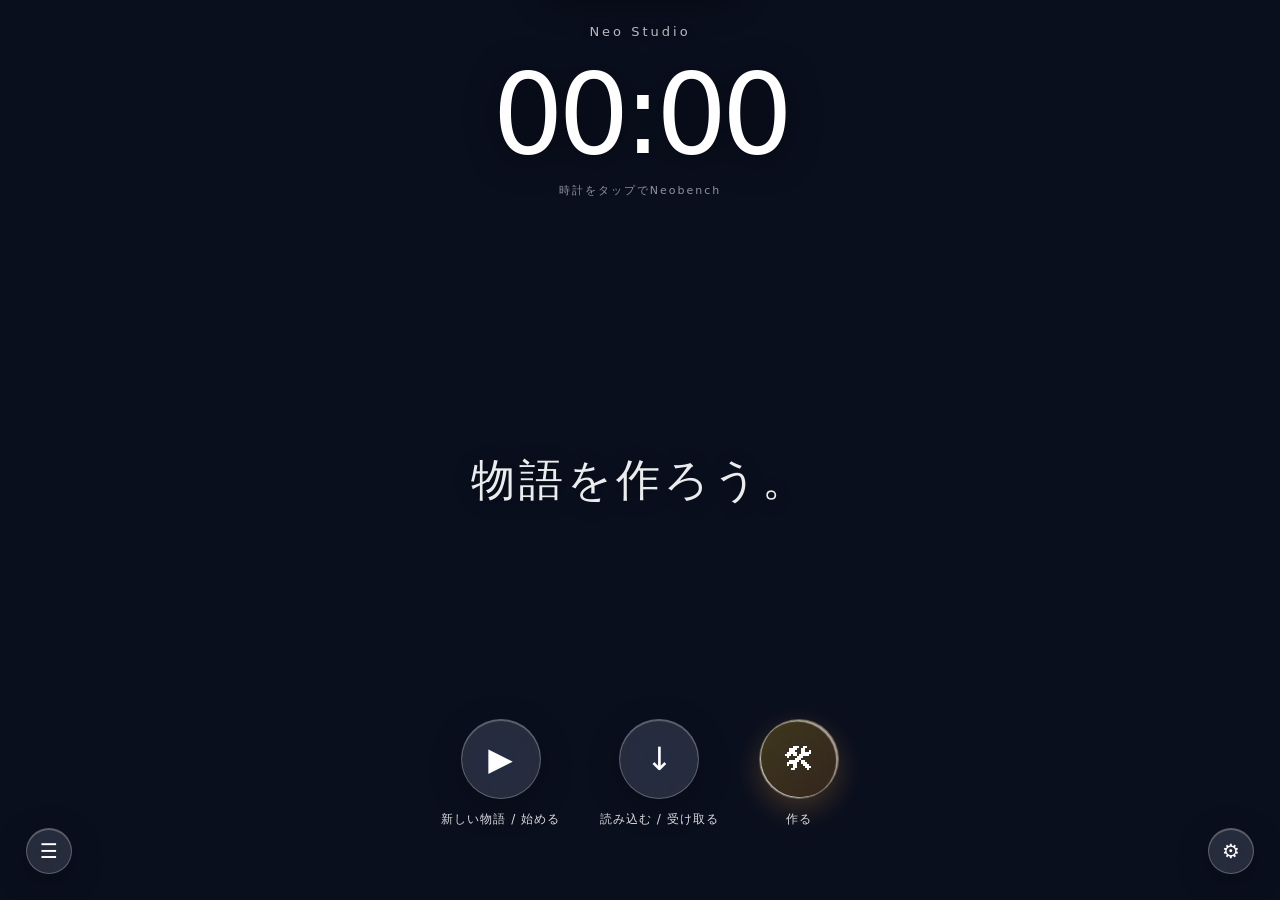
==== index.html @ e02da882 "Add files via upload" ====
<!DOCTYPE html>
<html lang="ja">
<head>
<meta charset="UTF-8">
<meta name="viewport" content="width=device-width,initial-scale=1,user-scalable=no,viewport-fit=cover">
<title>DASHUI — Neo Studio</title>
<script type="importmap">{"imports":{"three":"https://cdn.jsdelivr.net/npm/three@0.160.0/build/three.module.js","three/addons/":"https://cdn.jsdelivr.net/npm/three@0.160.0/examples/jsm/","ios-haptics":"https://esm.sh/ios-haptics@0.1.4"}}</script>
<style>
:root{--font:"SF Pro Display","SF Pro Text",-apple-system,system-ui,sans-serif}
*{margin:0;padding:0;box-sizing:border-box;-webkit-tap-highlight-color:transparent}
html,body{width:100%;height:100%;overflow:hidden;background:#0a0f1e;color:#fff;
  font-family:var(--font),'Hiragino Sans',sans-serif;
  user-select:none;-webkit-user-select:none;touch-action:none}
canvas{display:block}
#world{position:fixed;inset:0;z-index:1}
#bgWorld{position:fixed;inset:0;z-index:0;filter:blur(24px) brightness(.85);transform:scale(1.1);width:100%;height:100%}
.glass{background:rgba(255,255,255,.12);backdrop-filter:blur(28px) saturate(1.8);
  -webkit-backdrop-filter:blur(28px) saturate(1.8);border:1px solid rgba(255,255,255,.25);
  box-shadow:inset 0 1px 0 rgba(255,255,255,.25),0 8px 32px rgba(0,0,0,.25)}
.btn{cursor:pointer;transition:transform .25s cubic-bezier(.2,.8,.2,1),background .25s}
.btn:hover{transform:scale(1.08)}.btn:active{transform:scale(.95)}
.screen{position:fixed;inset:0;z-index:10;display:flex;flex-direction:column;align-items:center;
  justify-content:center;transition:opacity .6s}
.screen.hide{opacity:0;pointer-events:none}

/* Title */
#title .label{position:absolute;top:24px;left:50%;transform:translateX(-50%);
  font-family:var(--font);font-size:13px;font-weight:400;letter-spacing:3px;opacity:.72;
  text-shadow:0 2px 10px rgba(0,0,0,.6)}
/* iOS lockscreen-style clock — compact, tight */
#title .clock{position:absolute !important;top:7vh !important;left:50%;transform:translateX(-50%);
  font-family:var(--font);
  font-size:clamp(64px,13vw,112px);font-weight:300;letter-spacing:-.05em;line-height:.92;
  cursor:pointer;transition:transform .25s cubic-bezier(.2,.8,.2,1);
  text-shadow:0 4px 32px rgba(0,0,0,.55),0 1px 2px rgba(0,0,0,.3);
  font-variant-numeric:tabular-nums;font-feature-settings:"tnum","ss01";
  color:#fff;margin:0}
#title .clock:hover{transform:translateX(-50%) scale(1.03)}
#title .clock-sub{position:absolute !important;top:calc(7vh + clamp(70px,13.2vw,120px)) !important;left:50%;transform:translateX(-50%);
  font-family:var(--font);font-size:11px;color:rgba(255,255,255,.55);letter-spacing:2px;margin:0;
  font-weight:400}
#title .catch{font-size:clamp(28px,5vw,44px);font-weight:300;opacity:.92;margin-top:60px;letter-spacing:4px;
  text-shadow:0 2px 20px rgba(0,0,0,.5)}
#title .nav{position:absolute;bottom:72px;display:flex;gap:40px}
/* T13 + Neosaurs-style: 作るボタンは 3D liquid-button 風、脱出クリア前は locked */
#titleCreateBtn{position:relative;overflow:hidden;
  background:linear-gradient(135deg,rgba(255,204,0,.22),rgba(255,136,0,.18));
  box-shadow:inset 1px -.8px .5px rgba(255,255,255,.64),
    inset -1.8px 1.5px 1px rgba(255,255,255,.55),
    0 10px 28px rgba(255,170,60,.22);
  transition:transform .4s cubic-bezier(.77,0,.18,1), box-shadow .3s, opacity .3s, background .3s}
#titleCreateBtn::before{content:'';position:absolute;top:50%;left:50%;width:0;height:0;
  border-radius:50%;background:rgba(255,255,255,.22);transform:translate(-50%,-50%);
  transition:width .8s cubic-bezier(.77,0,.18,1), height .8s cubic-bezier(.77,0,.18,1);pointer-events:none}
#titleCreateBtn:hover::before{width:200px;height:200px}
#titleCreateBtn:active{transform:scale(.94);
  box-shadow:inset -1px .8px .5px rgba(255,255,255,.64),
    inset 1.8px -1.5px 1px rgba(255,255,255,.55)}
#titleCreateItem.locked #titleCreateBtn{opacity:.55;
  background:rgba(255,255,255,.05);
  box-shadow:inset 0 0 0 1px rgba(255,255,255,.12);
  cursor:not-allowed;
  color:transparent!important;text-shadow:none!important}
#titleCreateItem.locked #titleCreateBtn::before{display:none}
#titleCreateItem.locked #titleCreateBtn::after{content:'🔒';
  position:absolute;top:50%;left:50%;transform:translate(-50%,-50%);
  font-size:32px;opacity:1;pointer-events:none;
  filter:drop-shadow(0 2px 6px rgba(0,0,0,.4))}
#titleCreateItem.locked .cap{opacity:.6}
#titleCreateItem.locked .cap::after{content:' 🔒';font-size:10px;opacity:.7}
#title .nav .item.hasCleared #titleCreateBtn{
  box-shadow:inset 1px -.8px .5px rgba(255,255,255,.7),
    inset -1.8px 1.5px 1px rgba(255,255,255,.6),
    0 0 26px rgba(255,200,100,.55);
  animation:createPulse 2.4s ease-in-out infinite}
#title .nav .item.hasCleared #titleCreateBtn::after{
  content:'✨';position:absolute;top:-4px;right:-4px;font-size:14px;pointer-events:none}
#title .nav .item{display:flex;flex-direction:column;align-items:center;gap:12px}
#title .nav .circ{width:80px;height:80px;border-radius:50%;display:flex;align-items:center;
  justify-content:center;font-size:32px}
#title .nav .cap{font-size:12px;opacity:.85;letter-spacing:1px}
#title .nav .circ.dim{opacity:.35;pointer-events:none}
#title .corner{position:absolute;bottom:26px;width:46px;height:46px;border-radius:50%;
  display:flex;align-items:center;justify-content:center;font-size:20px}
#title .corner.l{left:26px}#title .corner.r{right:26px}

.modal-ov{position:fixed;inset:0;z-index:140;display:flex;align-items:center;justify-content:center;
  background:rgba(0,0,0,0);backdrop-filter:blur(0px);-webkit-backdrop-filter:blur(0px);
  opacity:0;pointer-events:none;
  transition:opacity .32s cubic-bezier(.2,.8,.2,1),background .32s,backdrop-filter .32s,-webkit-backdrop-filter .32s}
.modal-ov.on{opacity:1;pointer-events:auto;background:rgba(0,0,0,.45);
  backdrop-filter:blur(14px) saturate(1.4);-webkit-backdrop-filter:blur(14px) saturate(1.4)}
.modal{padding:26px 30px;border-radius:24px;min-width:300px;max-width:90vw;text-align:center;
  transform:scale(.3);opacity:0;
  transition:transform .5s cubic-bezier(.22,1.3,.36,1),opacity .35s cubic-bezier(.4,0,.2,1)}
.modal-ov.on .modal{transform:scale(1);opacity:1}
.modal h2{font-size:22px;font-weight:500;margin-bottom:14px;letter-spacing:1px}
.modal .row{display:flex;justify-content:space-between;font-size:13px;padding:6px 0;
  border-bottom:1px solid rgba(255,255,255,.1)}
.modal .row:last-of-type{border:none}
.modal .row span:first-child{opacity:.6}
.modal button{margin-top:16px;padding:10px 28px;border-radius:14px;border:none;color:#fff;
  font-size:14px;background:rgba(255,255,255,.14);cursor:pointer}

/* iPod picker */
.modal.ipodm{padding:0;min-width:300px;max-width:360px;overflow:hidden;
  background:linear-gradient(180deg,#2a2f3a 0%,#14171d 100%);
  border:1px solid rgba(255,255,255,.08);box-shadow:0 20px 60px rgba(0,0,0,.6),inset 0 1px 0 rgba(255,255,255,.1)}
.ipodm .ipod-head{padding:14px 16px 10px;background:linear-gradient(180deg,#3a4250,#2a3040);
  border-bottom:1px solid rgba(0,0,0,.35)}
.ipodm .ipod-screen{background:#bcd4e6;border-radius:10px;padding:10px 14px;color:#1a1f2b;
  box-shadow:inset 0 2px 6px rgba(0,0,0,.25),inset 0 -1px 0 rgba(255,255,255,.4)}
.ipodm .ipod-title{font-weight:600;font-size:13px;letter-spacing:.5px;opacity:.9}
.ipodm .ipod-sub{font-size:11px;opacity:.65;margin-top:2px}
.ipodm .ipod-list{max-height:40vh;overflow-y:auto}
.ipodm .ipod-row{display:flex;align-items:center;gap:12px;padding:12px 16px;
  border-bottom:1px solid rgba(255,255,255,.06);cursor:pointer;color:#eee;font-size:14px;
  transition:background .15s}
.ipodm .ipod-row:hover{background:rgba(255,255,255,.05)}
.ipodm .ipod-row.playing{background:linear-gradient(180deg,#3a6aa8,#2a4a84);color:#fff}
.ipodm .ipod-ic{width:18px;text-align:center;opacity:.85}
.ipodm .ipod-lbl{flex:1;font-weight:500}
.ipodm .ipod-id{font-size:10px;opacity:.45;letter-spacing:.5px}
.ipodm .ipod-ctrl{display:flex;gap:10px;padding:12px 14px;background:rgba(0,0,0,.35);
  border-top:1px solid rgba(255,255,255,.05)}
.ipodm .ipod-btn{flex:1;margin:0;padding:10px 0;border-radius:12px;border:1px solid rgba(255,255,255,.12);
  background:rgba(255,255,255,.08);color:#fff;font-size:13px;letter-spacing:1px;cursor:pointer}
.ipodm .ipod-btn:hover{background:rgba(255,255,255,.14)}

/* iPod 3D modal — split layout */
.modal.ipod3dfull{padding:18px;min-width:500px;max-width:560px;
  background:linear-gradient(180deg,#2a2f38,#14171d);
  border:1px solid rgba(255,255,255,.08);border-radius:20px;color:#fff;
  box-shadow:0 30px 60px rgba(0,0,0,.6)}
/* iPod: 3D のみモード(曲リスト/ボタン撤去) */
.ipod3dfull.ipod3donly .ipod-list,
.ipod3dfull.ipod3donly .ipod-btnrow,
.ipod3dfull.ipod3donly .ipod-filebtn,
.ipod3d .ipod-list, .ipod3d .ipod-btnrow, .ipod3d .ipod-filebtn{display:none!important}
.ipodm .ipod-3donly{display:flex;flex-direction:column;align-items:center;gap:16px;padding:24px 20px 18px}
.ipodm .ipod-3dwrap.big{width:min(78vw,300px);aspect-ratio:1;position:relative;
  background:radial-gradient(circle at 30% 22%, rgba(255,255,255,.15), transparent 70%);
  border-radius:22px}
.ipodm .ipod-3dwrap.big canvas{display:block;width:100%;height:100%}
.ipodm .ipod-np.only{text-align:center;max-width:92%;padding:10px 16px;border-radius:14px;
  background:rgba(255,255,255,.06);width:100%}
.ipodm .ipod-np.only .ipod-np-title{font:600 15px var(--font);color:#fff;letter-spacing:.5px;
  overflow:hidden;text-overflow:ellipsis;white-space:nowrap}
.ipodm .ipod-np.only .ipod-np-sub{font:400 11px var(--font);color:rgba(255,255,255,.55);margin-top:3px}
.ipodm .ipod-3donly .ipod-close{padding:10px 32px;border-radius:88px;
  background:rgba(255,255,255,.08);color:#fff;border:none;font-size:14px;cursor:pointer;
  box-shadow:inset 1px -.8px .5px rgba(255,255,255,.55),inset -1.6px 1.5px 1px rgba(255,255,255,.45);
  transition:transform .25s}
.ipodm .ipod-3donly .ipod-close:active{transform:scale(.94)}
.ipod3dfull .ipod-split{display:flex;gap:16px}
.ipod3dfull .ipod-3dwrap{width:220px;flex-shrink:0;position:relative;
  background:radial-gradient(ellipse at 50% 40%,#3c4452 0%,#1a1d24 75%);
  border-radius:14px;padding:10px;display:flex;align-items:center;justify-content:center}
.ipod3dfull .ipod-3dwrap canvas{display:block}
.ipod3dfull .ipod-3dhint{position:absolute;bottom:8px;left:50%;transform:translateX(-50%);
  font:500 10px var(--font);color:rgba(255,255,255,.55);letter-spacing:.5px}
.ipod3dfull .ipod-rightcol{flex:1;display:flex;flex-direction:column;gap:10px;min-width:0}
.ipod3dfull .ipod-np{background:rgba(255,255,255,.06);border-radius:10px;padding:10px 12px;
  border:1px solid rgba(255,255,255,.08)}
.ipod3dfull .ipod-np-title{font:600 14px var(--font);overflow:hidden;text-overflow:ellipsis;
  white-space:nowrap;color:#fff}
.ipod3dfull .ipod-np-sub{font:400 10px var(--font);color:rgba(255,255,255,.55);margin-top:2px}
.ipod3dfull .ipod-progress{height:4px;background:rgba(255,255,255,.1);border-radius:2px;margin-top:8px}
.ipod3dfull .ipod-progress i{display:block;height:100%;background:linear-gradient(90deg,#4f9dff,#85c0ff);
  border-radius:2px;width:0%;transition:width .2s}
.ipod3dfull .ipod-np-times{display:flex;justify-content:space-between;font:400 9px var(--font);
  color:rgba(255,255,255,.5);margin-top:3px}
.ipod3dfull .ipod-list{max-height:180px;overflow-y:auto;background:rgba(0,0,0,.2);
  border-radius:10px;border:1px solid rgba(255,255,255,.06)}
.ipod3dfull .ipod-row{display:flex;align-items:center;gap:8px;padding:8px 12px;cursor:pointer;
  border-bottom:1px solid rgba(255,255,255,.04);color:#eee;font:500 12px var(--font)}
.ipod3dfull .ipod-row:hover{background:rgba(255,255,255,.06)}
.ipod3dfull .ipod-row.playing{background:linear-gradient(180deg,#1a86ff,#0060cc);color:#fff}
.ipod3dfull .ipod-ic{width:12px;text-align:center}
.ipod3dfull .ipod-lbl{flex:1;overflow:hidden;text-overflow:ellipsis;white-space:nowrap}
.ipod3dfull .ipod-id{font-size:9px;opacity:.5}
.ipod3dfull .ipod-btnrow{display:flex;gap:6px}
.ipod3dfull .ipod-bbtn{flex:1;background:rgba(255,255,255,.08);color:#fff;border:1px solid rgba(255,255,255,.1);
  border-radius:10px;padding:9px;font:500 13px var(--font);cursor:pointer;letter-spacing:1px}
.ipod3dfull .ipod-bbtn:hover{background:rgba(255,255,255,.14)}
.ipod3dfull .ipod-filebtn{display:block;width:100%;padding:10px;border-radius:10px;
  background:linear-gradient(180deg,#1a86ff,#006fe0);color:#fff;text-align:center;
  font:500 12px var(--font);cursor:pointer;letter-spacing:.3px}
.ipod3dfull .ipod-filebtn:hover{background:linear-gradient(180deg,#2a91ff,#0078f0)}
.ipod3dfull .ipod-close{background:none;border:1px solid rgba(255,255,255,.2);color:#fff;
  border-radius:10px;padding:8px;font:500 12px var(--font);cursor:pointer}
.ipod3dfull .ipod-close:hover{background:rgba(255,255,255,.08)}

/* Legacy iPod Classic narrow style kept for older calls */
.modal.ipod3d:not(.ipod3dfull){padding:20px 18px 22px;min-width:300px;max-width:320px;
  background:linear-gradient(180deg,#f8f8f8 0%,#dcdcdc 55%,#b8bdc2 100%);
  border:1px solid rgba(0,0,0,.18);border-radius:22px;color:#111;
  box-shadow:0 30px 60px rgba(0,0,0,.55),
    inset 0 2px 0 rgba(255,255,255,.85),inset 0 -2px 6px rgba(0,0,0,.15)}
.modal.ipod3d{padding:20px 18px 22px;min-width:300px;max-width:320px;
  background:linear-gradient(180deg,#f8f8f8 0%,#dcdcdc 55%,#b8bdc2 100%);
  border:1px solid rgba(0,0,0,.18);border-radius:22px;color:#111;
  box-shadow:0 30px 60px rgba(0,0,0,.55),
    inset 0 2px 0 rgba(255,255,255,.85),inset 0 -2px 6px rgba(0,0,0,.15)}
.ipod3d .ipod-device{display:flex;flex-direction:column;gap:14px;align-items:center}
/* LCD screen area */
.ipod3d .ipod-screen-3d{width:100%;background:linear-gradient(180deg,#d8e0e2,#b5c1c4);
  border-radius:8px;padding:0;overflow:hidden;
  box-shadow:inset 0 3px 8px rgba(0,0,0,.45),inset 0 -1px 2px rgba(255,255,255,.45),
    0 0 0 2px rgba(0,0,0,.35),0 1px 0 rgba(255,255,255,.6);
  font-family:"Chicago","Myriad","Helvetica Neue",-apple-system,sans-serif}
.ipod3d .ipod-menubar{background:linear-gradient(180deg,#4f6a94,#33547d);color:#fff;
  font:600 11px -apple-system,"SF Pro Text",sans-serif;padding:5px 10px;
  display:flex;justify-content:space-between;align-items:center;
  border-bottom:1px solid rgba(0,0,0,.4);text-shadow:0 1px 0 rgba(0,0,0,.3)}
.ipod3d .ipod-menubar .mb-ic{opacity:.9}
.ipod3d .ipod-nowplay{background:linear-gradient(180deg,#ffffff,#e4ebf0);padding:8px 10px;
  border-bottom:1px solid rgba(0,0,0,.1);display:flex;gap:10px;align-items:center}
.ipod3d .ipod-art{width:44px;height:44px;border-radius:4px;
  background:linear-gradient(135deg,#6b7eff,#c06bff);color:#fff;display:flex;align-items:center;
  justify-content:center;font-size:22px;box-shadow:0 2px 4px rgba(0,0,0,.3)}
.ipod3d .ipod-np-info{flex:1;min-width:0}
.ipod3d .ipod-np-title{font-size:12px;font-weight:600;overflow:hidden;text-overflow:ellipsis;
  white-space:nowrap;color:#111}
.ipod3d .ipod-np-sub{font-size:10px;color:#555;margin-top:1px}
.ipod3d .ipod-progress{height:4px;background:rgba(0,0,0,.15);border-radius:2px;margin-top:4px;
  box-shadow:inset 0 1px 1px rgba(0,0,0,.15)}
.ipod3d .ipod-progress i{display:block;height:100%;background:linear-gradient(90deg,#4f7dc7,#85aeda);
  border-radius:2px;width:33%}
.ipod3d .ipod-np-times{display:flex;justify-content:space-between;font-size:9px;color:#666;margin-top:2px}
/* List */
.ipod3d .ipod-list{max-height:160px;overflow-y:auto;background:#eef2f3}
.ipod3d .ipod-row{display:flex;align-items:center;gap:8px;padding:5px 10px;
  border-bottom:1px solid rgba(0,0,0,.07);cursor:pointer;color:#111;font-size:11.5px}
.ipod3d .ipod-row:hover{background:rgba(0,0,0,.04)}
.ipod3d .ipod-row.playing{background:linear-gradient(180deg,#5b9be8,#2f67b4);color:#fff;font-weight:500}
.ipod3d .ipod-row.playing .ipod-id{color:rgba(255,255,255,.85)}
.ipod3d .ipod-ic{width:12px;text-align:center}
.ipod3d .ipod-lbl{flex:1;font-weight:500;overflow:hidden;text-overflow:ellipsis;white-space:nowrap}
.ipod3d .ipod-id{font-size:9px;opacity:.5;letter-spacing:.3px;flex-shrink:0}
/* Click wheel */
.ipod3d .ipod-wheel{position:relative;width:218px;height:218px;border-radius:50%;
  background:radial-gradient(circle at 50% 25%,#ffffff 0%,#e4e8ec 40%,#b7bec5 80%,#8e969e);
  box-shadow:inset 0 -6px 16px rgba(0,0,0,.22),
    inset 0 3px 6px rgba(255,255,255,.7),
    0 4px 14px rgba(0,0,0,.28)}
.ipod3d .ipod-wheel::before{content:"";position:absolute;inset:6px;border-radius:50%;
  border:1px solid rgba(255,255,255,.4);pointer-events:none}
.ipod3d .ipod-wheel button{position:absolute;background:none;border:none;color:rgba(0,0,0,.65);
  font:700 11px -apple-system,"SF Pro Text",sans-serif;cursor:pointer;padding:8px 10px;border-radius:10px;
  transition:background .15s,color .15s;letter-spacing:1px}
.ipod3d .ipod-wheel button:hover{background:rgba(255,255,255,.55);color:#000}
.ipod3d .iw-menu{top:12px;left:50%;transform:translateX(-50%)}
.ipod3d .iw-prev{left:6px;top:50%;transform:translateY(-50%)}
.ipod3d .iw-next{right:6px;top:50%;transform:translateY(-50%)}
.ipod3d .iw-play{bottom:12px;left:50%;transform:translateX(-50%)}
/* PEBBLE center button — convex dome */
.ipod3d .iw-center{left:50%;top:50%;transform:translate(-50%,-50%);width:84px;height:84px;border-radius:50%;
  background:
    radial-gradient(circle at 35% 25%,rgba(255,255,255,1) 0%,rgba(255,255,255,.3) 35%,transparent 55%),
    radial-gradient(circle at 50% 50%,#ffffff 0%,#e6e8ec 45%,#b0b6bd 80%,#8e949c 100%);
  box-shadow:
    inset 0 -6px 12px rgba(0,0,0,.22),
    inset 0 4px 8px rgba(255,255,255,.9),
    inset 0 0 1px rgba(0,0,0,.15),
    0 4px 10px rgba(0,0,0,.3)}
.ipod3d .iw-center:hover{background:
  radial-gradient(circle at 35% 25%,rgba(255,255,255,1) 0%,rgba(255,255,255,.4) 35%,transparent 55%),
  radial-gradient(circle at 50% 50%,#ffffff 0%,#edeff3 45%,#bcc2c9 80%,#9ba1a9 100%)}
.ipod3d .iw-center:active{transform:translate(-50%,-50%) scale(.97);
  box-shadow:inset 0 -2px 6px rgba(0,0,0,.15),inset 0 4px 8px rgba(0,0,0,.2)}
/* File loader */
.ipod3d .ipod-file{width:100%;margin-top:2px}
.ipod3d .ipod-filebtn{display:block;width:100%;padding:9px;border-radius:11px;text-align:center;
  background:linear-gradient(180deg,#1a86ff,#006fe0);color:#fff;
  font:500 12px "SF Pro Text",-apple-system,sans-serif;cursor:pointer;letter-spacing:.3px;
  box-shadow:0 2px 6px rgba(0,122,255,.35),inset 0 1px 0 rgba(255,255,255,.3)}
.ipod3d .ipod-filebtn:hover{background:linear-gradient(180deg,#2a91ff,#0078f0)}

/* iMac G4 modal with embedded emulator */
.modal.imacm{padding:10px;min-width:720px;max-width:900px;width:92vw;
  background:linear-gradient(180deg,#e5e5ea,#c9c9d0);border:1px solid rgba(0,0,0,.2);
  border-radius:14px;color:#111;font-family:var(--font);
  box-shadow:0 30px 60px rgba(0,0,0,.55)}
.imacm .imac-top{display:flex;justify-content:space-between;align-items:center;padding:4px 8px 8px}
.imacm .imac-tabs{display:flex;gap:8px;align-items:center;flex:1}
.imacm .imac-tab{background:linear-gradient(180deg,#fff,#ddd);border:1px solid rgba(0,0,0,.25);
  padding:6px 14px;border-radius:8px;font-size:12px;font-weight:500}
.imacm .imac-tab.active{background:#007aff;color:#fff;border-color:#005bb7}
.imacm .imac-ipod{background:#fff;border:1px solid rgba(0,0,0,.25);border-radius:8px;
  padding:6px 12px;font-size:12px;cursor:pointer;font-family:var(--font);font-weight:500}
.imacm .imac-ipod:hover{background:#f0f0f0}
.imacm .imac-dsk{background:#fff;border:1px solid rgba(0,0,0,.25);border-radius:8px;
  padding:6px 10px;font-size:12px;cursor:pointer;font-family:var(--font);font-weight:500;
  flex:1;max-width:260px}
.imacm .imac-reload{background:#fff;border:1px solid rgba(0,0,0,.25);border-radius:8px;
  padding:6px 12px;font-size:14px;cursor:pointer;font-family:var(--font);font-weight:600}
.imacm .imac-reload:hover{background:#f0f0f0;transform:rotate(90deg);transition:transform .3s}
.imacm .imac-frame{background:#000;border-radius:10px;overflow:hidden;
  height:min(65vh,520px);box-shadow:inset 0 0 12px rgba(0,0,0,.5)}
.imacm .imac-shell{background:#000;border-radius:10px;padding:4px;overflow:hidden}
.imacm .imac-menu{background:rgba(248,248,248,.95);padding:5px 12px;font-size:11px;color:#111;
  font-weight:600;display:flex;justify-content:space-between;
  border-radius:6px 6px 0 0;border-bottom:1px solid rgba(0,0,0,.1);letter-spacing:.3px}
.imacm .imac-clock{font-weight:500;opacity:.75}
.imacm .imac-desk{background:linear-gradient(180deg,#72a4d8,#345a8a);min-height:440px;
  border-radius:0 0 6px 6px;position:relative;overflow:hidden}
.imacm .imac-icon{position:absolute;width:60px;text-align:center;color:#fff;font-size:30px;
  filter:drop-shadow(0 2px 3px rgba(0,0,0,.5));cursor:default}
.imacm .imac-icon small{display:block;font-size:10px;font-weight:500;margin-top:2px;
  text-shadow:0 1px 3px rgba(0,0,0,.9)}
.imacm .imac-win{position:absolute;background:rgba(246,246,248,.97);border-radius:8px;
  box-shadow:0 8px 20px rgba(0,0,0,.4),0 0 0 1px rgba(0,0,0,.15);min-width:200px;overflow:hidden}
.imacm .imac-tb{background:linear-gradient(180deg,#ececec,#c8c8c8);padding:6px 10px;
  border-bottom:1px solid rgba(0,0,0,.15);font-size:11px;cursor:move;user-select:none;
  display:flex;align-items:center;gap:10px;font-weight:500;color:#1a1a1a}
.imacm .imac-lg{display:inline-flex;gap:5px}
.imacm .imac-lg i{width:11px;height:11px;border-radius:50%;display:block;border:1px solid rgba(0,0,0,.25)}
.imacm .imac-lg i.r{background:#ff5f57}.imacm .imac-lg i.y{background:#ffbd2e}
.imacm .imac-lg i.g{background:#28c941}
.imacm .imac-body{padding:10px 14px;font-size:12px;color:#111;line-height:1.5}
.imacm .imac-body p{margin:0 0 4px}
.imacm .imac-music .mm-list{max-height:180px;overflow-y:auto;background:#fff;border-radius:6px;
  border:1px solid rgba(0,0,0,.08);margin-bottom:8px}
.imacm .mm-row{display:flex;gap:8px;padding:5px 10px;font-size:11px;cursor:pointer;
  border-bottom:1px solid rgba(0,0,0,.05)}
.imacm .mm-row:hover{background:rgba(0,0,0,.04)}
.imacm .mm-row.playing{background:linear-gradient(180deg,#5b9be8,#2f67b4);color:#fff}
.imacm .mm-ic{width:12px;text-align:center}
.imacm .mm-file{display:block;background:#007aff;color:#fff;text-align:center;padding:7px;
  border-radius:6px;font-size:11px;cursor:pointer;margin-bottom:6px}
.imacm .mm-file:hover{background:#0070e5}
.imacm .mm-ctrl{display:flex;gap:6px}
.imacm .mm-ctrl button{flex:1;padding:6px;border-radius:6px;font-size:11px;cursor:pointer;
  border:1px solid rgba(0,0,0,.15);background:#f5f5f7;color:#111}
.imacm .mm-ctrl button:hover{background:#e8e8ec}
.imacm .imac-dock{position:absolute;left:50%;bottom:8px;transform:translateX(-50%);
  background:rgba(255,255,255,.5);backdrop-filter:blur(10px);border-radius:14px;padding:4px 12px;
  display:flex;gap:8px;font-size:22px;box-shadow:0 3px 10px rgba(0,0,0,.35)}
.imacm .imac-close{margin-top:10px;width:100%;background:#007aff;color:#fff;border-radius:10px;
  padding:10px;font:500 13px var(--font);cursor:pointer;border:none}
.imacm .imac-close:hover{background:#0070e5}

/* Mobile: iMac emulator → 画面フィットのシンプルな音楽ピッカーに変身 */
@media (max-width: 700px){
  .modal.imacm{
    min-width:0 !important; max-width:96vw !important; width:96vw !important;
    padding:8px !important; border-radius:14px !important;
    max-height:92vh; overflow:auto;
  }
  .imacm .imac-top{flex-wrap:wrap;gap:6px;padding:2px 4px 6px}
  .imacm .imac-tabs{flex-wrap:wrap;gap:4px}
  .imacm .imac-tab{padding:5px 10px;font-size:11px}
  .imacm .imac-ipod,.imacm .imac-dsk{padding:5px 8px;font-size:11px;max-width:none;flex:0 0 auto}
  .imacm .imac-reload{padding:4px 10px;font-size:13px}
  /* フレーム(ブラウザ枠)を画面高さにフィット */
  .imacm .imac-frame{height:min(72vh,560px);border-radius:8px}
  .imacm .imac-shell{border-radius:8px;padding:2px}
  .imacm .imac-menu{padding:4px 8px;font-size:10px}
  /* デスクトップ(壁紙+散らかったアイコン+ドック)は非表示 → シンプルに */
  .imacm .imac-desk{min-height:0;background:#f7f7fa;border-radius:0 0 6px 6px;padding:10px}
  .imacm .imac-desk .imac-icon{display:none}
  .imacm .imac-desk .imac-dock{display:none}
  /* ウィンドウを絶対位置解除して全幅使う */
  .imacm .imac-win{position:static !important;width:100% !important;min-width:0 !important;
    top:auto !important;left:auto !important;right:auto !important;bottom:auto !important;
    transform:none !important;box-shadow:0 2px 8px rgba(0,0,0,.2)}
  .imacm .imac-tb{padding:5px 8px;font-size:10px;cursor:default}
  .imacm .imac-body{padding:8px 10px;font-size:12px}
  /* 音楽リストをたっぷり見せる */
  .imacm .imac-music .mm-list{max-height:50vh}
  .imacm .mm-row{padding:8px 10px;font-size:12px}
  .imacm .mm-file{padding:10px;font-size:12px}
  .imacm .mm-ctrl button{padding:10px 6px;font-size:12px}
  .imacm .imac-close{padding:12px;font-size:14px;margin-top:8px}
}

/* eMac modal — Mac OS X Aqua */
.modal.emacm{padding:18px;min-width:440px;max-width:500px;
  background:linear-gradient(180deg,#fafaf6,#dcd8cf);
  border:1px solid rgba(0,0,0,.2);border-radius:14px;color:#111;
  box-shadow:0 30px 60px rgba(0,0,0,.55),inset 0 1px 0 rgba(255,255,255,.6)}
.emacm .emac-shell{background:#000;border-radius:10px;padding:8px;
  box-shadow:inset 0 0 14px rgba(0,0,0,.7)}
.emacm .emac-scr{background:linear-gradient(180deg,#72a4d8,#345a8a);border-radius:6px;overflow:hidden;
  position:relative;min-height:300px;font-family:"SF Pro Text",-apple-system,sans-serif}
.emacm .emac-menu{background:rgba(245,245,245,.92);padding:4px 10px;font-size:11px;color:#111;
  border-bottom:1px solid rgba(0,0,0,.15);font-weight:600;display:flex;justify-content:space-between}
.emacm .emac-clock{opacity:.75;font-weight:500}
.emacm .emac-desk{position:relative;padding:16px;min-height:260px;color:#fff}
.emacm .emac-hd,.emacm .emac-tr{position:absolute;right:18px;text-align:center;font-size:28px;
  filter:drop-shadow(0 2px 3px rgba(0,0,0,.4));color:#fff}
.emacm .emac-hd{top:16px}.emacm .emac-tr{bottom:60px}
.emacm .emac-hd small,.emacm .emac-tr small{display:block;font-size:10px;font-weight:500;margin-top:2px;
  text-shadow:0 1px 2px rgba(0,0,0,.8)}
.emacm .emac-win{background:rgba(255,255,255,.96);border-radius:8px;color:#111;
  box-shadow:0 6px 16px rgba(0,0,0,.35);max-width:300px;margin:8px auto 0;overflow:hidden}
.emacm .emac-tb{background:linear-gradient(180deg,#e8e8e8,#c9c9c9);padding:6px 10px;
  border-bottom:1px solid rgba(0,0,0,.15);font-size:12px;display:flex;align-items:center;gap:8px;font-weight:500}
.emacm .emac-lights{display:inline-flex;gap:5px}
.emacm .emac-lights i{width:11px;height:11px;border-radius:50%;display:block;border:1px solid rgba(0,0,0,.3)}
.emacm .emac-lights i.r{background:#ff5f57}.emacm .emac-lights i.y{background:#ffbd2e}
.emacm .emac-lights i.g{background:#28c941}
.emacm .emac-body{padding:14px 16px;font-size:12px;line-height:1.6}
.emacm .emac-body p{margin:0 0 6px}
.emacm .emac-dock{position:absolute;left:50%;bottom:10px;transform:translateX(-50%);
  background:rgba(255,255,255,.5);backdrop-filter:blur(10px);border-radius:14px;padding:4px 10px;
  display:flex;gap:6px;font-size:22px;box-shadow:0 3px 10px rgba(0,0,0,.35)}
.emacm .emac-close{margin-top:12px;width:100%;background:#007aff;color:#fff;border-radius:10px;padding:10px;
  font:500 13px "SF Pro Text",-apple-system,sans-serif;cursor:pointer;border:none}
.emacm .emac-close:hover{background:#0070e5}

/* iPhone modal */
.modal.iphonem{padding:16px;min-width:260px;max-width:280px;
  background:linear-gradient(180deg,#e5e5ea,#bcbcc2);
  border:1px solid rgba(0,0,0,.2);border-radius:32px;
  box-shadow:0 30px 60px rgba(0,0,0,.55),inset 0 2px 0 rgba(255,255,255,.7)}
.iphonem .iphone-shell{background:#000;border-radius:24px;padding:2px;position:relative;overflow:hidden}
.iphonem .iphone-notch{position:absolute;left:50%;top:6px;transform:translateX(-50%);
  width:72px;height:18px;background:#000;border-radius:9px;z-index:5}
.iphonem .iphone-scr{background:linear-gradient(180deg,#4aa0ff,#9b6bff 60%,#ff6bbc);
  border-radius:22px;padding:24px 10px 10px;color:#fff;font-family:var(--font);min-height:440px;position:relative}
.iphonem .iphone-top{display:flex;justify-content:space-between;font-size:12px;font-weight:600;
  padding:0 10px;margin-bottom:10px}
.iphonem .iphone-top span{font-weight:500;opacity:.9}
.iphonem .iphone-lock{text-align:center;font-family:var(--font);font-size:52px;font-weight:200;
  letter-spacing:-.04em;line-height:.95;padding:6px 0 14px;
  text-shadow:0 2px 12px rgba(0,0,0,.3)}
.iphonem .iphone-lock div{font-size:12px;font-weight:400;opacity:.9;margin-top:2px;letter-spacing:0}
.iphonem .iphone-grid{display:grid;grid-template-columns:repeat(4,1fr);gap:10px 6px;padding:6px 4px}
.iphonem .iphone-grid .app{background:rgba(255,255,255,.22);backdrop-filter:blur(6px);
  border-radius:12px;padding:10px 0 6px;text-align:center;font-size:22px;
  box-shadow:inset 0 1px 0 rgba(255,255,255,.2)}
.iphonem .iphone-grid .app span{display:block;font-size:9px;font-weight:500;margin-top:3px;
  color:rgba(255,255,255,.9);letter-spacing:.3px}
.iphonem .iphone-dock{position:absolute;left:10px;right:10px;bottom:22px;
  background:rgba(255,255,255,.25);backdrop-filter:blur(12px);border-radius:18px;
  padding:10px;text-align:center;font-size:26px;letter-spacing:12px}
.iphonem .iphone-home{position:absolute;left:50%;bottom:8px;transform:translateX(-50%);
  width:100px;height:4px;background:rgba(255,255,255,.85);border-radius:2px}
.iphonem .iphone-close{margin-top:12px;width:100%;background:#007aff;color:#fff;border-radius:14px;
  padding:11px;font:500 13px var(--font);cursor:pointer;border:none}
.iphonem .iphone-close:hover{background:#0070e5}

/* Apple Maps-style viewer */
.modal.mapm{padding:0;min-width:440px;max-width:460px;overflow:hidden;
  background:#fafafa;color:#1a1a1a;border:1px solid rgba(0,0,0,.08);
  box-shadow:0 20px 60px rgba(0,0,0,.45);border-radius:22px}
.mapm .map-head{padding:14px 18px 8px;background:linear-gradient(180deg,#ffffff,#f4f4f6);
  border-bottom:1px solid rgba(0,0,0,.06)}
.mapm .map-title{font-family:"SF Pro Display","SF Pro",-apple-system,system-ui,sans-serif;
  font-size:22px;font-weight:600;letter-spacing:-.02em;color:#1a1a1a}
.mapm .map-sub{font-family:"SF Pro Text","SF Pro",-apple-system,system-ui,sans-serif;
  font-size:12px;color:rgba(0,0,0,.5);margin-top:2px;letter-spacing:.02em}
.mapm .map-wrap{position:relative;padding:10px 10px 0}
.mapm .map-wrap canvas{display:block;width:100%;height:auto;border-radius:14px;
  box-shadow:inset 0 0 0 1px rgba(0,0,0,.08)}
.mapm .map-compass{position:absolute;top:20px;right:22px;width:30px;height:30px;border-radius:50%;
  background:rgba(255,255,255,.9);color:#c00;font:700 14px "SF Pro Text",-apple-system,sans-serif;
  display:flex;align-items:center;justify-content:center;
  box-shadow:0 2px 8px rgba(0,0,0,.15),inset 0 0 0 1px rgba(0,0,0,.05)}
.mapm .map-scale{position:absolute;left:22px;bottom:14px;font:500 10px "SF Pro Text",-apple-system,sans-serif;
  color:rgba(0,0,0,.7);display:flex;flex-direction:column;align-items:flex-start;gap:2px;
  background:rgba(255,255,255,.85);padding:4px 8px;border-radius:8px;
  box-shadow:0 1px 4px rgba(0,0,0,.1)}
.mapm .map-scale span{display:inline-block;width:36px;height:3px;background:#1a1a1a;border-radius:1px}
.mapm .map-legend{display:flex;flex-wrap:wrap;gap:10px 14px;padding:10px 16px 4px;
  font:500 11px "SF Pro Text",-apple-system,sans-serif;color:rgba(0,0,0,.7)}
.mapm .map-legend span{display:inline-flex;align-items:center;gap:5px}
.mapm .map-legend i{width:9px;height:9px;border-radius:50%;display:inline-block;
  box-shadow:0 1px 2px rgba(0,0,0,.25)}
.mapm .map-close{margin:6px 16px 14px;width:calc(100% - 32px);padding:11px 0;
  background:#007aff;color:#fff;border-radius:12px;border:none;font:500 14px "SF Pro Text",-apple-system,sans-serif;
  letter-spacing:.03em;cursor:pointer}
.mapm .map-close:hover{background:#0070e5}

/* Character */
#char .preview{width:180px;height:180px;border-radius:50%;margin-bottom:28px;display:flex;
  align-items:center;justify-content:center;box-shadow:0 0 60px rgba(120,200,255,.4);
  transition:background .4s,box-shadow .4s;position:relative}
#char .preview .pico{position:absolute;top:-38px;font-size:48px;filter:drop-shadow(0 4px 8px rgba(0,0,0,.4))}
#char .ptitle{font-size:22px;font-weight:300;letter-spacing:3px;margin-bottom:30px;opacity:.9}
#char .row{display:flex;gap:10px;padding:12px 18px;overflow-x:auto;max-width:94vw;border-radius:22px;
  -webkit-overflow-scrolling:touch;scrollbar-width:none;margin-bottom:14px}
#char .row::-webkit-scrollbar{display:none}
#char .opt{flex-shrink:0;width:52px;height:52px;border-radius:50%;display:flex;align-items:center;
  justify-content:center;font-size:28px;background:rgba(255,255,255,.06);
  border:2px solid transparent;cursor:pointer;transition:transform .2s,border-color .2s}
#char .opt:hover{transform:scale(1.15)}
#char .opt.sel{border-color:rgba(255,255,255,.85);background:rgba(255,255,255,.18);transform:scale(1.12)}
#char .opt img{width:32px;height:32px;object-fit:contain}
#char .col{flex-shrink:0;width:46px;height:46px;border-radius:50%;cursor:pointer;
  border:2px solid rgba(255,255,255,.2);transition:transform .2s,border-color .2s}
#char .col.sel{border-color:#fff;transform:scale(1.15)}
#char .col:hover{transform:scale(1.12)}
#char .go{margin-top:24px;padding:16px 58px;border-radius:32px;font-size:17px;
  background:linear-gradient(135deg,rgba(120,210,255,.35),rgba(200,130,255,.3));
  border:1px solid rgba(255,255,255,.3);color:#fff;cursor:pointer;letter-spacing:2px}

/* HUD */
#hud{position:fixed;inset:0;z-index:5;pointer-events:none;display:none}
#hud>*{pointer-events:auto}
#hud.on{display:block}
#compass{position:fixed;top:18px;left:18px;padding:10px;border-radius:18px;display:flex;gap:10px;
  align-items:center}
#compass .cn{width:32px;height:32px;border-radius:50%;display:flex;align-items:center;justify-content:center;
  background:rgba(255,255,255,.08);font-size:13px;font-weight:700}
#minimap{width:96px;height:96px;border-radius:50%;background:rgba(0,0,0,.3)}
#roomPill{position:fixed;top:20px;left:50%;transform:translateX(-50%);padding:9px 22px;border-radius:24px;
  font-size:14px;font-weight:500;letter-spacing:2px}
#progPill{position:fixed;top:66px;left:50%;transform:translateX(-50%);padding:6px 16px;border-radius:20px;
  font-size:12px;font-weight:500;letter-spacing:1px;display:none}
#progPill.on{display:block}
#hintBtn{position:fixed;top:20px;right:20px;width:46px;height:46px;border-radius:50%;display:flex;
  align-items:center;justify-content:center;font-size:20px;cursor:pointer}
#stamina{position:fixed;top:78px;right:20px;width:90px;height:6px;border-radius:3px;
  background:rgba(0,0,0,.35);overflow:hidden;display:none}
#stamina.on{display:block}
#stamina b{display:block;height:100%;background:linear-gradient(90deg,#7ce,#b8f);width:100%;transition:width .15s}
#invBar{position:fixed;bottom:18px;left:50%;transform:translateX(-50%);display:flex;gap:6px;
  padding:8px 12px;border-radius:22px}
.slot{width:48px;height:48px;border-radius:12px;background:rgba(255,255,255,.05);
  border:1.5px solid rgba(255,255,255,.12);display:flex;align-items:center;justify-content:center;
  font-size:22px;cursor:pointer;transition:transform .2s,border-color .2s;position:relative}
.slot.sel{border-color:rgba(120,210,255,.75);transform:scale(1.1);box-shadow:0 0 14px rgba(120,200,255,.45)}
.slot .bd{position:absolute;bottom:-2px;right:-2px;background:#e85;border-radius:10px;font-size:10px;
  padding:1px 5px;font-weight:700;border:1px solid rgba(0,0,0,.3)}
#prompt{position:fixed;bottom:82px;left:50%;transform:translateX(-50%);padding:8px 20px;border-radius:16px;
  font-size:14px;opacity:0;transition:opacity .25s;font-weight:500;pointer-events:none}
#prompt.on{opacity:1}
#toast{position:fixed;top:80px;left:50%;transform:translateX(-50%);padding:12px 24px;border-radius:18px;
  font-size:15px;font-weight:600;opacity:0;transition:opacity .3s;pointer-events:none;z-index:60}
#toast.on{opacity:1}
#getAnim{position:fixed;inset:0;z-index:70;display:none;flex-direction:column;align-items:center;
  justify-content:center;pointer-events:none}
#getAnim.on{display:flex}
#getAnim .g1{font-size:96px;animation:gZ .8s ease-out}
#getAnim .g2{font-size:46px;font-weight:800;
  background:linear-gradient(90deg,#f66,#fc6,#6f9,#6cf,#c8f);-webkit-background-clip:text;
  -webkit-text-fill-color:transparent;background-size:300% 100%;animation:rbn .6s linear infinite,gZ .8s ease-out}
@keyframes gZ{0%{transform:scale(.2);opacity:0}60%{transform:scale(1.3)}100%{transform:scale(1)}}
@keyframes rbn{0%{background-position:0%}100%{background-position:300%}}
@keyframes createPulse{0%,100%{transform:scale(1)}50%{transform:scale(1.05)}}

/* ─── 設定モーダル(Neosaurs .vm-overlay 移植) ─── */
.vm-overlay{position:fixed;inset:0;width:100%;height:100vh;height:100dvh;
  background:rgba(0,0,0,.55);backdrop-filter:blur(28px) saturate(180%);
  -webkit-backdrop-filter:blur(28px) saturate(180%);
  display:none;justify-content:center;align-items:center;flex-direction:column;
  z-index:10020;opacity:0;transition:opacity .5s cubic-bezier(.77,0,.18,1)}
.vm-overlay.vm-show{display:flex;opacity:1}
.vm-overlay .vm-card{transform:scale(.5);opacity:0;
  transition:transform .5s cubic-bezier(.77,0,.18,1), opacity .5s cubic-bezier(.77,0,.18,1);
  max-width:96vw;padding:1.6rem 1rem 2rem}
.vm-overlay.vm-show .vm-card{transform:scale(1);opacity:1}
/* 設定ユーザプロファイル */
.vm-user{display:flex;flex-direction:column;align-items:center;gap:8px;margin-bottom:8px;padding:14px 0}
.vm-user-avatar{width:76px;height:76px;border-radius:50%;display:flex;align-items:center;justify-content:center;
  font-size:42px;box-shadow:0 8px 24px rgba(0,0,0,.4), inset 0 1px 0 rgba(255,255,255,.15);
  border:2px solid rgba(255,255,255,.15)}
.vm-user-name{font-size:14px;color:rgba(255,255,255,.85);letter-spacing:.5px}
.vm-user-sub{font-size:11px;color:rgba(255,255,255,.45);letter-spacing:.5px}
.vm-settings-sheet{background:rgba(30,30,35,.88);
  backdrop-filter:blur(36px) saturate(180%);-webkit-backdrop-filter:blur(36px) saturate(180%);
  border:1px solid rgba(255,255,255,.12);border-radius:28px;padding:1.4rem 1.3rem 1.2rem;
  width:min(92vw,420px);
  box-shadow:0 20px 60px rgba(0,0,0,.5), inset 0 1px 0 rgba(255,255,255,.08);
  color:#fff;text-align:left;
  font-family:-apple-system,BlinkMacSystemFont,"SF Pro Display","SF Pro",sans-serif}
.vm-sheet-title{font-weight:500;font-size:1.25rem;margin:0 0 1rem;text-align:center}
.vm-row{display:flex;align-items:center;justify-content:space-between;gap:.8rem;
  padding:.6rem .3rem;border-top:1px solid rgba(255,255,255,.08)}
.vm-row:first-of-type{border-top:none}
.vm-row-label{font-size:.95rem;color:#fff}
.vm-row-sub{font-size:.7rem;color:rgba(255,255,255,.5);margin-top:2px}
.vm-seg{display:inline-flex;background:rgba(120,120,128,.24);border-radius:10px;padding:2px;gap:2px}
.vm-seg button{background:transparent;border:none;color:rgba(255,255,255,.8);
  font-size:.82rem;padding:.4rem .9rem;border-radius:8px;cursor:pointer;
  transition:background .3s, color .3s, transform .3s;
  font-family:inherit}
.vm-seg button.vm-seg-active{background:rgba(255,255,255,.95);color:#111;
  box-shadow:0 1px 2px rgba(0,0,0,.2)}
.vm-close{display:block;margin:1.3rem auto 0;padding:.55rem 2rem;
  background:rgba(255,255,255,.08);border:none;border-radius:88px;color:#fff;
  font-size:.9rem;cursor:pointer;font-family:inherit;
  transition:transform .4s cubic-bezier(.77,0,.18,1), background .3s;
  box-shadow:inset 1px -.8px .5px rgba(255,255,255,.55),
    inset -1.6px 1.5px 1px rgba(255,255,255,.45)}
.vm-close:active{transform:scale(.94)}

/* Neosaurs iframe オーバーレイ(sun タップで起動) */
#neoFrameOv{position:fixed;inset:0;z-index:10050;display:none;background:#000}
#neoFrameOv.on{display:block}
#neoFrameOv iframe{width:100vw;height:100vh;border:0;display:block;background:#000}
#neoFrameClose{position:fixed;top:env(safe-area-inset-top,18px);right:18px;z-index:10051;
  width:40px;height:40px;border-radius:50%;background:rgba(30,30,35,.85);
  backdrop-filter:blur(14px) saturate(1.4);-webkit-backdrop-filter:blur(14px) saturate(1.4);
  border:1px solid rgba(255,255,255,.2);color:#fff;font-size:20px;cursor:pointer;
  display:flex;align-items:center;justify-content:center;
  box-shadow:0 4px 16px rgba(0,0,0,.4)}
#neoFrameClose:active{transform:scale(.9)}
#neoFrameLabel{position:fixed;top:env(safe-area-inset-top,18px);left:18px;z-index:10051;
  padding:6px 14px;border-radius:88px;background:rgba(0,0,0,.55);color:#fff;
  font-family:-apple-system,BlinkMacSystemFont,sans-serif;font-size:12px;letter-spacing:1px;
  opacity:.85;pointer-events:none}

/* T3: WORLDMAP は Neosaurs 側の実装に完全委譲(DASHUI 自作グリッドは撤去) */

/* クイズ: 黒字 + 半透明 bg(iOS 調) */
.qopt{display:block;width:100%;padding:14px;margin:8px 0;border-radius:16px;
  background:rgba(255,255,255,.55);
  backdrop-filter:blur(16px) saturate(1.4);-webkit-backdrop-filter:blur(16px) saturate(1.4);
  border:1px solid rgba(0,0,0,.08);color:#111;font-size:17px;font-weight:500;cursor:pointer;
  transition:transform .5s cubic-bezier(.77,0,.18,1), background .4s;
  font-family:-apple-system,BlinkMacSystemFont,"SF Pro Display",sans-serif;
  letter-spacing:1px}
.qopt:hover{background:rgba(255,255,255,.75);transform:scale(1.02)}
.qopt:active{transform:scale(.96)}
.qopt.ok{background:rgba(80,200,120,.7);color:#111;border-color:rgba(50,160,80,.5)}
.qopt.ng{background:rgba(230,80,80,.6);color:#fff;border-color:rgba(200,50,50,.5)}
.nbtn{padding:6px 16px;border-radius:14px;border:none;color:#fff;background:rgba(255,255,255,.15);
  cursor:pointer;font-size:13px;margin:4px}

/* Creator */
/* Creator: Neosaurs 風 liquid-button + vm-sheet 統一 */
#creatorOv{position:fixed;inset:0;z-index:90;display:none;flex-direction:column;
  align-items:center;justify-content:flex-start;padding:30px 16px;overflow:auto;
  background:rgba(18,20,26,.85);
  backdrop-filter:blur(32px) saturate(1.6);-webkit-backdrop-filter:blur(32px) saturate(1.6);
  color:#fff;
  font-family:-apple-system,BlinkMacSystemFont,"SF Pro Display","SF Pro",sans-serif}
#creatorOv.on{display:flex}
#creatorOv h2{font-size:clamp(20px,3.6vw,26px);margin:30px 0 20px;letter-spacing:3px;font-weight:300;
  color:#fff;text-align:center}
#creatorOv .pal{display:flex;gap:10px;margin-bottom:18px;flex-wrap:wrap;justify-content:center;max-width:560px}
#creatorOv .p-opt{padding:.6rem 1.2rem;border-radius:88px;cursor:pointer;font-size:14px;
  background:rgba(255,255,255,.08);
  backdrop-filter:blur(20px) saturate(180%);-webkit-backdrop-filter:blur(20px) saturate(180%);
  border:none;color:#fff;font-weight:500;
  transition:all .4s cubic-bezier(.77,0,.18,1);
  box-shadow:inset 1px -.8px .5px rgba(255,255,255,.55),
    inset -1.6px 1.5px 1px rgba(255,255,255,.45);
  font-family:inherit}
#creatorOv .p-opt:active{transform:scale(.94);
  box-shadow:inset -1px .8px .5px rgba(255,255,255,.55),
    inset 1.6px -1.5px 1px rgba(255,255,255,.45)}
#creatorOv .p-opt.sel{background:linear-gradient(135deg,rgba(120,200,255,.35),rgba(80,140,240,.25));
  border-color:#7cf}
#creatorOv .grid{display:grid;grid-template-columns:repeat(10,44px);gap:3px;margin:12px 0;
  padding:16px;border-radius:24px;
  background:rgba(30,30,35,.72);border:1px solid rgba(255,255,255,.1);
  box-shadow:0 12px 40px rgba(0,0,0,.4), inset 0 1px 0 rgba(255,255,255,.05)}
#creatorOv .cell{width:44px;height:44px;border-radius:10px;background:rgba(255,255,255,.06);cursor:pointer;
  display:flex;align-items:center;justify-content:center;font-size:22px;
  border:1px solid rgba(255,255,255,.08);transition:transform .18s, background .18s}
#creatorOv .cell:hover{background:rgba(255,255,255,.16);transform:scale(1.06)}
#creatorOv .acts{display:flex;gap:12px;margin-top:18px;flex-wrap:wrap;justify-content:center}
#creatorOv .acts .nbtn{padding:.7rem 1.8rem;border-radius:88px;background:rgba(255,255,255,.1);
  color:#fff;border:none;font-size:14px;font-weight:500;cursor:pointer;font-family:inherit;
  letter-spacing:1px;
  box-shadow:inset 1px -.8px .5px rgba(255,255,255,.55),
    inset -1.6px 1.5px 1px rgba(255,255,255,.45);
  transition:transform .3s cubic-bezier(.77,0,.18,1), background .25s}
#creatorOv .acts .nbtn:active{transform:scale(.94)}
#creatorOv .acts .nbtn#cSave{background:linear-gradient(135deg,rgba(120,220,130,.25),rgba(60,180,90,.18))}
#creatorOv .acts .nbtn#cTest{background:linear-gradient(135deg,rgba(255,204,0,.22),rgba(255,136,0,.18))}

/* Touch controls */
#touchCtrl{position:fixed;inset:0;z-index:6;pointer-events:none;display:none}
#touchCtrl.on{display:block}
#joy{position:fixed;bottom:96px;left:22px;width:136px;height:136px;border-radius:50%;
  background:rgba(255,255,255,.08);border:2px solid rgba(255,255,255,.28);
  backdrop-filter:blur(12px);-webkit-backdrop-filter:blur(12px);
  pointer-events:auto;touch-action:none;box-shadow:0 6px 24px rgba(0,0,0,.3)}
#joy .knob{position:absolute;top:50%;left:50%;width:62px;height:62px;margin:-31px 0 0 -31px;
  border-radius:50%;background:rgba(255,255,255,.4);border:2px solid rgba(255,255,255,.7);
  box-shadow:0 4px 18px rgba(0,0,0,.4);transition:background .15s}
#tcBtns{position:fixed;bottom:96px;right:22px;display:flex;flex-direction:column-reverse;
  gap:12px;pointer-events:auto;align-items:center}
.tcb{width:78px;height:78px;border-radius:50%;background:rgba(255,255,255,.2);
  border:2px solid rgba(255,255,255,.4);display:flex;align-items:center;justify-content:center;
  font-size:32px;font-weight:700;color:#fff;box-shadow:0 6px 22px rgba(0,0,0,.4);
  backdrop-filter:blur(14px);-webkit-backdrop-filter:blur(14px);
  touch-action:manipulation;user-select:none;-webkit-user-select:none;cursor:pointer}
.tcb:active{transform:scale(.9);background:rgba(255,255,255,.38)}
.tcb.jump{background:linear-gradient(135deg,rgba(120,210,255,.45),rgba(90,170,240,.35))}
.tcb.dash{width:64px;height:64px;font-size:24px;
  background:linear-gradient(135deg,rgba(255,200,120,.45),rgba(240,140,90,.35))}
.tcb.int{background:linear-gradient(135deg,rgba(170,230,140,.45),rgba(120,200,90,.35))}
/* Mobile: hide up-jump / dash / E buttons — tap screen = jump, walking into items = auto-pickup */
#touchCtrl.on #tJump,#touchCtrl.on #tDash,#touchCtrl.on #tInt{display:none !important}

/* Save slot list */
.slotList{display:flex;flex-direction:column;gap:8px;max-height:46vh;overflow:auto;margin:14px 0;
  text-align:left}
.slotList .s{padding:12px 16px;border-radius:12px;background:rgba(255,255,255,.08);
  border:1px solid rgba(255,255,255,.15);display:flex;justify-content:space-between;
  align-items:center;cursor:pointer;transition:background .2s;gap:8px}
.slotList .s:hover{background:rgba(255,255,255,.18)}
.slotList .s .nm{flex:1;overflow:hidden;text-overflow:ellipsis;white-space:nowrap}
.slotList .s .del{background:rgba(230,80,80,.35);border-radius:10px;padding:4px 10px;font-size:12px;
  border:none;color:#fff;cursor:pointer}
.slotList .s .del:hover{background:rgba(240,100,100,.55)}
.slotList .none{opacity:.55;padding:14px;text-align:center;font-size:13px}
.subLabel{font-size:12px;opacity:.55;margin:10px 0 4px;letter-spacing:1px;text-align:left}

/* --- Pause overlay --- */
#pauseOv{position:fixed;inset:0;z-index:120;display:flex;flex-direction:column;
  align-items:center;justify-content:center;background:rgba(8,12,22,.0);
  backdrop-filter:blur(0px) saturate(1);-webkit-backdrop-filter:blur(0px) saturate(1);
  opacity:0;pointer-events:none;transform:scale(1.04);
  transition:opacity .35s cubic-bezier(.2,.8,.2,1),transform .5s cubic-bezier(.22,1.3,.36,1),
    backdrop-filter .35s,-webkit-backdrop-filter .35s,background .35s}
#pauseOv.on{opacity:1;pointer-events:auto;transform:scale(1);
  background:rgba(8,12,22,.18);
  backdrop-filter:blur(28px) saturate(1.4);-webkit-backdrop-filter:blur(28px) saturate(1.4)}
/* T11 v2: iOS ロック画面完全再現(白背景 + 細 SF Pro + 下に person/gear + 再開 + 最初にもどる) */
#pauseOv{background:rgba(248,248,250,0)!important}
#pauseOv.on{background:rgba(252,252,254,.92)!important;
  backdrop-filter:blur(38px) saturate(1.6);-webkit-backdrop-filter:blur(38px) saturate(1.6)}
#pauseOv .ptit{position:absolute;top:clamp(60px,10vh,110px);left:50%;transform:translateX(-50%);
  font-family:"SF Pro Display","SF Pro",-apple-system,BlinkMacSystemFont,"Helvetica Neue",sans-serif;
  font-size:clamp(18px,3.2vw,24px);font-weight:200;color:#111;letter-spacing:4px;opacity:.82}
#pauseOv .pdate{display:none}
#pauseOv .pclk{position:absolute;top:calc(clamp(60px,10vh,110px) + clamp(24px,3.8vw,30px));left:50%;transform:translateX(-50%);
  font-family:"SF Pro Display","SF Pro",-apple-system,BlinkMacSystemFont,"Helvetica Neue",sans-serif;
  font-weight:100;font-size:clamp(86px,17vw,158px);letter-spacing:-.055em;line-height:.95;
  color:#111;text-shadow:none;
  font-variant-numeric:tabular-nums;font-feature-settings:"tnum";
  cursor:pointer;transition:transform .3s;user-select:none}
#pauseOv .pclk:hover{transform:translateX(-50%) scale(1.02)}
#pauseOv .psub{display:none}
/* アイコン行(person + gear、時計と再開ボタンの中間) */
#pauseIcons{position:absolute;top:60%;left:50%;transform:translate(-50%,-50%);
  display:flex;align-items:center;gap:28px;z-index:121}
#pauseIcons .pic{width:72px;height:72px;border-radius:50%;display:flex;align-items:center;justify-content:center;
  cursor:pointer;transition:transform .25s cubic-bezier(.77,0,.18,1), background .25s;
  background:rgba(120,120,128,.14);backdrop-filter:blur(10px) saturate(1.4);-webkit-backdrop-filter:blur(10px) saturate(1.4)}
#pauseIcons .pic:active{transform:scale(.92)}
#pauseIcons .pic img{width:42px;height:42px;object-fit:contain;filter:none}
#pauseIcons .pic.avatar{background:rgba(22,22,26,.92)}
#pauseIcons .pic.avatar .av-emoji{font-size:40px;line-height:1}
#pauseIcons .pic.gear{background:rgba(200,200,205,.5)}
/* 再開/最初にもどる(画面下部) */
#pauseOv .presume{position:absolute;bottom:clamp(110px,18vh,180px);left:50%;transform:translateX(-50%);
  padding:14px 58px;border-radius:88px;margin:0;
  background:rgba(160,160,165,.55);backdrop-filter:blur(16px) saturate(1.4);-webkit-backdrop-filter:blur(16px) saturate(1.4);
  color:#111;font-family:"SF Pro Display","SF Pro",-apple-system,sans-serif;font-size:18px;font-weight:400;
  letter-spacing:2px;border:1px solid rgba(255,255,255,.35);
  box-shadow:inset 1px -.8px .5px rgba(255,255,255,.55),inset -1.6px 1.5px 1px rgba(255,255,255,.45);
  cursor:pointer;transition:transform .2s, background .2s}
#pauseOv .presume:hover{background:rgba(160,160,165,.7);transform:translateX(-50%) scale(1.02)}
#pauseOv .presume:active{transform:translateX(-50%) scale(.95)}
#pauseOv .pexit{position:absolute;bottom:calc(clamp(110px,18vh,180px) - 48px);left:50%;transform:translateX(-50%);
  font-family:"SF Pro Display","SF Pro",-apple-system,sans-serif;
  color:#111;opacity:.7;font-size:15px;margin:0;padding:8px 16px;border-radius:10px;letter-spacing:1px;cursor:pointer;
  transition:opacity .2s,background .2s}
#pauseOv .pexit:hover{opacity:1;background:rgba(0,0,0,.05)}
#pauseOv .pcorner{color:#111;opacity:.0;pointer-events:none}  /* 旧 sliders/gear コーナー非表示 */
/* ─── ダークテーマ自動 ─── */
@media (prefers-color-scheme: dark){
  #pauseOv.on{background:rgba(16,16,20,.92)!important}
  #pauseOv .ptit, #pauseOv .pclk, #pauseOv .presume, #pauseOv .pexit{color:#fff}
  #pauseIcons .pic{background:rgba(120,120,128,.24)}
  #pauseIcons .pic.gear{background:rgba(100,100,110,.4)}
  #pauseOv .presume{background:rgba(160,160,165,.25)}
}
#pauseOv .presume{margin-top:36px;padding:18px 64px;border-radius:36px;
  background:rgba(255,255,255,.3);color:#fff;font-size:19px;font-weight:400;
  border:1px solid rgba(255,255,255,.35);cursor:pointer;letter-spacing:4px;
  backdrop-filter:blur(14px);-webkit-backdrop-filter:blur(14px);
  box-shadow:0 8px 26px rgba(0,0,0,.25),inset 0 1px 0 rgba(255,255,255,.35)}
#pauseOv .presume:hover{transform:scale(1.04);background:rgba(255,255,255,.4)}
#pauseOv .presume:active{transform:scale(.96)}
#pauseOv .pexit{margin-top:22px;font-size:15px;opacity:.78;cursor:pointer;letter-spacing:1px;
  padding:8px 16px;border-radius:12px;transition:opacity .2s,background .2s}
#pauseOv .pexit:hover{opacity:1;background:rgba(255,255,255,.08)}
#pauseOv .pcorner{position:absolute;bottom:34px;width:48px;height:48px;cursor:pointer;
  display:flex;align-items:center;justify-content:center;font-size:26px;opacity:.7;
  transition:opacity .2s,transform .2s}
#pauseOv .pcorner.l{left:34px}
#pauseOv .pcorner.r{right:34px}
#pauseOv .pcorner:hover{opacity:1;transform:scale(1.1)}

/* --- Dynamic Island pickup --- */
#island{position:fixed;top:14px;left:50%;transform:translateX(-50%) translateY(-140%);
  min-width:200px;max-width:80vw;height:52px;border-radius:28px;
  background:rgba(10,15,22,.92);backdrop-filter:blur(14px);-webkit-backdrop-filter:blur(14px);
  display:flex;align-items:center;padding:0 22px;gap:14px;z-index:85;
  box-shadow:0 10px 32px rgba(0,0,0,.4),inset 0 1px 0 rgba(255,255,255,.08);
  transition:transform .45s cubic-bezier(.22,1.2,.32,1),width .45s cubic-bezier(.22,1.2,.32,1);
  overflow:hidden;pointer-events:none}
#island.on{transform:translateX(-50%) translateY(0)}
#island .ip-ic{width:36px;height:36px;border-radius:50%;background:linear-gradient(135deg,#f9d976,#f39f86);
  display:flex;align-items:center;justify-content:center;font-size:22px;flex-shrink:0;
  box-shadow:0 0 12px rgba(255,220,120,.5)}
#island .ip-ic img{width:26px;height:26px;object-fit:contain}
#island .ip-txt{font-size:14px;font-weight:500;color:#fff;white-space:nowrap;overflow:hidden;text-overflow:ellipsis}
#island .ip-txt .sub{display:block;font-size:11px;opacity:.7;font-weight:400;letter-spacing:.5px}

/* --- NeoBench animation --- */
/* iOS-widget style for NeoBench */
.modal.nb{background:rgba(28,32,42,.88);border-radius:32px;padding:32px 36px;min-width:280px;
  border:1px solid rgba(255,255,255,.1);box-shadow:0 30px 80px rgba(0,0,0,.5)}
.modal.nb h2{font-weight:600;font-size:20px;letter-spacing:.5px}
.nb-dots{display:flex;gap:6px;justify-content:center;margin:18px 0}
.nb-dots span{width:8px;height:8px;border-radius:50%;background:rgba(255,255,255,.9);
  animation:nbDot 1.2s ease-in-out infinite}
.nb-dots span:nth-child(1){animation-delay:-.24s}
.nb-dots span:nth-child(2){animation-delay:-.12s}
.nb-dots span:nth-child(3){animation-delay:0s}
@keyframes nbDot{
  0%,80%,100%{transform:scale(.4);opacity:.3}
  40%{transform:scale(1);opacity:1}
}
/* T10: Neobench 中は時計を scaledown、ドットを時計位置に出す */
#title.nbActive .clock{transform:translateX(-50%) scale(.4);opacity:.3;
  transition:transform .5s cubic-bezier(.4,0,.2,1), opacity .4s}
#title.nbActive .clock-sub{opacity:0;transition:opacity .4s}
#nbClockDots{position:fixed;top:7vh;left:50%;transform:translateX(-50%);
  display:flex;gap:14px;opacity:0;pointer-events:none;
  transition:opacity .5s;z-index:50}
#nbClockDots.on{opacity:1}
#nbClockDots span{width:20px;height:20px;border-radius:50%;
  background:rgba(255,255,255,.95);animation:nbDot 1.2s ease-in-out infinite}
#nbClockDots span:nth-child(1){animation-delay:-.24s}
#nbClockDots span:nth-child(2){animation-delay:-.12s}
#nbClockDots span:nth-child(3){animation-delay:0s}

/* --- Collection view button --- */
#colBtn{position:fixed;top:20px;right:78px;width:46px;height:46px;border-radius:50%;
  display:flex;align-items:center;justify-content:center;font-size:20px;cursor:pointer}
.colGrid{display:grid;grid-template-columns:repeat(4,1fr);gap:10px;margin:14px 0;max-height:46vh;overflow:auto}
.colGrid .c{padding:14px 6px;border-radius:14px;background:rgba(255,255,255,.08);
  border:1px solid rgba(255,255,255,.15);display:flex;flex-direction:column;
  align-items:center;gap:6px;font-size:28px}
.colGrid .c.empty{opacity:.25;font-size:18px}
.colGrid .c .nm{font-size:10px;opacity:.7}

/* --- Composer-style character picker --- */
#char.compose{display:flex;flex-direction:column;align-items:center;justify-content:flex-start;
  padding-top:10vh;background:#fafafa;color:#1a1a1a}
#char.compose .ptitle{color:#1a1a1a;font-weight:300;font-size:15px;letter-spacing:5px;opacity:.55;
  margin-bottom:20px}
.composeArea{position:relative;width:min(84vw,380px);aspect-ratio:1;margin-bottom:28px}
.composeRing{position:absolute;inset:0;pointer-events:none}
.composeRing .sw{position:absolute;left:var(--x);top:var(--y);width:12%;aspect-ratio:1;
  border-radius:50%;transform:translate(-50%,-50%);cursor:pointer;pointer-events:auto;
  transition:transform .45s cubic-bezier(.22,1,.36,1),box-shadow .35s cubic-bezier(.4,0,.2,1);
  box-shadow:0 4px 14px -4px rgba(0,0,0,.3),inset 0 -3px 8px rgba(0,0,0,.15),inset 0 3px 8px rgba(255,255,255,.4)}
.composeRing .sw.sel{transform:translate(-50%,-50%) scale(1.32);
  box-shadow:inset 0 0 0 3px rgba(255,255,255,.85),0 0 0 2px rgba(255,255,255,.9),
    0 0 20px 4px rgba(255,255,255,.55),0 6px 14px rgba(0,0,0,.2);z-index:2}
.composePrev{position:absolute;left:50%;top:50%;
  transform:translate(-50%,-50%) scale(.3);opacity:0;
  width:58%;aspect-ratio:1;border-radius:50%;
  background:var(--g,linear-gradient(135deg,#7ce,#b8f));
  box-shadow:0 30px 60px -20px rgba(0,0,0,.25),inset 0 -8px 30px rgba(0,0,0,.15),
    inset 0 8px 30px rgba(255,255,255,.35);
  transition:background .6s cubic-bezier(.4,0,.2,1),
    transform .5s cubic-bezier(.22,1.3,.36,1),opacity .4s;
  display:flex;align-items:center;justify-content:center;overflow:hidden}
#char.compose:not(.hide) .composePrev{transform:translate(-50%,-50%) scale(1);opacity:1}
.composeRing .sw{opacity:0;transform:translate(-50%,-50%) scale(.3)}
#char.compose:not(.hide) .composeRing .sw{opacity:1;
  transition:transform .5s cubic-bezier(.22,1.3,.36,1) var(--d,0s),opacity .4s var(--d,0s),box-shadow .35s cubic-bezier(.4,0,.2,1)}
#char.compose:not(.hide) .composeRing .sw{transform:translate(-50%,-50%) scale(1)}
#char.compose:not(.hide) .composeRing .sw.sel{transform:translate(-50%,-50%) scale(1.32)}
.composePrev::after{content:"";position:absolute;inset:0;border-radius:50%;
  background:radial-gradient(circle at 30% 22%,rgba(255,255,255,.55),transparent 45%);
  pointer-events:none}
.composePrev .ic{font-size:clamp(70px,18vw,110px);line-height:1;
  filter:drop-shadow(0 6px 12px rgba(0,0,0,.25));z-index:1;display:inline-block;transform-origin:center}
.composePrev .ic img{width:1em;height:1em;object-fit:contain}
@keyframes emojiSwapPop{
  0%{transform:scale(.4);opacity:0;filter:drop-shadow(0 6px 12px rgba(0,0,0,.25)) blur(2px)}
  50%{transform:scale(1.18);opacity:1;filter:drop-shadow(0 10px 18px rgba(0,0,0,.3)) blur(0)}
  100%{transform:scale(1);opacity:1;filter:drop-shadow(0 6px 12px rgba(0,0,0,.25))}
}
.composePrev .ic.swap{animation:emojiSwapPop .5s cubic-bezier(.22,1.3,.36,1)}
.composeBar{display:flex;gap:6px;padding:8px;margin-top:8px;border-radius:32px;
  background:rgba(255,255,255,.7);backdrop-filter:blur(20px) saturate(180%);
  -webkit-backdrop-filter:blur(20px) saturate(180%);
  box-shadow:0 6px 24px rgba(0,0,0,.12),inset 1px -1px 1px rgba(255,255,255,.7);
  overflow-x:auto;scrollbar-width:none;max-width:94vw}
.composeBar::-webkit-scrollbar{display:none}
.composeBar .itm{flex-shrink:0;width:48px;height:48px;border-radius:50%;
  display:flex;align-items:center;justify-content:center;font-size:24px;cursor:pointer;
  background:rgba(0,0,0,.04);border:2px solid transparent;transition:transform .2s,background .2s,border-color .2s}
.composeBar .itm:hover{background:rgba(0,0,0,.08);transform:scale(1.08)}
.composeBar .itm.sel{border-color:rgba(10,132,255,.7);background:rgba(10,132,255,.12);transform:scale(1.1)}
.composeBar .itm img{width:30px;height:30px;object-fit:contain}
.composeTabs{display:flex;gap:10px;margin-bottom:10px}
.composeTabs .t{padding:7px 18px;border-radius:20px;background:rgba(0,0,0,.06);
  cursor:pointer;font-size:13px;font-weight:500;color:#1a1a1a;transition:background .2s}
.composeTabs .t.sel{background:#1a1a1a;color:#fff}
#char.compose .go{margin-top:26px;padding:16px 58px;border-radius:32px;font-size:17px;
  background:#1a1a1a;color:#fff;border:none;cursor:pointer;letter-spacing:2px}
#char.compose .go:hover{background:#333}

/* --- Beach (visual hint for water boundary) --- */
/* Rendered as 3D mesh, no CSS needed */

/* --- Smooth fade for pickup --- */
.fadeOut{animation:fadeOut .45s ease-out forwards}
@keyframes fadeOut{to{opacity:0;transform:scale(.5)}}

/* --- 8bit pipe mode --- */
#world.bit8{image-rendering:pixelated;image-rendering:crisp-edges;
  filter:saturate(2.2) contrast(1.3) hue-rotate(-5deg)}
#bgWorld.bit8{filter:saturate(2) contrast(1.25) blur(12px)}
body.bit8 #hud{filter:saturate(1.4) contrast(1.1)}
body.bit8 #roomPill::before{content:"◆ ";color:#ffdd55}

/* Transition fade overlay — used when exiting the mansion after clear */
#fadeOv{position:fixed;inset:0;z-index:200;background:#000;pointer-events:none;
  opacity:0;transition:opacity .6s cubic-bezier(.4,0,.2,1)}
#fadeOv.on{opacity:1;pointer-events:auto}
</style>
</head>
<body>

<canvas id="bgWorld"></canvas>
<canvas id="world"></canvas>

<!-- Debug HUD (`?debug=1` で表示) -->
<div id="dashuiDbg" style="position:fixed;top:env(safe-area-inset-top,4px);left:50%;transform:translateX(-50%);z-index:9999;padding:6px 12px;border-radius:14px;background:rgba(0,0,0,.7);color:#0f8;font:11px/1.2 -apple-system,monospace;display:none;pointer-events:none;max-width:94vw;text-align:center;letter-spacing:.3px;white-space:nowrap;overflow:hidden;text-overflow:ellipsis"></div>

<div id="title" class="screen">
  <div class="label">Neo Studio</div>
  <div class="clock" id="clock">00:00</div>
  <div id="nbClockDots"><span></span><span></span><span></span></div>
  <div class="clock-sub" data-i18n="clock.sub">時計をタップでNeobench</div>
  <div class="catch" data-i18n="title.catch">物語を作ろう。</div>
  <div class="nav">
    <div class="item"><div class="circ glass btn" id="newBtn">▶</div><div class="cap" data-i18n="title.new">新しい物語 / 始める</div></div>
    <div class="item"><div class="circ glass btn" id="loadBtn">↓</div><div class="cap" data-i18n="title.load">読み込む / 受け取る</div></div>
    <div class="item" id="titleCreateItem"><div class="circ glass btn" id="titleCreateBtn">🛠</div><div class="cap" data-i18n="title.create">作る</div></div>
  </div>
  <div class="corner l glass btn" id="setBtn">☰</div>
  <div class="corner r glass btn" id="optBtn">⚙</div>
</div>

<div id="char" class="screen hide compose">
  <div class="ptitle" data-i18n="char.title">キャラクター</div>
  <div class="composeArea">
    <div class="composeRing" id="cRing"></div>
    <div class="composePrev" id="cPrev"><span class="ic" id="cPico">🦊</span></div>
  </div>
  <div class="composeTabs">
    <div class="t sel" data-tab="emoji" data-i18n="char.tab.emoji">絵文字</div>
    <div class="t" data-tab="icon" data-i18n="char.tab.icon">アイコン</div>
  </div>
  <div class="composeBar" id="cBar"></div>
  <button class="go btn" id="goBtn" data-i18n="prompt.go">冒険に出る →</button>
</div>

<div id="hud">
  <div id="compass" class="glass">
    <div class="cn" id="compN">N</div>
    <canvas id="minimap" width="96" height="96"></canvas>
  </div>
  <div id="roomPill" class="glass" data-i18n="room.grass">草原</div>
  <div id="progPill" class="glass">📝 0/3 🔦 ❌</div>
  <div id="hintBtn" class="glass btn">💡</div>
  <div id="colBtn" class="glass btn">🎒</div>
  <div id="stamina"><b id="stBar"></b></div>
  <div id="invBar" class="glass"></div>
  <div id="prompt" class="glass"></div>
</div>

<div id="pauseOv">
  <div class="ptit" data-i18n="pause.title">一時停止中</div>
  <div class="pdate" id="pauseDate"><span id="pauseWd">月曜日</span><b id="pauseMd">1月1日</b></div>
  <div class="pclk" id="pauseClk">00:00</div>
  <div id="pauseIcons">
    <div class="pic avatar" id="pauseAvatar" title="バックアップ / 削除"><span class="av-emoji" id="pauseAvatarEm"><img src="assets/person.png" alt="avatar" id="pauseAvatarImg" style="width:46px;height:46px;object-fit:contain;filter:invert(1)"></span></div>
    <div class="pic gear" id="pauseGearBtn" title="設定"><img src="assets/gear.png" alt="gear"></div>
  </div>
  <button class="presume" id="pauseResume" data-i18n="pause.resume">再開</button>
  <div class="pexit" id="pauseExit" data-i18n="pause.restart">最初にもどる</div>
  <div class="pcorner l" id="pauseSliders">≣</div>
  <div class="pcorner r" id="pauseGear">⚙</div>
</div>

<div id="island">
  <div class="ip-ic" id="islandIc">⭐</div>
  <div class="ip-txt" id="islandTxt">アイテム<span class="sub">を受け取りました</span></div>
</div>

<!-- 設定モーダル(Neosaurs 系) — 言語/画質UI は撤去、視点モードのみ -->
<div id="vmSettings" class="vm-overlay" role="dialog" aria-modal="true" aria-label="設定">
  <div class="vm-card">
    <div class="vm-settings-sheet">
      <h2 class="vm-sheet-title" data-i18n="settings.title">設定</h2>
      <div class="vm-user">
        <div class="vm-user-avatar" id="vmUserAvatar">🦊</div>
        <div class="vm-user-name" id="vmUserName">Player</div>
        <div class="vm-user-sub" id="vmUserSub"></div>
      </div>
      <div class="vm-row">
        <div>
          <div class="vm-row-label" data-i18n="settings.viewMode">視点モード</div>
          <div class="vm-row-sub" data-i18n="settings.viewMode.sub">全体=滑らかな俯瞰 / FPS=一人称</div>
        </div>
        <div class="vm-seg" role="tablist" aria-label="view-mode">
          <button type="button" data-vm-seg="overview" data-i18n="settings.viewMode.overview">全体</button>
          <button type="button" data-vm-seg="fps" data-i18n="settings.viewMode.fps">FPS</button>
        </div>
      </div>
      <div class="vm-row">
        <div>
          <div class="vm-row-label" data-i18n="settings.info">情報</div>
          <div class="vm-row-sub" id="vmInfoSub">画質 中 / 言語 ja</div>
        </div>
      </div>
      <button class="vm-close" id="vmSettingsCloseBtn" type="button" data-i18n="common.close">閉じる</button>
    </div>
  </div>
</div>

<!-- 汎用カスタムダイヤログ(alert/confirm/prompt 置換) -->
<div id="vmDialog" class="vm-overlay" role="dialog" aria-modal="true" aria-label="dialog">
  <div class="vm-card">
    <div class="vm-settings-sheet" style="min-width:300px">
      <h2 class="vm-sheet-title" id="vmDialogTitle">確認</h2>
      <div id="vmDialogBody" style="text-align:center;font-size:14px;color:rgba(255,255,255,.85);padding:.4rem .6rem 1rem;line-height:1.5"></div>
      <div id="vmDialogBtns" style="display:flex;flex-direction:column;gap:10px;align-items:center"></div>
    </div>
  </div>
</div>

<div id="touchCtrl">
  <div id="joy"><div class="knob" id="joyKnob"></div></div>
  <div id="tcBtns">
    <div class="tcb int" id="tInt">E</div>
    <div class="tcb dash" id="tDash">⚡</div>
    <div class="tcb jump" id="tJump">↑</div>
  </div>
</div>

<div id="toast" class="glass"></div>
<div id="fadeOv"></div>
<div id="getAnim"><div class="g1" id="gEmo"></div><div class="g2" id="gTxt">GET!</div></div>
<div class="modal-ov" id="mOv"><div class="modal glass" id="mBody"></div></div>
<div class="modal-ov" id="nOv"><div class="modal glass" id="nBody"></div></div>

<div id="creatorOv">
  <h2 data-i18n="creator.title">🛠 つくるモード</h2>
  <div class="pal" id="cPal"></div>
  <div id="cGrid" class="grid"></div>
  <div class="acts">
    <button class="nbtn" id="cSave" data-i18n="creator.save">保存</button>
    <button class="nbtn" id="cTest" data-i18n="creator.test">テストプレイ</button>
    <button class="nbtn" id="cClose" data-i18n="common.close">閉じる</button>
  </div>
</div>

<script>
addEventListener('error',e=>{
  const t=document.getElementById('toast');
  if(t){t.textContent='⚠ '+(e.message||e.error?.message||'script error');t.classList.add('on')}
});
addEventListener('unhandledrejection',e=>{
  const t=document.getElementById('toast');
  if(t){t.textContent='⚠ '+(e.reason?.message||e.reason||'promise error');t.classList.add('on')}
});
</script>
<script type="module">
import * as THREE from 'three';
import { RoundedBoxGeometry } from 'three/addons/geometries/RoundedBoxGeometry.js';
import { EffectComposer } from 'three/addons/postprocessing/EffectComposer.js';
import { RenderPass } from 'three/addons/postprocessing/RenderPass.js';
import { UnrealBloomPass } from 'three/addons/postprocessing/UnrealBloomPass.js';
import { OutputPass } from 'three/addons/postprocessing/OutputPass.js';
import { ShaderPass } from 'three/addons/postprocessing/ShaderPass.js';
import { haptic } from 'ios-haptics';
window.haptic = haptic;

const $=id=>document.getElementById(id);
/* Debug 切替: URL に ?debug=1 または localStorage.dashui.debug='1' */
try{
  const urlDbg=new URLSearchParams(location.search).get('debug');
  const lsDbg=localStorage.getItem('dashui.debug');
  if(urlDbg==='1' || lsDbg==='1'){
    window._dashuiDebug=true;
    document.addEventListener('DOMContentLoaded',()=>{const d=document.getElementById('dashuiDbg');if(d)d.style.display='block'});
    setTimeout(()=>{const d=document.getElementById('dashuiDbg');if(d)d.style.display='block'},100);
    console.log('[DASHUI] DEBUG MODE ENABLED');
  }
}catch(e){}
const clamp=(v,a,b)=>Math.max(a,Math.min(b,v));
const lerp=(a,b,t)=>a+(b-a)*t;

/* ─── T4: i18n (ja/en/zh/ko) ─── */
const LANGS=['ja','en','zh','ko'];
const I18N={
  'clock.sub':{ja:'時計をタップでNeobench',en:'Tap clock for Neobench',zh:'点击时钟进入 Neobench',ko:'시계를 탭해 Neobench'},
  'title.catch':{ja:'物語を作ろう。',en:'Create a story.',zh:'创造故事。',ko:'이야기를 만들자.'},
  'title.new':{ja:'新しい物語 / 始める',en:'New Story / Start',zh:'新故事 / 开始',ko:'새 이야기 / 시작'},
  'title.load':{ja:'読み込む / 受け取る',en:'Load / Receive',zh:'加载 / 接收',ko:'불러오기 / 받기'},
  'title.create':{ja:'作る',en:'Create',zh:'创建',ko:'만들기'},
  'creator.title':{ja:'🛠 つくるモード',en:'🛠 Create Mode',zh:'🛠 创作模式',ko:'🛠 만들기 모드'},
  'creator.save':{ja:'保存',en:'Save',zh:'保存',ko:'저장'},
  'creator.test':{ja:'テストプレイ',en:'Test Play',zh:'试玩',ko:'테스트 플레이'},
  'char.title':{ja:'キャラクター',en:'Character',zh:'角色',ko:'캐릭터'},
  'char.tab.emoji':{ja:'絵文字',en:'Emoji',zh:'表情',ko:'이모지'},
  'char.tab.icon':{ja:'アイコン',en:'Icon',zh:'图标',ko:'아이콘'},
  'prompt.go':{ja:'冒険に出る →',en:'Go Adventure →',zh:'出发冒险 →',ko:'모험 떠나기 →'},
  'room.grass':{ja:'草原',en:'Prairie',zh:'草原',ko:'초원'},
  'room.mansion':{ja:'屋敷',en:'Mansion',zh:'宅邸',ko:'저택'},
  'room.my':{ja:'じぶんの部屋',en:'My Room',zh:'我的房间',ko:'내 방'},
  'room.sunCourse':{ja:'Sun 77 Remix',en:'Sun 77 Remix',zh:'太阳 77 混音',ko:'선 77 리믹스'},
  'pause.title':{ja:'一時停止中',en:'Paused',zh:'暂停中',ko:'일시정지'},
  'pause.resume':{ja:'再開',en:'Resume',zh:'继续',ko:'재개'},
  'pause.exit':{ja:'保存して終了',en:'Save & Exit',zh:'保存并退出',ko:'저장하고 종료'},
  'pause.restart':{ja:'最初にもどる',en:'Back to Start',zh:'返回开始',ko:'처음으로'},
  'pause.backup':{ja:'バックアップ',en:'Backup',zh:'备份',ko:'백업'},
  'pause.backup.sub':{ja:'セーブを .neo ファイルで保存',en:'Save as .neo file',zh:'保存为 .neo 文件',ko:'.neo 파일로 저장'},
  'pause.delete':{ja:'セーブを削除',en:'Delete Save',zh:'删除存档',ko:'저장 삭제'},
  'pause.delete.confirm':{ja:'本当に削除?',en:'Really delete?',zh:'确认删除?',ko:'정말 삭제?'},
  'pause.backup.done':{ja:'バックアップ完了',en:'Backup done',zh:'备份完成',ko:'백업 완료'},
  'pause.cancel':{ja:'キャンセル',en:'Cancel',zh:'取消',ko:'취소'},
  'settings.title':{ja:'設定',en:'Settings',zh:'设置',ko:'설정'},
  'settings.lang':{ja:'言語',en:'Language',zh:'语言',ko:'언어'},
  'settings.lang.sub':{ja:'日本語 / English / 中文 / 한국어',en:'日本語 / English / 中文 / 한국어',zh:'日本語 / English / 中文 / 한국어',ko:'日本語 / English / 中文 / 한국어'},
  'settings.viewMode':{ja:'視点モード',en:'View Mode',zh:'视角模式',ko:'시점 모드'},
  'settings.viewMode.sub':{ja:'全体=滑らかな俯瞰 / FPS=一人称',en:'Overview=smooth / FPS=first-person',zh:'全景=俯瞰 / FPS=第一人称',ko:'전체=부드러운 부감 / FPS=1인칭'},
  'settings.viewMode.overview':{ja:'全体',en:'Overview',zh:'全景',ko:'전체'},
  'settings.viewMode.fps':{ja:'FPS',en:'FPS',zh:'FPS',ko:'FPS'},
  'settings.quality':{ja:'画質',en:'Quality',zh:'画质',ko:'화질'},
  'settings.quality.sub':{ja:'低=軽量 / 中=標準 / 高=シネマ',en:'Low=Lite / Mid=Standard / High=Cinema',zh:'低=轻量 / 中=标准 / 高=电影',ko:'저=경량 / 중=표준 / 고=시네마'},
  'settings.quality.low':{ja:'低',en:'Low',zh:'低',ko:'저'},
  'settings.quality.mid':{ja:'中',en:'Mid',zh:'中',ko:'중'},
  'settings.quality.high':{ja:'高',en:'High',zh:'高',ko:'고'},
  'common.close':{ja:'閉じる',en:'Close',zh:'关闭',ko:'닫기'},
  'common.locked':{ja:'🔒 脱出クリアで解放',en:'🔒 Clear escape to unlock',zh:'🔒 通关后解锁',ko:'🔒 탈출 클리어로 해제'},
  'comingSoon':{ja:'🚧 近日対応',en:'🚧 Coming Soon',zh:'🚧 即将推出',ko:'🚧 곧 공개'},
  'needKey':{ja:'🗝️ 鍵が必要',en:'🗝️ Key required',zh:'🗝️ 需要钥匙',ko:'🗝️ 열쇠가 필요'},
  'pickup':{ja:'を手に入れた',en:'picked up',zh:'获得了',ko:'를 얻었다'},
  'pickup.sub':{ja:'を受け取りました',en:'received',zh:'已收到',ko:'받았습니다'},
  'item.note1':{ja:'メモ①',en:'Note 1',zh:'笔记①',ko:'메모①'},
  'item.note2':{ja:'メモ②',en:'Note 2',zh:'笔记②',ko:'메모②'},
  'item.note3':{ja:'メモ③',en:'Note 3',zh:'笔记③',ko:'메모③'},
  'item.flashlight':{ja:'懐中電灯',en:'Flashlight',zh:'手电筒',ko:'손전등'},
  'item.key':{ja:'鍵',en:'Key',zh:'钥匙',ko:'열쇠'},
  'item.candle':{ja:'ろうそく',en:'Candle',zh:'蜡烛',ko:'촛불'},
  'item.bell':{ja:'鈴',en:'Bell',zh:'铃',ko:'종'},
  'item.tome':{ja:'古い本',en:'Old Tome',zh:'古书',ko:'낡은 책'},
  'item.gem':{ja:'宝石',en:'Gem',zh:'宝石',ko:'보석'},
  'pickup.key.title':{ja:'鍵を手に入れた',en:'Got the Key',zh:'获得钥匙',ko:'열쇠를 얻었다'},
  'pickup.key.sub':{ja:'最終の扉が開いた',en:'Final door unlocked',zh:'最终门已解锁',ko:'최종 문이 열렸다'},
  'quiz.wrong':{ja:'不正解…',en:'Wrong...',zh:'错误…',ko:'틀렸어…'},
  'quiz.notEnough':{ja:'まだアイテムが足りない: ',en:'More items needed: ',zh:'道具不足：',ko:'아이템 부족: '},
  'clear.success':{ja:'🎉 脱出成功！',en:'🎉 Escape Success!',zh:'🎉 逃脱成功！',ko:'🎉 탈출 성공!'},
  'pipe.enter':{ja:'▼ 土管に入る',en:'▼ Enter Pipe',zh:'▼ 进入土管',ko:'▼ 토관 진입'},
  'worldmap.title':{ja:'ワールドマップ',en:'World Map',zh:'世界地图',ko:'월드 맵'},
  'worldmap.phase.moon':{ja:'月',en:'Moon',zh:'月',ko:'달'},
  'worldmap.phase.earth':{ja:'地球',en:'Earth',zh:'地球',ko:'지구'},
  'worldmap.phase.sun':{ja:'太陽',en:'Sun',zh:'太阳',ko:'태양'},
  'worldmap.phase.sun77':{ja:'Sun 77',en:'Sun 77',zh:'太阳 77',ko:'선 77'},
  'sun.touch':{ja:'☀ Sun 77 Remix へ',en:'☀ Go to Sun 77 Remix',zh:'☀ 进入太阳 77 混音',ko:'☀ 선 77 리믹스로'},
  'sun77.title':{ja:'Sun 77 Remix',en:'Sun 77 Remix',zh:'太阳 77 混音',ko:'선 77 리믹스'},
  'sun77.goal':{ja:'ゴールの星に触れろ',en:'Touch the goal star',zh:'触碰目标之星',ko:'골 별에 닿아라'},
  'sun77.progress':{ja:'クリア',en:'Clears',zh:'通关',ko:'클리어'},
  'sun77.complete':{ja:'10回クリア達成！',en:'10 clears achieved!',zh:'达成10次通关！',ko:'10회 클리어 달성!'}
};
// 言語: navigator 優先、保存値 fallback(手動 UI 撤去)
let G_LANG=(()=>{
  const n=(navigator.language||'ja').toLowerCase();
  if(n.startsWith('en'))return 'en';
  if(n.startsWith('zh'))return 'zh';
  if(n.startsWith('ko'))return 'ko';
  if(n.startsWith('ja'))return 'ja';
  try{const s=localStorage.getItem('dashui.lang');if(s&&LANGS.includes(s))return s}catch(e){}
  return 'ja';
})();
function t(key,fb){const e=I18N[key];if(!e)return fb||key;return e[G_LANG]||e.ja||fb||key}
function applyLang(){
  document.querySelectorAll('[data-i18n]').forEach(el=>{
    const k=el.dataset.i18n;const v=t(k);if(v)el.textContent=v;
  });
  document.documentElement.lang=G_LANG;
}
function setLang(l){if(!LANGS.includes(l))return;G_LANG=l;
  try{localStorage.setItem('dashui.lang',l)}catch(e){}
  applyLang();
  // update segment active
  document.querySelectorAll('#vmSettings .vm-seg button[data-vm-lang]').forEach(b=>{
    b.classList.toggle('vm-seg-active', b.dataset.vmLang===l);
  });
}

const SOUND_DIR='sounds/';
let SND_UNLOCKED=false;const SND_PLAYING={};const SND_CACHE={};
function snd(name,vol=1,loop=false){
  if(!SND_UNLOCKED)return null;
  if(SND_PLAYING[name])return null;
  let a=SND_CACHE[name];
  if(!a){a=new Audio(SOUND_DIR+name+'.mp3');a.preload='auto';SND_CACHE[name]=a}
  try{a.currentTime=0;a.volume=vol;a.loop=loop;
    SND_PLAYING[name]=true;
    a.onended=()=>{SND_PLAYING[name]=false};
    a.play().catch(()=>{SND_PLAYING[name]=false});
  }catch(e){SND_PLAYING[name]=false}
  return a;
}
/* ─── iOS-Haptics (本物の npm パッケージ `ios-haptics` を import して使用)
   import { haptic } from 'ios-haptics' は上部で済ませて window.haptic に公開済み。
   haptic()        ... 1発
   haptic.confirm() ... 2発
   haptic.error()   ... 3発
   内部で navigator.vibrate / <input type="checkbox" switch> を自動で使い分けるので
   iOS Safari 17.4+ と Android の両方で鳴る。 */

/* 既存 API（hTap/hOk/hNg）はそのまま使えるよう中身だけ差し替え */
function hTap(){haptic()}
function hOk (){haptic.confirm()}
function hNg (){haptic.error()}

/* ─── グローバル配線: touchstart と pointerdown の両方を捕捉。
   iOS Safari では touchstart の方が「より user-gesture」として扱われる傾向がある。
   S のリクエスト:「至る所でhaptic、どうでもいい所もタップでhaptic」→ ほぼ何でも鳴らす。 */
const HAPTIC_SEL = [
  // 明示的なボタン類
  '.btn', '.tcb', '.nbtn', '.qopt', '.pexit', '.presume', '.pcorner',
  '.composeTabs .t', '.composeBar .itm', '.composeRing .sw',
  '.ipodm button', '.ipodm .ipod-wheel', '.ipodm .btn', '.ipodm *',
  '.slotList .s', '.slotList .del',
  '.cell', '.p-opt',
  // T12: 閉じる系 / aria-label close / data-action close を網羅
  '[class*="close"]', '[data-action="close"]', '[aria-label*="close"]', '[aria-label*="閉じる"]',
  '.imac-close', '.imacm .imac-lg i', '.ipod-close', '#qCl', '.mm-ctrl button',
  // Neosaurs 設定モーダル / WORLDMAP
  '.vm-overlay', '.vm-seg button', '.vm-close',
  '#wmOv', '.wm-tab', '.wm-cell', '.wm-close',
  // 入力系
  'button', 'input', 'select', 'textarea', '[role="button"]',
  // スクロール/スワイプ系コンテナ(スワイプ開始時に鳴らす)
  '.composeBar', '.colGrid', '.slotList', '#cGrid',
  // ジョイスティック本体とノブ
  '#joy','#joyKnob',
  // ID ベースの既存ボタン
  '#newBtn','#loadBtn','#titleCreateBtn','#setBtn','#optBtn','#goBtn',
  '#hintBtn','#colBtn',
  '#pauseResume','#pauseExit','#pauseSliders','#pauseGear',
  '#cSave','#cTest','#cClose',
  '#clock','#pauseClk','#roomPill',
  '#tJump','#tDash','#tInt',
  '#hapticError','#hapticRapidBurst','#hapticUltraBurst',
  '#char .go','#char .t','#char .itm','#char .sw',
  '#creatorOv .nbtn','#creatorOv .p-opt','#creatorOv .cell',
  // モーダル本体もタップで鳴らす(閉じる動作込み)
  '.modal-ov', '.modal', '.nav .item', '.nav .circ', '.corner',
  // HUD全般
  '#hud > *', '#pauseOv > *', '#title > *',
  // canvas の世界(視点スワイプ開始で鳴らす)
  '#world'
].join(',');
let _lastHapT=0;
function _hapticIfButton(e){
  const now=performance.now();
  if(now-_lastHapT < 50) return;  // 連打ガード(スワイプで連発しないように)
  const t=e.target && e.target.closest && e.target.closest(HAPTIC_SEL);
  if(t){_lastHapT=now; haptic();}
}
document.addEventListener('touchstart',  _hapticIfButton, {capture:true, passive:true});
document.addEventListener('pointerdown', _hapticIfButton, {capture:true, passive:true});

/* ─── スワイプ/スクロール開始でも haptic を一発鳴らす
   スクロール可能コンテナ or canvas のポインター移動が閾値超えた瞬間だけ鳴らす。
   連続して鳴らないよう swipeFired フラグでガードし、touchend でリセット。 */
const SWIPE_SEL = '.composeBar, .colGrid, .slotList, #cGrid, #world, .modal, .modal-ov';
let _swipeX=0, _swipeY=0, _swipeFired=false, _swipeId=null, _swipeTarget=null;
document.addEventListener('pointerdown', (e)=>{
  const t=e.target && e.target.closest && e.target.closest(SWIPE_SEL);
  if(!t) return;
  _swipeX=e.clientX; _swipeY=e.clientY; _swipeFired=false; _swipeId=e.pointerId; _swipeTarget=t;
}, {capture:true, passive:true});
document.addEventListener('pointermove', (e)=>{
  if(_swipeFired || e.pointerId!==_swipeId) return;
  const dx=e.clientX-_swipeX, dy=e.clientY-_swipeY;
  if(Math.hypot(dx,dy) > 14){            // 14px 動いたら1発
    _swipeFired=true;
    const now=performance.now();
    if(now-_lastHapT > 50){_lastHapT=now; haptic();}
  }
}, {capture:true, passive:true});
const _swipeEnd = ()=>{ _swipeFired=false; _swipeId=null; _swipeTarget=null; };
document.addEventListener('pointerup',     _swipeEnd, {capture:true, passive:true});
document.addEventListener('pointercancel', _swipeEnd, {capture:true, passive:true});

/* もし UI 内にデモ用の3ボタン（hapticError / hapticRapidBurst / hapticUltraBurst）が
   存在すれば配線する。無ければ何もしないので安全。 */
(function wireHapticDemoButtons(){
  const e1=document.getElementById('hapticError');
  if(e1) e1.addEventListener('click', ()=>{
    const delay=220, seq=[0,1,2,4,5,6];
    seq.forEach(i=>setTimeout(()=>haptic.error(), i*delay));
  });
  const e2=document.getElementById('hapticRapidBurst');
  if(e2) e2.addEventListener('click', ()=>{
    const delay=45, seq=[];
    for(let i=0;i<3;i++){const b=i*3.5; seq.push(b,b+1,b+2);}
    seq.forEach(i=>setTimeout(()=>haptic.error(), i*delay));
  });
  const e3=document.getElementById('hapticUltraBurst');
  if(e3) e3.addEventListener('click', ()=>{
    const delay=30;
    for(let i=0;i<5;i++) setTimeout(()=>haptic.error(), i*delay);
  });
})();
let toastT;function toast(msg,dur=2000){const e=$('toast');e.textContent=msg;e.classList.add('on');
  clearTimeout(toastT);toastT=setTimeout(()=>e.classList.remove('on'),dur)}

/* Dynamic Island pickup notification */
let islandT;
function island(emoji,text,sub,iconSrc){
  const el=$('island'),ic=$('islandIc'),tx=$('islandTxt');
  if(iconSrc){ic.innerHTML='<img src="'+iconSrc+'">'}
  else{ic.textContent=emoji||'⭐'}
  tx.innerHTML=text+(sub?'<span class="sub">'+sub+'</span>':'');
  el.classList.add('on');
  clearTimeout(islandT);
  islandT=setTimeout(()=>el.classList.remove('on'),2400);
}

/* ─── PWA detection & OS-level notification
   PWA (standalone) かつ Notification 許可済みなら OS 通知を出す。
   それ以外(Web 閲覧中 / 拒否)は Dynamic Island にフォールバック。
   ※ 通知権限は初回起動時に 1 回だけ非同期リクエストする。 */
const IS_PWA = (()=>{
  try{
    return window.matchMedia('(display-mode: standalone)').matches
        || window.navigator.standalone === true;   // iOS Safari の独自フラグ
  }catch(_){return false;}
})();
let _notifReady=false;
(function requestNotifPerm(){
  if(!IS_PWA) return;
  if(!('Notification' in window)) return;
  if(Notification.permission==='granted'){_notifReady=true;return;}
  if(Notification.permission==='denied') return;
  // default → 初回のユーザー操作時にリクエスト
  const ask=()=>{
    document.removeEventListener('pointerdown', ask, true);
    try{Notification.requestPermission().then(p=>{_notifReady=(p==='granted')})}catch(_){}
  };
  document.addEventListener('pointerdown', ask, {once:true, capture:true});
})();
function osNotify(title, body, icon){
  if(!IS_PWA || !_notifReady) return false;
  try{
    const n=new Notification(title, {body:body||'', icon:icon||undefined, silent:false, tag:'dashui'});
    setTimeout(()=>{try{n.close()}catch(_){}}, 3500);
    return true;
  }catch(_){return false;}
}
/* 通知 API のラッパー: PWA 時は OS 通知 + Island、それ以外は Island のみ */
function notify(emoji, text, sub, iconSrc){
  island(emoji, text, sub, iconSrc);
  osNotify(text, sub||'', iconSrc);
}

/* 8bit mode (via pipe entry) */
let bit8=false,pipeCd=0,towerCd=0;
function toggleBit8(enter){
  if(enter===bit8)return;
  bit8=enter;
  document.body.classList.toggle('bit8',bit8);
  $('world').classList.toggle('bit8',bit8);
  $('bgWorld').classList.toggle('bit8',bit8);
  if(bit8){
    // lower resolution for pixelated look
    renderer.setPixelRatio(.4);
    renderer.setSize(innerWidth,innerHeight,false);
    snd('lanch-benti',.7);
    toast('▲ 8-bit モード',2000);
  }else{
    renderer.setPixelRatio(Math.min(devicePixelRatio,2));
    renderer.setSize(innerWidth,innerHeight);
    snd('64bit-d',.7);
    toast('◆ Neoモードに復帰',2000);
  }
}

/* Flight boost from tower */
let flyBoostUntil=0;

/* Pause / resume */
function fmtPauseDate(){
  const d=new Date();
  $('pauseClk').textContent=String(d.getHours()).padStart(2,'0')+':'+String(d.getMinutes()).padStart(2,'0');
  const wdEl=$('pauseWd'),mdEl=$('pauseMd');
  if(G_LANG==='ja'){
    const wd=['日曜日','月曜日','火曜日','水曜日','木曜日','金曜日','土曜日'][d.getDay()];
    if(wdEl)wdEl.textContent=wd;
    if(mdEl)mdEl.textContent=(d.getMonth()+1)+'月'+d.getDate()+'日';
  }else if(G_LANG==='en'){
    const wd=['Sunday','Monday','Tuesday','Wednesday','Thursday','Friday','Saturday'][d.getDay()];
    if(wdEl)wdEl.textContent=wd;
    if(mdEl)mdEl.textContent=d.toLocaleDateString('en-US',{month:'long',day:'numeric'});
  }else if(G_LANG==='zh'){
    const wd=['星期日','星期一','星期二','星期三','星期四','星期五','星期六'][d.getDay()];
    if(wdEl)wdEl.textContent=wd;
    if(mdEl)mdEl.textContent=(d.getMonth()+1)+'月'+d.getDate()+'日';
  }else if(G_LANG==='ko'){
    const wd=['일요일','월요일','화요일','수요일','목요일','금요일','토요일'][d.getDay()];
    if(wdEl)wdEl.textContent=wd;
    if(mdEl)mdEl.textContent=(d.getMonth()+1)+'월 '+d.getDate()+'일';
  }
}
function pauseGame(){
  if(G.paused||!$('hud').classList.contains('on'))return;
  G.paused=true;
  fmtPauseDate();
  $('pauseOv').classList.add('on');
  snd('stop',.6);hTap();
  // reset input state so keys don't stick on resume
  for(const k in keys)keys[k]=false;
  joyV.x=joyV.y=0;tcState.dash=false;tcState.jumpHeld=false;
  drag=false;dragId=null;dragDist=0;
  spacePressed=0;flying=false;
  const kn=document.getElementById('joyKnob');if(kn)kn.style.transform='';
}
function resumeGame(){
  if(!G.paused)return;
  G.paused=false;
  $('pauseOv').classList.remove('on');
  snd('back',.6);hTap();
  // reset frame clock so dt doesn't spike and cause ジャンプ/ぶれ
  clock.getDelta();
}
function saveAndExit(){
  if(!G.paused)return;
  try{localStorage.setItem('dashui.player',JSON.stringify({emoji:pState.emoji,icon:pState.icon,colorKey:pState.colorKey}))}catch(e){}
  snd('return',.7);hOk();
  G.paused=false;
  $('pauseOv').classList.remove('on');
  $('hud').classList.remove('on');
  $('title').style.display='';
  $('title').classList.remove('hide');
  // make char reachable on next newBtn
  $('char').style.display='';
  $('char').classList.add('hide');
  // reset world
  if(G.area==='building')exitBuilding();
  else if(G.area==='custom'){customRoom.visible=false;exitBuilding()}
  playerPos.set(0,0,10);
  G.camYaw=0;G.camPitch=.38;G.camDist=8;
  G.camPos.set(0,6,14);camera.position.copy(G.camPos);
  clock.getDelta();
}

/* ---------------- Renderer ---------------- */
const canvas=$('world');
const renderer=new THREE.WebGLRenderer({canvas,antialias:true,powerPreference:'high-performance'});
renderer.setPixelRatio(Math.min(devicePixelRatio,2));
renderer.setSize(innerWidth,innerHeight);
renderer.outputColorSpace=THREE.SRGBColorSpace;
// T7: シネマティック質感 — ACES Filmic + 控えめ露出
renderer.toneMapping=THREE.ACESFilmicToneMapping;
renderer.toneMappingExposure=1.1;

const bgRenderer=new THREE.WebGLRenderer({canvas:$('bgWorld'),antialias:false});
bgRenderer.setPixelRatio(1);
bgRenderer.setSize(Math.floor(innerWidth/3),Math.floor(innerHeight/3),false);

const scene=new THREE.Scene();
const SKY={r:0.55,g:0.72,b:0.92};
scene.background=new THREE.Color(SKY.r,SKY.g,SKY.b);
scene.fog=new THREE.Fog(scene.background,60,220);

/* ---------------- Weather system (prairie) ---------------- */
const WEATHER={
  clear:{sky:[0.55,0.72,0.92],fog:220,amb:0,windFc:380,windVol:.04,label:'☀️ 晴'},
  rain: {sky:[0.42,0.48,0.55],fog:140,amb:.3, windFc:900,windVol:.08,label:'🌧 雨'},
  wind: {sky:[0.55,0.70,0.88],fog:180,amb:.12,windFc:1400,windVol:.12,label:'💨 風'},
  snow: {sky:[0.75,0.80,0.88],fog:110,amb:.1, windFc:260,windVol:.05,label:'❄️ 雪'},
};
let weatherMode='clear',weatherT=0;
const WEATHER_PARTS=900;
// Point-based (snow, wind)
const weatherGeo=new THREE.BufferGeometry();
const weatherPos=new Float32Array(WEATHER_PARTS*3);
const weatherVel=new Float32Array(WEATHER_PARTS*3);
for(let i=0;i<WEATHER_PARTS;i++){
  weatherPos[i*3]=(Math.random()-.5)*60;
  weatherPos[i*3+1]=Math.random()*30;
  weatherPos[i*3+2]=(Math.random()-.5)*60;
}
weatherGeo.setAttribute('position',new THREE.BufferAttribute(weatherPos,3));
const weatherSnowMat=new THREE.PointsMaterial({color:0xffffff,size:.22,transparent:true,opacity:.9,depthWrite:false});
const weatherWindMat=new THREE.PointsMaterial({color:0xe0e6d4,size:.1,transparent:true,opacity:.35,depthWrite:false});
const weatherPoints=new THREE.Points(weatherGeo,weatherSnowMat);
weatherPoints.visible=false;
scene.add(weatherPoints);
// Line-based rain streaks — looks like actual rain
const RAIN_N=500;
const rainGeo=new THREE.BufferGeometry();
const rainPos=new Float32Array(RAIN_N*6); // 2 verts per streak
rainGeo.setAttribute('position',new THREE.BufferAttribute(rainPos,3));
const rainMat=new THREE.LineBasicMaterial({color:0xbfd6ec,transparent:true,opacity:.5});
const rainLines=new THREE.LineSegments(rainGeo,rainMat);
rainLines.visible=false;scene.add(rainLines);
function seedRain(){
  for(let i=0;i<RAIN_N;i++){
    const x=playerPos.x+(Math.random()-.5)*60;
    const y=playerPos.y+5+Math.random()*25;
    const z=playerPos.z+(Math.random()-.5)*60;
    const len=.9+Math.random()*.6;
    rainPos[i*6]=x;rainPos[i*6+1]=y+len;rainPos[i*6+2]=z;
    rainPos[i*6+3]=x;rainPos[i*6+4]=y;rainPos[i*6+5]=z;
  }
  rainGeo.attributes.position.needsUpdate=true;
}

/* Ambient wind audio — filtered brown noise */
let windAudio=null;
function startWindAudio(){
  if(windAudio||!SND_UNLOCKED)return;
  try{
    const ac=new (window.AudioContext||window.webkitAudioContext)();
    // Brown noise buffer
    const buf=ac.createBuffer(1,ac.sampleRate*2,ac.sampleRate);
    const d=buf.getChannelData(0);let lo=0;
    for(let i=0;i<d.length;i++){const w=(Math.random()*2-1)*.1;lo=(lo+w)/1.02;d[i]=lo*3.5}
    const src=ac.createBufferSource();src.buffer=buf;src.loop=true;
    const flt=ac.createBiquadFilter();flt.type='lowpass';flt.frequency.value=400;flt.Q.value=.7;
    const gain=ac.createGain();gain.gain.value=.04;
    src.connect(flt).connect(gain).connect(ac.destination);src.start();
    // gentle LFO on filter for breathing
    const lfo=ac.createOscillator();lfo.frequency.value=.15;
    const lfoGain=ac.createGain();lfoGain.gain.value=120;
    lfo.connect(lfoGain).connect(flt.frequency);lfo.start();
    windAudio={ac,gain,flt};
  }catch(e){}
}
function setWeather(name){
  if(!WEATHER[name])return;
  weatherMode=name;weatherT=0;
  const w=WEATHER[name];
  const col=new THREE.Color(w.sky[0],w.sky[1],w.sky[2]);
  scene.background=col;scene.fog.color.copy(col);scene.fog.far=w.fog;
  rainLines.visible=(name==='rain');
  if(name==='rain'){seedRain();weatherPoints.visible=false}
  else if(name==='snow'){weatherPoints.material=weatherSnowMat;weatherPoints.visible=true}
  else if(name==='wind'){weatherPoints.material=weatherWindMat;weatherPoints.visible=true}
  else{weatherPoints.visible=false}
  for(let i=0;i<WEATHER_PARTS;i++){
    weatherPos[i*3]=playerPos.x+(Math.random()-.5)*50;
    weatherPos[i*3+1]=playerPos.y+Math.random()*24;
    weatherPos[i*3+2]=playerPos.z+(Math.random()-.5)*50;
    if(name==='snow'){weatherVel[i*3]=(Math.random()-.5)*.7;weatherVel[i*3+1]=-1-Math.random()*.6;weatherVel[i*3+2]=(Math.random()-.5)*.7}
    else{weatherVel[i*3]=4+Math.random()*7;weatherVel[i*3+1]=(Math.random()-.5)*.4;weatherVel[i*3+2]=(Math.random()-.5)*2}
  }
  weatherGeo.attributes.position.needsUpdate=true;
  // update wind audio
  if(windAudio){
    const t=windAudio.ac.currentTime;
    windAudio.gain.gain.cancelScheduledValues(t);
    windAudio.gain.gain.linearRampToValueAtTime(w.windVol,t+1.5);
    windAudio.flt.frequency.cancelScheduledValues(t);
    windAudio.flt.frequency.linearRampToValueAtTime(w.windFc,t+1.5);
  }
  toast(w.label,1800);
}
function updateWeather(dt){
  if(G.area!=='grass')return;
  if(weatherPoints.visible){
    for(let i=0;i<WEATHER_PARTS;i++){
      weatherPos[i*3]+=weatherVel[i*3]*dt;
      weatherPos[i*3+1]+=weatherVel[i*3+1]*dt;
      weatherPos[i*3+2]+=weatherVel[i*3+2]*dt;
      const dx=weatherPos[i*3]-playerPos.x, dz=weatherPos[i*3+2]-playerPos.z;
      if(weatherPos[i*3+1]<-1||Math.abs(dx)>30||Math.abs(dz)>30){
        weatherPos[i*3]=playerPos.x+(Math.random()-.5)*50;
        weatherPos[i*3+1]=playerPos.y+10+Math.random()*18;
        weatherPos[i*3+2]=playerPos.z+(Math.random()-.5)*50;
      }
    }
    weatherGeo.attributes.position.needsUpdate=true;
  }
  if(rainLines.visible){
    const V=26; // fall speed
    for(let i=0;i<RAIN_N;i++){
      const b=i*6;
      rainPos[b+1]-=V*dt;rainPos[b+4]-=V*dt;
      const y=rainPos[b+4];
      const dx=rainPos[b]-playerPos.x, dz=rainPos[b+2]-playerPos.z;
      if(y<heightAt(rainPos[b],rainPos[b+2])-.1||Math.abs(dx)>30||Math.abs(dz)>30){
        const nx=playerPos.x+(Math.random()-.5)*55;
        const nz=playerPos.z+(Math.random()-.5)*55;
        const ny=playerPos.y+12+Math.random()*15;
        const len=.9+Math.random()*.7;
        rainPos[b]=nx;rainPos[b+1]=ny+len;rainPos[b+2]=nz;
        rainPos[b+3]=nx;rainPos[b+4]=ny;rainPos[b+5]=nz;
      }
    }
    rainGeo.attributes.position.needsUpdate=true;
  }
}
// Auto-cycle weather every ~60s with subtle random jitter
function tickWeatherCycle(dt){
  if(G.area!=='grass')return;
  weatherT+=dt;
  if(weatherT>55+Math.random()*15){
    const modes=['clear','clear','rain','wind','snow'];
    const next=modes[Math.floor(Math.random()*modes.length)];
    if(next!==weatherMode)setWeather(next);
    else weatherT=0;
  }
}
// Public toggle (e.g., cycle via key later)
function cycleWeather(){
  const order=['clear','rain','wind','snow'];
  const i=order.indexOf(weatherMode);
  setWeather(order[(i+1)%order.length]);
}

const camera=new THREE.PerspectiveCamera(60,innerWidth/innerHeight,.1,400);
camera.position.set(0,6,14);

scene.add(new THREE.HemisphereLight(0xffffff,0x446688,0.6));
const sun=new THREE.DirectionalLight(0xfff0dd,1.0);sun.position.set(40,60,20);scene.add(sun);
scene.add(new THREE.AmbientLight(0xaabbcc,0.45));

/* ─── T7: Post-processing (EffectComposer + Bloom + カラーグレード) ─── */
const composer=new EffectComposer(renderer);
composer.addPass(new RenderPass(scene,camera));
const bloomPass=new UnrealBloomPass(new THREE.Vector2(innerWidth,innerHeight), 0.55, 0.8, 0.82);
composer.addPass(bloomPass);
// カラーグレード(暖色tint + コントラスト + シャドウ青味)
const colorGradeShader={
  uniforms:{tDiffuse:{value:null},uEnabled:{value:1.0}},
  vertexShader:'varying vec2 vUv; void main(){vUv=uv; gl_Position=projectionMatrix*modelViewMatrix*vec4(position,1.);}',
  fragmentShader:`
    uniform sampler2D tDiffuse;
    uniform float uEnabled;
    varying vec2 vUv;
    void main(){
      vec4 c=texture2D(tDiffuse,vUv);
      vec3 g=c.rgb*vec3(1.05,1.02,0.98);
      g=(g-0.5)*1.08+0.5;
      float lum=dot(g,vec3(0.299,0.587,0.114));
      if(lum<0.3) g+=vec3(0.0,0.0,0.02)*(0.3-lum);
      gl_FragColor=vec4(mix(c.rgb,g,uEnabled),c.a);
    }
  `
};
const colorGradePass=new ShaderPass(colorGradeShader);
composer.addPass(colorGradePass);
composer.addPass(new OutputPass());

// 品質設定(low/mid/high + 内部 max 昇格)
// max は UI に出さない。Neobench が高性能判定時のみ localStorage('dashui.quality.internal')='max' で有効化。
window.applyQuality=function(q){
  // 内部 max 昇格を確認
  const internalMax=(()=>{try{return localStorage.getItem('dashui.quality.internal')==='max'}catch(e){return false}})();
  if(q==='low'){
    renderer.setPixelRatio(1);
    bloomPass.enabled=true;bloomPass.strength=0.35;
    colorGradePass.uniforms.uEnabled.value=0;
  }else if(q==='high'){
    if(internalMax){
      // max: フル pixelRatio + 強い bloom + 強いグレード
      renderer.setPixelRatio(Math.min(devicePixelRatio,3));
      bloomPass.enabled=true;bloomPass.strength=0.95;bloomPass.radius=0.9;
      colorGradePass.uniforms.uEnabled.value=1;
    }else{
      renderer.setPixelRatio(Math.min(devicePixelRatio,2));
      bloomPass.enabled=true;bloomPass.strength=0.7;bloomPass.radius=0.8;
      colorGradePass.uniforms.uEnabled.value=1;
    }
  }else{ // mid
    renderer.setPixelRatio(Math.min(devicePixelRatio,1.5));
    bloomPass.enabled=true;bloomPass.strength=0.55;bloomPass.radius=0.8;
    colorGradePass.uniforms.uEnabled.value=1;
  }
  composer.setSize(innerWidth,innerHeight);
};
// 画質: デフォルト mid 固定。設定 UI で変更不可。Neobench が quality.internal='max' 認定した時のみ内部昇格
try{
  const internalMax=localStorage.getItem('dashui.quality.internal')==='max';
  const q=internalMax?'high':'mid';
  localStorage.setItem('dashui.quality',q);
  applyQuality(q);
}catch(e){applyQuality('mid')}

addEventListener('resize',()=>{
  camera.aspect=innerWidth/innerHeight;camera.updateProjectionMatrix();
  renderer.setSize(innerWidth,innerHeight);
  bgRenderer.setSize(Math.floor(innerWidth/3),Math.floor(innerHeight/3),false);
  composer.setSize(innerWidth,innerHeight);
});

/* ---------------- Materials ---------------- */
const MAT={
  grass:new THREE.MeshLambertMaterial({color:0x6ab04c}),
  trunk:new THREE.MeshLambertMaterial({color:0x6b4a2b}),
  rock:new THREE.MeshLambertMaterial({color:0x888a90}),
  wood:new THREE.MeshLambertMaterial({color:0x7a553a}),
  water:new THREE.MeshLambertMaterial({color:0x3e8ecf,transparent:true,opacity:.72}),
};
const mkMat=c=>new THREE.MeshLambertMaterial({color:c});

/* Procedural textures — marble floor, soft plaster wall */
const TEX_CACHE={};
function marbleTexture(base=0xf6f2ec,vein=0xb8a892,size=512){
  if(TEX_CACHE['m_'+base+'_'+vein])return TEX_CACHE['m_'+base+'_'+vein];
  const c=document.createElement('canvas');c.width=c.height=size;
  const cx=c.getContext('2d');
  const bc=new THREE.Color(base),vc=new THREE.Color(vein);
  cx.fillStyle='#'+bc.getHexString();cx.fillRect(0,0,size,size);
  // soft cloud shading
  for(let i=0;i<60;i++){
    const x=Math.random()*size,y=Math.random()*size,r=50+Math.random()*120;
    const g=cx.createRadialGradient(x,y,0,x,y,r);
    g.addColorStop(0,'rgba(255,255,255,.05)');
    g.addColorStop(1,'rgba(255,255,255,0)');
    cx.fillStyle=g;cx.beginPath();cx.arc(x,y,r,0,Math.PI*2);cx.fill();
  }
  // veins
  cx.strokeStyle='#'+vc.getHexString();cx.globalAlpha=.35;
  for(let i=0;i<8;i++){
    cx.lineWidth=.5+Math.random()*2;
    cx.beginPath();
    let x=Math.random()*size,y=Math.random()*size;cx.moveTo(x,y);
    for(let j=0;j<20;j++){
      x+=(Math.random()-.5)*size*.3;y+=(Math.random()-.5)*size*.3;
      cx.lineTo(x,y);
    }
    cx.stroke();
  }
  cx.globalAlpha=1;
  const tx=new THREE.CanvasTexture(c);
  tx.colorSpace=THREE.SRGBColorSpace;
  tx.wrapS=tx.wrapT=THREE.RepeatWrapping;
  TEX_CACHE['m_'+base+'_'+vein]=tx;
  return tx;
}
function plasterTexture(base=0xe8e0d0){
  if(TEX_CACHE['p_'+base])return TEX_CACHE['p_'+base];
  const c=document.createElement('canvas');c.width=c.height=256;
  const cx=c.getContext('2d');
  const bc=new THREE.Color(base);
  cx.fillStyle='#'+bc.getHexString();cx.fillRect(0,0,256,256);
  const img=cx.getImageData(0,0,256,256);
  for(let i=0;i<img.data.length;i+=4){
    const n=(Math.random()-.5)*18;
    img.data[i]+=n;img.data[i+1]+=n;img.data[i+2]+=n;
  }
  cx.putImageData(img,0,0);
  const tx=new THREE.CanvasTexture(c);
  tx.colorSpace=THREE.SRGBColorSpace;
  tx.wrapS=tx.wrapT=THREE.RepeatWrapping;
  TEX_CACHE['p_'+base]=tx;
  return tx;
}

function emojiSprite(emoji,size=1,px=128){
  const cv=document.createElement('canvas');cv.width=cv.height=px;
  const ctx=cv.getContext('2d');ctx.font=(px*.78)+'px "Apple Color Emoji","Segoe UI Emoji",serif';
  ctx.textAlign='center';ctx.textBaseline='middle';ctx.fillText(emoji,px/2,px/2+px*.05);
  const tx=new THREE.CanvasTexture(cv);tx.colorSpace=THREE.SRGBColorSpace;
  const sp=new THREE.Sprite(new THREE.SpriteMaterial({map:tx,transparent:true,depthWrite:false}));
  sp.scale.set(size,size,1);return sp;
}
function iconSprite(src,size=1){
  const sp=new THREE.Sprite(new THREE.SpriteMaterial({
    map:new THREE.TextureLoader().load(src),transparent:true,depthWrite:false}));
  sp.scale.set(size,size,1);return sp;
}
function textSprite(text,size=1,fs=44){
  const cv=document.createElement('canvas');cv.width=512;cv.height=96;
  const ctx=cv.getContext('2d');
  ctx.font='500 '+fs+'px "SF Pro Display","SF Pro Text",-apple-system,system-ui,sans-serif';
  ctx.textAlign='center';ctx.textBaseline='middle';
  // Layered soft shadow (like CSS text-shadow)
  ctx.shadowColor='rgba(0,0,0,.85)';
  ctx.shadowBlur=14;ctx.shadowOffsetX=0;ctx.shadowOffsetY=2;
  ctx.fillStyle='#fff';ctx.fillText(text,256,52);
  // second pass — tighter darker shadow for readability
  ctx.shadowColor='rgba(0,0,0,.6)';ctx.shadowBlur=5;
  ctx.fillText(text,256,52);
  // final clean pass (no shadow) on top for crisp edge
  ctx.shadowBlur=0;ctx.shadowOffsetY=0;
  ctx.fillStyle='rgba(255,255,255,.95)';ctx.fillText(text,256,52);
  const tx=new THREE.CanvasTexture(cv);tx.colorSpace=THREE.SRGBColorSpace;
  const sp=new THREE.Sprite(new THREE.SpriteMaterial({map:tx,transparent:true,depthWrite:false}));
  sp.scale.set(size*4,size*.75,1);return sp;
}
function bx(w,h,d,mat){return new THREE.Mesh(new THREE.BoxGeometry(w,h,d),mat)}
function framedIcon(emoji,size=1.1,px=192,ringColor='rgba(255,255,255,.9)',glowColor='rgba(255,220,120,.55)'){
  const cv=document.createElement('canvas');cv.width=cv.height=px;
  const ctx=cv.getContext('2d');
  const cx=px/2,cy=px/2;
  // glow halo
  const g=ctx.createRadialGradient(cx,cy,px*.28,cx,cy,px*.5);
  g.addColorStop(0,'rgba(255,255,255,0)');
  g.addColorStop(.55,glowColor.replace(/[\d.]+\)$/,'.2)'));
  g.addColorStop(.8,glowColor);
  g.addColorStop(1,'rgba(255,255,255,0)');
  ctx.fillStyle=g;ctx.fillRect(0,0,px,px);
  // inner disc
  ctx.beginPath();ctx.arc(cx,cy,px*.38,0,Math.PI*2);
  ctx.fillStyle='rgba(10,20,35,.38)';ctx.fill();
  // ring
  ctx.beginPath();ctx.arc(cx,cy,px*.4,0,Math.PI*2);
  ctx.strokeStyle=ringColor;ctx.lineWidth=5;ctx.stroke();
  // centered emoji
  ctx.font=(px*.5)+'px "Apple Color Emoji","Segoe UI Emoji",serif';
  ctx.textAlign='center';ctx.textBaseline='middle';
  ctx.fillText(emoji,cx,cy+px*.03);
  const tx=new THREE.CanvasTexture(cv);tx.colorSpace=THREE.SRGBColorSpace;
  const sp=new THREE.Sprite(new THREE.SpriteMaterial({map:tx,transparent:true,depthWrite:false,depthTest:false}));
  sp.renderOrder=5;sp.scale.set(size,size,1);return sp;
}

/* ---------------- Grassland ---------------- */
const world=new THREE.Group();scene.add(world);
const GRASS_SIZE=200,GRASS_SEG=50;
const gGeo=new THREE.PlaneGeometry(GRASS_SIZE,GRASS_SIZE,GRASS_SEG,GRASS_SEG);
gGeo.rotateX(-Math.PI/2);
const gPos=gGeo.attributes.position;
function nz(x,y){return Math.sin(x*.12)*Math.cos(y*.1)*1.6+Math.sin(x*.03+y*.04)*2.2}
for(let i=0;i<gPos.count;i++){
  gPos.setY(i,nz(gPos.getX(i),gPos.getZ(i)));
}
gGeo.computeVertexNormals();
world.add(new THREE.Mesh(gGeo,MAT.grass));
function heightAt(x,z){
  if(Math.abs(x)>GRASS_SIZE/2-2||Math.abs(z)>GRASS_SIZE/2-2)return 0;
  return nz(x,z);
}
/* 指定 (x,z) 近傍で平坦な場所へシフトする。近傍 R 範囲で heightAt の min を探索 */
function findFlat(xTarget,zTarget,radius=6,step=1){
  let bestX=xTarget,bestZ=zTarget,bestFlat=Infinity;
  for(let dx=-radius;dx<=radius;dx+=step){
    for(let dz=-radius;dz<=radius;dz+=step){
      const tx=xTarget+dx,tz=zTarget+dz;
      // 周辺 4 点の勾配(小さいほど平ら)
      const h=heightAt(tx,tz);
      const g=Math.abs(heightAt(tx+1,tz)-h)+Math.abs(heightAt(tx-1,tz)-h)
            +Math.abs(heightAt(tx,tz+1)-h)+Math.abs(heightAt(tx,tz-1)-h);
      // 低地+平坦を優先
      const score=g*1.5+Math.max(0,h)*0.4;
      if(score<bestFlat){bestFlat=score;bestX=tx;bestZ=tz}
    }
  }
  return {x:bestX,z:bestZ,y:heightAt(bestX,bestZ)};
}

/* Ocean */
const oceanGeo=new THREE.PlaneGeometry(400,160,60,30);
oceanGeo.rotateX(-Math.PI/2);
const ocean=new THREE.Mesh(oceanGeo,MAT.water);
ocean.position.set(0,-.4,-180);world.add(ocean);
const oPos=oceanGeo.attributes.position;
const oBase=Float32Array.from(oPos.array);

/* Beach — sandy strip marking the shore clearly */
(function makeBeach(){
  const sandMat=new THREE.MeshLambertMaterial({color:0xe8d9a3});
  const beach=new THREE.Mesh(new THREE.PlaneGeometry(400,14,40,4),sandMat);
  beach.rotation.x=-Math.PI/2;
  beach.position.set(0,0.05,-94);
  world.add(beach);
  // wet sand darker strip between sand and ocean
  const wet=new THREE.Mesh(new THREE.PlaneGeometry(400,4,40,2),
    new THREE.MeshLambertMaterial({color:0xbaa17a}));
  wet.rotation.x=-Math.PI/2;wet.position.set(0,.06,-101);world.add(wet);
  // scattered pebbles/shells
  for(let i=0;i<22;i++){
    const x=(Math.random()-.5)*380;
    const z=-92+Math.random()*8;
    const pb=new THREE.Mesh(new THREE.SphereGeometry(.18+Math.random()*.15,8,6),
      new THREE.MeshLambertMaterial({color:0xd4c591}));
    pb.position.set(x,.12,z);pb.scale.y=.5;world.add(pb);
  }
})();

/* Water splash particles (sprayed while swimming) */
const SPLASH_N=40;
const splashPos=new Float32Array(SPLASH_N*3);
for(let i=0;i<SPLASH_N;i++)splashPos[i*3+1]=-99;
const splashGeo=new THREE.BufferGeometry();
splashGeo.setAttribute('position',new THREE.BufferAttribute(splashPos,3));
const splashPts=new THREE.Points(splashGeo,new THREE.PointsMaterial({
  color:0xccefff,size:.3,transparent:true,opacity:.85,depthWrite:false}));
scene.add(splashPts);
const splashLife=new Float32Array(SPLASH_N);

/* Mountains */
function addMountain(x,z,r,h){
  const g=new THREE.ConeGeometry(r,h,16,4);
  const pos=g.attributes.position;const cols=[];
  for(let i=0;i<pos.count;i++){
    const y=pos.getY(i);
    if(y>h*.25)cols.push(.95,.95,.98);else cols.push(.5,.46,.4);
  }
  g.setAttribute('color',new THREE.Float32BufferAttribute(cols,3));
  const m=new THREE.Mesh(g,new THREE.MeshLambertMaterial({flatShading:true,vertexColors:true}));
  m.position.set(x,h/2-1,z);world.add(m);
}
addMountain(-90,-30,18,28);addMountain(-80,30,14,22);
addMountain(90,-20,20,32);addMountain(85,50,16,26);addMountain(70,-90,22,30);

/* Waterfall */
const wfMat=new THREE.MeshBasicMaterial({color:0xaaddff,transparent:true,opacity:.7,side:THREE.DoubleSide});
const waterfall=new THREE.Mesh(new THREE.PlaneGeometry(4,18),wfMat);
waterfall.position.set(78,8,-10);waterfall.rotation.y=-Math.PI/2.2;world.add(waterfall);
const wfLight=new THREE.PointLight(0x88ccff,1.2,14);wfLight.position.set(78,0,-10);world.add(wfLight);
const wfBase=new THREE.Mesh(new THREE.CylinderGeometry(3,3,.4,16),MAT.water);
wfBase.position.set(78,.1,-10);world.add(wfBase);

/* Obstacles — player collision cylinders + walls */
const obstacles=[];  // {x,z,r}
const interactables=[];
const walls=[];      // {x1,x2,z1,z2}  axis-aligned box walls
function addWall(cx,cz,w,d){walls.push({x1:cx-w/2,x2:cx+w/2,z1:cz-d/2,z2:cz+d/2})}
/* Trees (with wind sway) */
const TREES=[];
function makeTree(x,z){
  const g=new THREE.Group();
  const tr=new THREE.Mesh(new THREE.CylinderGeometry(.3,.4,2.2,6),MAT.trunk);tr.position.y=1.1;g.add(tr);
  const lf=new THREE.Mesh(new THREE.SphereGeometry(1.4+Math.random()*.6,8,6),
    new THREE.MeshLambertMaterial({color:new THREE.Color().setHSL(.28+Math.random()*.1,.5,.35+Math.random()*.12)}));
  lf.position.y=2.8;g.add(lf);
  g.position.set(x,heightAt(x,z),z);
  g.userData.leaf=lf;g.userData.ph=Math.random()*Math.PI*2;
  obstacles.push({x,z,r:.55});
  TREES.push(g);
  return g;
}
for(let i=0;i<40;i++){
  const a=Math.random()*Math.PI*2,r=14+Math.random()*70;
  const x=Math.cos(a)*r,z=Math.sin(a)*r;
  if(Math.abs(x)<14&&Math.abs(z)<20)continue;
  world.add(makeTree(x,z));
}

/* Grass tufts (wind sway) */
const GRASS=[];
(function makeGrassTufts(){
  const gMat=new THREE.MeshBasicMaterial({color:0x5a8a3a,transparent:true,opacity:.9,side:THREE.DoubleSide,depthWrite:false});
  const blade=new THREE.PlaneGeometry(.35,.8);
  for(let i=0;i<220;i++){
    const x=(Math.random()-.5)*150,z=(Math.random()-.5)*150;
    if(Math.abs(x)<13&&Math.abs(z)<20)continue;
    const n=2+Math.floor(Math.random()*3);
    for(let k=0;k<n;k++){
      const m=new THREE.Mesh(blade,gMat.clone());
      m.material.color.setHSL(.28+Math.random()*.1,.55+Math.random()*.1,.33+Math.random()*.14);
      m.position.set(x+(Math.random()-.5)*.6,heightAt(x,z)+.4,z+(Math.random()-.5)*.6);
      m.rotation.y=Math.random()*Math.PI;
      m.userData.ph=Math.random()*Math.PI*2;
      world.add(m);GRASS.push(m);
    }
  }
})();

/* Iron towers and pipes (tracked for game mechanics) */
const TOWERS=[];  // {x,z,top}
const PIPES=[];   // {x,z,r}

/* Iron tower (鉄塔) */
(function ironTower(){
  const g=new THREE.Group();
  const steelMat=mkMat(0x66707a);
  const baseR=2.2,topR=.6,H=22;
  // 4 legs
  for(let k=0;k<4;k++){
    const a=k*Math.PI/2+Math.PI/4;
    const leg=new THREE.Mesh(new THREE.CylinderGeometry(.12,.16,H,6),steelMat);
    leg.position.set(Math.cos(a)*((baseR+topR)/2),H/2,Math.sin(a)*((baseR+topR)/2));
    const tilt=Math.atan2(baseR-topR,H);
    leg.rotation.z=Math.cos(a)*tilt;leg.rotation.x=-Math.sin(a)*tilt;
    g.add(leg);
  }
  // horizontal rings
  for(let y of [3,8,14,19]){
    const r=baseR+(topR-baseR)*(y/H);
    const ring=new THREE.Mesh(new THREE.TorusGeometry(r,.07,6,20),steelMat);
    ring.rotation.x=Math.PI/2;ring.position.y=y;g.add(ring);
  }
  // X-braces
  for(let y=1;y<H-1;y+=3){
    for(let k=0;k<4;k++){
      const a=k*Math.PI/2+Math.PI/4;
      const br=new THREE.Mesh(new THREE.CylinderGeometry(.05,.05,3,5),steelMat);
      br.position.set(Math.cos(a)*(baseR+topR)/2,y+.8,Math.sin(a)*(baseR+topR)/2);
      br.rotation.z=Math.PI/3;br.rotation.y=a;g.add(br);
    }
  }
  // red warning light at top
  const redL=new THREE.Mesh(new THREE.SphereGeometry(.35,10,10),
    new THREE.MeshBasicMaterial({color:0xff3040}));
  redL.position.y=H+.3;g.add(redL);
  g.userData.blinker=redL;
  const rpl=new THREE.PointLight(0xff4040,1.2,10);rpl.position.y=H+.3;g.add(rpl);
  g.userData.blinkerLight=rpl;
  // antenna
  const ant=new THREE.Mesh(new THREE.CylinderGeometry(.04,.04,4,6),steelMat);
  ant.position.y=H+2;g.add(ant);
  const tx=55,tz=-60;
  g.position.set(tx,heightAt(tx,tz),tz);
  world.add(g);
  obstacles.push({x:tx,z:tz,r:2.4});
  world.userData.ironTower=g;
  TOWERS.push({x:tx,z:tz,top:g.position.y+H+1});
})();

/* Clouds */
const CLOUDS=[];
(function makeClouds(){
  const cMat=new THREE.MeshBasicMaterial({color:0xffffff,transparent:true,opacity:.85,depthWrite:false});
  for(let i=0;i<14;i++){
    const g=new THREE.Group();
    const n=3+Math.floor(Math.random()*3);
    for(let k=0;k<n;k++){
      const s=2+Math.random()*2.5;
      const p=new THREE.Mesh(new THREE.SphereGeometry(s,8,6),cMat);
      p.position.set((k-n/2)*2+Math.random(),Math.random()*.6,Math.random()*1.5);
      g.add(p);
    }
    g.position.set((Math.random()-.5)*180,28+Math.random()*12,(Math.random()-.5)*180);
    g.userData.vx=.4+Math.random()*.5;
    world.add(g);CLOUDS.push(g);
  }
})();

/* Springs (ばね) — bounce pads */
const SPRINGS=[];
(function makeSprings(){
  const baseMat=mkMat(0xbbbbbb),coilMat=new THREE.MeshLambertMaterial({color:0xff5566});
  const spots=[[18,-22],[-24,18],[36,6],[-30,-30],[8,-40]];
  for(const[x,z] of spots){
    const g=new THREE.Group();
    const base=new THREE.Mesh(new THREE.CylinderGeometry(.8,.9,.2,16),baseMat);
    base.position.y=.1;g.add(base);
    const coil=new THREE.Mesh(new THREE.TorusGeometry(.5,.14,8,16),coilMat);
    coil.rotation.x=Math.PI/2;coil.position.y=.5;g.add(coil);
    const coil2=coil.clone();coil2.position.y=.9;g.add(coil2);
    const coil3=coil.clone();coil3.position.y=1.3;g.add(coil3);
    const top=new THREE.Mesh(new THREE.CylinderGeometry(.6,.6,.15,16),baseMat);
    top.position.y=1.55;g.add(top);
    g.position.set(x,heightAt(x,z),z);
    g.userData={x,z,r:.9,base:g.position.y};
    world.add(g);SPRINGS.push(g);
  }
})();

/* Apple Singapore-style glass orb (landmark) with iMac G4 + iPod tube */
const APPLE_ORB={x:46,z:44,r:7};
let iPodMesh=null;
(function appleOrb(){
  const r=7;
  const sphere=new THREE.Mesh(new THREE.IcosahedronGeometry(r,1),
    new THREE.MeshPhongMaterial({color:0xf2f4f7,transparent:true,opacity:.18,
      shininess:220,specular:0xffffff,side:THREE.FrontSide,depthWrite:false}));
  sphere.renderOrder=2;
  const wire=new THREE.LineSegments(
    new THREE.WireframeGeometry(new THREE.IcosahedronGeometry(r*1.002,1)),
    new THREE.LineBasicMaterial({color:0xaaaaaa,transparent:true,opacity:.35}));
  wire.renderOrder=3;
  const g=new THREE.Group();g.add(sphere);g.add(wire);
  const floor=new THREE.Mesh(new THREE.CylinderGeometry(r*.9,r*.9,.4,24),
    new THREE.MeshLambertMaterial({color:0xf3ede0,
      polygonOffset:true,polygonOffsetFactor:-1,polygonOffsetUnits:-1}));
  floor.position.y=-r+.3;g.add(floor);

  // Two iMac G4s (both powered on) flanking the Apple orb interior
  const iMac=buildIMacG4(1);
  iMac.position.set(-1.8,-r+.2,-2.2);
  g.add(iMac);
  g.userData.iMac=iMac;
  const iMac2=buildIMacG4(1);
  iMac2.position.set(1.8,-r+.2,-2.2);iMac2.rotation.y=.1;
  g.add(iMac2);

  // iPod display tube (transparent cylinder with an iPod inside)
  const tubeG=new THREE.Group();
  const tube=new THREE.Mesh(new THREE.CylinderGeometry(.55,.55,2.2,22,1,true),
    new THREE.MeshPhongMaterial({color:0xffffff,transparent:true,opacity:.22,
      side:THREE.DoubleSide,shininess:200,specular:0xffffff,depthWrite:false}));
  tube.position.y=1.1;tubeG.add(tube);
  const tBase=new THREE.Mesh(new THREE.CylinderGeometry(.6,.62,.12,22),
    new THREE.MeshLambertMaterial({color:0xcfcfcf}));
  tBase.position.y=.06;tubeG.add(tBase);
  const tCap=new THREE.Mesh(new THREE.CylinderGeometry(.6,.6,.08,22),
    new THREE.MeshLambertMaterial({color:0xdddddd}));
  tCap.position.y=2.18;tubeG.add(tCap);
  // iPod inside the tube
  const ipGrp=buildIPod3D(.22);
  ipGrp.position.y=1.15;tubeG.add(ipGrp);
  iPodMesh=ipGrp;
  // halo
  const halo=new THREE.PointLight(0xbfe0ff,.8,4);halo.position.y=1.2;tubeG.add(halo);
  // label
  const lbl=textSprite('iPod',.55,48);lbl.position.y=2.55;tubeG.add(lbl);
  tubeG.position.set(2.6,-r+.2,-.5);
  g.add(tubeG);

  // central glowing pillar (moved to side)
  const pillar=new THREE.Mesh(new THREE.CylinderGeometry(.4,.4,3,12),
    new THREE.MeshPhongMaterial({color:0xffffff,emissive:0xaaccee,emissiveIntensity:.6}));
  pillar.position.set(-2.6,-r+1.6,-.5);g.add(pillar);
  const pLight=new THREE.PointLight(0xbfe0ff,1.5,12);pLight.position.y=-r+2;g.add(pLight);

  const ox=APPLE_ORB.x,oz=APPLE_ORB.z;
  g.position.set(ox,heightAt(ox,oz)+r,oz);
  world.add(g);
  world.userData.appleOrb=g;
  // Orb is walkable inside — no obstacle ring. Just a small central pillar.
  obstacles.push({x:ox-2.6,z:oz-.5,r:.5});
  const rim=new THREE.Mesh(new THREE.TorusGeometry(r*.9,.2,12,36),
    new THREE.MeshLambertMaterial({color:0x888c93}));
  rim.rotation.x=Math.PI/2;rim.position.set(ox,heightAt(ox,oz)+.2,oz);world.add(rim);

  // Register interactables placed in WORLD space
  // iPod collectible: at (ox+2.6, groundY+1.35, oz-.5)
  const ipodInt={grp:new THREE.Group(),room:-1,data:{kind:'ipod',name:'iPod',emoji:'🎵',id:'ipod'}};
  ipodInt.grp.position.set(ox+2.6,heightAt(ox,oz)+1.35,oz-.5);
  world.add(ipodInt.grp);
  interactables.push(ipodInt);
  // iMac interactable: at (ox, groundY+1.5, oz-2.2)
  const imacInt={grp:new THREE.Group(),room:-1,data:{kind:'imac',name:'iMac G4 でBGM選択',emoji:'💻',id:'imac'}};
  imacInt.grp.position.set(ox,heightAt(ox,oz)+1.6,oz-2.2);
  world.add(imacInt.grp);
  interactables.push(imacInt);
  // MAP item inside the Apple cube (Apple Store map)
  const mapAppleGrp=new THREE.Group();
  const mapFrame=framedIcon('🗺️',1.3);mapAppleGrp.add(mapFrame);
  const mapLbl=textSprite('MAP (Apple Store)',.7,48);mapLbl.position.y=.95;mapAppleGrp.add(mapLbl);
  const mapLi=new THREE.PointLight(0x9fd8ff,.8,3);mapAppleGrp.add(mapLi);
  mapAppleGrp.position.set(ox-1.8,heightAt(ox,oz)+1.35,oz+2.2);
  world.add(mapAppleGrp);
  interactables.push({grp:mapAppleGrp,room:-1,
    data:{kind:'map',id:'map-apple',emoji:'🗺️',name:'Apple Store MAP',map:'apple'}});
})();

/* Prairie MAP item — placed on an open spot on the grass */
(function prairieMap(){
  const mx=-14,mz=8;
  const g=new THREE.Group();
  const fr=framedIcon('🗺️',1.3);g.add(fr);
  const lbl=textSprite('MAP (草原)',.7,48);lbl.position.y=.95;g.add(lbl);
  const li=new THREE.PointLight(0xaaffaa,.7,3);g.add(li);
  g.position.set(mx,heightAt(mx,mz)+1.3,mz);
  world.add(g);
  interactables.push({grp:g,room:-1,
    data:{kind:'map',id:'map-prairie',emoji:'🗺️',name:'草原 MAP',map:'prairie'}});
})();

/* ====== Classic Macintosh pixel art (reusable) ====== */
/* ==== Reusable iMac G4 (always powered-on) ==== */
function buildIMacG4(scale=1){
  const g=new THREE.Group();
  const s=scale;
  // Dome base
  const base=new THREE.Mesh(
    new THREE.SphereGeometry(.75*s,24,16,0,Math.PI*2,0,Math.PI/2),
    new THREE.MeshPhongMaterial({color:0xfafafa,shininess:80,specular:0xdddddd}));
  base.position.y=.38*s;g.add(base);
  // Vent torus
  const vent=new THREE.Mesh(new THREE.TorusGeometry(.72*s,.02*s,8,40),
    new THREE.MeshLambertMaterial({color:0xe0e0e0}));
  vent.rotation.x=Math.PI/2;vent.position.y=.14*s;g.add(vent);
  // Chrome neck
  const arm=new THREE.Mesh(new THREE.CylinderGeometry(.07*s,.07*s,.85*s,12),
    new THREE.MeshPhongMaterial({color:0xcdcdcd,shininess:140,specular:0xffffff}));
  arm.position.set(0,1.1*s,0);g.add(arm);
  const pivot=new THREE.Mesh(new THREE.SphereGeometry(.12*s,14,12),
    new THREE.MeshPhongMaterial({color:0xbbbbbb,shininess:160}));
  pivot.position.set(0,1.5*s,0);g.add(pivot);
  // Screen body (white bezel)
  const screenFrame=new THREE.Mesh(new THREE.BoxGeometry(1.4*s,1.1*s,.09*s),
    new THREE.MeshPhongMaterial({color:0xf6f6f6,shininess:50}));
  screenFrame.position.set(0,1.95*s,.35*s);screenFrame.rotation.x=-.32;
  g.add(screenFrame);
  // Apple dent on back of screen
  const apple=new THREE.Mesh(new THREE.CircleGeometry(.11*s,18),
    new THREE.MeshBasicMaterial({color:0xcfcfcf}));
  apple.position.set(0,0,-.048*s);apple.rotation.y=Math.PI;screenFrame.add(apple);
  // Lit desktop canvas — Mac OS X "Aqua" look
  const scrCv=document.createElement('canvas');scrCv.width=320;scrCv.height=240;
  {const cx=scrCv.getContext('2d');
    // Aqua sky gradient
    const gr=cx.createLinearGradient(0,0,0,240);
    gr.addColorStop(0,'#72a4d8');gr.addColorStop(.45,'#a9c8e8');
    gr.addColorStop(.7,'#6491c2');gr.addColorStop(1,'#345a8a');
    cx.fillStyle=gr;cx.fillRect(0,0,320,240);
    // soft cloud streaks
    for(let i=0;i<6;i++){
      cx.globalAlpha=.28;
      cx.fillStyle='#fff';cx.beginPath();
      cx.ellipse(40+i*50,70+Math.sin(i*1.3)*40,70,22,0,0,7);cx.fill();
    }
    cx.globalAlpha=1;
    // Menu bar
    cx.fillStyle='rgba(242,242,242,.92)';cx.fillRect(0,0,320,18);
    cx.fillStyle='#111';
    cx.font='600 10px -apple-system,"SF Pro Text",sans-serif';
    cx.fillText('🍎  Finder   File   Edit   View   Go   Window   Help',6,12);
    cx.textAlign='right';cx.fillText('10:09 AM',314,12);cx.textAlign='left';
    // Hard-drive icon top-right
    cx.fillStyle='#eee';cx.fillRect(286,28,22,14);
    cx.strokeStyle='#888';cx.strokeRect(286,28,22,14);
    cx.fillStyle='#333';cx.font='8px -apple-system';cx.fillText('Macintosh HD',266,54);
    // Dock
    const dy=212;
    const dg=cx.createLinearGradient(0,dy,0,dy+22);
    dg.addColorStop(0,'rgba(255,255,255,.65)');
    dg.addColorStop(1,'rgba(230,230,230,.55)');
    cx.fillStyle=dg;
    cx.beginPath();cx.moveTo(36,dy);cx.lineTo(284,dy);
    cx.arcTo(290,dy,290,dy+8,6);cx.lineTo(290,dy+22);cx.lineTo(30,dy+22);
    cx.lineTo(30,dy+8);cx.arcTo(30,dy,36,dy,6);cx.fill();
    cx.strokeStyle='rgba(0,0,0,.15)';cx.stroke();
    cx.font='16px "Apple Color Emoji","Segoe UI Emoji"';cx.textBaseline='middle';
    const ic=['🍎','🧭','✉️','🎵','📷','📁','🌐','🎬'];
    ic.forEach((e,i)=>cx.fillText(e,42+i*32,dy+12));
    cx.textBaseline='alphabetic';
    // Welcome text
    cx.fillStyle='rgba(255,255,255,.92)';
    cx.font='300 26px "SF Pro Display",-apple-system,sans-serif';
    cx.fillText('Welcome to Mac OS X',48,130);
    cx.font='300 11px "SF Pro Text",-apple-system,sans-serif';
    cx.fillStyle='rgba(255,255,255,.8)';
    cx.fillText('iMac G4 · ダッシュい',48,148);
  }
  const scrTex=new THREE.CanvasTexture(scrCv);scrTex.colorSpace=THREE.SRGBColorSpace;
  const screenFace=new THREE.Mesh(new THREE.PlaneGeometry(1.22*s,.92*s),
    new THREE.MeshBasicMaterial({map:scrTex}));
  screenFace.position.z=.05*s;screenFrame.add(screenFace);
  // Glow light in front of screen so it looks "on"
  const screenGlow=new THREE.PointLight(0x9cc6ff,.9,3);
  screenGlow.position.set(0,1.95*s,.7*s);g.add(screenGlow);
  g.userData.scrTex=scrTex;g.userData.scrCv=scrCv;
  return g;
}

/* ==== eMac (2002, CRT all-in-one) ==== */
function buildEMac(scale=1){
  const g=new THREE.Group();const s=scale;
  // Main body — rounded white plastic chunk
  const bodyMat=new THREE.MeshPhongMaterial({color:0xf2efe8,shininess:30,specular:0x666666});
  const body=new THREE.Mesh(new THREE.BoxGeometry(1.7*s,1.55*s,1.55*s),bodyMat);
  body.position.y=.775*s;g.add(body);
  // Softer rounded top
  const top=new THREE.Mesh(new THREE.CylinderGeometry(.85*s,.85*s,.25*s,20),bodyMat);
  top.position.y=1.55*s;g.add(top);
  // Bulging convex CRT front
  const crtFrame=new THREE.Mesh(
    new THREE.SphereGeometry(.85*s,28,18,0,Math.PI*2,0,Math.PI/2.1),
    bodyMat);
  crtFrame.rotation.x=Math.PI/2;crtFrame.position.set(0,.85*s,.77*s);
  g.add(crtFrame);
  // Black screen ring
  const ring=new THREE.Mesh(
    new THREE.TorusGeometry(.58*s,.08*s,10,40),
    new THREE.MeshPhongMaterial({color:0x1a1a1a,shininess:40}));
  ring.position.set(0,.85*s,1.04*s);g.add(ring);
  // Screen canvas — classic Mac OS 9 / early OS X boot splash
  const scrCv=document.createElement('canvas');scrCv.width=256;scrCv.height=192;
  {const cx=scrCv.getContext('2d');
    const gr=cx.createLinearGradient(0,0,0,192);
    gr.addColorStop(0,'#5e88c0');gr.addColorStop(1,'#2a4a7c');
    cx.fillStyle=gr;cx.fillRect(0,0,256,192);
    // Menu bar with Apple
    cx.fillStyle='rgba(240,240,240,.95)';cx.fillRect(0,0,256,16);
    cx.fillStyle='#000';cx.font='600 10px -apple-system,"Chicago",sans-serif';
    cx.fillText('🍎  File  Edit  Special',4,11);
    cx.textAlign='right';cx.fillText('10:09',252,11);cx.textAlign='left';
    // Big Happy Mac / Welcome
    cx.fillStyle='#fff';cx.font='300 24px "SF Pro Display",-apple-system,sans-serif';
    cx.fillText('eMac',94,95);
    cx.font='300 10px "SF Pro Text",-apple-system,sans-serif';
    cx.fillStyle='rgba(255,255,255,.8)';
    cx.fillText('For Education · 2002',76,115);
    // HD icon right
    cx.fillStyle='#eee';cx.fillRect(218,28,28,18);
    cx.strokeStyle='#888';cx.strokeRect(218,28,28,18);
    cx.fillStyle='#333';cx.font='8px -apple-system';cx.fillText('HD',228,40);
    // Dock placeholder
    cx.fillStyle='rgba(255,255,255,.4)';cx.fillRect(48,168,160,16);
    cx.font='14px "Apple Color Emoji","Segoe UI Emoji"';
    ['🍎','🧭','✉️','🎵','📁'].forEach((e,i)=>cx.fillText(e,58+i*28,182));
  }
  const scrTex=new THREE.CanvasTexture(scrCv);scrTex.colorSpace=THREE.SRGBColorSpace;
  const screenFace=new THREE.Mesh(new THREE.PlaneGeometry(1.02*s,.78*s),
    new THREE.MeshBasicMaterial({map:scrTex}));
  screenFace.position.set(0,.85*s,1.06*s);
  g.add(screenFace);
  // Glow making it look lit
  const glow=new THREE.PointLight(0x88b4e8,1.1,3);
  glow.position.set(0,.85*s,1.3*s);g.add(glow);
  // Speaker grille row below screen
  for(let i=0;i<12;i++){
    const sl=new THREE.Mesh(new THREE.BoxGeometry(.08*s,.04*s,.02*s),
      new THREE.MeshPhongMaterial({color:0xd5d0c4}));
    sl.position.set(-.55*s+i*.1*s,.2*s,.78*s);g.add(sl);
  }
  // Apple logo on front-top
  const apple=new THREE.Mesh(new THREE.CircleGeometry(.08*s,16),
    new THREE.MeshBasicMaterial({color:0xbcbcbc}));
  apple.position.set(0,1.35*s,.79*s);g.add(apple);
  // CD slot
  const cd=new THREE.Mesh(new THREE.BoxGeometry(.6*s,.04*s,.04*s),
    new THREE.MeshPhongMaterial({color:0x222222}));
  cd.position.set(0,.3*s,.78*s);g.add(cd);
  g.userData.scrTex=scrTex;
  return g;
}

/* ==== iPod Classic (true 3D, mirrored from ipod.html) ==== */
function buildIPod3D(scale=1){
  const g=new THREE.Group();const s=scale;
  const W=3.2*s,H=5.25*s,D=.42*s,R=.30*s;
  // Chrome shell (back + sides)
  const shell=new THREE.Mesh(
    new RoundedBoxGeometry(W,H,D,10,R),
    new THREE.MeshPhysicalMaterial({color:0xced3db,metalness:1,roughness:.18,envMapIntensity:1.2}));
  g.add(shell);
  // Satin front plate
  const front=new THREE.Mesh(
    new RoundedBoxGeometry(W,H,.024*s,10,R),
    new THREE.MeshPhysicalMaterial({color:0xe8ebef,metalness:.55,roughness:.3,
      clearcoat:.5,clearcoatRoughness:.28,envMapIntensity:.8}));
  front.position.z=D/2-.008*s;g.add(front);
  // LCD + bezel
  const scrW=W*.82, scrH=scrW*.75;
  const bezel=new THREE.Mesh(
    new RoundedBoxGeometry(scrW+.14*s,scrH+.14*s,D*.06,4,.04*s),
    new THREE.MeshBasicMaterial({color:0x000000}));
  bezel.position.set(0,H*.245,D/2+.003*s);g.add(bezel);
  // Screen canvas — Now Playing look
  const cv=document.createElement('canvas');cv.width=480;cv.height=360;
  {const cx=cv.getContext('2d');
    const gr=cx.createLinearGradient(0,0,0,360);
    gr.addColorStop(0,'#b8cbd8');gr.addColorStop(1,'#7a96a8');
    cx.fillStyle=gr;cx.fillRect(0,0,480,360);
    // title bar
    const tb=cx.createLinearGradient(0,0,0,44);
    tb.addColorStop(0,'#4f6a94');tb.addColorStop(1,'#33547d');
    cx.fillStyle=tb;cx.fillRect(0,0,480,44);
    cx.fillStyle='#fff';
    cx.font='600 22px -apple-system,"SF Pro Text",sans-serif';
    cx.textAlign='center';cx.fillText('Now Playing',240,30);
    cx.font='600 14px -apple-system,"SF Pro Text",sans-serif';
    cx.textAlign='left';cx.fillText('🔋',12,30);
    cx.textAlign='right';cx.fillText('🔊',470,30);
    // album art
    cx.fillStyle='#fff';cx.fillRect(30,70,90,90);
    const ag=cx.createLinearGradient(30,70,120,160);
    ag.addColorStop(0,'#6b7eff');ag.addColorStop(1,'#c06bff');
    cx.fillStyle=ag;cx.fillRect(34,74,82,82);
    cx.fillStyle='#fff';cx.textAlign='center';cx.font='44px serif';cx.fillText('♪',75,130);
    // track
    cx.fillStyle='#111';cx.textAlign='left';
    cx.font='700 22px -apple-system,"SF Pro Display",sans-serif';
    cx.fillText('ダッシュい',140,100);
    cx.font='500 14px -apple-system,"SF Pro Text",sans-serif';
    cx.fillStyle='#333';
    cx.fillText('Neo Studio · OST',140,122);
    cx.fillText('Track 01 of 7',140,144);
    // progress
    cx.fillStyle='rgba(0,0,0,.2)';cx.fillRect(30,220,420,8);
    const pg=cx.createLinearGradient(30,220,300,228);
    pg.addColorStop(0,'#4f7dc7');pg.addColorStop(1,'#85aeda');
    cx.fillStyle=pg;cx.fillRect(30,220,140,8);
    cx.fillStyle='#222';cx.font='500 13px -apple-system,sans-serif';
    cx.textAlign='left';cx.fillText('1:02',30,250);
    cx.textAlign='right';cx.fillText('-2:04',450,250);
    // controls row
    cx.textAlign='center';cx.font='24px -apple-system,sans-serif';
    cx.fillStyle='#111';
    cx.fillText('◀◀    ▶    ▶▶',240,310);
  }
  const tex=new THREE.CanvasTexture(cv);tex.colorSpace=THREE.SRGBColorSpace;
  tex.anisotropy=8;
  const screen=new THREE.Mesh(new THREE.PlaneGeometry(scrW,scrH),
    new THREE.MeshBasicMaterial({map:tex}));
  screen.position.set(0,H*.245,D/2+.08*s);
  screen.renderOrder=10;g.add(screen);
  // Click wheel
  const wheel=new THREE.Group();g.add(wheel);
  wheel.position.set(0,-H*.215,D/2+.002*s);
  const wheelR=1.00*s,wt=.06*s;
  const wheelRing=new THREE.Mesh(
    new THREE.CylinderGeometry(wheelR,wheelR,wt,96,1,false),
    new THREE.MeshPhysicalMaterial({color:0xf1f3f6,metalness:.05,roughness:.38,
      clearcoat:.9,clearcoatRoughness:.18,envMapIntensity:.7}));
  wheelRing.rotation.x=Math.PI/2;wheel.add(wheelRing);
  // chrome bezel around wheel
  const grooveOuter=new THREE.Mesh(
    new THREE.RingGeometry(wheelR+.004*s,wheelR+.022*s,96),
    new THREE.MeshStandardMaterial({color:0xbfc4cb,metalness:.9,roughness:.25}));
  grooveOuter.position.z=wt/2+.001*s;wheel.add(grooveOuter);
  // inner seam
  const centerR=.42*s;
  const innerSeam=new THREE.Mesh(
    new THREE.RingGeometry(centerR+.008*s,centerR+.022*s,64),
    new THREE.MeshBasicMaterial({color:0xb6bbc3}));
  innerSeam.position.z=wt/2+.005*s;wheel.add(innerSeam);
  // PEBBLE center — convex dome (not flat disc)
  const pebble=new THREE.Mesh(
    new THREE.SphereGeometry(centerR,28,18,0,Math.PI*2,0,Math.PI/2.2),
    new THREE.MeshPhysicalMaterial({color:0xffffff,metalness:.05,roughness:.22,
      clearcoat:1,clearcoatRoughness:.08,envMapIntensity:.95}));
  pebble.position.z=wt/2+.005*s;wheel.add(pebble);
  // subtle highlight on pebble
  const hi=new THREE.Mesh(new THREE.CircleGeometry(centerR*.35,24),
    new THREE.MeshBasicMaterial({color:0xffffff,transparent:true,opacity:.28}));
  hi.position.set(-.08*s,.08*s,wt/2+.06*s);wheel.add(hi);
  // wheel labels (gray text at N/E/S/W)
  function wheelLabel(text,ang,dist){
    const c=document.createElement('canvas');c.width=c.height=128;
    const cx=c.getContext('2d');
    cx.fillStyle='#9298a0';
    cx.font='600 52px -apple-system,"SF Pro Text",sans-serif';
    cx.textAlign='center';cx.textBaseline='middle';
    cx.fillText(text,64,70);
    const tx=new THREE.CanvasTexture(c);tx.colorSpace=THREE.SRGBColorSpace;
    const sp=new THREE.Sprite(new THREE.SpriteMaterial({map:tx,transparent:true,depthWrite:false}));
    sp.scale.set(.3*s,.15*s,1);
    sp.position.set(Math.cos(ang)*dist,Math.sin(ang)*dist,wt/2+.04*s);
    wheel.add(sp);
  }
  wheelLabel('MENU',Math.PI/2,.72*s);
  wheelLabel('▶▶',0,.72*s);
  wheelLabel('◀◀',Math.PI,.72*s);
  wheelLabel('▶‖',-Math.PI/2,.72*s);
  return g;
}

/* ==== iPhone (modern, on) ==== */
function buildIPhone(scale=1){
  const g=new THREE.Group();const s=scale;
  const W=1.0*s,H=2.0*s,D=.08*s,R=.14*s;
  // chrome frame
  const frame=new THREE.Mesh(new RoundedBoxGeometry(W,H,D,6,R),
    new THREE.MeshPhysicalMaterial({color:0xe4e6ea,metalness:1,roughness:.25,envMapIntensity:1}));
  g.add(frame);
  // Glass front
  const glass=new THREE.Mesh(new RoundedBoxGeometry(W*.98,H*.98,D*.12,6,R*.9),
    new THREE.MeshPhongMaterial({color:0x000000,shininess:200,specular:0xffffff}));
  glass.position.z=D/2+.003*s;g.add(glass);
  // Home screen canvas
  const cv=document.createElement('canvas');cv.width=256;cv.height=512;
  {const cx=cv.getContext('2d');
    const gr=cx.createLinearGradient(0,0,0,512);
    gr.addColorStop(0,'#4aa0ff');gr.addColorStop(.6,'#9b6bff');gr.addColorStop(1,'#ff6bbc');
    cx.fillStyle=gr;cx.fillRect(0,0,256,512);
    // status bar
    cx.fillStyle='#fff';
    cx.font='700 20px -apple-system,"SF Pro Text",sans-serif';
    cx.textAlign='left';cx.fillText('10:09',20,34);
    cx.textAlign='right';cx.fillText('5G  􀛨  88%',246,34);
    cx.textAlign='left';
    // Lockscreen huge clock
    cx.font='200 72px -apple-system,"SF Pro Display",sans-serif';
    cx.textAlign='center';cx.fillText('10:09',128,120);
    cx.font='300 14px -apple-system,"SF Pro Text",sans-serif';
    cx.fillStyle='rgba(255,255,255,.9)';cx.fillText('Sunday, April 19',128,142);
    // App grid
    const apps=['📞','💬','📷','🎵','🧭','✉️','📁','⚙️','🌤','📅','🗺','💳'];
    for(let i=0;i<apps.length;i++){
      const x=24+(i%4)*56, y=200+Math.floor(i/4)*70;
      cx.fillStyle='rgba(255,255,255,.22)';
      cx.beginPath();
      cx.roundRect?cx.roundRect(x,y,44,44,10):cx.fillRect(x,y,44,44);
      cx.fill();
      cx.font='28px "Apple Color Emoji","Segoe UI Emoji"';
      cx.textAlign='center';cx.fillText(apps[i],x+22,y+32);
    }
    // Dock background
    cx.fillStyle='rgba(255,255,255,.25)';
    if(cx.roundRect){cx.beginPath();cx.roundRect(20,434,216,60,22);cx.fill()}
    else cx.fillRect(20,434,216,60);
    ['📞','🧭','✉️','🎵'].forEach((e,i)=>{
      cx.font='26px "Apple Color Emoji","Segoe UI Emoji"';
      cx.textAlign='center';cx.fillText(e,44+i*54,474);
    });
    // home indicator
    cx.fillStyle='rgba(255,255,255,.8)';
    cx.fillRect(90,500,76,4);
  }
  const tex=new THREE.CanvasTexture(cv);tex.colorSpace=THREE.SRGBColorSpace;
  const screen=new THREE.Mesh(new THREE.PlaneGeometry(W*.92,H*.92),
    new THREE.MeshBasicMaterial({map:tex}));
  screen.position.z=D/2+.01*s;g.add(screen);
  // Camera island
  const notch=new THREE.Mesh(
    new RoundedBoxGeometry(W*.3,H*.04,.01*s,4,.015*s),
    new THREE.MeshBasicMaterial({color:0x000000}));
  notch.position.set(0,H*.42,D/2+.015*s);g.add(notch);
  // glow
  const glow=new THREE.PointLight(0xaac4ff,.6,2);
  glow.position.z=D/2+.8*s;g.add(glow);
  return g;
}
function openIPhone(){
  snd('mac-act',.5);hTap();
  const body=$('mBody');
  body.className='modal glass iphonem';
  const apps=['📞 Phone','💬 Messages','📷 Camera','🎵 Music','🧭 Compass','✉️ Mail','📁 Files','⚙️ Settings','🌤 Weather','📅 Calendar','🗺 Maps','💳 Wallet'];
  body.innerHTML=`
    <div class="iphone-shell">
      <div class="iphone-notch"></div>
      <div class="iphone-scr">
        <div class="iphone-top">10:09 <span>5G · 88%</span></div>
        <div class="iphone-lock">10:09<div>Sunday, April 19</div></div>
        <div class="iphone-grid">${apps.map(a=>'<div class="app">'+a.split(' ')[0]+'<span>'+a.split(' ').slice(1).join(' ')+'</span></div>').join('')}</div>
        <div class="iphone-dock">📞🧭✉️🎵</div>
        <div class="iphone-home"></div>
      </div>
    </div>
    <button class="nbtn iphone-close" id="cmCl">閉じる</button>`;
  $('mOv').classList.add('on');
  body.querySelector('#cmCl').onclick=()=>{snd('back',.4);$('mOv').classList.remove('on')};
}

function makeClassicMac(scale=1){
  // 16x16-ish pixel art palette matching the reference image
  const P=[
    '....LLLLLLLLLLLL....',
    '..LLkkkkkkkkkkkkLL..',
    '..Lkgggggggggggggg..',
    '..Lkgddddddddddggg..',
    '..Lkgdsssssssssdgg..',
    '..Lkgdsssssssssdgg..',
    '..Lkgdsssssssssdgg..',
    '..Lkgdssssssssswwg..',
    '..Lkggdwwwwwwwwwwg..',
    '..Lkgggggggggggggg..',
    '..Lkggreggggbbbbbg..',
    '..Lkggrogggbbbbbbg..',
    '..Lkgggggggggggggg..',
    '..Lkkkkkkkkkkkkkkk..',
    '..LLLLkkkkkkkkkLLL..',
    '....LLLLLLLLLLLL....',
  ];
  const map={'.':'rgba(0,0,0,0)','L':'#dcd6e0','k':'#000000','g':'#cfcfcf','d':'#555555','s':'#cedaff','w':'#ffffff','r':'#c93622','o':'#c93622','e':'#8cd14b','b':'#000000'};
  const sz=192;
  const cv=document.createElement('canvas');cv.width=cv.height=sz;
  const ctx=cv.getContext('2d');
  const px=sz/P[0].length,py=sz/P.length;
  for(let y=0;y<P.length;y++)for(let x=0;x<P[y].length;x++){
    ctx.fillStyle=map[P[y][x]]||'#000';
    ctx.fillRect(x*px,y*py,Math.ceil(px),Math.ceil(py));
  }
  const tex=new THREE.CanvasTexture(cv);
  tex.magFilter=THREE.NearestFilter;tex.minFilter=THREE.NearestFilter;
  tex.colorSpace=THREE.SRGBColorSpace;
  const grp=new THREE.Group();
  // Plate
  const plate=new THREE.Mesh(new THREE.PlaneGeometry(1.4*scale,1.4*scale),
    new THREE.MeshBasicMaterial({map:tex,transparent:true}));
  grp.add(plate);
  // Slight 3D body behind the plate
  const body=new THREE.Mesh(new THREE.BoxGeometry(1.4*scale,1.4*scale,.25*scale),
    new THREE.MeshPhongMaterial({color:0xd6d0c4,shininess:20}));
  body.position.z=-.15*scale;grp.add(body);
  // base
  const base=new THREE.Mesh(new THREE.BoxGeometry(1.6*scale,.15*scale,.35*scale),
    new THREE.MeshPhongMaterial({color:0xbbb5a8}));
  base.position.y=-.8*scale;grp.add(base);
  return grp;
}

/* ====== Apple Airport-style Store (glass cathedral) ====== */
const APPLE_AIRPORT={x:-40,z:-34};
(function airportStore(){
  const g=new THREE.Group();
  const bw=14,bh=9,bd=14;
  // polished interior floor — slightly above terrain to prevent z-fight flicker
  const fl=new THREE.Mesh(new THREE.PlaneGeometry(bw,bd),
    new THREE.MeshPhongMaterial({color:0xe6e4dc,shininess:80,
      polygonOffset:true,polygonOffsetFactor:-1,polygonOffsetUnits:-1}));
  fl.rotation.x=-Math.PI/2;fl.position.y=.08;g.add(fl);
  // Stone base plate so it doesn't look like it's floating on a hillside
  const baseSlab=new THREE.Mesh(new THREE.BoxGeometry(bw+2,.6,bd+2),
    new THREE.MeshLambertMaterial({color:0x9a958c}));
  baseSlab.position.y=-.3;g.add(baseSlab);
  // glass walls — neutral clear, not blue
  const glassMat=new THREE.MeshPhongMaterial({color:0xf0f3f5,transparent:true,opacity:.1,
    shininess:220,specular:0xffffff,side:THREE.FrontSide,depthWrite:false});
  const frameMat=new THREE.MeshPhongMaterial({color:0x2a3340,shininess:60});
  function addPane(w,h,x,y,z,ry=0){
    const pane=new THREE.Mesh(new THREE.PlaneGeometry(w,h),glassMat);
    pane.position.set(x,y,z);pane.rotation.y=ry;g.add(pane);
  }
  function addFrames(w,h,x,y,z,ry=0,rows=4,cols=5){
    const fr=new THREE.Group();
    for(let i=0;i<=cols;i++){
      const v=new THREE.Mesh(new THREE.BoxGeometry(.08,h,.08),frameMat);
      v.position.set(-w/2+i*(w/cols),0,0);fr.add(v);
    }
    for(let j=0;j<=rows;j++){
      const h2=new THREE.Mesh(new THREE.BoxGeometry(w,.08,.08),frameMat);
      h2.position.set(0,-h/2+j*(h/rows),0);fr.add(h2);
    }
    fr.position.set(x,y,z);fr.rotation.y=ry;g.add(fr);
  }
  addPane(bw,bh,0,bh/2,-bd/2);addFrames(bw,bh,0,bh/2,-bd/2);
  addPane(bw,bh,0,bh/2,bd/2);addFrames(bw,bh,0,bh/2,bd/2);
  addPane(bd,bh,-bw/2,bh/2,0,Math.PI/2);addFrames(bd,bh,-bw/2,bh/2,0,Math.PI/2);
  addPane(bd,bh,bw/2,bh/2,0,Math.PI/2);addFrames(bd,bh,bw/2,bh/2,0,Math.PI/2);
  // gridded ceiling (triangulated)
  const ceil=new THREE.Mesh(new THREE.PlaneGeometry(bw,bd),
    new THREE.MeshPhongMaterial({color:0xd4d7da,shininess:40,transparent:true,opacity:.85}));
  ceil.rotation.x=Math.PI/2;ceil.position.y=bh;g.add(ceil);
  const ceilGrid=new THREE.Group();
  for(let i=0;i<=6;i++){
    const b=new THREE.Mesh(new THREE.BoxGeometry(bw,.05,.05),frameMat);
    b.position.set(0,bh,-bd/2+i*(bd/6));ceilGrid.add(b);
    const c=new THREE.Mesh(new THREE.BoxGeometry(.05,.05,bd),frameMat);
    c.position.set(-bw/2+i*(bw/6),bh,0);ceilGrid.add(c);
  }
  g.add(ceilGrid);
  // Central Apple logo portal (dark archway)
  const portalBox=new THREE.Mesh(new THREE.BoxGeometry(3.2,4.5,.4),
    new THREE.MeshPhongMaterial({color:0x1a1f24,shininess:50}));
  portalBox.position.set(0,2.25,-bd/2+.4);g.add(portalBox);
  // pink Apple logo inside
  const appleLogo=new THREE.Mesh(new THREE.CircleGeometry(.85,24),
    new THREE.MeshBasicMaterial({color:0xf2c4c4}));
  appleLogo.position.set(0,2.6,-bd/2+.62);g.add(appleLogo);
  const lg=new THREE.PointLight(0xffdde0,1.8,8);lg.position.set(0,2.6,-bd/2+1);g.add(lg);
  // Two iMac G4s inside airport store
  const iMac=buildIMacG4(1);
  iMac.position.set(3,0,1);g.add(iMac);
  const iMac2=buildIMacG4(1);
  iMac2.position.set(-3,0,1);iMac2.rotation.y=-.15;g.add(iMac2);
  // ambient inside
  g.add(new THREE.PointLight(0xffffff,.8,14));
  const ppl=new THREE.PointLight(0xfff4dc,1.1,10);ppl.position.set(0,bh-.6,0);g.add(ppl);
  // Place at grass height
  const P=APPLE_AIRPORT;
  g.position.set(P.x,heightAt(P.x,P.z),P.z);
  world.add(g);
  // not a solid obstacle — walls are thin; block only a small box
  obstacles.push({x:P.x-bw/2-.2,z:P.z,r:.6});
  obstacles.push({x:P.x+bw/2+.2,z:P.z,r:.6});
  // label
  const lbl=textSprite('Apple ✈ Airport',.8,52);lbl.position.set(P.x,heightAt(P.x,P.z)+bh+1.4,P.z);world.add(lbl);
  // iMac interactable
  const imacInt={grp:new THREE.Group(),room:-1,data:{kind:'imac',name:'iMac G4 でBGM選択',emoji:'💻',id:'imac-airport'}};
  imacInt.grp.position.set(P.x+3,heightAt(P.x,P.z)+1.6,P.z+1);
  world.add(imacInt.grp);
  interactables.push(imacInt);
})();

/* ====== Apple Dome Store (wood canopy + cylindrical glass) + Classic Macintosh ====== */
const APPLE_DOME={x:30,z:-38,r:6.5};
(function domeStore(){
  const g=new THREE.Group();
  const r=APPLE_DOME.r,H=5;
  // glass cylinder walls — clear, single side, stable render
  const cylMat=new THREE.MeshPhongMaterial({color:0xf0f3f5,transparent:true,opacity:.12,
    shininess:200,specular:0xffffff,side:THREE.FrontSide,depthWrite:false});
  const cyl=new THREE.Mesh(new THREE.CylinderGeometry(r,r,H,36,1,true),cylMat);
  cyl.position.y=H/2;g.add(cyl);
  // floor (polished) — polygon offset prevents z-fight with terrain
  const fl=new THREE.Mesh(new THREE.CircleGeometry(r*.98,36),
    new THREE.MeshPhongMaterial({color:0xece6d6,shininess:100,specular:0x666666,
      polygonOffset:true,polygonOffsetFactor:-1,polygonOffsetUnits:-1}));
  fl.rotation.x=-Math.PI/2;fl.position.y=.08;g.add(fl);
  // wood canopy — honeycomb-ish top disc with raised rim
  const canopy=new THREE.Mesh(new THREE.CylinderGeometry(r*1.15,r*.9,.7,36),
    new THREE.MeshPhongMaterial({color:0xbe8e55,shininess:20}));
  canopy.position.y=H+.3;g.add(canopy);
  // under-canopy lattice pattern (dot lights)
  for(let i=0;i<36;i++){
    const a=(i/36)*Math.PI*2;
    const spot=new THREE.Mesh(new THREE.SphereGeometry(.05,6,6),
      new THREE.MeshBasicMaterial({color:0xffeecc}));
    spot.position.set(Math.cos(a)*(r*.85),H-.05,Math.sin(a)*(r*.85));g.add(spot);
  }
  // Apple logo hanging from canopy
  const logo=new THREE.Mesh(new THREE.CircleGeometry(.9,24),
    new THREE.MeshBasicMaterial({color:0xffffff}));
  logo.position.set(0,H-.3,0);logo.rotation.x=-Math.PI/2;g.add(logo);
  const logoPL=new THREE.PointLight(0xffffff,2,6);logoPL.position.set(0,H-.3,0);g.add(logoPL);
  // potted trees around
  for(let i=0;i<6;i++){
    const a=(i/6)*Math.PI*2;
    const pot=new THREE.Mesh(new THREE.CylinderGeometry(.25,.3,.5,10),
      new THREE.MeshLambertMaterial({color:0xc4a988}));
    pot.position.set(Math.cos(a)*(r*.78),.25,Math.sin(a)*(r*.78));g.add(pot);
    const trunk=new THREE.Mesh(new THREE.CylinderGeometry(.06,.08,1.2,6),
      new THREE.MeshLambertMaterial({color:0x6b4a2a}));
    trunk.position.set(Math.cos(a)*(r*.78),1.0,Math.sin(a)*(r*.78));g.add(trunk);
    const foli=new THREE.Mesh(new THREE.SphereGeometry(.55,10,8),
      new THREE.MeshLambertMaterial({color:0x5c8e3a}));
    foli.position.set(Math.cos(a)*(r*.78),1.8,Math.sin(a)*(r*.78));g.add(foli);
  }
  // iPhone on a display pedestal at center
  const pedestal=new THREE.Mesh(new THREE.BoxGeometry(1.2,.7,1.0),
    new THREE.MeshPhongMaterial({color:0x1a1a1a,shininess:80,specular:0x444444}));
  pedestal.position.set(0,.35,0);g.add(pedestal);
  const phone=buildIPhone(1.2);phone.position.set(0,.95,0);phone.rotation.x=-.25;
  g.add(phone);
  // Two iMac G4s flanking the pedestal
  const iMacA=buildIMacG4(.9);iMacA.position.set(-2.6,0,1.5);iMacA.rotation.y=.5;g.add(iMacA);
  const iMacB=buildIMacG4(.9);iMacB.position.set(2.6,0,1.5);iMacB.rotation.y=-.5;g.add(iMacB);
  // soft spotlight
  const macL=new THREE.SpotLight(0xffffff,2,8,.5,.5);
  macL.position.set(0,H-1,0);macL.target=phone;g.add(macL);
  // Place in world
  const P=APPLE_DOME;
  g.position.set(P.x,heightAt(P.x,P.z),P.z);
  world.add(g);
  obstacles.push({x:P.x,z:P.z,r:r*.9,hollow:true}); // block only the rim approximately
  // actually we need to let player walk in. Don't add a solid obstacle here.
  obstacles.pop();
  // label
  const lbl=textSprite('Apple BKC Dome',.8,52);lbl.position.set(P.x,heightAt(P.x,P.z)+H+2.2,P.z);world.add(lbl);
  // Interactable: Classic Mac (shows retro modal)
  const macInt={grp:new THREE.Group(),room:-1,data:{kind:'iphone',name:'iPhone',emoji:'📱',id:'iphone'}};
  macInt.grp.position.set(P.x,heightAt(P.x,P.z)+1.3,P.z);
  world.add(macInt.grp);
  interactables.push(macInt);
})();

/* Warp Pipes (ドカン) — Mario-style */
(function makePipes(){
  const pipeMat=new THREE.MeshLambertMaterial({color:0x1ea93a});
  const lipMat=new THREE.MeshLambertMaterial({color:0x159030});
  const spots=[[28,12,1.6,2.2],[-18,-10,1.3,1.8],[42,-36,1.8,3.0],[-42,28,1.4,2.4]];
  for(const[x,z,r,h] of spots){
    const g=new THREE.Group();
    const body=new THREE.Mesh(new THREE.CylinderGeometry(r,r,h,18,1,true),pipeMat);
    body.position.y=h/2;g.add(body);
    const lip=new THREE.Mesh(new THREE.CylinderGeometry(r*1.14,r*1.14,.4,18),lipMat);
    lip.position.y=h;g.add(lip);
    // inner dark
    const inner=new THREE.Mesh(new THREE.CylinderGeometry(r*.88,r*.88,.2,18),
      new THREE.MeshBasicMaterial({color:0x061308}));
    inner.position.y=h+.19;g.add(inner);
    g.position.set(x,heightAt(x,z),z);
    world.add(g);
    obstacles.push({x,z,r:r+.2});
    PIPES.push({x,z,r:r+.4,top:h});
  }
})();

/* Bridge over a small stream */
(function makeBridge(){
  const bridgeMat=new THREE.MeshLambertMaterial({color:0x8b5a33});
  const g=new THREE.Group();
  const deck=new THREE.Mesh(new THREE.BoxGeometry(12,.3,3.2),bridgeMat);
  deck.position.y=.8;g.add(deck);
  // planks
  for(let i=0;i<8;i++){
    const pl=new THREE.Mesh(new THREE.BoxGeometry(1.4,.1,3),
      new THREE.MeshLambertMaterial({color:0xa06a3e}));
    pl.position.set(-5+i*1.5,.97,0);g.add(pl);
  }
  // railings
  for(const sz of [-1.6,1.6]){
    const rail=new THREE.Mesh(new THREE.CylinderGeometry(.08,.08,12,6),bridgeMat);
    rail.rotation.z=Math.PI/2;rail.position.set(0,1.7,sz);g.add(rail);
    for(let i=0;i<7;i++){
      const post=new THREE.Mesh(new THREE.CylinderGeometry(.1,.1,1.1,6),bridgeMat);
      post.position.set(-5+i*1.7,1.35,sz);g.add(post);
    }
  }
  // support arch underneath
  const arch=new THREE.Mesh(new THREE.TorusGeometry(5,.25,8,28,Math.PI),bridgeMat);
  arch.rotation.x=Math.PI/2;arch.rotation.z=Math.PI;arch.position.set(0,.3,0);g.add(arch);
  // stream below
  const stream=new THREE.Mesh(new THREE.PlaneGeometry(14,2.4,1,1),MAT.water);
  stream.rotation.x=-Math.PI/2;stream.position.set(0,.1,0);g.add(stream);
  g.position.set(-18,heightAt(-18,-50),-50);
  world.add(g);
  // bridge railings = axis-aligned walls so you can walk between them
  addWall(-18,-48.4,12,.35);
  addWall(-18,-51.6,12,.35);
})();

/* Modern buildings (ビル) — colored skyscrapers cluster */
(function makeBuildings(){
  const cols=[0x4a7fcc,0x5a9070,0xaaa5b0,0x8b6a88,0x6fa8bd,0xcc8066];
  const spots=[[-55,-40],[-65,-30],[-58,-50],[-70,-45],[-52,-62]];
  for(let i=0;i<spots.length;i++){
    const[x,z]=spots[i];
    const w=3+Math.random()*2,d=3+Math.random()*2,h=10+Math.random()*12;
    const g=new THREE.Group();
    const body=new THREE.Mesh(new THREE.BoxGeometry(w,h,d),
      new THREE.MeshLambertMaterial({color:cols[i%cols.length]}));
    body.position.y=h/2;g.add(body);
    // windows grid texture effect via small dark boxes
    for(let fy=1.2;fy<h;fy+=1.5){
      for(let fx=-w/2+.4;fx<w/2;fx+=.9){
        const win=new THREE.Mesh(new THREE.BoxGeometry(.5,.7,.05),
          new THREE.MeshBasicMaterial({color:Math.random()<.35?0xffee88:0x1a2030}));
        win.position.set(fx,fy,d/2+.001);g.add(win);
        const win2=win.clone();win2.position.z=-d/2-.001;g.add(win2);
      }
    }
    // rooftop
    const roof=new THREE.Mesh(new THREE.BoxGeometry(w*.4,.3,d*.4),
      new THREE.MeshLambertMaterial({color:0x3a3a3a}));
    roof.position.y=h+.15;g.add(roof);
    // antenna
    const ant=new THREE.Mesh(new THREE.CylinderGeometry(.04,.04,2,6),
      new THREE.MeshLambertMaterial({color:0x555}));
    ant.position.y=h+1.1;g.add(ant);
    g.position.set(x,heightAt(x,z),z);
    world.add(g);
    obstacles.push({x,z,r:Math.max(w,d)*.7});
  }
})();

/* Second iron tower */
(function secondTower(){
  const g=new THREE.Group();
  const steelMat=mkMat(0x55606a);
  const H=18,baseR=1.8,topR=.5;
  for(let k=0;k<4;k++){
    const a=k*Math.PI/2+Math.PI/4;
    const leg=new THREE.Mesh(new THREE.CylinderGeometry(.1,.14,H,6),steelMat);
    leg.position.set(Math.cos(a)*((baseR+topR)/2),H/2,Math.sin(a)*((baseR+topR)/2));
    const tilt=Math.atan2(baseR-topR,H);
    leg.rotation.z=Math.cos(a)*tilt;leg.rotation.x=-Math.sin(a)*tilt;
    g.add(leg);
  }
  for(let y of [3,8,13]){
    const r=baseR+(topR-baseR)*(y/H);
    const ring=new THREE.Mesh(new THREE.TorusGeometry(r,.06,6,20),steelMat);
    ring.rotation.x=Math.PI/2;ring.position.y=y;g.add(ring);
  }
  const top=new THREE.Mesh(new THREE.SphereGeometry(.3,10,10),
    new THREE.MeshBasicMaterial({color:0xff8040}));
  top.position.y=H+.3;g.add(top);
  const tx=-45,tz=-15;
  g.position.set(tx,heightAt(tx,tz),tz);
  world.add(g);
  obstacles.push({x:tx,z:tz,r:2.0});
  TOWERS.push({x:tx,z:tz,top:g.position.y+H+.5});
})();

/* Additional scattered towers & large objects in the field */
(function extraTowers(){
  const steelMat=mkMat(0x6b7582);
  const spots=[[30,30,14],[-25,40,16],[42,-8,20],[20,-50,12],[-60,5,18]];
  for(const[tx,tz,H] of spots){
    const g=new THREE.Group();
    const baseR=1.4,topR=.4;
    for(let k=0;k<4;k++){
      const a=k*Math.PI/2+Math.PI/4;
      const leg=new THREE.Mesh(new THREE.CylinderGeometry(.08,.12,H,6),steelMat);
      leg.position.set(Math.cos(a)*((baseR+topR)/2),H/2,Math.sin(a)*((baseR+topR)/2));
      const tilt=Math.atan2(baseR-topR,H);
      leg.rotation.z=Math.cos(a)*tilt;leg.rotation.x=-Math.sin(a)*tilt;
      g.add(leg);
    }
    for(let y=2;y<H;y+=3){
      const r=baseR+(topR-baseR)*(y/H);
      const ring=new THREE.Mesh(new THREE.TorusGeometry(r,.05,6,18),steelMat);
      ring.rotation.x=Math.PI/2;ring.position.y=y;g.add(ring);
    }
    const top=new THREE.Mesh(new THREE.SphereGeometry(.28,10,10),
      new THREE.MeshBasicMaterial({color:0xffaa30}));top.position.y=H+.3;g.add(top);
    g.position.set(tx,heightAt(tx,tz),tz);
    world.add(g);
    obstacles.push({x:tx,z:tz,r:1.7});
    TOWERS.push({x:tx,z:tz,top:g.position.y+H+.5});
  }
  // Big monolith obelisks
  for(const[x,z] of [[-8,-60],[38,40],[-40,60]]){
    const ob=bx(1.8,10,1.8,mkMat(0xa0b0b8));
    ob.position.set(x,heightAt(x,z)+5,z);world.add(ob);
    obstacles.push({x,z,r:1.3});
  }
})();

/* Rainbow (にじ) */
(function makeRainbow(){
  const g=new THREE.Group();
  const colors=[0xff4444,0xff9944,0xffee44,0x55cc55,0x4488ee,0x6644cc,0xaa44cc];
  colors.forEach((c,i)=>{
    const r=16+i*.5;
    const arc=new THREE.Mesh(new THREE.TorusGeometry(r,.35,8,28,Math.PI),
      new THREE.MeshBasicMaterial({color:c,transparent:true,opacity:.55,side:THREE.DoubleSide}));
    arc.rotation.z=0;arc.rotation.y=Math.PI/2;
    arc.position.set(0,0,0);g.add(arc);
  });
  g.position.set(-40,4,-55);
  world.add(g);
})();

/* Mushrooms */
for(let i=0;i<15;i++){
  const a=Math.random()*Math.PI*2,r=12+Math.random()*60;
  const x=Math.cos(a)*r,z=Math.sin(a)*r;
  const g=new THREE.Group();
  const stem=new THREE.Mesh(new THREE.CylinderGeometry(.12,.14,.55,6),
    new THREE.MeshLambertMaterial({color:0xeeeadd}));
  stem.position.set(0,.28,0);g.add(stem);
  const cap=new THREE.Mesh(new THREE.SphereGeometry(.4,10,6,0,Math.PI*2,0,Math.PI/2),
    new THREE.MeshLambertMaterial({color:[0xd94040,0x9b5ac8,0x4082d9][Math.floor(Math.random()*3)]}));
  cap.position.y=.55;g.add(cap);
  g.position.set(x,heightAt(x,z),z);world.add(g);
}

/* Flowers */
for(let i=0;i<60;i++){
  const a=Math.random()*Math.PI*2,r=10+Math.random()*70;
  const x=Math.cos(a)*r,z=Math.sin(a)*r;
  const f=new THREE.Mesh(new THREE.SphereGeometry(.18,6,6),
    new THREE.MeshLambertMaterial({color:new THREE.Color().setHSL(Math.random(),.8,.65)}));
  f.position.set(x,heightAt(x,z)+.2,z);world.add(f);
}

/* Rocks */
for(let i=0;i<20;i++){
  const a=Math.random()*Math.PI*2,r=12+Math.random()*70;
  const x=Math.cos(a)*r,z=Math.sin(a)*r;
  const rk=new THREE.Mesh(new THREE.DodecahedronGeometry(.5+Math.random()*.8,0),MAT.rock);
  rk.position.set(x,heightAt(x,z)+.3,z);rk.rotation.set(Math.random(),Math.random(),Math.random());
  world.add(rk);
}

/* ---------------- Collectibles ---------------- */
const COLLECT_EMOJIS=['⭐','🥚','💎','🍄','🦕','🐚','👑','🌟','🔮'];
const collectibles=[];
function makeCollectibleMesh(emoji,special){
  const g=new THREE.Group();
  const spin=new THREE.Group();g.add(spin);g.userData.spin=spin;
  switch(emoji){
    case '🥚':{
      const egg=new THREE.Mesh(new THREE.SphereGeometry(.38,16,12),
        new THREE.MeshLambertMaterial({color:special==='rainbow'?0xffeeff:0xf6ecd4,
          emissive:special==='rainbow'?0xffaacc:0x000000,emissiveIntensity:.25}));
      egg.scale.y=1.35;spin.add(egg);
      // speckles
      for(let i=0;i<6;i++){
        const sp=new THREE.Mesh(new THREE.SphereGeometry(.04,6,6),
          new THREE.MeshBasicMaterial({color:0xa08050}));
        const a=Math.random()*Math.PI*2,p=Math.acos(2*Math.random()-1);
        sp.position.set(Math.sin(p)*Math.cos(a)*.36,Math.cos(p)*.45,Math.sin(p)*Math.sin(a)*.36);
        spin.add(sp);
      }
      break;
    }
    case '⭐':case '🌟':{
      const mat=new THREE.MeshLambertMaterial({color:0xffdd33,emissive:0xffaa22,emissiveIntensity:.6});
      // 5-point star extruded
      const shape=new THREE.Shape();
      for(let i=0;i<10;i++){const a=(i/10)*Math.PI*2-Math.PI/2;
        const r=i%2?.18:.42;shape[i?'lineTo':'moveTo'](Math.cos(a)*r,Math.sin(a)*r)}
      shape.closePath();
      const geo=new THREE.ExtrudeGeometry(shape,{depth:.12,bevelEnabled:true,bevelSize:.03,bevelThickness:.03,bevelSegments:2});
      geo.center();
      const star=new THREE.Mesh(geo,mat);spin.add(star);
      break;
    }
    case '💎':{
      const gem=new THREE.Mesh(new THREE.OctahedronGeometry(.42,0),
        new THREE.MeshPhongMaterial({color:0x88e0ff,emissive:0x226699,shininess:80,transparent:true,opacity:.9}));
      spin.add(gem);
      break;
    }
    case '🔮':{
      const orb=new THREE.Mesh(new THREE.SphereGeometry(.4,20,16),
        new THREE.MeshPhongMaterial({color:0xcc88ff,emissive:0x553388,transparent:true,opacity:.7,shininess:100}));
      spin.add(orb);
      break;
    }
    case '🍄':{
      const stem=new THREE.Mesh(new THREE.CylinderGeometry(.14,.18,.45,10),mkMat(0xf0ead6));
      stem.position.y=-.1;spin.add(stem);
      const cap=new THREE.Mesh(new THREE.SphereGeometry(.38,12,8,0,Math.PI*2,0,Math.PI/2),
        new THREE.MeshLambertMaterial({color:0xcc3a3a}));
      cap.position.y=.15;spin.add(cap);
      for(let i=0;i<4;i++){
        const d=new THREE.Mesh(new THREE.SphereGeometry(.06,6,6),mkMat(0xffffff));
        const a=i*Math.PI/2;d.position.set(Math.cos(a)*.2,.28,Math.sin(a)*.2);spin.add(d);
      }
      break;
    }
    case '🐚':{
      const shell=new THREE.Mesh(new THREE.ConeGeometry(.3,.55,12,1),mkMat(0xf4c9a0));
      shell.position.y=.05;spin.add(shell);
      // ridges
      for(let i=0;i<4;i++){
        const rg=new THREE.Mesh(new THREE.TorusGeometry(.3-i*.05,.02,6,14),mkMat(0xd9a878));
        rg.rotation.x=Math.PI/2;rg.position.y=-.2+i*.12;spin.add(rg);
      }
      break;
    }
    case '🦕':{
      const body=new THREE.Mesh(new THREE.CapsuleGeometry(.18,.55,4,8),mkMat(0x6aa858));
      body.rotation.z=Math.PI/2;body.position.y=.1;spin.add(body);
      const neck=new THREE.Mesh(new THREE.CapsuleGeometry(.08,.4,4,6),mkMat(0x6aa858));
      neck.position.set(.35,.3,0);neck.rotation.z=-.6;spin.add(neck);
      const head=new THREE.Mesh(new THREE.SphereGeometry(.1,8,8),mkMat(0x6aa858));
      head.position.set(.55,.45,0);spin.add(head);
      for(const[lx,lz] of [[-.15,.12],[.1,.12],[-.15,-.12],[.1,-.12]]){
        const leg=new THREE.Mesh(new THREE.CylinderGeometry(.05,.05,.18,6),mkMat(0x558848));
        leg.position.set(lx,-.05,lz);spin.add(leg);
      }
      break;
    }
    case '👑':{
      const base=new THREE.Mesh(new THREE.CylinderGeometry(.3,.3,.14,12,1,true),
        new THREE.MeshLambertMaterial({color:0xf0c244,emissive:0x884400,emissiveIntensity:.3,side:THREE.DoubleSide}));
      base.position.y=.02;spin.add(base);
      const band=new THREE.Mesh(new THREE.TorusGeometry(.3,.05,6,16),
        new THREE.MeshLambertMaterial({color:0xf0c244}));
      band.rotation.x=Math.PI/2;band.position.y=-.04;spin.add(band);
      for(let i=0;i<7;i++){
        const a=i*Math.PI*2/7;
        const spike=new THREE.Mesh(new THREE.ConeGeometry(.05,.18,6),
          new THREE.MeshLambertMaterial({color:0xf0c244,emissive:0x663300,emissiveIntensity:.25}));
        spike.position.set(Math.cos(a)*.28,.18,Math.sin(a)*.28);
        const gem=new THREE.Mesh(new THREE.SphereGeometry(.035,8,8),
          new THREE.MeshPhongMaterial({color:0xff4477}));
        gem.position.set(Math.cos(a)*.28,.24,Math.sin(a)*.28);
        spin.add(spike);spin.add(gem);
      }
      break;
    }
    default:{
      // fallback: colored sphere with emoji sprite
      const sp=new THREE.Mesh(new THREE.SphereGeometry(.3,12,10),mkMat(0xffe566));
      spin.add(sp);
      const em=emojiSprite(emoji,.7);em.position.y=.05;spin.add(em);
    }
  }
  return g;
}
function makeCollectible(emoji,x,z,name,special){
  const g=makeCollectibleMesh(emoji,special);
  const color=special==='rainbow'?0xffffff:0xffe566;
  // soft glow halo
  const halo=new THREE.Mesh(new THREE.SphereGeometry(.55,10,10),
    new THREE.MeshBasicMaterial({color,transparent:true,opacity:.22,depthWrite:false}));
  g.add(halo);
  g.add(new THREE.PointLight(color,.8,4));
  // 山の中に埋もれないよう findFlat で平坦地へシフト
  const f=findFlat(x,z,5,1);
  g.position.set(f.x,f.y+1.2,f.z);
  g.userData={kind:'collect',emoji,name:name||emoji+'を手に入れた',special,base:g.position.y,
    spin:g.userData.spin};
  world.add(g);collectibles.push(g);return g;
}
for(let i=0;i<17;i++){
  let a,r,x,z,tries=0;
  do{
    a=Math.random()*Math.PI*2;r=14+Math.random()*60;
    x=Math.cos(a)*r;z=Math.sin(a)*r;
    tries++;
  }while((Math.abs(x)<9&&Math.abs(z)<9 || heightAt(x,z)>2.5) && tries<20);
  if(Math.abs(x)<9&&Math.abs(z)<9)continue;
  makeCollectible(COLLECT_EMOJIS[i%COLLECT_EMOJIS.length],x,z);
}
makeCollectible('🥚',74,-14,'虹色の卵','rainbow');

/* 山の頂上(高所)に明示的な obstacle リングを追加 — 登れない高い斜面の根元で止める */
(function registerMountainObstacles(){
  const step=8;
  const max=GRASS_SIZE/2-6;
  for(let x=-max;x<=max;x+=step){
    for(let z=-max;z<=max;z+=step){
      const h=heightAt(x,z);
      if(h>2.6){
        // 中心付近は通過させない障害物として登録
        obstacles.push({x,z,r:3.5});
      }
    }
  }
})();

/* ---------------- Building ---------------- */
const building=new THREE.Group();scene.add(building);
const ROOMS=[
  {name:'書斎',w:14,h:14,fC:0x6a4f3d,wC:0x8a7060,dark:false},
  {name:'廊下',w:22,h:8,fC:0x5a4a3a,wC:0x7a6a55,dark:false},
  {name:'倉庫',w:14,h:14,fC:0x3a322a,wC:0x4a4035,dark:true},
  {name:'出口の間',w:16,h:16,fC:0x4a3a5a,wC:0x604a7a,dark:false},
];
const roomGroups=[];
let storageSpot=null,storageAmb=null;
// T9: プレイヤー追随ライト(懐中電灯 + ろうそく)
const playerFlashlight=new THREE.SpotLight(0xfff0c0, 0, 12, Math.PI/6, 0.3, 1);
playerFlashlight.castShadow=false;
const playerFlashlightTgt=new THREE.Object3D();
building.add(playerFlashlight);building.add(playerFlashlightTgt);
playerFlashlight.target=playerFlashlightTgt;
const playerCandle=new THREE.PointLight(0xffaa55, 0, 5, 1.5);
building.add(playerCandle);

function addItem(parent,room,spec){
  const g=new THREE.Group();g.position.set(spec.x,spec.y,spec.z);
  const frame=framedIcon(spec.emoji,1.15);g.add(frame);
  const lbl=textSprite(spec.name,.55);lbl.position.y=.85;g.add(lbl);
  const pl=new THREE.PointLight(0xffdd88,.55,3);g.add(pl);
  parent.add(g);
  interactables.push({grp:g,room,data:spec});
}

function buildRoom(i){
  const R=ROOMS[i];const g=new THREE.Group();g.visible=false;
  const hw=R.w/2,hh=R.h/2,H=4;
  // Apple-Store-style marble floor + soft plaster walls
  const fTex=marbleTexture(R.dark?0x2a2620:0xf3ede0,R.dark?0x14110e:0xb8a892);
  fTex.repeat.set(Math.max(2,R.w/6),Math.max(2,R.h/6));
  const wTex=plasterTexture(R.dark?0x3a3228:R.wC);
  wTex.repeat.set(4,1.5);
  const floorMat=new THREE.MeshPhongMaterial({map:fTex,color:0xffffff,shininess:80,specular:0x555555});
  const wallMat=new THREE.MeshLambertMaterial({map:wTex,color:0xffffff});
  const fl=new THREE.Mesh(new THREE.PlaneGeometry(R.w,R.h),floorMat);
  fl.rotation.x=-Math.PI/2;g.add(fl);
  const ceil=new THREE.Mesh(new THREE.PlaneGeometry(R.w,R.h),mkMat(R.dark?0x181410:0x2a2030));
  ceil.rotation.x=Math.PI/2;ceil.position.y=H;g.add(ceil);
  const mkWall=(w,h,d,x,y,z)=>{const m=bx(w,h,d,wallMat);m.position.set(x,y,z);g.add(m)};
  mkWall(R.w,H,.2,0,H/2,-hh);mkWall(R.w,H,.2,0,H/2,hh);
  mkWall(.2,H,R.h,hw,H/2,0);mkWall(.2,H,R.h,-hw,H/2,0);
  // thin trim strip along floor edge for a polished look
  if(!R.dark){
    const trim=new THREE.Mesh(new THREE.BoxGeometry(R.w-.1,.08,.08),
      new THREE.MeshPhongMaterial({color:0xd4c8b4,shininess:120}));
    trim.position.set(0,.04,-hh+.15);g.add(trim);
    const trim2=trim.clone();trim2.position.z=hh-.15;g.add(trim2);
  }
  const amb=new THREE.AmbientLight(0xffffff,R.dark?0.13:0.45);g.add(amb);
  if(R.dark)storageAmb=amb;
  if(!R.dark){
    const pl=new THREE.PointLight(0xffddaa,1,14);pl.position.set(0,H-.3,0);g.add(pl);
  }

  if(i===0){
    const dtop=bx(3,.15,1.4,mkMat(0x7a5232));dtop.position.set(2,1.1,-3);g.add(dtop);
    for(const[x,z]of[[.7,-2.5],[3.3,-2.5],[.7,-3.5],[3.3,-3.5]]){
      const leg=bx(.12,1,.12,MAT.wood);leg.position.set(x,.5,z);g.add(leg);
    }
    const lamp=new THREE.Mesh(new THREE.ConeGeometry(.3,.4,10),mkMat(0xeecc77));
    lamp.position.set(1,1.55,-3);g.add(lamp);
    const lampPL=new THREE.PointLight(0xffcc77,1.2,8);lampPL.position.set(1,1.7,-3);g.add(lampPL);
    const shelf=bx(3,3.2,.3,mkMat(0x5e3d22));shelf.position.set(-5,1.6,-hh+.3);g.add(shelf);
    for(let r=0;r<3;r++)for(let c=0;c<6;c++){
      const book=bx(.22,.5,.22,mkMat(new THREE.Color().setHSL(Math.random(),.6,.45).getHex()));
      book.position.set(-6.4+c*.45,.6+r*.85,-hh+.48);g.add(book);
    }
    const chair=bx(.9,.08,.9,MAT.wood);chair.position.set(2,.55,-1);g.add(chair);
    const cbk=bx(.9,1,.08,MAT.wood);cbk.position.set(2,1.05,-.55);g.add(cbk);
    const rug=new THREE.Mesh(new THREE.PlaneGeometry(5,4),mkMat(0x913856));
    rug.rotation.x=-Math.PI/2;rug.position.y=.02;g.add(rug);
    addItem(g,i,{id:'key',emoji:'🗝️',name:'鍵',x:3,y:1.25,z:-3,kind:'item'});
    addItem(g,i,{id:'note1',emoji:'📝',name:'メモ① ★=3',content:'★ = 3',x:-4.5,y:1.4,z:5,kind:'note'});
    addItem(g,i,{id:'candle',emoji:'🕯️',name:'ろうそく',x:-2.5,y:1.25,z:-2.5,kind:'tool'});
  }
  if(i===1){
    for(let k=0;k<2;k++){
      const p=bx(1.8,1.2,.08,mkMat(new THREE.Color().setHSL(Math.random(),.5,.45).getHex()));
      p.position.set(-6+k*12,2.2,-hh+.2);g.add(p);
    }
    for(const x of[-7,0,7]){
      const pl=new THREE.Mesh(new THREE.CylinderGeometry(.22,.28,H,8),MAT.wood);
      pl.position.set(x,H/2,hh-.8);g.add(pl);
    }
    const kd=bx(2.4,3.2,.25,mkMat(0xb08866));kd.position.set(hw-.3,1.6,0);g.add(kd);
    addItem(g,i,{id:'note2',emoji:'📝',name:'メモ② 真ん中=7',content:'暗号の真ん中の数 = 7 (3 7 1)',x:0,y:1.6,z:3,kind:'note'});
    addItem(g,i,{id:'bell',emoji:'🔔',name:'鈴',x:-5,y:1.4,z:-3,kind:'tool'});
    addItem(g,i,{id:'tome',emoji:'📕',name:'古い本',x:5,y:1.4,z:-3,kind:'tool'});
  }
  if(i===2){
    for(let k=0;k<6;k++){
      const c=bx(1,1,1,mkMat(0x6b4a2e));
      c.position.set(-4+(k%3)*1.1,.5+Math.floor(k/3)*1.02,-4+(k%2)*1.1);g.add(c);
    }
    for(let k=0;k<3;k++){
      const c=bx(.9,.9,.9,mkMat(0x5a3f27));
      c.position.set(3+k*1.2,.45,3);g.add(c);
    }
    addItem(g,i,{id:'flashlight',emoji:'🔦',name:'懐中電灯',x:3,y:1.1,z:-3,kind:'tool'});
    addItem(g,i,{id:'note3',emoji:'📝',name:'メモ③ 最後の数=1',content:'最後の数 = 1',x:-3,y:1.2,z:3,kind:'note'});
    addItem(g,i,{id:'gem',emoji:'💎',name:'宝石',x:-2.5,y:.9,z:-4.3,kind:'tool'});
    const sp=new THREE.SpotLight(0xffffff,0.001,30,0.5,0.4);
    sp.position.set(0,3.5,0);
    const tgt=new THREE.Object3D();tgt.position.set(0,0,0);g.add(tgt);sp.target=tgt;g.add(sp);
    g.userData.spot=sp;g.userData.spotTgt=tgt;storageSpot=sp;
  }
  if(i===3){
    const p=new THREE.PointLight(0xaa88ff,1.2,16);p.position.set(0,H-.3,0);g.add(p);
    const door=bx(3,3.6,.25,mkMat(0xbba066));door.position.set(0,1.8,-hh+.25);g.add(door);
    g.userData.door=door;
    const post=new THREE.Mesh(new THREE.CylinderGeometry(.3,.35,1.2,10),mkMat(0x6a5480));
    post.position.set(0,.6,2);g.add(post);
    addItem(g,i,{id:'quiz',emoji:'❓',name:'クイズ',x:0,y:1.4,z:2,kind:'quiz'});
  }

  const mkRealDoor=(sx,toRoom,label,accent)=>{
    const dg=new THREE.Group();dg.position.set(sx*(hw-.02),0,0);g.add(dg);
    // frame (outer)
    const frm=new THREE.Group();
    const fT=bx(.35,.3,2.2,mkMat(0x5a3a20));fT.position.set(0,3.1,0);frm.add(fT);
    const fS1=bx(.35,3.2,.25,mkMat(0x5a3a20));fS1.position.set(0,1.6,1.0);frm.add(fS1);
    const fS2=bx(.35,3.2,.25,mkMat(0x5a3a20));fS2.position.set(0,1.6,-1.0);frm.add(fS2);
    dg.add(frm);
    // door panel (slightly inset toward room center)
    const panel=bx(.2,2.8,1.7,mkMat(0x6b4a28));
    panel.position.set(-sx*.1,1.4,0);dg.add(panel);
    // plank grooves
    for(const pz of [-.55,0,.55]){
      const pl=bx(.22,2.5,.04,mkMat(0x3a2010));
      pl.position.set(-sx*.12,1.4,pz);dg.add(pl);
    }
    // handle
    const hnd=new THREE.Mesh(new THREE.SphereGeometry(.09,10,10),mkMat(0xf0c244));
    hnd.position.set(-sx*.22,1.2,sx*.55);dg.add(hnd);
    // glowing header lamp + colored accent
    const lamp=new THREE.Mesh(new THREE.SphereGeometry(.16,10,10),
      new THREE.MeshBasicMaterial({color:accent}));
    lamp.position.set(-sx*.22,2.85,0);dg.add(lamp);
    const lp=new THREE.PointLight(accent,.9,5);lp.position.set(-sx*.3,2.7,0);dg.add(lp);
    // icon + label floating on room-side
    const ic=framedIcon('🚪',.85);ic.position.set(-sx*.35,2.3,0);dg.add(ic);
    const lbl=textSprite(label,.55,40);lbl.position.set(-sx*.35,3.4,0);dg.add(lbl);
    interactables.push({grp:dg,room:i,data:{kind:'door',to:toRoom,name:ROOMS[toRoom].name+'へ',emoji:'🚪'}});
  };
  if(i<3)mkRealDoor(1,i+1,'→ '+ROOMS[i+1].name,0xff99ee);
  if(i>0)mkRealDoor(-1,i-1,'← '+ROOMS[i-1].name,0xffbb66);

  building.add(g);roomGroups.push(g);
}
for(let i=0;i<4;i++)buildRoom(i);

/* Entry building — large mansion with courtyard, visible door */
const portalIn=new THREE.Group();
(function buildEntryHouse(){
  const bMat=new THREE.MeshPhongMaterial({color:0xcae5ef,transparent:true,opacity:.28,
    shininess:180,specular:0xffffff,side:THREE.DoubleSide,depthWrite:false});
  const wdMat=new THREE.MeshPhongMaterial({color:0x2a3a4a,shininess:60});
  const roofMat=new THREE.MeshPhongMaterial({color:0xe4edf2,transparent:true,opacity:.35,
    shininess:200,specular:0xffffff,depthWrite:false});
  const bw=24, bh=12, bd=18, doorW=5.6, doorH=7.2;
  // back wall
  const back=bx(bw,bh,.3,bMat);back.position.set(0,bh/2,-bd/2);portalIn.add(back);
  // side walls
  const sL=bx(.3,bh,bd,bMat);sL.position.set(-bw/2,bh/2,0);portalIn.add(sL);
  const sR=bx(.3,bh,bd,bMat);sR.position.set(bw/2,bh/2,0);portalIn.add(sR);
  // front walls split around door opening
  const frontLW=(bw-doorW)/2;
  const fL=bx(frontLW,bh,.3,bMat);fL.position.set(-(bw-frontLW)/2,bh/2,bd/2);portalIn.add(fL);
  const fR=bx(frontLW,bh,.3,bMat);fR.position.set((bw-frontLW)/2,bh/2,bd/2);portalIn.add(fR);
  const fT=bx(doorW,bh-doorH,.3,bMat);fT.position.set(0,(bh+doorH)/2,bd/2);portalIn.add(fT);
  // floor & ceiling
  const fl=new THREE.Mesh(new THREE.PlaneGeometry(bw,bd),mkMat(0x4a3a2a));
  fl.rotation.x=-Math.PI/2;fl.position.y=.01;portalIn.add(fl);
  // pitched roof (hipped, 4-sided cone)
  const roof=new THREE.Mesh(new THREE.ConeGeometry(bw*.78,3.6,4),roofMat);
  roof.rotation.y=Math.PI/4;roof.position.set(0,bh+1.8,0);portalIn.add(roof);
  // chimney
  const chim=bx(1.0,2.2,1.0,mkMat(0x8b6658));chim.position.set(-bw*.3,bh+1.5,-bd*.22);portalIn.add(chim);
  // multiple window frames on front and sides
  for(const sx of [-1.5,-.6,.6,1.5]){
    const wx=sx*bw*.2;
    const wf=bx(1.5,1.6,.1,mkMat(0x4a90ca));wf.position.set(wx,bh*.55,bd/2+.15);portalIn.add(wf);
    const wb=bx(1.65,1.75,.08,wdMat);wb.position.set(wx,bh*.55,bd/2+.1);portalIn.add(wb);
    // window cross
    const cv=bx(.08,1.55,.12,wdMat);cv.position.set(wx,bh*.55,bd/2+.2);portalIn.add(cv);
    const ch=bx(1.45,.08,.12,wdMat);ch.position.set(wx,bh*.55,bd/2+.2);portalIn.add(ch);
  }
  // side windows
  for(const sz of [-bd*.3,bd*.3]){
    for(const side of [-1,1]){
      const sw=bx(.1,1.4,1.2,mkMat(0x4a90ca));sw.position.set(side*bw/2+.01*side,bh*.55,sz);portalIn.add(sw);
    }
  }
  // second-floor windows (attic-style dormers look)
  for(const sx of [-1,1]){
    const dw=bx(.9,.9,.1,mkMat(0x3a80bb));
    dw.position.set(sx*bw*.25,bh*1.1,bd/2+.15);portalIn.add(dw);
  }
  // courtyard — garden path + hedge around entrance
  const hedgeMat=mkMat(0x3d7a3a);
  for(const[hx,hz,hs] of [
    [-bw*.55,bd/2+4,1],[bw*.55,bd/2+4,1],
    [-bw*.55,bd/2+7,1],[bw*.55,bd/2+7,1],
    [-bw*.8,bd/2+5.5,1.2],[bw*.8,bd/2+5.5,1.2],
  ]){
    const h=new THREE.Mesh(new THREE.BoxGeometry(hs,hs*.9,hs),hedgeMat);
    h.position.set(hx,hs*.45,hz);portalIn.add(h);
  }
  // courtyard fountain
  const fBase=new THREE.Mesh(new THREE.CylinderGeometry(1.3,1.5,.3,20),mkMat(0xbfb3a0));
  fBase.position.set(0,.15,bd/2+10);portalIn.add(fBase);
  const fPool=new THREE.Mesh(new THREE.CylinderGeometry(1.0,1.1,.4,20),MAT.water);
  fPool.position.set(0,.35,bd/2+10);portalIn.add(fPool);
  const fStem=new THREE.Mesh(new THREE.CylinderGeometry(.15,.25,1.1,10),mkMat(0xbfb3a0));
  fStem.position.set(0,1.0,bd/2+10);portalIn.add(fStem);
  const fTop=new THREE.Mesh(new THREE.SphereGeometry(.3,12,10),mkMat(0xcfc5b3));
  fTop.position.set(0,1.6,bd/2+10);portalIn.add(fTop);
  const fLight=new THREE.PointLight(0xbfe5ff,.7,6);fLight.position.set(0,1.8,bd/2+10);portalIn.add(fLight);
  // low garden wall on either side (courtyard perimeter)
  for(const sx of [-1,1]){
    const wall=bx(.3,.8,8,mkMat(0xcfc3aa));
    wall.position.set(sx*bw*.6,.4,bd/2+7);portalIn.add(wall);
  }
  // visible wooden door panel (double doors)
  const halfW=doorW*.48;
  for(const sx of [-1,1]){
    const doorPanel=bx(halfW,doorH,.22,wdMat);
    doorPanel.position.set(sx*halfW/2,doorH/2,bd/2+.08);portalIn.add(doorPanel);
    for(const dy of [.3,.7]){
      const pnl=bx(halfW*.7,doorH*.2,.04,mkMat(0x3a2010));
      pnl.position.set(sx*halfW/2,doorH*dy,bd/2+.2);portalIn.add(pnl);
    }
    // handle
    const handle=new THREE.Mesh(new THREE.SphereGeometry(.13,12,12),mkMat(0xf0c244));
    handle.position.set(sx*halfW*.85,doorH*.48,bd/2+.22);portalIn.add(handle);
  }
  // big lit arch frame around door
  const lightRing=new THREE.Mesh(new THREE.TorusGeometry(doorW*.7,.14,10,32),
    new THREE.MeshBasicMaterial({color:0xffd88a}));
  lightRing.position.set(0,doorH+.3,bd/2+.25);portalIn.add(lightRing);
  const pIcon=framedIcon('🚪',1.6);pIcon.position.set(0,doorH+.3,bd/2+.5);portalIn.add(pIcon);
  const pLbl=textSprite('タップで入る',.9,48);pLbl.position.set(0,bh+.6,bd/2+.35);portalIn.add(pLbl);
  // wall lanterns (bigger, taller)
  for(const sx of [-1,1]){
    const post=bx(.2,doorH+.4,.2,wdMat);post.position.set(sx*(doorW*.95),(doorH+.4)/2,bd/2+.35);portalIn.add(post);
    const lamp=new THREE.Mesh(new THREE.SphereGeometry(.28,10,10),
      new THREE.MeshBasicMaterial({color:0xffdd88}));
    lamp.position.set(sx*(doorW*.95),doorH+.3,bd/2+.35);portalIn.add(lamp);
    const lp=new THREE.PointLight(0xffdd88,1.4,7);lp.position.copy(lamp.position);portalIn.add(lp);
  }
  // welcome mat
  const matE=new THREE.Mesh(new THREE.PlaneGeometry(doorW*1.5,1.8),mkMat(0x8a3a3a));
  matE.rotation.x=-Math.PI/2;matE.position.set(0,.02,bd/2+1.2);portalIn.add(matE);
  // grand staircase / steps at the entrance
  for(let s=0;s<3;s++){
    const step=new THREE.Mesh(new THREE.BoxGeometry(doorW*1.8+s*.5,.2,.8),mkMat(0xbbb0a0));
    step.position.set(0,.1+s*.2,bd/2+.5+s*.8);portalIn.add(step);
  }
  // path stones leading to fountain through courtyard
  for(let i=0;i<6;i++){
    const s=new THREE.Mesh(new THREE.CylinderGeometry(.6,.6,.1,14),mkMat(0xaaaaaa));
    s.position.set(0,.1,bd/2+3.4+i*1.3);portalIn.add(s);
  }
  // record mansion meta for walls
  portalIn.userData.mansion={bw,bh,bd,doorW};
})();
portalIn.position.set(0,heightAt(0,-8),-8);
// Mansion collision walls (back, left, right, front-left, front-right split around door)
{
  const M=portalIn.userData.mansion,cx=0,cz=-8;
  const hbw=M.bw/2,hbd=M.bd/2,hdw=M.doorW*.75;  // wider clearance for the door gap
  addWall(cx,cz-hbd,M.bw,.6);                   // back wall
  addWall(cx-hbw,cz,.6,M.bd);                   // left
  addWall(cx+hbw,cz,.6,M.bd);                   // right
  addWall(cx-(hbw+hdw)/2,cz+hbd,hbw-hdw,.6);    // front-left (with door gap)
  addWall(cx+(hbw+hdw)/2,cz+hbd,hbw-hdw,.6);    // front-right
  // 地図未所持の時に door gap を塞ぐ壁(map を拾ったら解除)
  const doorGap={x1:cx-hdw/2-.05,x2:cx+hdw/2+.05,z1:cz+hbd-.3,z2:cz+hbd+.3,_mapGate:true};
  walls.push(doorGap);
  world.userData.mansionDoorGate=doorGap;
}
world.add(portalIn);

/* T3: 土管(緑パイプ)— 草原の複数箇所に配置、どれも Neosaurs への入口 */
function makePipe(){
  const g=new THREE.Group();
  const body=new THREE.Mesh(new THREE.CylinderGeometry(1.2,1.2,1.4,24),
    new THREE.MeshStandardMaterial({color:0x00a040,roughness:.55,metalness:.08}));
  body.position.y=.7;g.add(body);
  const ring=new THREE.Mesh(new THREE.TorusGeometry(1.3,.15,16,32),
    new THREE.MeshStandardMaterial({color:0x005020,roughness:.4,metalness:.15}));
  ring.rotation.x=Math.PI/2;ring.position.y=1.35;g.add(ring);
  const hole=new THREE.Mesh(new THREE.CylinderGeometry(.95,.95,.1,16),
    new THREE.MeshBasicMaterial({color:0x000000}));
  hole.position.y=1.38;g.add(hole);
  const rim=new THREE.Mesh(new THREE.CylinderGeometry(1.35,1.35,.2,24),
    new THREE.MeshStandardMaterial({color:0x008030,roughness:.5}));
  rim.position.y=1.3;g.add(rim);
  // 光ライト(近接時の誘導)
  const pl=new THREE.PointLight(0x66ff88,.5,5);pl.position.y=1.6;g.add(pl);
  return g;
}
const PIPE_POSITIONS=[
  {x:15,z:6,label:'1st'},   // スタート近く
  {x:-25,z:-20,label:'2nd'}, // 北西
  {x:45,z:25,label:'3rd'},   // 南東
  {x:-55,z:40,label:'4th'}   // 南西遠方
];
const pipes=[];
PIPE_POSITIONS.forEach(p=>{
  const g=makePipe();
  const _f=findFlat(p.x,p.z,5,1);
  g.position.set(_f.x,_f.y,_f.z);
  world.add(g);
  pipes.push(g);
  interactables.push({grp:g,room:-1,data:{kind:'pipeWorldmap',name:t('pipe.enter')+' ('+p.label+')',emoji:'🟢'}});
});
const pipeGrp=pipes[0];  // legacy 互換(既存参照)

/* 大きいシャボン玉 + Apple Store タワー(シャボン玉風) */
function makeBubbleMat(extra){
  return new THREE.MeshPhysicalMaterial(Object.assign({
    color:0xffffff,
    roughness:0.02,metalness:0.0,
    transmission:0.92,thickness:.5,ior:1.33,
    transparent:true,opacity:0.22,
    clearcoat:1.0,clearcoatRoughness:0.05,
    iridescence:1.0,iridescenceIOR:1.3,
    side:THREE.DoubleSide,depthWrite:false
  }, extra||{}));
}
const giantBubbleGrp=new THREE.Group();
{
  const bubble=new THREE.Mesh(new THREE.SphereGeometry(6,40,40), makeBubbleMat({iridescenceThicknessRange:[100,800]}));
  giantBubbleGrp.add(bubble);
  // 光沢ハイライト
  const hl=new THREE.Mesh(new THREE.SphereGeometry(5.8,32,32),
    new THREE.MeshBasicMaterial({color:0xffffff,transparent:true,opacity:.06,depthWrite:false,blending:THREE.AdditiveBlending}));
  giantBubbleGrp.add(hl);
}
{const _f=findFlat(-40,-30,6,1);giantBubbleGrp.position.set(_f.x, _f.y+6, _f.z)}
world.add(giantBubbleGrp);
world.userData.giantBubble=giantBubbleGrp;

/* Apple Store Tower(シャボン玉の列で構成) */
const appleStoreTowerGrp=new THREE.Group();
{
  const heights=[0,4,8,11.5,14.5];
  const radii=[3.0,2.5,2.0,1.4,.9];
  for(let i=0;i<heights.length;i++){
    const b=new THREE.Mesh(new THREE.SphereGeometry(radii[i],32,32), makeBubbleMat({opacity:0.18-i*0.02}));
    b.position.y=heights[i]+radii[i];
    appleStoreTowerGrp.add(b);
  }
  // 頂点の白い輝き
  const top=new THREE.Mesh(new THREE.SphereGeometry(.45,16,16),
    new THREE.MeshBasicMaterial({color:0xffffff,transparent:true,opacity:.9,blending:THREE.AdditiveBlending}));
  top.position.y=heights[heights.length-1]+radii[radii.length-1]+.6;
  appleStoreTowerGrp.add(top);
  // 👇 ラベル(Apple Store)
  const lbl=textSprite('Apple Store',1.2,60);
  lbl.position.y=heights[heights.length-1]+radii[radii.length-1]+2.2;
  appleStoreTowerGrp.add(lbl);
}
{const _f=findFlat(60,-70,7,1);appleStoreTowerGrp.position.set(_f.x, _f.y, _f.z);
world.userData.appleTower={x:_f.x,z:_f.z};
obstacles.push({x:_f.x,z:_f.z,r:3.2})}
world.add(appleStoreTowerGrp);

/* T2: 草原の巨大太陽 — Sun 77 Remix への入口 */
function makeSunTex(){
  const c=document.createElement('canvas');c.width=c.height=512;
  const ctx=c.getContext('2d');
  const g=ctx.createRadialGradient(256,256,0,256,256,256);
  g.addColorStop(0,'#fff2a0');g.addColorStop(.3,'#ffb444');
  g.addColorStop(.7,'#ff5500');g.addColorStop(1,'#cc2200');
  ctx.fillStyle=g;ctx.fillRect(0,0,512,512);
  // 表面ノイズ(細かいうねり)
  const img=ctx.getImageData(0,0,512,512);
  for(let i=0;i<img.data.length;i+=4){
    const n=(Math.random()-.5)*18;
    img.data[i]=Math.max(0,Math.min(255,img.data[i]+n));
    img.data[i+1]=Math.max(0,Math.min(255,img.data[i+1]+n*.6));
    img.data[i+2]=Math.max(0,Math.min(255,img.data[i+2]+n*.3));
  }
  ctx.putImageData(img,0,0);
  return new THREE.CanvasTexture(c);
}
const sunGrp=new THREE.Group();
const sunTex=makeSunTex();
const sunBody=new THREE.Mesh(
  new THREE.SphereGeometry(8,48,48),
  new THREE.MeshBasicMaterial({map:sunTex})
);
sunGrp.add(sunBody);
// コロナ(光冠)— 半透明レイヤー 2 枚
const sunCorona1=new THREE.Mesh(
  new THREE.SphereGeometry(9.5,32,32),
  new THREE.MeshBasicMaterial({color:0xffcc66,transparent:true,opacity:.28,
    blending:THREE.AdditiveBlending,depthWrite:false,side:THREE.BackSide})
);
sunGrp.add(sunCorona1);
const sunCorona2=new THREE.Mesh(
  new THREE.SphereGeometry(11.5,28,28),
  new THREE.MeshBasicMaterial({color:0xff6644,transparent:true,opacity:.15,
    blending:THREE.AdditiveBlending,depthWrite:false,side:THREE.BackSide})
);
sunGrp.add(sunCorona2);
{const _f=findFlat(25,-10,6,1);sunGrp.position.set(_f.x,_f.y+7,_f.z);sunGrp.userData.flatX=_f.x;sunGrp.userData.flatZ=_f.z}
world.add(sunGrp);
interactables.push({grp:sunGrp,room:-1,data:{kind:'sunRemix',name:t('sun.touch'),emoji:'☀️'}});

// 踏み台(太陽へジャンプで届くよう — 太陽の真下寄り)
{
  const pad=new THREE.Mesh(new THREE.BoxGeometry(4,2.4,4),
    new THREE.MeshStandardMaterial({color:0xb08866,roughness:.7,metalness:.05}));
  const sx=sunGrp.userData.flatX||25, sz=sunGrp.userData.flatZ||-10;
  const _pf=findFlat(sx-6,sz+4,4,1);
  pad.position.set(_pf.x,_pf.y+1.2,_pf.z);
  world.add(pad);
  // 踏み台の上に衝突なしの登れる床を登録(obstacles に登録すると登れなくなるので、shape 登録だけ)
  obstacles.push({x:_pf.x,z:_pf.z,r:.5});  // 中心コア部のみ
}

// 太陽クリア済みなら ✨ エフェクト(周囲パーティクル追加)
if(localStorage.getItem('dashui.remix.sun77.cleared')==='1'){
  const sparkGeo=new THREE.BufferGeometry();
  const positions=[];
  for(let i=0;i<24;i++){
    const a=Math.random()*Math.PI*2,r=9+Math.random()*4;
    positions.push(Math.cos(a)*r,Math.sin(a)*r*.6,Math.sin(a*2)*1.5);
  }
  sparkGeo.setAttribute('position',new THREE.Float32BufferAttribute(positions,3));
  const sparks=new THREE.Points(sparkGeo,new THREE.PointsMaterial({color:0xfff2a0,size:.6,transparent:true,opacity:.9,blending:THREE.AdditiveBlending,depthWrite:false}));
  sunGrp.add(sparks);
  sunGrp.userData.sparks=sparks;
}
// Dedicated portal trigger AT THE DOOR (not mansion center) so auto-enter fires when touching the door
{
  const M=portalIn.userData.mansion;
  const doorTrigger=new THREE.Group();
  doorTrigger.position.set(0,heightAt(0,-8+M.bd/2)+1,-8+M.bd/2+.4);
  world.add(doorTrigger);
  interactables.push({grp:doorTrigger,room:-1,data:{kind:'portalIn',name:'屋敷に入る',emoji:'🚪'}});
}

/* Exit portal inside room 3 */
const exitPortal=new THREE.Group();exitPortal.position.set(0,0,-ROOMS[3].h/2+.8);
const exitArch=new THREE.Mesh(new THREE.TorusGeometry(1.2,.12,8,18,Math.PI),
  new THREE.MeshBasicMaterial({color:0xffffff}));
exitArch.rotation.z=Math.PI;exitArch.position.y=1.4;exitPortal.add(exitArch);
exitPortal.visible=false;
roomGroups[3].add(exitPortal);
interactables.push({grp:exitPortal,room:3,data:{kind:'exitPortal',name:'外へ出る',emoji:'🌿'}});

/* ---------------- Player ---------------- */
const player=new THREE.Group();
const PCOLORS={indigo:0x6b5cff,cyan:0x22d3ee,pink:0xff6ba7,lime:0xa3ea3e,gold:0xf5c54a,
  coral:0xff8b68,violet:0xa78bfa,mint:0x52e3c2};
const pState={emoji:'🦊',icon:null,colorKey:'cyan',color:PCOLORS.cyan};
const pMat=new THREE.MeshLambertMaterial({color:PCOLORS.cyan,emissive:PCOLORS.cyan,emissiveIntensity:.45});
const pOrb=new THREE.Mesh(new THREE.SphereGeometry(.32,14,14),pMat);pOrb.position.y=.95;player.add(pOrb);
const pBody=new THREE.Mesh(new THREE.CapsuleGeometry(.28,.55,4,8),
  new THREE.MeshLambertMaterial({color:0xffffff,emissive:PCOLORS.cyan,emissiveIntensity:.18}));
pBody.position.y=.5;player.add(pBody);
const pLight=new THREE.PointLight(PCOLORS.cyan,1.2,8);pLight.position.y=.8;player.add(pLight);
let pSprite=null;
function applyPlayerSkin(){
  if(pSprite){player.remove(pSprite);pSprite=null}
  pSprite=pState.icon?iconSprite(pState.icon,.85):emojiSprite(pState.emoji,.85);
  pSprite.position.y=1.75;player.add(pSprite);
  pMat.color.set(pState.color);pMat.emissive.set(pState.color);
  pBody.material.emissive.set(pState.color);pLight.color.set(pState.color);
}
applyPlayerSkin();

/* Bird wings — layered feathered, cinematic */
let wingL=null,wingR=null,wingOpacity=0;
(function createWings(){
  // Pearlescent gradient texture (white → pink → gold → violet shimmer)
  const fc=document.createElement('canvas');fc.width=256;fc.height=96;
  {const cx=fc.getContext('2d');
    const g=cx.createLinearGradient(0,0,256,0);
    g.addColorStop(0,'rgba(255,255,255,1)');
    g.addColorStop(.3,'rgba(255,220,230,.95)');
    g.addColorStop(.55,'rgba(255,215,150,.92)');
    g.addColorStop(.8,'rgba(220,180,255,.85)');
    g.addColorStop(1,'rgba(140,200,255,.55)');
    cx.fillStyle=g;cx.fillRect(0,0,256,96);
    // subtle vertical shimmer bands
    for(let i=0;i<5;i++){
      const gy=cx.createLinearGradient(0,i*20,0,i*20+20);
      gy.addColorStop(0,'rgba(255,255,255,'+(.0+i*.04)+')');
      gy.addColorStop(.5,'rgba(255,255,255,'+(.12-i*.02)+')');
      gy.addColorStop(1,'rgba(255,255,255,0)');
      cx.fillStyle=gy;cx.fillRect(0,i*20,256,20);
    }
    // feather quill lines
    cx.strokeStyle='rgba(255,255,255,.5)';cx.lineWidth=1;
    for(let i=0;i<14;i++){
      cx.beginPath();cx.moveTo(12,48);
      cx.quadraticCurveTo(120,48+(i-6.5)*2.5,240,48+(i-6.5)*8);cx.stroke();
    }
    // sparkle dots
    cx.fillStyle='rgba(255,255,255,.85)';
    for(let i=0;i<18;i++){
      cx.beginPath();cx.arc(30+Math.random()*210,10+Math.random()*76,.8+Math.random()*1.4,0,Math.PI*2);cx.fill();
    }
  }
  const fTex=new THREE.CanvasTexture(fc);fTex.colorSpace=THREE.SRGBColorSpace;

  function buildWing(side){
    const grp=new THREE.Group();
    // Primary wing shape — elegant curve
    const main=new THREE.Shape();
    main.moveTo(0,0);
    main.quadraticCurveTo(.4,.55,1.25,.55);
    main.quadraticCurveTo(1.75,.3,1.7,-.02);
    main.quadraticCurveTo(1.25,-.22,.7,-.18);
    main.quadraticCurveTo(.3,-.12,0,0);
    const mainGeo=new THREE.ShapeGeometry(main);
    const mainMat=new THREE.MeshLambertMaterial({
      map:fTex,color:0xffffff,emissive:0xffd9a0,emissiveIntensity:.35,
      transparent:true,opacity:0,side:THREE.DoubleSide,depthWrite:false});
    const mainMesh=new THREE.Mesh(mainGeo,mainMat);
    grp.add(mainMesh);
    // Under-layer (warmer glow)
    const under=new THREE.Mesh(mainGeo,new THREE.MeshBasicMaterial({
      color:0xffc168,transparent:true,opacity:0,side:THREE.DoubleSide,depthWrite:false,
      blending:THREE.AdditiveBlending}));
    under.scale.set(1.12,1.08,1);under.position.z=-.015;
    grp.add(under);
    // Individual feather quills along trailing edge
    const quillMat=new THREE.MeshLambertMaterial({
      color:0xfff2d6,emissive:0xffb862,emissiveIntensity:.5,
      transparent:true,opacity:0,side:THREE.DoubleSide,depthWrite:false});
    for(let i=0;i<6;i++){
      const t=i/5;
      const fShape=new THREE.Shape();
      const len=.55-t*.12,w=.11;
      fShape.moveTo(0,0);
      fShape.quadraticCurveTo(len*.4,w,len,w*.3);
      fShape.quadraticCurveTo(len*.7,-w*.4,0,0);
      const fMesh=new THREE.Mesh(new THREE.ShapeGeometry(fShape),quillMat.clone());
      const baseX=.55+t*.9,baseY=.15-t*.25;
      fMesh.position.set(baseX,baseY,.01);
      fMesh.rotation.z=-.15-t*.55;
      grp.add(fMesh);
    }
    // Soft halo — large blurry additive disc
    const halo=new THREE.Mesh(
      new THREE.CircleGeometry(1.35,22),
      new THREE.MeshBasicMaterial({color:0xffe0a8,transparent:true,opacity:0,
        blending:THREE.AdditiveBlending,depthWrite:false}));
    halo.position.set(.9,.15,-.05);
    grp.add(halo);
    // Pearlescent sheen strip near leading edge
    const sheen=new THREE.Mesh(mainGeo,new THREE.MeshBasicMaterial({
      color:0xffffff,transparent:true,opacity:0,side:THREE.DoubleSide,depthWrite:false,
      blending:THREE.AdditiveBlending}));
    sheen.scale.set(.85,.4,1);sheen.position.set(.12,.22,.003);
    grp.add(sheen);grp.userData.sheen=sheen;
    // Sparkle points (6 small discs around wing tip)
    const sparks=[];
    for(let k=0;k<6;k++){
      const s=new THREE.Mesh(new THREE.CircleGeometry(.07,10),
        new THREE.MeshBasicMaterial({color:0xffffff,transparent:true,opacity:0,
          blending:THREE.AdditiveBlending,depthWrite:false}));
      s.userData.phase=k*1.05;
      grp.add(s);sparks.push(s);
    }
    grp.userData.sparks=sparks;
    grp.userData.main=mainMesh;grp.userData.under=under;grp.userData.halo=halo;
    grp.userData.quills=grp.children.filter(c=>c.geometry&&c.geometry.type==='ShapeGeometry'&&c!==mainMesh);
    grp.position.set(side*.2,1.2,-.05);
    grp.scale.set(side*1.3,1.3,1);
    grp.rotation.y=-side*Math.PI*.08;
    grp.visible=false;
    player.add(grp);
    return grp;
  }
  wingL=buildWing(-1);
  wingR=buildWing(+1);
})();

scene.add(player);

const playerPos=new THREE.Vector3(0,0,10);
player.position.copy(playerPos);
let velY=0,onGround=true,inWater=false;
const GRAVITY=25,JUMP_V=9,SPEED=16,DASH_MULT=1.8,WATER_SPEED=6,WATER_Y=-.2;
let stamina=1,flying=false,spacePressed=0;

/* Dust particles */
const DUST_N=30;const dustGeo=new THREE.BufferGeometry();
const dustPos=new Float32Array(DUST_N*3);for(let i=0;i<DUST_N;i++)dustPos[i*3+1]=-99;
dustGeo.setAttribute('position',new THREE.BufferAttribute(dustPos,3));
scene.add(new THREE.Points(dustGeo,new THREE.PointsMaterial({
  color:0xddddee,size:.16,transparent:true,opacity:.65,depthWrite:false})));
const dustLife=new Float32Array(DUST_N);

/* ---------------- State ---------------- */
const G={
  area:'grass',room:0,inv:[],sel:null,found:new Set(),collected:0,
  collection:[],
  cleared:false,puzzleSolved:false,paused:false,
  camYaw:0,camPitch:.38,camDist:8,camPos:new THREE.Vector3(0,6,14),
  camAnchorY:0,camLookY:0,
  nearest:null,cineEnd:0,cineTarget:null,
};

/* ---------------- Input ---------------- */
const IS_TOUCH=('ontouchstart' in window)||matchMedia('(hover:none) and (pointer:coarse)').matches;
const joyV={x:0,y:0};
const tcState={dash:false,jumpHeld:false};
let drag=false,dragX=0,dragY=0,dragDist=0,dragId=null;
renderer.domElement.addEventListener('pointerdown',e=>{
  drag=true;dragX=e.clientX;dragY=e.clientY;dragDist=0;dragId=e.pointerId;
  if(!SND_UNLOCKED){SND_UNLOCKED=true}
});
addEventListener('pointermove',e=>{
  if(!drag||e.pointerId!==dragId)return;
  const dx=e.clientX-dragX,dy=e.clientY-dragY;
  G.camYaw-=dx*.006;
  G.camPitch=clamp(G.camPitch+dy*.005,Math.PI/36,Math.PI/3);
  dragDist+=Math.abs(dx)+Math.abs(dy);
  dragX=e.clientX;dragY=e.clientY;
});
addEventListener('pointerup',e=>{if(e.pointerId===dragId){drag=false;dragId=null}});
renderer.domElement.addEventListener('wheel',e=>{
  e.preventDefault();G.camDist=clamp(G.camDist+e.deltaY*.01,4,14);
},{passive:false});
// Canvas click = tiny hop (auto-pickup handles item interaction)
renderer.domElement.addEventListener('click',()=>{
  if(dragDist>=14||G.paused)return;
  if(onGround&&!flying&&!inWater){velY=5.2;onGround=false;snd('jump',.3);haptic()}
  tryInteract();
});
// Long-press on canvas = dash
let longPressT=null;
renderer.domElement.addEventListener('pointerdown',()=>{
  clearTimeout(longPressT);
  longPressT=setTimeout(()=>{if(!G.paused)tcState.dash=true},340);
});
const cancelLongPress=()=>{clearTimeout(longPressT);longPressT=null;tcState.dash=false};
renderer.domElement.addEventListener('pointerup',cancelLongPress);
renderer.domElement.addEventListener('pointercancel',cancelLongPress);
renderer.domElement.addEventListener('pointerleave',cancelLongPress);

/* Touch UI — virtual joystick + action buttons */
if(IS_TOUCH)$('touchCtrl').classList.add('on');
(function setupTouch(){
  const joyEl=$('joy'),knob=$('joyKnob');
  let joyId=null,jCx=0,jCy=0;const R=55;
  joyEl.addEventListener('pointerdown',e=>{
    joyId=e.pointerId;const r=joyEl.getBoundingClientRect();
    jCx=r.left+r.width/2;jCy=r.top+r.height/2;
    e.preventDefault();e.stopPropagation();
    if(!SND_UNLOCKED)SND_UNLOCKED=true;
    try{haptic&&haptic()}catch(_){}
  });
  // T5: 方向切替 haptic(8方向、連続時は鳴らさない)
  let _joyLastDir=-1,_joyLastHapT=0;
  addEventListener('pointermove',e=>{
    if(e.pointerId!==joyId)return;
    let dx=e.clientX-jCx,dy=e.clientY-jCy;
    const L=Math.hypot(dx,dy);
    if(L>R){dx=dx/L*R;dy=dy/L*R}
    knob.style.transform=`translate(${dx}px,${dy}px)`;
    joyV.x=dx/R;joyV.y=dy/R;
    // 方向が 8方向のどれかを超える + デッドゾーン外 なら haptic
    if(Math.hypot(dx,dy) > R*.4){
      const ang=Math.atan2(dy,dx);
      const dir=((Math.round((ang+Math.PI)/(Math.PI/4)))%8 + 8)%8;
      const now=performance.now();
      if(dir!==_joyLastDir && (now-_joyLastHapT)>70){
        _joyLastDir=dir;_joyLastHapT=now;
        try{haptic&&haptic()}catch(_){}
      }
    }
  });
  const endJoy=e=>{if(e.pointerId===joyId){joyId=null;joyV.x=joyV.y=0;knob.style.transform='';_joyLastDir=-1}};
  addEventListener('pointerup',endJoy);
  addEventListener('pointercancel',endJoy);
  const jump=$('tJump');
  jump.addEventListener('pointerdown',e=>{
    e.preventDefault();e.stopPropagation();
    tcState.jumpHeld=true;spacePressed=performance.now();
    if(onGround&&!flying&&!inWater){velY=JUMP_V;onGround=false;snd('jump',.5)}
    else if(inWater){velY=Math.min(velY+4,5)}
  });
  const endJump=()=>{tcState.jumpHeld=false;flying=false};
  jump.addEventListener('pointerup',endJump);
  jump.addEventListener('pointercancel',endJump);
  $('tInt').addEventListener('pointerdown',e=>{e.preventDefault();e.stopPropagation();tryInteract()});
  const dash=$('tDash');
  dash.addEventListener('pointerdown',e=>{e.preventDefault();e.stopPropagation();tcState.dash=true});
  const endDash=()=>{tcState.dash=false};
  dash.addEventListener('pointerup',endDash);
  dash.addEventListener('pointercancel',endDash);
})();

const keys={};
addEventListener('keydown',e=>{
  const k=e.key.toLowerCase();keys[k]=true;
  if(k===' '){e.preventDefault();spacePressed=performance.now();
    if(onGround&&!flying&&!G.paused&&!inWater){velY=JUMP_V;onGround=false;snd('jump',.5)}}
  if(k==='e'&&!G.paused){e.preventDefault();tryInteract()}
  if(k==='escape'){
    if($('mOv').classList.contains('on')||$('nOv').classList.contains('on')){
      $('mOv').classList.remove('on');$('nOv').classList.remove('on');
    }else if(G.paused){resumeGame()}
    else if($('hud').classList.contains('on')){pauseGame()}
  }
  if(k>='1'&&k<='6'&&!G.paused){const i=+k-1;G.sel=G.sel===i?null:i;renderInv();
    const it=G.inv[i];if(it?.content)showNote(it.name,it.content)}
  if(k==='0'&&customRoom.visible){customRoom.visible=false;exitBuilding()}
});
addEventListener('keyup',e=>{
  const k=e.key.toLowerCase();keys[k]=false;
  if(k===' ')flying=false;
});

/* ---------------- Interaction ---------------- */
function tryInteract(){
  if(!G.nearest)return;
  const n=G.nearest;
  if(n.data.kind==='door'){enterRoom(n.data.to);return}
  if(n.data.kind==='collect'){collectPickup(n);return}
  if(n.data.kind==='portalIn'){enterBuilding();return}
  // 土管も太陽も Neosaurs に完全委譲(worldmap 含む)
  if(n.data.kind==='pipeWorldmap'){enterSunRemix();return}
  if(n.data.kind==='sunRemix'){enterSunRemix();return}
  if(n.data.kind==='quiz'){openQuiz();return}
  if(n.data.kind==='exitPortal'){tryExit();return}
  if(n.data.kind==='ipod'){pickupIpod(n);return}
  if(n.data.kind==='imac'){openIMacDesktop();return}
  if(n.data.kind==='map'){pickupMap(n);return}
  if(n.data.kind==='iphone'){openIPhone();return}
  const d=n.data;
  if(G.found.has(d.id)){if(d.content)showNote(d.name,d.content);return}
  if(n.grp.userData.taken)return;
  n.grp.userData.taken=true;
  G.found.add(d.id);fadeOutAndHide(n.grp);
  G.inv.push({id:d.id,emoji:d.emoji,name:d.name,content:d.content,count:1});
  renderInv();snd('get',.7);hOk();notify(d.emoji,d.name,d.content?'メモを取得':t('pickup'));
  updateProgPill();
  if(d.content)setTimeout(()=>showNote(d.name,d.content),700);
  // T9: 各アイテムの視覚恩恵
  if(d.id==='flashlight'){
    if(storageSpot)storageSpot.intensity=4;
    if(storageAmb)storageAmb.intensity=.38;
    toast('倉庫が明るくなった');
    if(playerFlashlight){playerFlashlight.intensity=3}
  }
  if(d.id==='key'){
    island('🗝️',t('pickup.key.title'),t('pickup.key.sub'));
    // 部屋3 扉を光らせる
    const it=interactables.find(x=>x.data&&x.data.kind==='door'&&x.data.to===3);
    if(it && it.grp){
      it.grp.traverse(o=>{if(o.material&&o.material.emissive)o.material.emissive=new THREE.Color(0xffcc55)});
      setTimeout(()=>it.grp.traverse(o=>{if(o.material&&o.material.emissive)o.material.emissive=new THREE.Color(0x000000)}),2400);
    }
  }
  if(d.id==='candle'){
    if(playerCandle){playerCandle.intensity=2.5}
    island('🕯️',t('item.candle'),t('pickup.sub'));
  }
  if(d.id==='bell'){island('🔔',t('item.bell'),t('pickup.sub'));snd('bell',.7)}
  if(d.id==='tome'){island('📕',t('item.tome'),t('pickup.sub'))}
  if(d.id==='gem'){island('💎',t('item.gem'),t('pickup.sub'));startRainbowAurora&&startRainbowAurora()}
  if(d.id==='note1'){
    // 部屋0 ランプ強化
    const r0=roomGroups&&roomGroups[0];
    if(r0&&r0.userData&&r0.userData.lamp)r0.userData.lamp.intensity*=1.5;
  }
}
function collectPickup(n){
  if(n.grp.userData.taken)return;
  n.grp.userData.taken=true;
  const d=n.data;G.collected++;
  G.collection.push({emoji:d.emoji,name:d.name,special:d.special||null,t:Date.now()});
  // 集めたコレクションをインベントリ枠に追加(最大6枠のうち空きに入れる)
  const emptySlot=G.inv.length<6;
  if(emptySlot){
    const existing=G.inv.find(x=>x.emoji===d.emoji && !x.map && x.id!=='ipod');
    if(existing){existing.count=(existing.count||1)+1}
    else{G.inv.push({id:'collect-'+Date.now(),emoji:d.emoji,name:d.name||d.emoji,count:1})}
    renderInv();
  }
  // 永続化(次セッションでも残す)
  try{localStorage.setItem('dashui.collection',JSON.stringify(G.collection))}catch(e){}
  fadeOutAndHide(n.grp);
  snd(d.special==='rainbow'?'inging':'star',.7);hOk();
  island(d.emoji,d.name||'アイテム','を手に入れた');
  osNotify(d.name||'アイテム','を手に入れた');
  if(d.special==='rainbow')startRainbowAurora();
}
// 起動時:保存済コレクションを復元
try{
  const saved=JSON.parse(localStorage.getItem('dashui.collection')||'[]');
  if(Array.isArray(saved)&&saved.length){
    G.collection=saved;G.collected=saved.length;
    // インベントリにも反映(上書き)
    const seen=new Map();
    saved.forEach(c=>{const k=c.emoji;seen.set(k,(seen.get(k)||0)+1)});
    [...seen.entries()].slice(0,6).forEach(([emoji,count])=>{
      if(!G.inv.find(x=>x.emoji===emoji && !x.map && x.id!=='ipod')){
        G.inv.push({id:'collect-'+emoji,emoji,name:emoji,count});
      }
    });
  }
}catch(e){}

/* Fade a THREE.Group out over ~400ms then hide */
function fadeOutAndHide(grp){
  const mats=[];
  grp.traverse(o=>{
    if(o.material){const m=o.material;
      if(!m._origOpacity){m._origOpacity=m.opacity!=null?m.opacity:1;m.transparent=true}
      mats.push(m);
    }
  });
  const t0=performance.now(),DUR=420;
  const tick=()=>{
    const p=Math.min(1,(performance.now()-t0)/DUR);
    const a=1-p;
    for(const m of mats){m.opacity=(m._origOpacity||1)*a}
    grp.position.y+=.012;
    grp.scale.setScalar(Math.max(.1,1-p*.6));
    if(p<1)requestAnimationFrame(tick);
    else{grp.visible=false;
      // restore (in case of reuse)
      for(const m of mats){m.opacity=m._origOpacity;}
      grp.scale.set(1,1,1);
    }
  };
  tick();
}

function showRoom(i){
  roomGroups.forEach((g,k)=>g.visible=(k===i));
  $('roomPill').textContent=ROOMS[i].name;
}
function enterRoom(i){
  if(i<0||i>=4)return;
  // T9: 部屋3 は鍵が必要
  if(i===3 && !G.found.has('key')){
    toast(t('needKey'));hNg();return;
  }
  G.room=i;showRoom(i);snd('click-001',.5);hTap();
  playerPos.set(0,0,ROOMS[i].h/2-2);player.position.copy(playerPos);
  velY=0;onGround=true;
  // Snap camera to fixed close-up wide shot
  const R=ROOMS[i];const D=Math.max(R.w,R.h);
  G.camAnchorY=playerPos.y;G.camLookY=0.4;
  G.camPos.set(0,D*1.3+6,D*0.55+1.5);
  camera.position.copy(G.camPos);
  camera.fov=55;camera.updateProjectionMatrix();
  G.cineEnd=0;G.cineTarget=null;
  if(i===2){
    if(storageSpot)storageSpot.intensity=G.found.has('flashlight')?4:0;
    if(storageAmb)storageAmb.intensity=G.found.has('flashlight')?.38:.13;
  }
}
function updateProgPill(){
  const el=$('progPill'); if(!el) return;
  if(G.area!=='building'){el.classList.remove('on'); return;}
  const notes=['note1','note2','note3'].filter(id=>G.found.has(id)).length;
  const hasF =G.found.has('flashlight');
  const hasK =G.found.has('key');
  el.textContent=`📝 ${notes}/3  🔦 ${hasF?'✓':'✗'}  🗝️ ${hasK?'✓':'✗'}`;
  el.classList.add('on');
}
function enterBuilding(){
  // 地図ゲート:map を拾ってないと屋敷に入れない
  if(!G.found.has('map')){
    toast(G_LANG==='ja'?'🗺️ まず地図を拾おう':G_LANG==='en'?'🗺️ Pick up the map first':G_LANG==='zh'?'🗺️ 先捡起地图':'🗺️ 먼저 지도를 주워');
    hNg();snd('c1',.4);return;
  }
  G.area='building';building.visible=true;world.visible=false;
  enterRoom(0);setBgColor(0x0a0812); // darker mansion backdrop
  updateProgPill();
}
function exitBuilding(){
  G.area='grass';building.visible=false;world.visible=true;
  roomGroups.forEach(g=>g.visible=false);
  playerPos.set(0,0,14);player.position.copy(playerPos);
  $('roomPill').textContent='草原';
  setBgColor(new THREE.Color(SKY.r,SKY.g,SKY.b).getHex());
  updateProgPill();
}
function setBgColor(hex){
  scene.background=new THREE.Color(hex);
  scene.fog.color.copy(scene.background);
}

/* ─── T1: Sun 77 Remix エリア ─── */
const sunCourseGrp=new THREE.Group();sunCourseGrp.visible=false;scene.add(sunCourseGrp);
const SUN77_PLATFORMS=[
  {x:0,y:0,z:0,w:6,d:6},
  {x:7,y:.4,z:1,w:2.4,d:2.4},
  {x:12,y:.8,z:-2,w:2,d:2},
  {x:16,y:1.4,z:1,w:2,d:2},
  {x:20,y:2,z:-1,w:1.8,d:1.8},
  {x:24,y:2.8,z:2,w:2.2,d:2.2},
  {x:28,y:3.6,z:-1,w:1.6,d:1.6},
  {x:32,y:4.4,z:1,w:4,d:4}  // ゴール足場
];
{
  const rockMat=new THREE.MeshStandardMaterial({color:0x1a1a1a,roughness:.95,metalness:.05});
  const rockTop=new THREE.MeshStandardMaterial({color:0x303030,roughness:.8});
  for(const p of SUN77_PLATFORMS){
    const g=new THREE.Mesh(new THREE.BoxGeometry(p.w,.6,p.d),rockMat);
    g.position.set(p.x,p.y,p.z);
    sunCourseGrp.add(g);
    const top=new THREE.Mesh(new THREE.BoxGeometry(p.w*.95,.05,p.d*.95),rockTop);
    top.position.set(p.x,p.y+.31,p.z);
    sunCourseGrp.add(top);
  }
  // 溶岩(赤 emissive plane、低い場所)
  const lava=new THREE.Mesh(
    new THREE.PlaneGeometry(80,60),
    new THREE.MeshStandardMaterial({color:0xff3300,emissive:0xff2200,emissiveIntensity:1.2,roughness:.4})
  );
  lava.rotation.x=-Math.PI/2;lava.position.y=-3;
  sunCourseGrp.add(lava);
  sunCourseGrp.userData.lava=lava;
  // ゴールの星
  const goal=new THREE.Mesh(
    new THREE.OctahedronGeometry(.8,0),
    new THREE.MeshStandardMaterial({color:0xffee44,emissive:0xffcc11,emissiveIntensity:1.8,roughness:.3})
  );
  goal.position.set(32,5.4,1);
  sunCourseGrp.add(goal);
  sunCourseGrp.userData.goal=goal;
  // 遠景の太陽(装飾)
  const bgSun=new THREE.Mesh(
    new THREE.SphereGeometry(6,24,24),
    new THREE.MeshBasicMaterial({map:makeSunTex()})
  );
  bgSun.position.set(50,20,-30);
  sunCourseGrp.add(bgSun);
}
function enterSunRemix(create){
  // Neosaurs 起動(ページ遷移)— フリーズ防止:fetch は並行、即遷移
  console.log('[DASHUI] enterSunRemix → Neosaurs',{create:!!create});
  const fade=$('fadeOv');fade.classList.add('on');
  snd('activate',.6);hOk();
  try{
    sessionStorage.setItem('dashui.returnFromNeosaurs','1');
    sessionStorage.setItem('dashui.player.pos',JSON.stringify({x:25,y:heightAt(25,-5)+2,z:-5}));
  }catch(e){console.warn('[DASHUI] sessionStorage failed:',e)}
  const qs=['from=dashui','back=1','ts='+Date.now()];
  if(create)qs.push('create=1');
  const neoUrl='neosaurs/index.html?'+qs.join('&');
  // フリーズ防止:pre-check はしない、直接遷移(同一オリジンなのでほぼ失敗しない)
  setTimeout(()=>{
    try{
      console.log('[DASHUI] navigating to',neoUrl);
      location.href=neoUrl;
    }catch(e){
      console.error('[DASHUI] navigation failed',e);
      fade.classList.remove('on');
      toast(G_LANG==='ja'?'Neosaurs 起動失敗':'Neosaurs launch failed');
      hNg();
    }
  },500);
  // 保険タイムアウト:2 秒で遷移しなかったら fade 解除
  setTimeout(()=>{
    if(fade.classList.contains('on') && document.visibilityState==='visible'){
      console.warn('[DASHUI] navigation seems stuck, releasing fade');
      fade.classList.remove('on');
    }
  },2500);
}
function exitNeosaurs(){
  // ページ遷移版なので通常は使わないが、戻ってきた時の処理はページロード時に判定
  location.href='index.html';
}
// ページロード時に「Neosaurs から戻った」状態なら太陽位置へ
try{
  if(sessionStorage.getItem('dashui.returnFromNeosaurs')==='1'){
    sessionStorage.removeItem('dashui.returnFromNeosaurs');
    const p=JSON.parse(sessionStorage.getItem('dashui.player.pos')||'null');
    if(p){
      setTimeout(()=>{
        try{
          playerPos.set(p.x,p.y,p.z);player.position.copy(playerPos);
          velY=0;
          // タイトルをスキップしてゲームに入る(草原)
          if($('title'))$('title').style.display='none';
          if($('char'))$('char').style.display='none';
          if($('hud'))$('hud').classList.add('on');
          if($('touchCtrl'))$('touchCtrl').classList.add('on');
          G.area='grass';
          toast(G_LANG==='ja'?'Neosaurs から帰還':G_LANG==='en'?'Back from Neosaurs':G_LANG==='zh'?'从 Neosaurs 归来':'Neosaurs 에서 복귀');
        }catch(e){}
      },400);
    }
  }
}catch(e){}
// Sun 77 Remix(WORLDMAP から選択時)— 旧実装を残して別名で
function enterSun77RemixLocal(){
  const fade=$('fadeOv');fade.classList.add('on');
  snd('activate',.6);
  setTimeout(()=>{
    G.area='sunCourse';
    world.visible=false;building.visible=false;sunCourseGrp.visible=true;
    playerPos.set(0,1,0);player.position.copy(playerPos);
    velY=0;onGround=true;G.velX=0;G.velZ=0;
    G.sun77Hearts=3;G.sun77Goaled=false;
    setBgColor(0xff6600);
    if(scene.fog){scene.fog.color.set(0xff8844)}
    $('roomPill').textContent=t('sun77.title');
    toast(t('sun77.goal'));
    updateProgPill();
    requestAnimationFrame(()=>fade.classList.remove('on'));
  },620);
}
function exitSunRemix(cleared){
  const fade=$('fadeOv');fade.classList.add('on');
  if(cleared){
    snd('winsong',.7);hOk();
    const n=parseInt(localStorage.getItem('dashui.remix.sun77.count')||'0',10)+1;
    try{localStorage.setItem('dashui.remix.sun77.count',String(n))}catch(e){}
    island('🌟',t('sun77.title'),t('sun77.progress')+' '+n+'/10');
    if(n>=10){
      try{localStorage.setItem('dashui.remix.sun77.cleared','1')}catch(e){}
      setTimeout(()=>island('🌟',t('sun77.complete'),''),1200);
    }
    // WORLDMAP の sun-77 もクリア済みにする
    const clist=(()=>{try{return JSON.parse(localStorage.getItem('dashui.wm.cleared')||'[]')}catch(e){return[]}})();
    if(!clist.includes('sun-77')){clist.push('sun-77');try{localStorage.setItem('dashui.wm.cleared',JSON.stringify(clist))}catch(e){}}
  }
  setTimeout(()=>{
    sunCourseGrp.visible=false;world.visible=true;
    G.area='grass';
    playerPos.set(25,heightAt(25,-10)+2,-10);player.position.copy(playerPos);
    velY=0;onGround=false;
    setBgColor(new THREE.Color(SKY.r,SKY.g,SKY.b).getHex());
    if(scene.fog){scene.fog.color.copy(scene.background)}
    $('roomPill').textContent=t('room.grass');
    requestAnimationFrame(()=>fade.classList.remove('on'));
  },620);
}

/* ---------------- iPod / BGM ---------------- */
const BGM_TRACKS=[
  {id:'tune-1',label:'Neo Drift'},
  {id:'tune-2',label:'Prairie Wind'},
  {id:'winsong',label:'Victory'},
  {id:'inging',label:'Rainbow'},
  {id:'welcome',label:'Welcome Home'},
  {id:'mac-act',label:'Mac Activate'},
  {id:'lanch-benti',label:'Launch Bench'},
];
let bgmAudio=null,bgmName='';
function playBgm(id){
  stopBgm();
  try{
    const a=new Audio(SOUND_DIR+id+'.mp3');a.loop=true;a.volume=.5;
    a.play().catch(()=>{});
    bgmAudio=a;bgmName=id;
  }catch(e){}
}
function stopBgm(){if(bgmAudio){try{bgmAudio.pause();bgmAudio.currentTime=0}catch(e){}bgmAudio=null;bgmName=''}}
function pickupMap(n){
  if(n.grp.userData.taken)return;
  n.grp.userData.taken=true;
  fadeOutAndHide(n.grp);
  const d=n.data;
  if(!G.inv.find(x=>x.id===d.id)){
    G.inv.push({id:d.id,emoji:d.emoji,name:d.name,map:d.map,count:1});
    renderInv();
  }
  G.found.add('map');  // T18: 地図ゲート解除
  // 屋敷ドアの物理ゲートを削除(これで入れるようになる)
  try{
    const gate=world.userData.mansionDoorGate;
    if(gate){
      const idx=walls.indexOf(gate);
      if(idx>=0)walls.splice(idx,1);
      world.userData.mansionDoorGate=null;
    }
  }catch(e){}
  snd('get',.7);hOk();island(d.emoji,d.name,'を手に入れた');
  setTimeout(()=>openMap(d.map),500);
}
function openMap(kind){
  const body=$('mBody');
  body.className='modal glass mapm';
  const title=kind==='apple'?'Apple Store':'草原';
  body.innerHTML=`
    <div class="map-head">
      <div class="map-title">${title}</div>
      <div class="map-sub">Maps · ダッシュい</div>
    </div>
    <div class="map-wrap">
      <canvas id="mapCv" width="420" height="420"></canvas>
      <div class="map-compass">N</div>
      <div class="map-scale"><span></span><b>10m</b></div>
    </div>
    <div class="map-legend">
      <span><i style="background:#34c759"></i>自分</span>
      <span><i style="background:#ffcc00"></i>コレクト</span>
      <span><i style="background:#ff9500"></i>屋敷</span>
      <span><i style="background:#007aff"></i>Apple Store</span>
      <span><i style="background:#af52de"></i>タワー</span>
    </div>
    <button class="nbtn map-close" id="mCl">閉じる</button>`;
  $('mOv').classList.add('on');
  const c=$('mapCv'),cx=c.getContext('2d');
  const W=420,H=420;
  // Static terrain backdrop cached per open
  const land=document.createElement('canvas');land.width=W;land.height=H;
  {const lc=land.getContext('2d');
    // Apple Maps-like base tint — light tan + soft green patches
    const bg=lc.createLinearGradient(0,0,W,H);
    bg.addColorStop(0,'#f0ede5');bg.addColorStop(1,'#e3ded0');
    lc.fillStyle=bg;lc.fillRect(0,0,W,H);
    // green grass patches (low-freq noise circles)
    for(let i=0;i<40;i++){
      const x=Math.random()*W,y=Math.random()*H,r=30+Math.random()*90;
      const g=lc.createRadialGradient(x,y,0,x,y,r);
      g.addColorStop(0,'rgba(185,215,160,.55)');
      g.addColorStop(1,'rgba(185,215,160,0)');
      lc.fillStyle=g;lc.beginPath();lc.arc(x,y,r,0,7);lc.fill();
    }
    // water hint (if water exists in world)
    lc.fillStyle='rgba(150,200,230,.5)';
    lc.beginPath();lc.arc(W*.72,H*.28,45,0,7);lc.fill();
    // road grid (light)
    lc.strokeStyle='rgba(255,255,255,.8)';lc.lineWidth=6;
    lc.beginPath();lc.moveTo(0,H*.5);lc.lineTo(W,H*.5);lc.stroke();
    lc.beginPath();lc.moveTo(W*.5,0);lc.lineTo(W*.5,H);lc.stroke();
    lc.strokeStyle='rgba(0,0,0,.05)';lc.lineWidth=1;
    for(let x=0;x<=W;x+=30){lc.beginPath();lc.moveTo(x,0);lc.lineTo(x,H);lc.stroke()}
    for(let y=0;y<=H;y+=30){lc.beginPath();lc.moveTo(0,y);lc.lineTo(W,y);lc.stroke()}
  }
  function pin(x,y,color,label,size=8){
    // drop-shadow pin
    cx.save();
    cx.shadowColor='rgba(0,0,0,.25)';cx.shadowBlur=6;cx.shadowOffsetY=2;
    cx.fillStyle=color;
    cx.beginPath();cx.arc(x,y-size,size,Math.PI*1.1,Math.PI*1.9);
    cx.lineTo(x,y);cx.closePath();cx.fill();
    cx.restore();
    cx.fillStyle='#fff';cx.beginPath();cx.arc(x,y-size,size*.42,0,7);cx.fill();
    if(label){
      cx.font='600 11px "SF Pro Text",-apple-system,sans-serif';
      cx.fillStyle='rgba(0,0,0,.8)';
      cx.fillText(label,x+size+2,y-size+4);
    }
  }
  function draw(){
    cx.drawImage(land,0,0);
    const S=3.6,ox=W/2,oz=H/2;
    // Mansion pin
    pin(ox+portalIn.position.x*S,oz+portalIn.position.z*S,'#ff9500','屋敷');
    // Apple Store pin
    pin(ox+APPLE_ORB.x*S,oz+APPLE_ORB.z*S,'#007aff','Apple');
    // Iron tower (if exists)
    if(world.userData.ironTower){
      const tp=world.userData.ironTower.position;
      pin(ox+tp.x*S,oz+tp.z*S,'#af52de','🗼タワー',7);
    }
    // Other Apple Stores
    if(typeof APPLE_AIRPORT!=='undefined'){
      pin(ox+APPLE_AIRPORT.x*S,oz+APPLE_AIRPORT.z*S,'#007aff','Airport');
    }
    if(typeof APPLE_DOME!=='undefined'){
      pin(ox+APPLE_DOME.x*S,oz+APPLE_DOME.z*S,'#007aff','Dome');
    }
    // Collectibles
    collectibles.forEach(col=>{
      if(!col.visible)return;
      const px=ox+col.position.x*S,py=oz+col.position.z*S;
      cx.fillStyle='#ffcc00';
      cx.beginPath();cx.arc(px,py,3.5,0,7);cx.fill();
    });
    // Player — blue dot with halo (Apple Maps style)
    const px=ox+playerPos.x*S,py=oz+playerPos.z*S;
    cx.fillStyle='rgba(52,199,89,.25)';
    cx.beginPath();cx.arc(px,py,16,0,7);cx.fill();
    cx.fillStyle='#34c759';
    cx.beginPath();cx.arc(px,py,6,0,7);cx.fill();
    cx.strokeStyle='#fff';cx.lineWidth=2.5;cx.stroke();
    // Facing arrow
    const ang=G.camYaw;
    cx.save();cx.translate(px,py);cx.rotate(-ang);
    cx.fillStyle='rgba(52,199,89,.9)';
    cx.beginPath();cx.moveTo(0,-18);cx.lineTo(-5,-10);cx.lineTo(5,-10);cx.closePath();cx.fill();
    cx.restore();
  }
  draw();
  const mapId=setInterval(draw,200);
  body.querySelector('#mCl').onclick=()=>{clearInterval(mapId);snd('back',.5);$('mOv').classList.remove('on')};
}
function pickupIpod(n){
  if(n.grp.userData.taken)return;
  n.grp.userData.taken=true;
  fadeOutAndHide(n.grp);
  if(!G.inv.find(x=>x.id==='ipod')){
    G.inv.push({id:'ipod',emoji:'🎵',name:'iPod',count:1});
    renderInv();
  }
  snd('get',.7);hOk();island('🎵','iPod','3D ビューで鑑賞');
  setTimeout(openIpodPicker,500);
}
const userTracks=[]; // {id,label,url,file}
let _ipodMini=null;
function stopIpodMini(){
  if(!_ipodMini)return;
  cancelAnimationFrame(_ipodMini.raf);
  try{_ipodMini.renderer.dispose()}catch(e){}
  _ipodMini.renderer.domElement.remove();
  _ipodMini=null;
}
function openIpodPicker(){
  if(!G.inv.find(x=>x.id==='ipod')){toast('iPodがまだ無い');snd('c1',.5);return}
  snd('mac-act',.4);hTap();
  stopIpodMini();
  const body=$('mBody');
  body.className='modal glass ipodm ipod3d ipod3dfull ipod3donly';
  const allTracks=[...BGM_TRACKS,...userTracks];
  const rows=allTracks.map(t=>{
    const on=bgmName===t.id?' playing':'';
    const src=t.url?'<span class="ipod-id">PC</span>':'<span class="ipod-id">'+t.id+'</span>';
    return `<div class="ipod-row${on}" data-id="${t.id}">
      <span class="ipod-ic">${on?'▶':'♪'}</span>
      <span class="ipod-lbl">${t.label}</span>${src}</div>`;
  }).join('');
  const cur=allTracks.find(t=>t.id===bgmName);
  body.innerHTML=`
    <div class="ipod-3donly">
      <div class="ipod-3dwrap big">
        <canvas id="ipodCanvas"></canvas>
      </div>
      <div class="ipod-np only">
        <div class="ipod-np-title" id="npTitle">${cur?cur.label:'—'}</div>
        <div class="ipod-np-sub" id="npSub">${cur?(cur.url?'From your PC':'DASHUI OST'):'Nothing playing'}</div>
      </div>
      <button class="ipod-close" id="ipodCl">${t('common.close')}</button>
    </div>`;
  $('mOv').classList.add('on');
  const pickTrack=(id)=>{
    const t=allTracks.find(x=>x.id===id);if(!t)return;
    if(t.url){playBgmUrl(t.url,t.id)}else{playBgm(t.id)}
    body.querySelectorAll('.ipod-row').forEach(x=>{
      const sel=x.dataset.id===id;
      x.classList.toggle('playing',sel);
      x.querySelector('.ipod-ic').textContent=sel?'▶':'♪';
    });
    snd('click-003',.3);hTap();
  };
  body.querySelectorAll('.ipod-row').forEach(r=>r.onclick=()=>pickTrack(r.dataset.id));
  const stopBtn=body.querySelector('#ipodStop');
  if(stopBtn)stopBtn.onclick=()=>{if(bgmAudio&&!bgmAudio.paused){bgmAudio.pause()}else if(bgmAudio){bgmAudio.play().catch(()=>{})}snd('back',.4)};
  const clBtn=body.querySelector('#ipodCl');
  if(clBtn)clBtn.onclick=()=>{snd('back',.5);$('mOv').classList.remove('on');stopIpodMini()};
  const selBtn=body.querySelector('#ipodSelect');
  if(selBtn)selBtn.onclick=()=>{
    const sel=body.querySelector('.ipod-row.playing')||body.querySelector('.ipod-row');
    if(sel)pickTrack(sel.dataset.id);
  };
  const move=(dir)=>{
    const rows=[...body.querySelectorAll('.ipod-row')];
    if(!rows.length)return;
    const cur=rows.findIndex(r=>r.classList.contains('playing'));
    const next=rows[(cur+dir+rows.length)%rows.length];
    pickTrack(next.dataset.id);
  };
  const nextBtn=body.querySelector('#ipodNext');
  if(nextBtn)nextBtn.onclick=()=>move(1);
  const prevBtn=body.querySelector('#ipodPrev');
  if(prevBtn)prevBtn.onclick=()=>move(-1);
  body.querySelector('#ipodFile').onchange=(e)=>{
    for(const f of e.target.files){
      const url=URL.createObjectURL(f);
      const id='user-'+Date.now()+'-'+Math.random().toString(36).slice(2,6);
      userTracks.push({id,label:f.name.replace(/\.[^.]+$/,''),url,file:f});
    }
    openIpodPicker();
  };
  // Mini three.js scene with 3D iPod
  (function mountIpod3D(){
    const cv=body.querySelector('#ipodCanvas');if(!cv)return;
    const w=220,h=340;cv.width=w*2;cv.height=h*2;cv.style.width=w+'px';cv.style.height=h+'px';
    const rd=new THREE.WebGLRenderer({canvas:cv,antialias:true,alpha:true});
    rd.setPixelRatio(2);rd.outputColorSpace=THREE.SRGBColorSpace;
    const sc=new THREE.Scene();
    const cam=new THREE.PerspectiveCamera(30,w/h,.1,100);cam.position.set(0,0,9);
    sc.add(new THREE.HemisphereLight(0xffffff,0x404048,.9));
    const k=new THREE.DirectionalLight(0xffffff,1);k.position.set(3,5,6);sc.add(k);
    const r2=new THREE.DirectionalLight(0xaaccff,.5);r2.position.set(-4,2,-3);sc.add(r2);
    const ipod=buildIPod3D(1);
    sc.add(ipod);
    let yaw=0,pit=.08,drag=false,px=0,py=0;
    cv.addEventListener('pointerdown',(e)=>{drag=true;px=e.clientX;py=e.clientY;cv.setPointerCapture(e.pointerId)});
    cv.addEventListener('pointermove',(e)=>{if(!drag)return;yaw+=(e.clientX-px)*.008;pit+=(e.clientY-py)*.006;
      pit=Math.max(-.6,Math.min(.6,pit));px=e.clientX;py=e.clientY});
    cv.addEventListener('pointerup',()=>{drag=false});
    const raf=()=>{
      if(!drag)yaw+=.004;
      ipod.rotation.y=yaw;ipod.rotation.x=pit;
      rd.render(sc,cam);
      _ipodMini.raf=requestAnimationFrame(raf);
    };
    _ipodMini={renderer:rd,raf:0,scene:sc};
    _ipodMini.raf=requestAnimationFrame(raf);
  })();
  // Progress updater
  if(window._ipodTick)clearInterval(window._ipodTick);
  window._ipodTick=setInterval(()=>{
    if(!$('mOv').classList.contains('on')){clearInterval(window._ipodTick);return}
    const prog=document.getElementById('ipodProg');
    const el=document.getElementById('ipodElap');
    const rm=document.getElementById('ipodRem');
    if(!prog||!bgmAudio){if(prog)prog.style.width='0%';return}
    const d=bgmAudio.duration||0, t=bgmAudio.currentTime||0;
    const pct=d?Math.min(100,(t/d)*100):0;
    prog.style.width=pct+'%';
    const f=(s)=>{s=Math.max(0,Math.floor(s));return Math.floor(s/60)+':'+String(s%60).padStart(2,'0')};
    if(el)el.textContent=f(t);
    if(rm)rm.textContent='-'+f(d-t);
  },400);
}
function playBgmUrl(url,id){
  stopBgm();
  try{
    const a=new Audio(url);a.loop=true;a.volume=.55;
    a.play().catch(()=>{});
    bgmAudio=a;bgmName=id;
  }catch(e){}
}

/* ---------------- iMac G4: embed Classic Mac emulator ---------------- */
const EMU_DISKS=[
  {id:'System+7.5.3',machine:'Quadra+650',mem:32,label:'System 7.5.3 · Quadra 650'},
  {id:'KanjiTalk+7.5.3',machine:'Quadra+650',mem:64,label:'漢字Talk 7.5.3 · Quadra 650'},
  {id:'Mac+OS+8.0',machine:'Quadra+650',mem:64,label:'Mac OS 8.0 · Quadra 650'},
  {id:'Mac+OS+9.0.4',machine:'Power+Macintosh+9500',mem:128,label:'Mac OS 9.0.4 · PM 9500'},
];
let _emuIdx=0; // default to System 7.5.3 (most stable)
function openIMacDesktop(){
  if($('mOv').classList.contains('on'))return; // don't reopen (prevents emulator restart loops)
  snd('mac-act',.5);hTap();
  const body=$('mBody');
  body.className='modal glass imacm';
  const d=EMU_DISKS[_emuIdx];
  const emuUrl=`https://infinitemac.org/embed?disk=${d.id}&infinite_hd=true&machine=${d.machine}&memory=${d.mem}`;
  const diskOpts=EMU_DISKS.map((x,i)=>`<option value="${i}"${i===_emuIdx?' selected':''}>${x.label}</option>`).join('');
  body.innerHTML=`
    <div class="imac-top">
      <div class="imac-tabs">
        <select class="imac-dsk" id="imDsk">${diskOpts}</select>
        <button class="imac-ipod" id="imIpod">🎵 iPod</button>
        <button class="imac-reload" id="imRel" title="Reload">⟳</button>
      </div>
    </div>
    <div class="imac-frame">
      <iframe id="imEmu" src="${emuUrl}" allow="autoplay; fullscreen; cross-origin-isolated" style="width:100%;height:100%;border:none;background:#000"></iframe>
    </div>
    <button class="nbtn imac-close" id="cmCl">閉じる</button>`;
  $('mOv').classList.add('on');
  body.querySelector('#imDsk').onchange=(e)=>{
    _emuIdx=+e.target.value;
    const nd=EMU_DISKS[_emuIdx];
    body.querySelector('#imEmu').src=`https://infinitemac.org/embed?disk=${nd.id}&infinite_hd=true&machine=${nd.machine}&memory=${nd.mem}`;
  };
  body.querySelector('#imIpod').onclick=()=>openIpodPicker();
  body.querySelector('#imRel').onclick=()=>{
    const f=body.querySelector('#imEmu');f.src=f.src;snd('mac-act',.4);
  };
  body.querySelector('#cmCl').onclick=()=>{snd('back',.4);$('mOv').classList.remove('on')};
}

/* ---------------- eMac modal ---------------- */
function openEMac(){
  snd('mac-act',.5);hTap();
  const body=$('mBody');
  body.className='modal glass emacm';
  body.innerHTML=`
    <div class="emac-shell">
      <div class="emac-scr">
        <div class="emac-menu">🍎  Finder  File  Edit  View  Go  Window  Help
          <span class="emac-clock">10:09 AM</span></div>
        <div class="emac-desk">
          <div class="emac-hd">💾<br><small>Macintosh HD</small></div>
          <div class="emac-tr">🗑<br><small>Trash</small></div>
          <div class="emac-win">
            <div class="emac-tb">
              <span class="emac-lights"><i class="r"></i><i class="y"></i><i class="g"></i></span>
              <span>eMac · 2002</span>
            </div>
            <div class="emac-body">
              <p><b>Welcome to Mac OS X</b></p>
              <p>G4 CPU · 17" CRT · For Education</p>
              <p style="opacity:.7">Happy Mac 🙂</p>
            </div>
          </div>
          <div class="emac-dock">
            <span>🍎</span><span>🧭</span><span>✉️</span><span>🎵</span><span>📷</span><span>📁</span>
          </div>
        </div>
      </div>
    </div>
    <button class="nbtn emac-close" id="cmCl">閉じる</button>`;
  $('mOv').classList.add('on');
  body.querySelector('#cmCl').onclick=()=>{snd('back',.4);$('mOv').classList.remove('on')};
}

/* ---------------- Quiz / Notes ---------------- */
function openQuiz(){
  // 全アイテム回収チェック (note1, note2, note3, flashlight)
  const required=['note1','note2','note3','flashlight','key'];
  const missing=required.filter(id=>!G.found.has(id));
  if(missing.length){
    const labels={note1:'メモ①',note2:'メモ②',note3:'メモ③',flashlight:'懐中電灯'};
    const missingNames=missing.map(id=>labels[id]).join('・');
    toast('まだアイテムが足りない: '+missingNames, 2600);
    snd('c1',.5); hNg();
    island('❓','アイテムが足りません', missingNames+'を探そう');
    return;
  }
  const opts=['137','371','713'];
  $('mBody').innerHTML=`<h2>暗号は？</h2>
    <p style="opacity:.6;font-size:13px;margin-bottom:10px">メモから推理しよう</p>
    ${opts.map(o=>`<button class="qopt" data-v="${o}">${o}</button>`).join('')}
    <button class="nbtn" id="qCl">閉じる</button>`;
  $('mOv').classList.add('on');
  $('mBody').querySelectorAll('.qopt').forEach(b=>{
    b.onclick=()=>{
      const v=b.dataset.v;
      if(v==='371'){b.classList.add('ok');snd('check',.8);hOk();
        G.puzzleSolved=true;
        setTimeout(()=>{$('mOv').classList.remove('on');triggerClear()},800);
      }else{b.classList.add('ng');snd('c2',.7);hNg();toast('不正解…')}
    };
  });
  $('mBody').querySelector('#qCl').onclick=()=>{snd('back',.5);$('mOv').classList.remove('on')};
}
function tryExit(){
  if(!G.puzzleSolved){toast('パズルが未解決');snd('c1',.5);return}
  triggerClear();
}
function triggerClear(){
  if(G.cleared)return;
  G.cleared=true;
  snd('77-clear',.8);setTimeout(()=>snd('winsong',.5,true),600);
  toast('🎉 脱出成功！',3000);
  hOk();
  // 0.6s black fade → exitBuilding → 0.6s fade back to grass
  const fade=$('fadeOv');
  fade.classList.add('on');        // fade to black over 0.6s
  setTimeout(()=>{
    exitBuilding();
    for(let i=0;i<6;i++){
      const a=Math.random()*Math.PI*2,r=15+Math.random()*45;
      makeCollectible(COLLECT_EMOJIS[i%COLLECT_EMOJIS.length],Math.cos(a)*r,Math.sin(a)*r);
    }
    try{localStorage.setItem('dashui.cleared','1')}catch(e){}
    try{
      $('titleCreateItem').classList.remove('locked');
      $('titleCreateItem').classList.add('hasCleared');
    }catch(e){}
    // next frame: fade back in
    requestAnimationFrame(()=>fade.classList.remove('on'));
  }, 620);                          // slightly > 600ms to ensure fade-out finished
}

let auroraEnd=0;
function startRainbowAurora(){
  auroraEnd=performance.now()+10000;
  toast('🌈 空が虹色に…',3500);
}

function showNote(title,content){
  $('nBody').innerHTML=`<h2>${title}</h2>
    <p style="font-size:20px;color:#ffe38a;letter-spacing:3px;margin:14px 0">${content}</p>
    <button class="nbtn" onclick="try{snd('back',.5)}catch(e){};document.getElementById('nOv').classList.remove('on')">閉じる</button>`;
  $('nOv').classList.add('on');
}
function showGet(emoji){
  $('gEmo').textContent=emoji;$('getAnim').classList.add('on');
  setTimeout(()=>$('getAnim').classList.remove('on'),900);
}

/* Inventory */
function renderInv(){
  const bar=$('invBar');bar.innerHTML='';
  for(let i=0;i<6;i++){
    const s=document.createElement('div');s.className='slot'+(G.sel===i?' sel':'');
    const it=G.inv[i];
    if(it){
      // iPod は PNG アイコンを使用
      if(it.id==='ipod'){
        s.innerHTML='<img src="assets/ipod.png" alt="iPod" style="width:76%;height:76%;object-fit:contain;pointer-events:none">';
      }else{
        s.textContent=it.emoji;
      }
      if(it.count>1){const b=document.createElement('div');
        b.className='bd';b.textContent=it.count;s.appendChild(b)}}
    s.onclick=()=>{G.sel=G.sel===i?null:i;snd('click-003',.4);renderInv();
      if(it?.id==='ipod'){openIpodPicker();return}
      if(it?.map){openMap(it.map);return}
      if(it?.content)showNote(it.name,it.content)};
    bar.appendChild(s);
  }
}
renderInv();

// Tap outside modal body to close
$('mOv').addEventListener('click',(e)=>{
  if(e.target===$('mOv')){
    snd('back',.4);
    $('mOv').classList.remove('on');
    if(window._ipodTick){clearInterval(window._ipodTick);window._ipodTick=null}
    stopIpodMini();
  }
});
$('nOv')?.addEventListener('click',(e)=>{
  if(e.target===$('nOv')){$('nOv').classList.remove('on')}
});

/* ---------------- Title screen ---------------- */
function fmtClock(){const d=new Date();
  return String(d.getHours()).padStart(2,'0')+':'+String(d.getMinutes()).padStart(2,'0')}
$('clock').textContent=fmtClock();
setInterval(()=>{$('clock').textContent=fmtClock()},1000);
$('clock').onclick=()=>{
  if(!SND_UNLOCKED){SND_UNLOCKED=true;snd('welcome',.3)}
  snd('mac-act',.5);hTap();openNeoBench();
};
function openNeoBench(){
  const titleOn=$('title').style.display!=='none';
  if(titleOn){$('title').classList.add('nbActive');$('nbClockDots').classList.add('on')}
  const gl=renderer.getContext();
  const ext=gl.getExtension('WEBGL_debug_renderer_info');
  const gpu=ext?gl.getParameter(ext.UNMASKED_RENDERER_WEBGL):'unknown';
  const mem=(navigator.deviceMemory||'n/a')+' GB';
  const dev=(navigator.userAgent.match(/\((.*?)\)/)||[])[1]||'device';
  // Measuring phase: モーダルは測定中は表示しない(時計位置のドットだけで OK)
  $('mBody').className='modal glass nb';
  $('mBody').innerHTML=`<h2>NeoBench</h2>
    <p style="opacity:.7;font-size:13px;margin:6px 0">測定中…</p>
    <div class="nb-dots"><span></span><span></span><span></span></div>`;
  // mOv は測定完了後に開く(下の setTimeout 内)
  const mOv=$('mOv');const onClose=()=>{if(titleOn){$('title').classList.remove('nbActive');$('nbClockDots').classList.remove('on')};mOv.removeEventListener('transitionend',onClose)};
  // Sample FPS for ~1.3s, then reveal
  let samples=0,sumFps=0,last=performance.now();
  const sampleId=setInterval(()=>{
    const now=performance.now();const dt=(now-last)/1000;last=now;
    if(dt>0){sumFps+=1/dt;samples++}
  },33);
  setTimeout(()=>{
    clearInterval(sampleId);
    const fpsN=samples>2?(sumFps/samples):0;
    const fps=fpsN>0?fpsN.toFixed(0):'--';
    // T19: 内部 max 昇格判定(UI 非表示、FPS≥55 & 高解像度 GPU & メモリ豊富)
    const dmN=Number(navigator.deviceMemory||0);
    const gpuStr=(gpu||'').toLowerCase();
    const goodGpu=/apple|m1|m2|m3|m4|amd|radeon|nvidia|rtx|rx/.test(gpuStr);
    const maxOK=fpsN>=55 && dmN>=6 && goodGpu && devicePixelRatio>=2;
    let tierBadge='';
    try{
      if(maxOK){
        localStorage.setItem('dashui.quality.internal','max');
        tierBadge=' <span style="color:#fc9;font-weight:600">(内部 MAX 昇格)</span>';
        const curQ=localStorage.getItem('dashui.quality')||'high';
        if(curQ!=='low')applyQuality(curQ);
      }else{
        localStorage.removeItem('dashui.quality.internal');
      }
    }catch(e){}
    $('mBody').innerHTML=`<h2>NeoBench</h2>
      <div class="row"><span>FPS</span><span id="nbFps">${fps}${tierBadge}</span></div>
      <div class="row"><span>Device</span><span style="max-width:180px;overflow:hidden;text-overflow:ellipsis;white-space:nowrap">${dev}</span></div>
      <div class="row"><span>GPU</span><span style="max-width:180px;overflow:hidden;text-overflow:ellipsis;white-space:nowrap">${gpu}</span></div>
      <div class="row"><span>Resolution</span><span>${innerWidth}×${innerHeight} @${devicePixelRatio}</span></div>
      <div class="row"><span>Memory</span><span>${mem}</span></div>
      <button class="nbtn" id="nbClose">閉じる</button>`;
    // 測定完了後にモーダル表示(ドットは隠す)
    $('mOv').classList.add('on');
    $('nbClockDots').classList.remove('on');
    snd('stop',.5);
    $('mBody').querySelector('#nbClose').onclick=()=>{
      snd('back',.5);hTap();
      $('mOv').classList.remove('on');
      if(titleOn)setTimeout(()=>$('title').classList.remove('nbActive'),400);
      setTimeout(()=>$('mBody').className='modal glass',450);
    };
  },1300);
}
$('newBtn').onclick=()=>{
  if(!SND_UNLOCKED){SND_UNLOCKED=true;snd('welcome',.3)}
  snd('click-001',.5);hTap();
  $('title').classList.add('hide');
  setTimeout(()=>{$('title').style.display='none';openCharScreen()},500);
};
function getSlots(){try{return JSON.parse(localStorage.getItem('dashui.slots')||'[]')}catch(e){return[]}}
function setSlots(a){try{localStorage.setItem('dashui.slots',JSON.stringify(a))}catch(e){}}
function launchCustomStage(cells){
  cState.cells={...cells};
  if($('title').style.display!=='none'){
    $('title').classList.add('hide');
    setTimeout(()=>{$('title').style.display='none';$('hud').classList.add('on');enterCustomRoom()},450);
  }else{
    $('creatorOv').classList.remove('on');
    enterCustomRoom();
  }
}
$('loadBtn').onclick=()=>{
  snd('click-001',.5);hTap();
  const slots=getSlots();
  let hasPlayer=false;
  try{hasPlayer=!!localStorage.getItem('dashui.player')}catch(e){}
  let html='<h2>よみこむ</h2>';
  if(hasPlayer){html+='<button class="qopt" id="lpPlay">🎮 つづきから遊ぶ</button>'}
  html+='<div class="subLabel">つくったステージ</div>';
  if(!slots.length){
    html+='<div class="none">まだありません。コースクリア後に「つくる」で作成・保存できます</div>';
  }else{
    html+='<div class="slotList">';
    slots.forEach((s,i)=>{
      html+=`<div class="s" data-i="${i}"><span class="nm">📦 ${s.name||'無題'}</span><button class="del" data-d="${i}">削除</button></div>`;
    });
    html+='</div>';
  }
  html+='<button class="nbtn" id="lpCl">閉じる</button>';
  $('mBody').innerHTML=html;
  $('mOv').classList.add('on');
  const lpPlay=$('mBody').querySelector('#lpPlay');
  if(lpPlay)lpPlay.onclick=()=>{
    try{const p=JSON.parse(localStorage.getItem('dashui.player')||'null');
      if(p){Object.assign(pState,p);if(p.colorKey)pState.color=PCOLORS[p.colorKey];applyPlayerSkin();
        snd('activate',.6);$('mOv').classList.remove('on');startGame()}
    }catch(e){}
  };
  $('mBody').querySelectorAll('.slotList .s').forEach(el=>{
    el.onclick=(e)=>{
      if(e.target.classList.contains('del')){
        const d=+e.target.dataset.d;const ss=getSlots();ss.splice(d,1);setSlots(ss);
        snd('c1',.4);$('loadBtn').onclick();e.stopPropagation();return;
      }
      const i=+el.dataset.i;const s=getSlots()[i];
      snd('activate',.6);$('mOv').classList.remove('on');
      if(!hasPlayer){
        // need character first
        $('title').classList.add('hide');
        setTimeout(()=>{$('title').style.display='none';openCharScreen();
          const prev=$('goBtn').onclick;
          $('goBtn').onclick=()=>{
            snd('activate',.6);hOk();
            try{localStorage.setItem('dashui.player',JSON.stringify({emoji:pState.emoji,icon:pState.icon,colorKey:pState.colorKey}))}catch(e){}
            applyPlayerSkin();
            $('char').classList.add('hide');
            setTimeout(()=>{$('char').style.display='none';$('hud').classList.add('on');
              launchCustomStage(s.cells)},450);
            $('goBtn').onclick=prev;
          };
        },450);
      }else{
        // apply existing player skin
        try{const p=JSON.parse(localStorage.getItem('dashui.player'));
          if(p){Object.assign(pState,p);if(p.colorKey)pState.color=PCOLORS[p.colorKey];applyPlayerSkin()}}catch(e){}
        launchCustomStage(s.cells);
      }
    };
  });
  $('mBody').querySelector('#lpCl').onclick=()=>{snd('back',.5);$('mOv').classList.remove('on')};
};
$('setBtn').onclick=()=>{snd('click-003',.4);toast('設定は未実装')};

/* T3: WORLDMAP は Neosaurs に完全委譲(土管/太陽 → enterSunRemix → neosaurs/index.html) */
function openWorldmap(){ enterSunRemix() }  // legacy 呼び出し互換用

/* ─── 設定モーダル(Neosaurs 引き継ぎ) ─── */
const VM_LS_MODE='neo_viewMode';
function vmReadMode(){try{const v=localStorage.getItem(VM_LS_MODE);return v==='fps'?'fps':'overview'}catch(e){return 'overview'}}
function vmWriteMode(m){try{localStorage.setItem(VM_LS_MODE,m)}catch(e){}}
function vmApplySegUI(m){
  document.querySelectorAll('#vmSettings .vm-seg button').forEach(b=>{
    b.classList.toggle('vm-seg-active', b.dataset.vmSeg===m);
  });
}
function openVmSettings(){
  vmApplySegUI(vmReadMode());
  // ユーザアイコン(pState.emoji + 色)を表示、写真は使わない
  try{
    const av=$('vmUserAvatar');
    if(av){
      const c=(pState&&pState.color)||0x4a9dff;
      const hex=typeof c==='number'?'#'+c.toString(16).padStart(6,'0'):c;
      av.style.background='radial-gradient(circle at 30% 22%, rgba(255,255,255,.9), '+hex+' 70%)';
      if(pState&&pState.icon){
        av.innerHTML='<img src="'+pState.icon+'" style="width:70%;height:70%;border-radius:50%;object-fit:contain">';
      }else if(pState&&pState.emoji){
        av.textContent=pState.emoji;
      }
    }
    const info=$('vmInfoSub');
    if(info){
      const q=(()=>{try{return localStorage.getItem('dashui.quality')||'mid'}catch(e){return 'mid'}})();
      const internalMax=(()=>{try{return localStorage.getItem('dashui.quality.internal')==='max'}catch(e){return false}})();
      info.textContent=`画質 ${q==='low'?'低':q==='high'?'高':'中'}${internalMax?'+':''} / 言語 ${G_LANG}`;
    }
  }catch(e){}
  // 設定を開く:stop.mp3 (既に openVmSettings の呼び出し側で再生)
  $('vmSettings').classList.add('vm-show');
}
function closeVmSettings(){
  $('vmSettings').classList.remove('vm-show');
}
$('optBtn').onclick=()=>{snd('stop',.5);hTap();openVmSettings()};
$('vmSettingsCloseBtn').onclick=()=>{snd('back',.5);hTap();closeVmSettings()};
$('vmSettings').addEventListener('click',(e)=>{if(e.target===$('vmSettings')){snd('back',.4);closeVmSettings()}});
document.querySelectorAll('#vmSettings .vm-seg button[data-vm-seg]').forEach(b=>{
  b.addEventListener('click',()=>{
    const m=b.dataset.vmSeg;
    vmWriteMode(m);vmApplySegUI(m);
    snd('return',.4);hOk();  // 設定項目選択 SE
  });
});
if(typeof applyQuality==='undefined'){window.applyQuality=()=>{}}
applyLang();

/* ─── 汎用カスタムダイヤログ(alert/confirm/prompt 置換) ─── */
function vmShowDialog(title, body, buttons){
  return new Promise(resolve=>{
    const ov=$('vmDialog');
    $('vmDialogTitle').textContent=title||'';
    const b=$('vmDialogBody');b.innerHTML='';
    if(body){
      if(typeof body==='string')b.textContent=body;
      else b.appendChild(body);
    }
    const btnWrap=$('vmDialogBtns');btnWrap.innerHTML='';
    (buttons||[]).forEach(opt=>{
      const bt=document.createElement('button');
      bt.className='vm-close';
      bt.type='button';
      bt.textContent=opt.label;
      if(opt.style==='danger'){
        bt.style.background='rgba(230,80,80,.3)';bt.style.color='#fff';
      }else if(opt.style==='primary'){
        bt.style.background='linear-gradient(135deg,rgba(120,200,255,.35),rgba(80,140,240,.25))';
      }
      bt.onclick=()=>{
        snd(opt.value==='cancel'||opt.value==='close'?'back':'return',.45);
        if(opt.value==='cancel')hTap();else hOk();
        ov.classList.remove('vm-show');
        setTimeout(()=>resolve(opt.value),520);
      };
      btnWrap.appendChild(bt);
    });
    snd('stop',.5);hTap();  // 開く SE
    setTimeout(()=>ov.classList.add('vm-show'),20);
  });
}
function vmConfirm(msg,okLabel,cancelLabel){
  return vmShowDialog(G_LANG==='ja'?'確認':'Confirm', msg, [
    {label:okLabel||(G_LANG==='ja'?'はい':'Yes'),value:'ok',style:'primary'},
    {label:cancelLabel||(G_LANG==='ja'?'キャンセル':'Cancel'),value:'cancel'}
  ]).then(v=>v==='ok');
}
function vmChoice(title,body,choices){
  return vmShowDialog(title||'', body||'', choices.map(c=>({label:c.label,value:c.value,style:c.style})));
}
try{
  const hasP=localStorage.getItem('dashui.player');
  const hasS=getSlots().length>0;
  if(!hasP&&!hasS)$('loadBtn').classList.add('dim');
}catch(e){}

/* ---------------- Character creation ---------------- */
const EMOJIS=['🦊','🐶','🐱','🐼','🦁','🐯','🐸','🐙','🦋','⭐','🌙','☀️','🌈','🍄','🌸','🎈','🎮','🎲','🪐','💎','🔮','👾','🤖','👽','🦄','🦕','🐢','🐬','🦉','🐝'];
const COLOR_KEYS=['indigo','cyan','pink','lime','gold','coral','violet','mint'];
let charTab='emoji';
function openCharScreen(){
  $('char').classList.remove('hide');
  // Build ring swatches (positioned around a unit circle)
  const ring=$('cRing');ring.innerHTML='';
  COLOR_KEYS.forEach((k,i)=>{
    const a=(i/COLOR_KEYS.length)*Math.PI*2-Math.PI/2;
    const d=document.createElement('div');
    d.className='sw'+(pState.colorKey===k?' sel':'');
    d.style.setProperty('--x',(50+Math.cos(a)*44)+'%');
    d.style.setProperty('--y',(50+Math.sin(a)*44)+'%');
    d.style.background='#'+PCOLORS[k].toString(16).padStart(6,'0');
    d.onclick=()=>{pState.colorKey=k;pState.color=PCOLORS[k];snd('click-003',.4);refreshChar()};
    ring.appendChild(d);
  });
  // Tabs
  $('char').querySelectorAll('.composeTabs .t').forEach(t=>{
    t.onclick=()=>{charTab=t.dataset.tab;snd('click-003',.3);refreshChar()};
  });
  refreshChar();
}
function persistPState(){try{localStorage.setItem('dashui.pState',JSON.stringify({emoji:pState.emoji,icon:pState.icon,colorKey:pState.colorKey}))}catch(e){}}
function refreshChar(){persistPState();updatePauseAvatar&&updatePauseAvatar();
  const p=$('cPrev'),ic=$('cPico');
  const hex='#'+pState.color.toString(16).padStart(6,'0');
  // gradient background
  p.style.setProperty('--g',`radial-gradient(circle at 30% 22%, rgba(255,255,255,.9), ${hex} 70%)`);
  p.style.background=`radial-gradient(circle at 30% 22%, rgba(255,255,255,.9), ${hex} 70%)`;
  const prev=ic._prev||'';
  const nowVal=pState.icon?('img:'+pState.icon):pState.emoji;
  if(pState.icon){ic.innerHTML='<img src="'+pState.icon+'">'}
  else{ic.textContent=pState.emoji}
  if(prev!==nowVal){
    ic._prev=nowVal;
    ic.classList.remove('swap');
    // force reflow so the class re-triggers
    void ic.offsetWidth;
    ic.classList.add('swap');
  }
  // ring swatch selection
  $('cRing').querySelectorAll('.sw').forEach((el,i)=>el.classList.toggle('sel',pState.colorKey===COLOR_KEYS[i]));
  // tabs
  $('char').querySelectorAll('.composeTabs .t').forEach(t=>t.classList.toggle('sel',t.dataset.tab===charTab));
  // glassbar
  const bar=$('cBar');bar.innerHTML='';
  if(charTab==='emoji'){
    EMOJIS.forEach(e=>{
      const d=document.createElement('div');
      d.className='itm'+(!pState.icon&&pState.emoji===e?' sel':'');
      d.textContent=e;
      d.onclick=()=>{pState.emoji=e;pState.icon=null;snd('click-001',.4);refreshChar()};
      bar.appendChild(d);
    });
  }else{
    ['01','02','03','04','05','06','07','08','10','11','12','13','14','15','16','17'].forEach(n=>{
      const d=document.createElement('div');
      const src='icons/icon-'+n+'.png';
      d.className='itm'+(pState.icon===src?' sel':'');
      const im=document.createElement('img');im.src=src;d.appendChild(im);
      d.onclick=()=>{pState.icon=src;snd('click-001',.4);refreshChar()};
      bar.appendChild(d);
    });
  }
}
$('goBtn').onclick=()=>{
  snd('activate',.6);hOk();
  try{localStorage.setItem('dashui.player',JSON.stringify({emoji:pState.emoji,icon:pState.icon,colorKey:pState.colorKey}))}catch(e){}
  applyPlayerSkin();startGame();
};
function startGame(){
  $('char').classList.add('hide');$('title').style.display='none';
  SND_UNLOCKED=true;startWindAudio();setWeather('clear');
  setTimeout(()=>{$('char').style.display='none';$('hud').classList.add('on');
    toast(IS_TOUCH
      ? 'ジョイスティックで移動 / ↑=ジャンプ / ⚡=ダッシュ / E=調べる / 近づくと自動'
      : 'WASD=移動 / Shift=ダッシュ / Space=ジャンプ/長押しで浮遊 / 近づくと自動',4200);
  },500);
}

/* ---------------- Creator ---------------- */
const cState={tool:'key',cells:{}};
const PALETTE=[
  {id:'key',label:'🔑 鍵',emoji:'🔑'},{id:'note',label:'📝 メモ',emoji:'📝'},
  {id:'flash',label:'🔦 懐中電灯',emoji:'🔦'},{id:'door',label:'🚪 ドア',emoji:'🚪'},
  {id:'crate',label:'📦 箱',emoji:'📦'},{id:'lamp',label:'💡 ランプ',emoji:'💡'},
];
function openCreator(){
  $('creatorOv').classList.add('on');
  const pal=$('cPal');pal.innerHTML='';
  PALETTE.forEach(p=>{const d=document.createElement('div');
    d.className='p-opt'+(cState.tool===p.id?' sel':'');
    d.textContent=p.label;
    d.onclick=()=>{cState.tool=p.id;snd('click-003',.4);openCreator()};pal.appendChild(d)});
  const gr=$('cGrid');gr.innerHTML='';
  for(let r=0;r<10;r++)for(let c=0;c<10;c++){
    const k=r+'_'+c;const d=document.createElement('div');d.className='cell';
    const v=cState.cells[k];
    if(v)d.textContent=(PALETTE.find(p=>p.id===v)||{}).emoji||'';
    d.onclick=()=>{
      if(cState.cells[k]===cState.tool)delete cState.cells[k];
      else cState.cells[k]=cState.tool;
      snd('click-001',.3);openCreator();
    };
    gr.appendChild(d);
  }
}
$('titleCreateBtn').onclick=()=>{
  const cleared=(()=>{try{return localStorage.getItem('dashui.cleared')==='1'}catch(e){return false}})();
  if(!cleared){
    snd('back',.4);hNg();
    toast(t('common.locked'));
    return;
  }
  // Neosaurs の作ると全く同じ(Neosaurs 本体のエディタに委譲)
  enterSunRemix(true);
};
// タイトル表示時: クリア済みなら hasCleared、未クリアなら locked
try{
  if(localStorage.getItem('dashui.cleared')==='1'){
    $('titleCreateItem').classList.add('hasCleared');
  }else{
    $('titleCreateItem').classList.add('locked');
  }
}catch(e){}
$('cSave').onclick=()=>{
  const slots=getSlots();
  const nm=prompt('ステージ名',`ステージ${slots.length+1}`);
  if(!nm){snd('c1',.4);return}
  slots.push({name:nm,cells:{...cState.cells},date:Date.now()});
  setSlots(slots);
  try{localStorage.setItem('dashui.userRooms',JSON.stringify(cState.cells))}catch(e){}
  snd('check',.7);toast('「'+nm+'」を保存');
};
$('cTest').onclick=()=>{snd('activate',.6);
  $('creatorOv').classList.remove('on');enterCustomRoom()};
$('cClose').onclick=()=>{snd('click-003',.4);$('creatorOv').classList.remove('on')};

const customRoom=new THREE.Group();customRoom.visible=false;scene.add(customRoom);
function enterCustomRoom(){
  while(customRoom.children.length)customRoom.remove(customRoom.children[0]);
  const size=12,H=4,hs=size/2;
  const fl=new THREE.Mesh(new THREE.PlaneGeometry(size,size),mkMat(0x5a4a3a));
  fl.rotation.x=-Math.PI/2;customRoom.add(fl);
  const ceil=new THREE.Mesh(new THREE.PlaneGeometry(size,size),mkMat(0x2a2030));
  ceil.rotation.x=Math.PI/2;ceil.position.y=H;customRoom.add(ceil);
  const wMat=mkMat(0x7a6a55);
  const mkW=(w,h,d,x,y,z)=>{const m=bx(w,h,d,wMat);m.position.set(x,y,z);customRoom.add(m)};
  mkW(size,H,.2,0,H/2,-hs);mkW(size,H,.2,0,H/2,hs);
  mkW(.2,H,size,hs,H/2,0);mkW(.2,H,size,-hs,H/2,0);
  for(const k of Object.keys(cState.cells)){
    const[r,c]=k.split('_').map(Number);
    const x=(c-4.5)*1.1,z=(r-4.5)*1.1;
    const id=cState.cells[k];const p=PALETTE.find(p=>p.id===id);
    if(id==='crate'){
      const crate=bx(.9,.9,.9,mkMat(0x6b4a2e));crate.position.set(x,.45,z);customRoom.add(crate);
    }else if(id==='lamp'){
      const lamp=new THREE.Mesh(new THREE.ConeGeometry(.3,.4,10),mkMat(0xeecc77));
      lamp.position.set(x,1.2,z);customRoom.add(lamp);
      const lp=new THREE.PointLight(0xffcc77,1.0,6);lp.position.set(x,1.4,z);customRoom.add(lp);
    }else if(id==='door'){
      const door=bx(1.2,2.2,.2,mkMat(0xbba066));door.position.set(x,1.1,z);customRoom.add(door);
      const arch=new THREE.Mesh(new THREE.TorusGeometry(.9,.08,8,18,Math.PI),
        new THREE.MeshBasicMaterial({color:0xff99ee}));
      arch.position.set(x,2.2,z);customRoom.add(arch);
    }else{
      const em=emojiSprite(p.emoji,.9);em.position.set(x,1,z);customRoom.add(em);
      const base=new THREE.Mesh(new THREE.CylinderGeometry(.25,.3,.5,8),mkMat(0x88aacc));
      base.position.set(x,.25,z);customRoom.add(base);
    }
  }
  customRoom.add(new THREE.AmbientLight(0xffffff,.45));
  const ptl=new THREE.PointLight(0xfff0cc,1.2,18);ptl.position.set(0,H-.3,0);customRoom.add(ptl);
  world.visible=false;building.visible=false;customRoom.visible=true;
  G.area='custom';
  playerPos.set(0,0,2);player.position.copy(playerPos);
  $('roomPill').textContent='じぶんの部屋 (0でもどる)';
  setBgColor(0x2a3650);
}

/* Pause wiring */
$('pauseResume').onclick=resumeGame;
$('pauseExit').onclick=()=>{
  snd('back',.5);hTap();
  vmConfirm(G_LANG==='ja'?'最初にもどる?':G_LANG==='en'?'Back to start?':G_LANG==='zh'?'返回开始?':'처음으로?').then(ok=>{
    if(ok){
      try{localStorage.removeItem('dashui.save')}catch(e){}
      try{if(bgmAudio)bgmAudio.pause()}catch(e){}
      location.reload();
    }
  });
};
$('pauseSliders').onclick=()=>{snd('lanch-benti',.7);openSettings()};
$('pauseGear').onclick=()=>{snd('lanch-benti',.7);openSettings()};
// T11 v2: iOS ロック風パネルの avatar (バックアップ/削除) + gear(設定)
$('pauseGearBtn').onclick=()=>{snd('stop',.5);hTap();openVmSettings()};
function pauseBackupSave(){
  try{
    const saveKeys=['dashui.save','dashui.userRooms','dashui.cleared','dashui.lang','dashui.quality','dashui.wm.cleared','dashui.remix.sun77.count','dashui.remix.sun77.cleared','neo_viewMode','dashui.pState'];
    const snap={};
    for(const k of saveKeys){try{const v=localStorage.getItem(k);if(v!==null)snap[k]=v}catch(e){}}
    snap.__ver='dashui-v2';snap.__ts=Date.now();
    const blob=new Blob([JSON.stringify(snap,null,2)],{type:'application/octet-stream'});
    const url=URL.createObjectURL(blob);
    const a=document.createElement('a');
    a.href=url;a.download='dashui-save-'+new Date().toISOString().replace(/[:.]/g,'-')+'.neo';
    document.body.appendChild(a);a.click();document.body.removeChild(a);
    setTimeout(()=>URL.revokeObjectURL(url),1000);
    toast(t('pause.backup.done'));hOk();
  }catch(e){toast('Error: '+e.message);hNg()}
}
function pauseDeleteSave(){
  vmConfirm(t('pause.delete.confirm'), t('pause.delete'), G_LANG==='ja'?'やめる':'Cancel').then(ok=>{
    if(!ok)return;
    try{
      const toClear=['dashui.save','dashui.userRooms','dashui.cleared','dashui.wm.cleared','dashui.remix.sun77.count','dashui.remix.sun77.cleared','dashui.pState'];
      for(const k of toClear)try{localStorage.removeItem(k)}catch(e){}
    }catch(e){}
    toast('🗑️ '+t('pause.delete'));hOk();
    setTimeout(()=>location.reload(),600);
  });
}
$('pauseAvatar').onclick=()=>{
  snd('stop',.5);hTap();
  vmChoice(t('pause.backup')+' / '+t('pause.delete'), '', [
    {label:'💾 '+t('pause.backup'), value:'backup', style:'primary'},
    {label:'🗑 '+t('pause.delete'), value:'delete', style:'danger'},
    {label:t('pause.cancel'), value:'cancel'}
  ]).then(v=>{
    if(v==='backup')pauseBackupSave();
    else if(v==='delete')pauseDeleteSave();
  });
};
// avatar: 常に pState の emoji + 色(写真は使わない)
function updatePauseAvatar(){
  try{
    const av=$('pauseAvatar');const em=$('pauseAvatarEm');if(!em||!av)return;
    const c=(pState&&pState.color)||0x4a9dff;
    const hex=typeof c==='number'?'#'+c.toString(16).padStart(6,'0'):c;
    av.style.background='radial-gradient(circle at 30% 22%, rgba(255,255,255,.9), '+hex+' 70%)';
    if(pState && pState.icon){
      em.innerHTML='<img src="'+pState.icon+'" style="width:46px;height:46px;border-radius:50%;object-fit:contain">';
    }else{
      em.textContent=(pState&&pState.emoji)||'🦊';
    }
  }catch(e){}
}
updatePauseAvatar();
$('pauseClk').onclick=()=>{snd('mac-act',.5);hTap();openNeoBench()};
$('roomPill').onclick=()=>{if($('hud').classList.contains('on')){hTap();pauseGame()}};
$('roomPill').style.cursor='pointer';

function openSettings(){
  $('mBody').innerHTML=`<h2>設定</h2>
    <div class="row"><span>バイブ</span><span>${navigator.vibrate?'ON':'N/A'}</span></div>
    <div class="row"><span>タッチ</span><span>${IS_TOUCH?'検出':'非検出'}</span></div>
    <div class="row"><span>音声</span><span>${SND_UNLOCKED?'ON':'OFF'}</span></div>
    <button class="nbtn" onclick="try{snd('back',.5)}catch(e){};document.getElementById('mOv').classList.remove('on')">閉じる</button>`;
  $('mOv').classList.add('on');
}

/* Collection view */
$('colBtn').onclick=()=>{
  snd('click-003',.4);hTap();
  const items=G.collection;
  let html='<h2>🎒 コレクション</h2>';
  if(!items.length)html+='<p style="opacity:.6;font-size:13px;margin:12px 0">まだ何も手に入れていない</p>';
  else{
    html+='<div class="colGrid">';
    const grouped={};
    items.forEach(it=>{grouped[it.emoji]=(grouped[it.emoji]||0)+1});
    for(const[em,ct]of Object.entries(grouped)){
      html+=`<div class="c">${em}<div class="nm">×${ct}</div></div>`;
    }
    html+='</div>';
  }
  html+='<button class="nbtn" onclick="try{snd(\'back\',.5)}catch(e){};document.getElementById(\'mOv\').classList.remove(\'on\')">閉じる</button>';
  $('mBody').innerHTML=html;
  $('mOv').classList.add('on');
};

/* ---------------- Hint ---------------- */
$('hintBtn').onclick=()=>{
  snd('click-003',.4);
  let msg='';
  if(G.area==='grass')msg='🏛️のアーチから建物へ。草原にはコレクティブルも';
  else if(G.area==='custom')msg='0キーで草原へ戻れます';
  else if(G.room===0)msg='机やランプを調べよう。★=3 が暗号の最初';
  else if(G.room===1)msg='メモ②:暗号の真ん中は 7';
  else if(G.room===2)msg='暗い。懐中電灯で照らして最後の数=1';
  else if(G.room===3)msg='3 → 7 → 1 の順で暗号を入力';
  toast('💡 '+msg,3500);
};

/* ---------------- Minimap ---------------- */
const mmCtx=$('minimap').getContext('2d');
function drawMinimap(){
  const w=96,h=96;mmCtx.clearRect(0,0,w,h);
  mmCtx.fillStyle='rgba(60,100,60,.4)';mmCtx.fillRect(0,0,w,h);
  const scale=1.2;
  mmCtx.save();mmCtx.translate(w/2,h/2);
  mmCtx.rotate(-G.camYaw);
  if(G.area==='grass'){
    collectibles.forEach(c=>{
      if(!c.visible)return;
      const dx=c.position.x-playerPos.x,dz=c.position.z-playerPos.z;
      if(Math.abs(dx)>40||Math.abs(dz)>40)return;
      mmCtx.fillStyle='#ffe566';mmCtx.beginPath();mmCtx.arc(dx*scale,dz*scale,2.4,0,7);mmCtx.fill();
    });
    const dx=portalIn.position.x-playerPos.x,dz=portalIn.position.z-playerPos.z;
    mmCtx.fillStyle='#ffaa66';mmCtx.beginPath();mmCtx.arc(dx*scale,dz*scale,3,0,7);mmCtx.fill();
    // Tower
    if(world.userData.ironTower){
      const tp=world.userData.ironTower.position;
      const tdx=tp.x-playerPos.x,tdz=tp.z-playerPos.z;
      if(Math.abs(tdx)<40&&Math.abs(tdz)<40){
        mmCtx.fillStyle='#af52de';mmCtx.beginPath();mmCtx.arc(tdx*scale,tdz*scale,3,0,7);mmCtx.fill();
      }
    }
    // Apple Stores
    if(typeof APPLE_ORB!=='undefined'){
      const adx=APPLE_ORB.x-playerPos.x,adz=APPLE_ORB.z-playerPos.z;
      if(Math.abs(adx)<40&&Math.abs(adz)<40){
        mmCtx.fillStyle='#007aff';mmCtx.beginPath();mmCtx.arc(adx*scale,adz*scale,3,0,7);mmCtx.fill();
      }
    }
    if(typeof APPLE_AIRPORT!=='undefined'){
      const adx=APPLE_AIRPORT.x-playerPos.x,adz=APPLE_AIRPORT.z-playerPos.z;
      if(Math.abs(adx)<40&&Math.abs(adz)<40){
        mmCtx.fillStyle='#007aff';mmCtx.beginPath();mmCtx.arc(adx*scale,adz*scale,3,0,7);mmCtx.fill();
      }
    }
    if(typeof APPLE_DOME!=='undefined'){
      const adx=APPLE_DOME.x-playerPos.x,adz=APPLE_DOME.z-playerPos.z;
      if(Math.abs(adx)<40&&Math.abs(adz)<40){
        mmCtx.fillStyle='#007aff';mmCtx.beginPath();mmCtx.arc(adx*scale,adz*scale,3,0,7);mmCtx.fill();
      }
    }
    // 太陽(sunGrp)との物理衝突 — 触れたら Neosaurs(PC/mobile 共通)
  if(G.area==='grass' && typeof sunGrp!=='undefined' && sunGrp.position){
    const dx=playerPos.x-sunGrp.position.x;
    const dy=playerPos.y-sunGrp.position.y;
    const dz=playerPos.z-sunGrp.position.z;
    const dist3=Math.sqrt(dx*dx+dy*dy+dz*dz);
    if(dist3 < 9.0 && (!G._sunCd || performance.now() > G._sunCd)){
      G._sunCd=performance.now()+5000;
      console.log('[DASHUI] sun touched (3D dist='+dist3.toFixed(2)+') → Neosaurs');
      enterSunRemix();
    }
  }
  // 土管 複数
    if(typeof pipes!=='undefined' && Array.isArray(pipes)){
      pipes.forEach(p=>{
        const pdx=p.position.x-playerPos.x,pdz=p.position.z-playerPos.z;
        if(Math.abs(pdx)<40&&Math.abs(pdz)<40){
          mmCtx.fillStyle='#66ff88';mmCtx.beginPath();mmCtx.arc(pdx*scale,pdz*scale,2.8,0,7);mmCtx.fill();
        }
      });
    }
    // シャボン玉
    if(world.userData.giantBubble){
      const bp=world.userData.giantBubble.position;
      const bdx=bp.x-playerPos.x,bdz=bp.z-playerPos.z;
      if(Math.abs(bdx)<40&&Math.abs(bdz)<40){
        mmCtx.fillStyle='#b3dfff';mmCtx.beginPath();mmCtx.arc(bdx*scale,bdz*scale,3.2,0,7);mmCtx.fill();
        mmCtx.strokeStyle='#ffffff';mmCtx.lineWidth=.8;mmCtx.stroke();
      }
    }
    // Apple Store Tower
    if(world.userData.appleTower){
      const at=world.userData.appleTower;
      const adx=at.x-playerPos.x,adz=at.z-playerPos.z;
      if(Math.abs(adx)<40&&Math.abs(adz)<40){
        mmCtx.fillStyle='#66c2ff';mmCtx.beginPath();mmCtx.arc(adx*scale,adz*scale,3.6,0,7);mmCtx.fill();
      }
    }
  }
  mmCtx.restore();
  mmCtx.fillStyle='#7cf';mmCtx.beginPath();mmCtx.arc(w/2,h/2,4,0,7);mmCtx.fill();
  $('compN').style.transform='rotate('+(-G.camYaw)+'rad)';
}

/* ---------------- Animate ---------------- */
const clock=new THREE.Clock();let tt=0;
let fpsAvg=60,fpsT=0,fpsCnt=0;

function animate(){
  requestAnimationFrame(animate);
  const dt=Math.min(clock.getDelta(),.05);
  if(G.paused){
    composer.render();
    if(!$('title').classList.contains('hide'))bgRenderer.render(scene,camera);
    return;
  }
  tt+=dt;
  fpsT+=dt;fpsCnt++;
  if(fpsT>=.5){fpsAvg=fpsCnt/fpsT;fpsT=0;fpsCnt=0;
    const nb=document.getElementById('nbFps');if(nb)nb.textContent=fpsAvg.toFixed(0)}

  const yaw=G.camYaw;
  const fwd=new THREE.Vector3(-Math.sin(yaw),0,-Math.cos(yaw));
  const rt=new THREE.Vector3(Math.cos(yaw),0,-Math.sin(yaw));
  const mv=new THREE.Vector3();let moving=false;
  if(keys.w||keys.arrowup)mv.add(fwd);
  if(keys.s||keys.arrowdown)mv.sub(fwd);
  if(keys.a||keys.arrowleft)mv.sub(rt);
  if(keys.d||keys.arrowright)mv.add(rt);
  if(joyV.x||joyV.y){
    mv.add(fwd.clone().multiplyScalar(-joyV.y));
    mv.add(rt.clone().multiplyScalar(joyV.x));
  }
  if(mv.lengthSq()>.01){mv.normalize();moving=true}
  const wantDash=(keys.shift||tcState.dash)&&moving&&stamina>.05&&!flying&&!inWater;
  const curSpeed=inWater?WATER_SPEED:(wantDash?SPEED*DASH_MULT:SPEED);
  // T8: 屋敷内は慣性(速度ベクトル + 摩擦)
  if(G.velX===undefined){G.velX=0;G.velZ=0}
  let useInertia=(G.area==='building');
  let stepX,stepZ;
  if(useInertia){
    const ACCEL_H=30, MAX_H=7.5, FRICTION_H=0.88;
    if(moving){
      G.velX += mv.x * ACCEL_H * dt;
      G.velZ += mv.z * ACCEL_H * dt;
    }
    const fpow=Math.pow(FRICTION_H, Math.max(0,dt)*60);
    G.velX *= fpow; G.velZ *= fpow;
    const vv=Math.hypot(G.velX,G.velZ);
    if(vv>MAX_H){G.velX*=MAX_H/vv;G.velZ*=MAX_H/vv}
    if(Math.hypot(G.velX,G.velZ)<.02){G.velX=0;G.velZ=0}
    // 傾き
    if(player){
      player.rotation.z = lerp(player.rotation.z||0, -G.velX*0.04, 0.1);
      player.rotation.x = lerp(player.rotation.x||0,  G.velZ*0.04, 0.1);
    }
    stepX=G.velX*dt;stepZ=G.velZ*dt;
  }else{
    G.velX=0;G.velZ=0;
    if(player){
      player.rotation.z = lerp(player.rotation.z||0, 0, 0.15);
      player.rotation.x = lerp(player.rotation.x||0, 0, 0.15);
    }
    stepX=mv.x*curSpeed*dt;stepZ=mv.z*curSpeed*dt;
  }
  if(moving||(useInertia&&Math.hypot(G.velX,G.velZ)>.001)){
    const nx=playerPos.x+stepX,nz=playerPos.z+stepZ;
    const PR=.38;
    let blockX=false,blockZ=false;
    if(G.area==='grass'){
      for(const o of obstacles){
        const rr=o.r+PR;
        if(Math.hypot(nx-o.x,playerPos.z-o.z)<rr)blockX=true;
        if(Math.hypot(playerPos.x-o.x,nz-o.z)<rr)blockZ=true;
        if(blockX&&blockZ)break;
      }
      if(!(blockX&&blockZ)){
        for(const w of walls){
          // X step: check nx vs current z
          if(!blockX){
            const cxA=clamp(nx,w.x1,w.x2),czA=clamp(playerPos.z,w.z1,w.z2);
            if(Math.hypot(nx-cxA,playerPos.z-czA)<PR)blockX=true;
          }
          if(!blockZ){
            const cxB=clamp(playerPos.x,w.x1,w.x2),czB=clamp(nz,w.z1,w.z2);
            if(Math.hypot(playerPos.x-cxB,nz-czB)<PR)blockZ=true;
          }
          if(blockX&&blockZ)break;
        }
      }
    }
    // Mountain slope limit — ジャンプ中 or 飛行中は無効、地上時のみ急斜面を遮る
    if(G.area==='grass'&&onGround&&!flying){
      const curY=heightAt(playerPos.x,playerPos.z);
      if(!blockX){
        const dY=heightAt(nx,playerPos.z)-curY;
        if(dY>2.8)blockX=true;  // 2.1→2.8 で更に緩和
      }
      if(!blockZ){
        const dY=heightAt(playerPos.x,nz)-curY;
        if(dY>2.8)blockZ=true;
      }
    }
    if(!blockX)playerPos.x=nx;
    if(!blockZ)playerPos.z=nz;
  }
  if(wantDash)stamina=Math.max(0,stamina-dt*.55);

  // Ocean swim detection — only past the wet sand
  const prevInWater=inWater;
  inWater=(G.area==='grass'&&playerPos.z<-103&&Math.abs(playerPos.x)<190&&playerPos.y<.6);
  if(inWater&&!prevInWater){snd('check',.3);toast('🌊 '+(G_LANG==='ja'?'泳げる':G_LANG==='en'?'Swim':G_LANG==='zh'?'游泳':'수영'));try{haptic&&haptic()}catch(_){}}
  if(!inWater&&prevInWater){try{haptic&&haptic()}catch(_){}}

  // Jump / fly / swim
  const nowMs=performance.now();
  const boosted=nowMs<flyBoostUntil;
  const jumpKey=keys[' ']||tcState.jumpHeld;
  if(jumpKey&&(nowMs-spacePressed)>400&&(stamina>0.02||boosted)&&!inWater)flying=true;
  if(flying&&jumpKey&&!inWater){
    velY=Math.min(velY+GRAVITY*dt*2,boosted?8:6);
    if(!boosted)stamina=Math.max(0,stamina-dt);
    if(stamina<=0&&!boosted)flying=false;
  }else if(inWater){
    if(jumpKey){velY=Math.min(velY+12*dt,3.5)}
    else velY-=4*dt;
    velY=clamp(velY,-2,4);
  }else if(boosted&&!onGround){
    // Bird-like glide during boost: slow fall, faster when pressing jump
    velY-=GRAVITY*dt*.28;
    if(velY<-2.2)velY=-2.2;  // terminal glide speed
  }else{
    velY-=GRAVITY*dt;
  }
  playerPos.y+=velY*dt;
  // HARD altitude cap on grass — player cannot exceed ground+MAX_ALT
  if(G.area==='grass'){
    const gY=heightAt(playerPos.x,playerPos.z);
    const MAX_ALT=12; // max altitude above local ground (big jumps & springs fit)
    if(playerPos.y>gY+MAX_ALT){playerPos.y=gY+MAX_ALT;if(velY>0)velY=0}
  }

  // Wings visibility + flap (layered group)
  // Wings only during mid-air glide (boost active AND airborne AND falling/gliding)
  const gliding=boosted&&!onGround;
  const tgtOp=gliding?1:0;
  wingOpacity=lerp(wingOpacity,tgtOp,1-Math.exp(-6*dt));
  if(wingL){
    const setOp=(grp)=>{
      grp.children.forEach(c=>{
        if(c.material){
          if(c===grp.userData.halo) c.material.opacity=wingOpacity*.55;
          else if(c===grp.userData.under) c.material.opacity=wingOpacity*.45;
          else c.material.opacity=wingOpacity*.95;
        }
      });
      grp.visible=wingOpacity>.04;
    };
    setOp(wingL);setOp(wingR);
    if(wingOpacity>.04){
      const flapRate=onGround?4:9.5;
      const flap=Math.sin(tt*flapRate)*.6;
      const sub=Math.cos(tt*flapRate*2)*.08; // secondary motion
      wingL.rotation.z=-Math.PI*.12+flap;
      wingR.rotation.z=Math.PI*.12-flap;
      wingL.rotation.x=wingR.rotation.x=-.22+sub;
      // trailing feathers lag the main wing
      [wingL,wingR].forEach((g,si)=>{
        g.userData.quills.forEach((q,i)=>{
          const lag=Math.sin(tt*flapRate-i*.25)*.35;
          q.rotation.z=(-.15-i*.09)+lag*(si===0?1:-1)*.3;
        });
        // halo pulses
        if(g.userData.halo) g.userData.halo.material.opacity=wingOpacity*(.45+Math.abs(Math.sin(tt*flapRate))*.4);
        // sheen shimmer
        if(g.userData.sheen) g.userData.sheen.material.opacity=wingOpacity*(.15+Math.abs(Math.sin(tt*flapRate*1.5))*.35);
        // sparkle orbit around wing tip
        if(g.userData.sparks){
          g.userData.sparks.forEach((s,i)=>{
            const ph=tt*1.8+s.userData.phase;
            s.position.set(1.2+Math.cos(ph)*.35,.2+Math.sin(ph*1.3)*.35,Math.sin(ph*.7)*.08);
            s.material.opacity=wingOpacity*(.5+Math.sin(ph*2)*.5);
            const sc=.7+Math.sin(ph*2)*.4;s.scale.setScalar(sc);
          });
        }
      });
    }
  }

  // Spring bounce — direct contact launches, nearby gives a small hop
  if(G.area==='grass'&&onGround){
    for(const sp of SPRINGS){
      const dx=playerPos.x-sp.userData.x,dz=playerPos.z-sp.userData.z;
      const d=Math.hypot(dx,dz);
      if(d<sp.userData.r&&playerPos.y<sp.userData.base+1.8){
        velY=14;onGround=false;snd('jump',.8);hOk();
        sp.position.y=sp.userData.base-.3;
        setTimeout(()=>sp.position.y=sp.userData.base,180);
      }else if(d<sp.userData.r*2.2&&!sp.userData.hopCd&&moving){
        velY=4.5;onGround=false;snd('jump',.4);
        sp.position.y=sp.userData.base-.12;
        setTimeout(()=>sp.position.y=sp.userData.base,160);
        sp.userData.hopCd=true;setTimeout(()=>sp.userData.hopCd=false,700);
      }
    }
  }

  // Tower proximity: mega jump to rooftop + flight boost + exit bit8
  if(G.area==='grass'&&nowMs>towerCd){
    for(const t of TOWERS){
      const d=Math.hypot(playerPos.x-t.x,playerPos.z-t.z);
      if(d<4.5){
        towerCd=nowMs+1500;
        velY=Math.max(velY, Math.sqrt(2*GRAVITY*(t.top-playerPos.y+1)) );
        onGround=false;
        flyBoostUntil=nowMs+12000;stamina=1;
        try{const a=new Audio('sounds/mail-sent.caf');a.volume=.6;a.play().catch(()=>{})}catch(e){}
        if(bit8)toggleBit8(false);
        toast('🗼 大ジャンプ！浮遊ブースト',2000);
        hOk();
        break;
      }
    }
  }

  // Pipe proximity: toggle bit8 mode
  if(G.area==='grass'&&nowMs>pipeCd){
    for(const p of PIPES){
      if(Math.hypot(playerPos.x-p.x,playerPos.z-p.z)<p.r&&playerPos.y<p.top+.3){
        pipeCd=nowMs+1800;
        toggleBit8(!bit8);
        velY=8;onGround=false;
        break;
      }
    }
  }

  const gh=G.area==='grass'?heightAt(playerPos.x,playerPos.z):0;
  let floorY=Math.max(0,gh);
  if(inWater)floorY=WATER_Y;
  // T1: Sun 77 Remix のプラットフォーム足場
  if(G.area==='sunCourse'){
    floorY=-10;  // デフォは落下
    for(const p of SUN77_PLATFORMS){
      if(Math.abs(playerPos.x-p.x)<p.w/2 && Math.abs(playerPos.z-p.z)<p.d/2){
        if(playerPos.y>=p.y+.3-.01){  // 上から乗る
          floorY=Math.max(floorY, p.y+.33);
        }
      }
    }
    // ゴール判定(足場7の上のゴール星に近い)
    if(!G.sun77Goaled){
      const goal=sunCourseGrp.userData.goal;
      if(goal && Math.hypot(playerPos.x-goal.position.x,playerPos.z-goal.position.z)<1.6 && Math.abs(playerPos.y-goal.position.y)<2.4){
        G.sun77Goaled=true;
        exitSunRemix(true);
      }
    }
    // 落下(失敗)
    if(playerPos.y<-5 && !G.sun77Goaled){
      G.sun77Hearts=(G.sun77Hearts||3)-1;
      snd('c1',.5);hNg();
      if(G.sun77Hearts<=0){exitSunRemix(false)}
      else{playerPos.set(0,1,0);velY=0}
    }
  }
  // T5: 着地 haptic(ある程度の高さから落ちた時のみ)
  const _prevOnGround=onGround, _prevVelY=velY;
  if(playerPos.y<=floorY){playerPos.y=floorY;velY=0;onGround=true}else onGround=false;
  if(!_prevOnGround && onGround && _prevVelY<-4.5){try{haptic&&haptic()}catch(_){}}
  if(!flying&&(onGround||inWater)&&stamina<1)stamina=Math.min(1,stamina+dt*.5);
  $('stamina').classList.toggle('on',flying||wantDash||stamina<.99);
  $('stBar').style.width=(stamina*100)+'%';

  if(G.area==='grass'){
    playerPos.x=clamp(playerPos.x,-GRASS_SIZE/2+4,GRASS_SIZE/2-4);
    playerPos.z=clamp(playerPos.z,-170,GRASS_SIZE/2-4); // allow swim deep into ocean
  }else if(G.area==='building'){
    const R=ROOMS[G.room],hw=R.w/2-.6,hh=R.h/2-.6;
    playerPos.x=clamp(playerPos.x,-hw,hw);playerPos.z=clamp(playerPos.z,-hh,hh);
  }else if(G.area==='custom'){
    playerPos.x=clamp(playerPos.x,-5.5,5.5);playerPos.z=clamp(playerPos.z,-5.5,5.5);
  }

  player.position.copy(playerPos);
  if(moving&&onGround){
    player.position.y=playerPos.y+Math.abs(Math.sin(tt*10))*.08;
    pMat.emissiveIntensity=.55+Math.sin(tt*4)*.2;
  }else{
    pMat.emissiveIntensity=.45;
  }

  for(let i=0;i<DUST_N;i++){
    if(dustLife[i]>0){dustLife[i]-=dt;
      dustPos[i*3+1]+=dt*.5;
      if(dustLife[i]<=0)dustPos[i*3+1]=-99;
    }
  }
  if(moving&&onGround){
    for(let k=0;k<2;k++){
      const i=Math.floor(Math.random()*DUST_N);
      if(dustLife[i]<=0){
        dustPos[i*3]=playerPos.x+(Math.random()-.5)*.4;
        dustPos[i*3+1]=playerPos.y+.1;
        dustPos[i*3+2]=playerPos.z+(Math.random()-.5)*.4;
        dustLife[i]=.5;
      }
    }
  }
  dustGeo.attributes.position.needsUpdate=true;

  // Ocean waves
  for(let i=0;i<oPos.count;i++){
    const x=oBase[i*3],z=oBase[i*3+2];
    oPos.setY(i,Math.sin(tt*.8+x*.1)*.3+Math.cos(tt*1.1+z*.08)*.25);
  }
  oPos.needsUpdate=true;
  wfMat.opacity=.55+Math.sin(tt*8)*.15;

  collectibles.forEach((c,i)=>{
    if(!c.visible)return;
    c.position.y=c.userData.base+Math.sin(tt*2+i)*.28;
    if(c.userData.spin)c.userData.spin.rotation.y+=dt*1.6;
  });

  // Clouds drift
  for(const cl of CLOUDS){
    cl.position.x+=cl.userData.vx*dt;
    if(cl.position.x>110)cl.position.x=-110;
  }
  // Wind sway on trees
  const gust=.6+Math.sin(tt*.35)*.4;
  for(const t of TREES){
    const a=Math.sin(tt*1.2+t.userData.ph)*.055*gust;
    t.userData.leaf.rotation.z=a;
    t.userData.leaf.position.x=a*.8;
  }
  // Wind sway on grass tufts
  for(const gs of GRASS){
    gs.rotation.z=Math.sin(tt*2.2+gs.userData.ph)*.15*gust;
  }
  // Iron tower blinker
  const tw=world.userData.ironTower;
  if(tw){
    const on=Math.sin(tt*2)>0;
    tw.userData.blinker.material.color.setHex(on?0xff3040:0x551010);
    tw.userData.blinkerLight.intensity=on?1.4:.2;
  }
  // Spring idle bob
  for(const sp of SPRINGS){
    const target=sp.userData.base;
    sp.position.y+=(target-sp.position.y)*.15;
  }
  // Swim visual + stroke motion + splashes
  if(inWater){
    // Body pitch forward with rhythmic stroke
    const stroke=Math.sin(tt*5)*.18;
    player.rotation.x=-.9+stroke;
    player.rotation.z=Math.sin(tt*5)*.12;
    player.position.y=Math.max(playerPos.y-.15,WATER_Y-.2)+Math.sin(tt*4)*.06;
    // Splash particles
    if(moving){
      for(let k=0;k<2;k++){
        const i=Math.floor(Math.random()*SPLASH_N);
        if(splashLife[i]<=0){
          splashPos[i*3]=playerPos.x+(Math.random()-.5)*.8;
          splashPos[i*3+1]=WATER_Y+.2+Math.random()*.4;
          splashPos[i*3+2]=playerPos.z+(Math.random()-.5)*.8;
          splashLife[i]=.6;
        }
      }
    }
  }else{
    player.rotation.x=lerp(player.rotation.x,0,.2);
    player.rotation.z=lerp(player.rotation.z,0,.2);
  }
  for(let i=0;i<SPLASH_N;i++){
    if(splashLife[i]>0){
      splashLife[i]-=dt;
      splashPos[i*3+1]+=dt*1.5;
      if(splashLife[i]<=0)splashPos[i*3+1]=-99;
    }
  }
  splashGeo.attributes.position.needsUpdate=true;

  interactables.forEach(it=>{
    if(!it.grp.visible)return;
    if(it.data.kind==='item'||it.data.kind==='note'||it.data.kind==='tool'||it.data.kind==='quiz'){
      const basey=it.data.y||1;
      it.grp.position.y=basey+Math.sin(tt*2+basey)*.12;
    }
  });

  // Storage spotlight follow
  if(G.area==='building'&&G.room===2&&storageSpot&&G.found.has('flashlight')){
    storageSpot.position.set(playerPos.x,3.5,playerPos.z);
    const look=new THREE.Vector3(playerPos.x+fwd.x*3,0,playerPos.z+fwd.z*3);
    roomGroups[2].userData.spotTgt.position.copy(look);
  }
  // T9: プレイヤー追随 SpotLight(懐中電灯) + ろうそく
  if(G.area==='building'){
    if(G.found.has('flashlight')){
      playerFlashlight.intensity=3;
      playerFlashlight.position.set(playerPos.x,playerPos.y+1.5,playerPos.z);
      playerFlashlightTgt.position.set(playerPos.x+fwd.x*5,playerPos.y,playerPos.z+fwd.z*5);
      playerFlashlightTgt.updateMatrixWorld();
    }else playerFlashlight.intensity=0;
    if(G.found.has('candle')){
      playerCandle.intensity=2.5;
      playerCandle.position.set(playerPos.x,playerPos.y+1.3,playerPos.z);
    }else playerCandle.intensity=0;
  }else{
    playerFlashlight.intensity=0;
    playerCandle.intensity=0;
  }

  // Camera
  const now=performance.now();
  const gY=(G.area==='grass')?heightAt(playerPos.x,playerPos.z):0;
  // lookY directly tracks the player so they're ALWAYS in frame (no lag, no drift).
  // anchorY drives camera position with a short smoothing (fast enough to prevent
  // visible drift during glide/boost, soft enough to avoid jitter).
  G.camLookY=playerPos.y+.9;
  G.camAnchorY=lerp(G.camAnchorY,playerPos.y,1-Math.exp(-(onGround?10:8)*dt));
  let cx,cy,cz,lookY=G.camLookY;
  if(now<G.cineEnd&&G.cineTarget){
    cx=G.cineTarget.x;cy=G.cineTarget.y;cz=G.cineTarget.z;
  }else if(G.area==='building'){
    // Mansion: fixed wide shot looking at room center — CLOSE-UP big view
    const R=ROOMS[G.room];
    const D=Math.max(R.w,R.h);
    cx=0;
    cy=D*1.3+6;
    cz=D*0.55+1.5;
    lookY=0.4;
    if(camera.fov!==55){camera.fov=55;camera.updateProjectionMatrix()}
  }else{
    if(camera.fov!==60){camera.fov=60;camera.updateProjectionMatrix()}
    const pt=G.camPitch;
    cx=playerPos.x+Math.sin(yaw)*G.camDist*Math.cos(pt);
    cy=G.camAnchorY+3.2+G.camDist*Math.sin(pt)*.65;
    cz=playerPos.z+Math.cos(yaw)*G.camDist*Math.cos(pt);
    // Only a soft ground-clearance clamp; anchor-tracking keeps height natural
    if(cy<gY+1.8)cy=gY+1.8;
  }
  // Clamp camera distance depending on area so it never clips walls in tight rooms
  // (building uses a fixed static shot above, so no clamp needed)
  if(G.area==='custom')G.camDist=clamp(G.camDist,3.5,7);
  else if(G.area!=='building')G.camDist=clamp(G.camDist,4,14);

  // Cinematic dt-based smoothing (framerate-independent)
  // Strong smoothing so the camera glides, never jitters during jump/glide
  const smooth=moving?3.5:2.2;
  const k=1-Math.exp(-smooth*dt);
  G.camPos.x=lerp(G.camPos.x,cx,k);G.camPos.y=lerp(G.camPos.y,cy,k);G.camPos.z=lerp(G.camPos.z,cz,k);
  // Never let camera drop below a safe ground height
  const groundMin=(G.area==='grass'?Math.max(0,heightAt(G.camPos.x,G.camPos.z)):0)+1.4;
  if(G.camPos.y<groundMin)G.camPos.y=groundMin;
  // Minimum distance: camera never pokes into player
  // (skip inside mansion — we use a fixed far-away static shot there)
  if(G.area!=='building'){
    const toP=new THREE.Vector3(G.camPos.x-playerPos.x,G.camPos.y-lookY,G.camPos.z-playerPos.z);
    const d=toP.length();if(d<2.2){toP.setLength(2.2);G.camPos.set(playerPos.x+toP.x,lookY+toP.y,playerPos.z+toP.z)}
  }
  camera.position.copy(G.camPos);

  // HARD GUARANTEE: camera pitch NEVER tilts upward, no matter how high the player jumps.
  // Clamp look target so it's always at or below the camera's own Y (minus a small epsilon).
  // This means pitch is always ≤ 0 (horizontal or looking down). Player may go off-screen on
  // extreme jumps, which is the intended tradeoff — camera won't look up at the sky.
  if(lookY>G.camPos.y-.3)lookY=G.camPos.y-.3;

  // Camera occlusion — never let the player be hidden behind walls
  // (skip inside mansion — static high-angle shot must not snap closer)
  if(now>=G.cineEnd && G.area!=='building'){
    const look=new THREE.Vector3(playerPos.x,lookY,playerPos.z);
    const dir=new THREE.Vector3().subVectors(camera.position,look);
    const len=dir.length();
    if(len>.2){
      dir.normalize();
      const ray=new THREE.Raycaster(look,dir,.3,len);
      const occ=[];
      if(G.area==='building'){
        roomGroups[G.room]?.traverse(o=>{
          if(o.isMesh && o.geometry && !(o.material&&o.material.transparent))occ.push(o);
        });
      }else if(G.area==='grass'){
        portalIn.traverse(o=>{if(o.isMesh && !(o.material&&o.material.transparent))occ.push(o)});
        // tower as occluder
        if(world.userData.ironTower)world.userData.ironTower.traverse(o=>{if(o.isMesh)occ.push(o)});
      }else if(G.area==='custom'){
        customRoom.traverse(o=>{if(o.isMesh && !(o.material&&o.material.transparent))occ.push(o)});
      }
      const hit=occ.length?ray.intersectObjects(occ,false):[];
      if(hit.length){
        const safe=Math.max(2.4,hit[0].distance-.5);
        const target=look.clone().add(dir.clone().multiplyScalar(safe));
        // Lift slightly so player stays center of frame
        if(target.y<look.y+1)target.y=look.y+1.2;
        // Smooth snap so occlusion doesn't jitter
        G.camPos.lerp(target,.6);
        camera.position.copy(G.camPos);
      }
    }
  }
  // Absolute safety: never go under terrain
  const camGround=(G.area==='grass'?Math.max(0,heightAt(camera.position.x,camera.position.z)):0)+1.2;
  if(camera.position.y<camGround){camera.position.y=camGround;G.camPos.y=camGround}
  if(G.area==='building'){
    // Mansion: look at fixed room center (NOT player) so the camera never rotates as player walks
    camera.lookAt(0, 0.4, 0);
  }else{
    camera.lookAt(playerPos.x,lookY,playerPos.z);
  }

  // Nearest interactable + auto pickup on approach
  G.nearest=null;
  let src;
  if(G.area==='grass'){
    src=interactables.filter(it=>it.room===-1&&it.grp.visible)
      .concat(collectibles.filter(c=>c.visible).map(c=>({grp:c,data:c.userData})));
  }else if(G.area==='building'){
    src=interactables.filter(it=>it.room===G.room&&it.grp.visible);
  }else src=[];
  let nearestDist=Infinity;
  for(const it of src){
    const p=new THREE.Vector3();it.grp.getWorldPosition(p);
    const d=p.distanceTo(playerPos);
    if(d<2.8 && d<nearestDist){G.nearest=it;nearestDist=d}
  }
  if(G.nearest){
    const d=G.nearest.data;$('prompt').textContent=(IS_TOUCH?'タップ ':'[E] ')+(d.emoji||'')+' '+(d.name||'');
    $('prompt').classList.add('on');
    // ── 接近ヒント(Dynamic Island)。同じ要素で連発しないようクールダウン。
    G._hintSeen = G._hintSeen || {};
    const hintKey = d.id || d.kind;
    if(hintKey && !G._hintSeen[hintKey] && nearestDist < 2.4){
      G._hintSeen[hintKey] = now + 8000;  // 8秒は再通知しない
      let sub = '';
      if(d.kind==='quiz'){
        const req=['note1','note2','note3','flashlight'];
        const miss=req.filter(id=>!G.found.has(id));
        sub = miss.length ? `あと${miss.length}個必要` : 'タップして挑戦';
      }else if(d.kind==='door'){ sub = d.name || 'へ移動'; }
      else if(d.kind==='portalIn'){ sub = 'タップで入る'; }
      else if(d.kind==='exitPortal'){ sub = G.puzzleSolved?'外へ出られる':'まだパズル未解決'; }
      else if(d.kind==='note'){ sub = G.found.has(d.id)?'もう一度読む':'メモを調べる'; }
      else if(G.found.has(d.id)){ sub = '入手済み'; }
      else { sub = '近づいて取得'; }
      island(d.emoji||'💡', d.name||'アイテム', sub);
    }
    // ── 古いヒント履歴を掃除(長時間同じ場所にいて何度も通知は気持ち悪いが、
    //    離れて戻ってきたら再通知したいので期限切れで削除)
    for(const k in G._hintSeen){ if(G._hintSeen[k] < now) delete G._hintSeen[k]; }
    // Auto-trigger on close approach — タッチ時のみ(PC は E キー / インタラクトボタンで手動)
    // 卵の吸い込み + 太陽接触は常に自動(PC/mobile 問わず)
    if(d.kind==='collect'&&nearestDist<2.0){collectPickup(G.nearest)}
    // 太陽は物理的に「触れたら」Neosaurs:衝突半径で発動
    else if(d.kind==='sunRemix'&&nearestDist<9.0&&(!G._sunCd||now>G._sunCd)){enterSunRemix();G._sunCd=now+5000}
    else if(IS_TOUCH){
      if((d.kind==='item'||d.kind==='tool'||d.kind==='note')&&nearestDist<1.8&&!G.found.has(d.id)){tryInteract()}
      else if(d.kind==='map'&&nearestDist<1.8&&!G.nearest.grp.userData.taken){pickupMap(G.nearest)}
      else if(d.kind==='ipod'&&nearestDist<1.8&&!G.nearest.grp.userData.taken){pickupIpod(G.nearest)}
      else if(d.kind==='imac'&&nearestDist<2.2&&(!G._macCd||now>G._macCd)){openIMacDesktop();G._macCd=now+2500}
      else if(d.kind==='iphone'&&nearestDist<2.0&&(!G._phCd||now>G._phCd)){openIPhone();G._phCd=now+2500}
      else if(d.kind==='portalIn'&&nearestDist<2.5){enterBuilding()}
      else if(d.kind==='pipeWorldmap'&&nearestDist<1.9&&(!G._pipeCd||now>G._pipeCd)){enterSunRemix();G._pipeCd=now+3000}
      else if(d.kind==='sunRemix'&&nearestDist<2.5&&(!G._sunCd||now>G._sunCd)){enterSunRemix();G._sunCd=now+3000}
      else if(d.kind==='door'&&nearestDist<1.8 && (!G._doorCd||now>G._doorCd)){enterRoom(d.to);G._doorCd=now+800}
      else if(d.kind==='exitPortal'&&nearestDist<.9&&G.puzzleSolved){tryExit()}
    }
  }else $('prompt').classList.remove('on');

  if(G.puzzleSolved)exitPortal.visible=true;

  updateWeather(dt);
  tickWeatherCycle(dt);

  if(auroraEnd>now){
    const col=new THREE.Color().setHSL((tt*.3)%1,.8,.6);
    scene.background.copy(col);scene.fog.color.copy(col);
  }else if(auroraEnd!==0&&now>=auroraEnd){
    auroraEnd=0;setBgColor(new THREE.Color(SKY.r,SKY.g,SKY.b).getHex());
  }

  // シャボン玉のふわふわ+回転
  if(world.userData.giantBubble){
    const g=world.userData.giantBubble;
    g.position.y = heightAt(g.position.x,g.position.z)+6 + Math.sin(tt*0.6)*0.4;
    g.rotation.y += dt*0.12;
  }
  if(world.userData.appleTower && appleStoreTowerGrp){
    appleStoreTowerGrp.rotation.y = Math.sin(tt*0.25)*0.08;
  }
  // sun 回転+コロナ呼吸
  if(sunGrp){
    sunGrp.rotation.y += dt*0.05;
    if(sunCorona1)sunCorona1.material.opacity = 0.25 + Math.sin(tt*1.2)*0.06;
  }

  // Debug HUD (`?debug=1`)
  if(window._dashuiDebug && $('dashuiDbg')){
    const d=$('dashuiDbg');
    d.textContent=
      `FPS ${fpsAvg.toFixed(0)}  area ${G.area||'-'}  room ${G.room??'-'}`
      +` pos ${playerPos.x.toFixed(1)},${playerPos.y.toFixed(1)},${playerPos.z.toFixed(1)}`
      +` vy ${velY.toFixed(1)} onG ${onGround?1:0} water ${inWater?1:0}`
      +` fnd ${G.found?Array.from(G.found).length:0}`;
  }
  drawMinimap();
  composer.render();
  if(!$('title').classList.contains('hide'))bgRenderer.render(scene,camera);
  // T7: 自動品質降格(30fps 未満が 5秒続いたら low へ)
  if(!_qBench){_qBench={last:performance.now(),low:0}}
  const _qnow=performance.now(),_qdt=(_qnow-_qBench.last)/1000;_qBench.last=_qnow;
  if(_qdt>1/30) _qBench.low += _qdt; else _qBench.low=Math.max(0,_qBench.low-_qdt*.5);
  if(_qBench.low>5){
    const curQ=(()=>{try{return localStorage.getItem('dashui.quality')||'mid'}catch(e){return 'mid'}})();
    if(curQ!=='low'){
      try{localStorage.setItem('dashui.quality','low')}catch(e){}
      applyQuality('low');toast('画質を「低」に自動調整');
      _qBench.low=0;
    }
  }
}
let _qBench=null;
animate();

building.visible=false;
world.visible=true;

addEventListener('pointerdown',()=>{
  if(!SND_UNLOCKED){SND_UNLOCKED=true;snd('welcome',.3)}
  startWind();
},{once:false});

/* Wind ambient: generated noise (no base64 asset) */
let windStarted=false;
function startWind(){
  if(windStarted)return;windStarted=true;
  try{
    const AC=window.AudioContext||window.webkitAudioContext;if(!AC)return;
    const ctx=new AC();
    const sr=ctx.sampleRate;
    const buf=ctx.createBuffer(1,sr*2,sr);
    const data=buf.getChannelData(0);
    let last=0;
    for(let i=0;i<data.length;i++){
      const w=Math.random()*2-1;
      last=last*.94+w*.06;
      data[i]=last;
    }
    const src=ctx.createBufferSource();src.buffer=buf;src.loop=true;
    const bp=ctx.createBiquadFilter();bp.type='bandpass';bp.frequency.value=360;bp.Q.value=.7;
    const lp=ctx.createBiquadFilter();lp.type='lowpass';lp.frequency.value=900;
    const gain=ctx.createGain();gain.gain.value=.025;
    src.connect(bp);bp.connect(lp);lp.connect(gain);gain.connect(ctx.destination);
    const lfo=ctx.createOscillator();lfo.frequency.value=.13;
    const lfoG=ctx.createGain();lfoG.gain.value=.018;
    lfo.connect(lfoG);lfoG.connect(gain.gain);
    src.start();lfo.start();
  }catch(e){}
}

console.log('DASHUI Neo Studio ready');
</script>
</body>
</html>
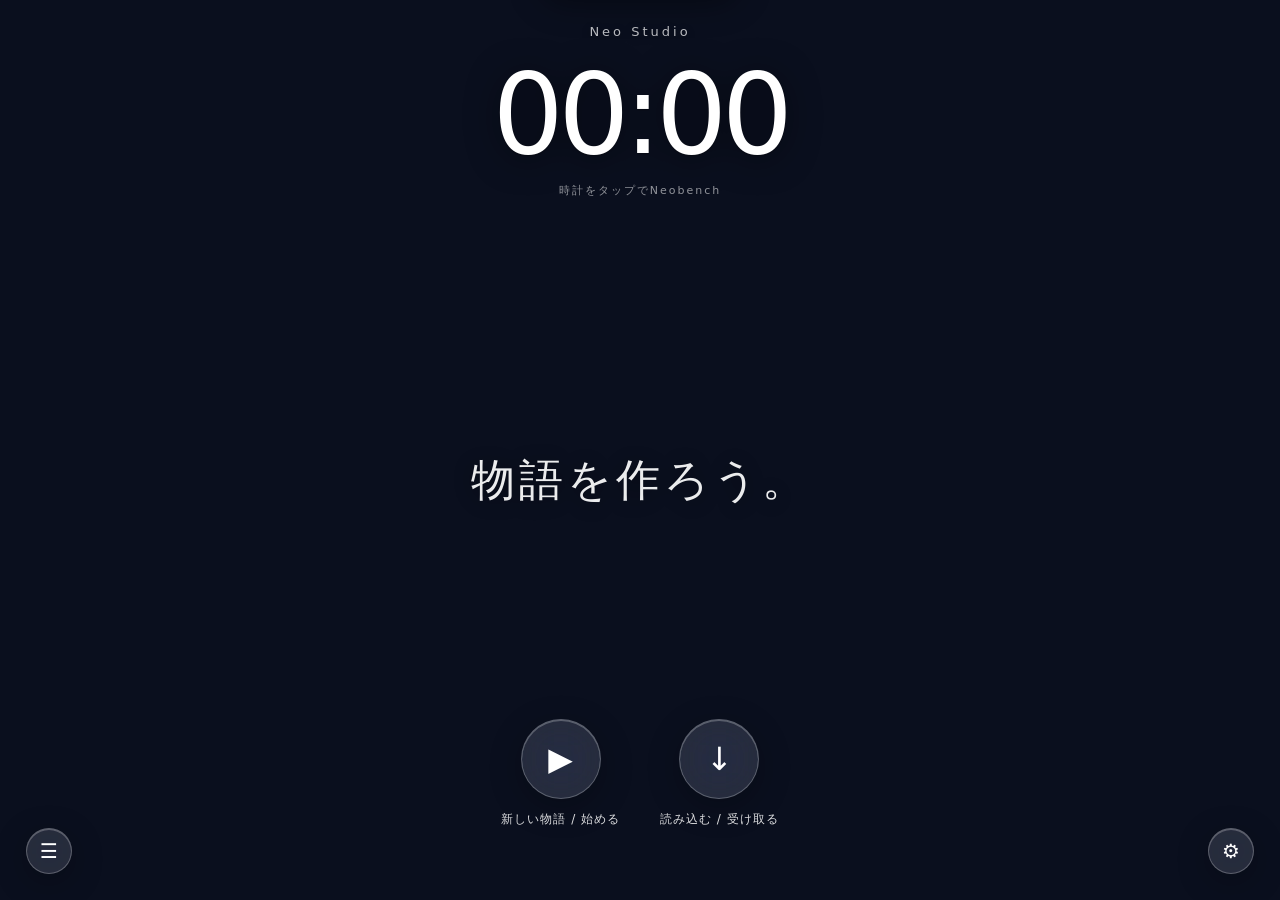
==== commit 3ecfe195: "Phase 0: コース推移クラッシュ修正と軽量化(全機能維持) 再設計フェーズ0として、既存機能を残したまま安定化:  - Neosaurs 依存を廃止: enterSunRemix が neosa" ====
--- a/index.html
+++ b/index.html
@@ -935,7 +935,7 @@
   <div class="nav">
     <div class="item"><div class="circ glass btn" id="newBtn">▶</div><div class="cap" data-i18n="title.new">新しい物語 / 始める</div></div>
     <div class="item"><div class="circ glass btn" id="loadBtn">↓</div><div class="cap" data-i18n="title.load">読み込む / 受け取る</div></div>
-    <div class="item" id="titleCreateItem"><div class="circ glass btn" id="titleCreateBtn">🛠</div><div class="cap" data-i18n="title.create">作る</div></div>
+    <!-- 「作る」機能は廃止 (Phase 0) -->
   </div>
   <div class="corner l glass btn" id="setBtn">☰</div>
   <div class="corner r glass btn" id="optBtn">⚙</div>
@@ -1045,16 +1045,7 @@
 <div class="modal-ov" id="mOv"><div class="modal glass" id="mBody"></div></div>
 <div class="modal-ov" id="nOv"><div class="modal glass" id="nBody"></div></div>
 
-<div id="creatorOv">
-  <h2 data-i18n="creator.title">🛠 つくるモード</h2>
-  <div class="pal" id="cPal"></div>
-  <div id="cGrid" class="grid"></div>
-  <div class="acts">
-    <button class="nbtn" id="cSave" data-i18n="creator.save">保存</button>
-    <button class="nbtn" id="cTest" data-i18n="creator.test">テストプレイ</button>
-    <button class="nbtn" id="cClose" data-i18n="common.close">閉じる</button>
-  </div>
-</div>
+<!-- creatorOv: 「作る」機能は廃止 (Phase 0) -->
 
 <script>
 addEventListener('error',e=>{
@@ -1213,10 +1204,22 @@
    内部で navigator.vibrate / <input type="checkbox" switch> を自動で使い分けるので
    iOS Safari 17.4+ と Android の両方で鳴る。 */
 
-/* 既存 API（hTap/hOk/hNg）はそのまま使えるよう中身だけ差し替え */
-function hTap(){haptic()}
-function hOk (){haptic.confirm()}
-function hNg (){haptic.error()}
+/* ─── haptic 集約モジュール H (再設計) ───
+   単一窓口に統一: H.tap / H.select / H.confirm / H.error / H.warn / H.heavy
+   ios-haptics が未ロード/失敗でも例外を投げない(try/catch で握り潰す)。
+   既存 API hTap/hOk/hNg は H へ委譲して後方互換を維持。 */
+const H={
+  tap()    {try{haptic()}catch(e){}},
+  select() {try{haptic()}catch(e){}},
+  confirm(){try{haptic.confirm()}catch(e){}},
+  error()  {try{haptic.error()}catch(e){}},
+  warn()   {try{haptic.error()}catch(e){}},
+  heavy()  {try{haptic.confirm()}catch(e){}}
+};
+window.H=H;
+function hTap(){H.tap()}
+function hOk (){H.confirm()}
+function hNg (){H.error()}
 
 /* ─── グローバル配線: touchstart と pointerdown の両方を捕捉。
    iOS Safari では touchstart の方が「より user-gesture」として扱われる傾向がある。
@@ -1455,6 +1458,15 @@
 /* ---------------- Renderer ---------------- */
 const canvas=$('world');
 const renderer=new THREE.WebGLRenderer({canvas,antialias:true,powerPreference:'high-performance'});
+/* WebGL コンテキストロスト復旧 (クラッシュ→白画面の致命化を防ぐ)。
+   preventDefault しないとブラウザは永久ロスト扱いにし restored を発火しない。 */
+canvas.addEventListener('webglcontextlost',e=>{
+  e.preventDefault();
+  try{toast(G_LANG==='ja'?'描画を復旧中…':'Restoring graphics…',3000)}catch(_){}
+},false);
+canvas.addEventListener('webglcontextrestored',()=>{
+  try{toast(G_LANG==='ja'?'描画を復旧しました':'Graphics restored',1500)}catch(_){}
+},false);
 renderer.setPixelRatio(Math.min(devicePixelRatio,2));
 renderer.setSize(innerWidth,innerHeight);
 renderer.outputColorSpace=THREE.SRGBColorSpace;
@@ -4025,36 +4037,10 @@
   sunCourseGrp.add(bgSun);
 }
 function enterSunRemix(create){
-  // Neosaurs 起動(ページ遷移)— フリーズ防止:fetch は並行、即遷移
-  console.log('[DASHUI] enterSunRemix → Neosaurs',{create:!!create});
-  const fade=$('fadeOv');fade.classList.add('on');
-  snd('activate',.6);hOk();
-  try{
-    sessionStorage.setItem('dashui.returnFromNeosaurs','1');
-    sessionStorage.setItem('dashui.player.pos',JSON.stringify({x:25,y:heightAt(25,-5)+2,z:-5}));
-  }catch(e){console.warn('[DASHUI] sessionStorage failed:',e)}
-  const qs=['from=dashui','back=1','ts='+Date.now()];
-  if(create)qs.push('create=1');
-  const neoUrl='neosaurs/index.html?'+qs.join('&');
-  // フリーズ防止:pre-check はしない、直接遷移(同一オリジンなのでほぼ失敗しない)
-  setTimeout(()=>{
-    try{
-      console.log('[DASHUI] navigating to',neoUrl);
-      location.href=neoUrl;
-    }catch(e){
-      console.error('[DASHUI] navigation failed',e);
-      fade.classList.remove('on');
-      toast(G_LANG==='ja'?'Neosaurs 起動失敗':'Neosaurs launch failed');
-      hNg();
-    }
-  },500);
-  // 保険タイムアウト:2 秒で遷移しなかったら fade 解除
-  setTimeout(()=>{
-    if(fade.classList.contains('on') && document.visibilityState==='visible'){
-      console.warn('[DASHUI] navigation seems stuck, releasing fade');
-      fade.classList.remove('on');
-    }
-  },2500);
+  // Neosaurs 依存を廃止 (Phase 0)。
+  // 旧実装は neosaurs/index.html(27MB+難読化) へページ遷移しておりクラッシュ要因だった。
+  // 行き先はローカルのサンコースに統一(ページ遷移なし=メモリ破綻/コンテキストロスト回避)。
+  enterSun77RemixLocal();
 }
 function exitNeosaurs(){
   // ページ遷移版なので通常は使わないが、戻ってきた時の処理はページロード時に判定
@@ -4684,14 +4670,8 @@
 function getSlots(){try{return JSON.parse(localStorage.getItem('dashui.slots')||'[]')}catch(e){return[]}}
 function setSlots(a){try{localStorage.setItem('dashui.slots',JSON.stringify(a))}catch(e){}}
 function launchCustomStage(cells){
-  cState.cells={...cells};
-  if($('title').style.display!=='none'){
-    $('title').classList.add('hide');
-    setTimeout(()=>{$('title').style.display='none';$('hud').classList.add('on');enterCustomRoom()},450);
-  }else{
-    $('creatorOv').classList.remove('on');
-    enterCustomRoom();
-  }
+  // 「作る」機能は廃止 (Phase 0)。旧セーブスロットを開いても起動しない。
+  toast(G_LANG==='ja'?'「作る」機能は廃止されました':'The Create feature has been removed');hNg();
 }
 $('loadBtn').onclick=()=>{
   snd('click-001',.5);hTap();
@@ -4965,39 +4945,11 @@
     gr.appendChild(d);
   }
 }
-$('titleCreateBtn').onclick=()=>{
-  const cleared=(()=>{try{return localStorage.getItem('dashui.cleared')==='1'}catch(e){return false}})();
-  if(!cleared){
-    snd('back',.4);hNg();
-    toast(t('common.locked'));
-    return;
-  }
-  // Neosaurs の作ると全く同じ(Neosaurs 本体のエディタに委譲)
-  enterSunRemix(true);
-};
-// タイトル表示時: クリア済みなら hasCleared、未クリアなら locked
-try{
-  if(localStorage.getItem('dashui.cleared')==='1'){
-    $('titleCreateItem').classList.add('hasCleared');
-  }else{
-    $('titleCreateItem').classList.add('locked');
-  }
-}catch(e){}
-$('cSave').onclick=()=>{
-  const slots=getSlots();
-  const nm=prompt('ステージ名',`ステージ${slots.length+1}`);
-  if(!nm){snd('c1',.4);return}
-  slots.push({name:nm,cells:{...cState.cells},date:Date.now()});
-  setSlots(slots);
-  try{localStorage.setItem('dashui.userRooms',JSON.stringify(cState.cells))}catch(e){}
-  snd('check',.7);toast('「'+nm+'」を保存');
-};
-$('cTest').onclick=()=>{snd('activate',.6);
-  $('creatorOv').classList.remove('on');enterCustomRoom()};
-$('cClose').onclick=()=>{snd('click-003',.4);$('creatorOv').classList.remove('on')};
+/* 「作る」機能は廃止 (Phase 0): titleCreateBtn / creator(保存/テスト/閉じる) 配線を撤去 */
 
 const customRoom=new THREE.Group();customRoom.visible=false;scene.add(customRoom);
 function enterCustomRoom(){
+  return; // 「作る」機能は廃止 (Phase 0)。以下は到達不能(デッドコード)。
   while(customRoom.children.length)customRoom.remove(customRoom.children[0]);
   const size=12,H=4,hs=size/2;
   const fl=new THREE.Mesh(new THREE.PlaneGeometry(size,size),mkMat(0x5a4a3a));
@@ -5545,14 +5497,16 @@
       }
     }
   }
-  dustGeo.attributes.position.needsUpdate=true;
-
-  // Ocean waves
-  for(let i=0;i<oPos.count;i++){
-    const x=oBase[i*3],z=oBase[i*3+2];
-    oPos.setY(i,Math.sin(tt*.8+x*.1)*.3+Math.cos(tt*1.1+z*.08)*.25);
-  }
-  oPos.needsUpdate=true;
+  if(G.area==='grass')dustGeo.attributes.position.needsUpdate=true;
+
+  // Ocean waves — 草原表示時のみ頂点更新(屋敷/コース中は world 非表示なので無駄を排除=軽量化)
+  if(G.area==='grass'){
+    for(let i=0;i<oPos.count;i++){
+      const x=oBase[i*3],z=oBase[i*3+2];
+      oPos.setY(i,Math.sin(tt*.8+x*.1)*.3+Math.cos(tt*1.1+z*.08)*.25);
+    }
+    oPos.needsUpdate=true;
+  }
   wfMat.opacity=.55+Math.sin(tt*8)*.15;
 
   collectibles.forEach((c,i)=>{
@@ -5811,7 +5765,7 @@
 
   if(G.puzzleSolved)exitPortal.visible=true;
 
-  updateWeather(dt);
+  if(G.area==='grass')updateWeather(dt);
   tickWeatherCycle(dt);
 
   if(auroraEnd>now){
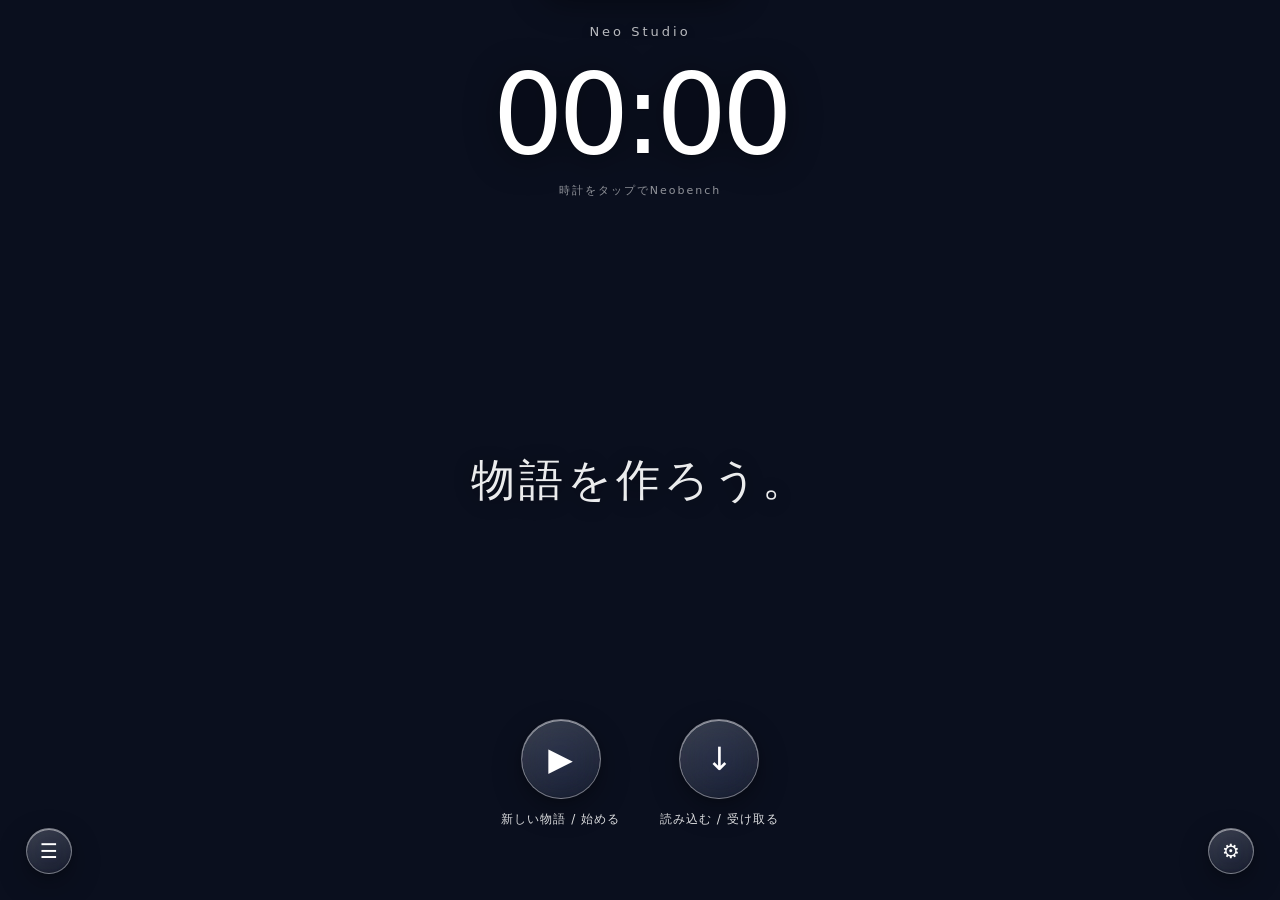
==== commit c8d834bb: "Phase 1: UI を iOS26 Liquid Glass + オデッセイ調に刷新 / ライブ翻訳 UI 刷新(全 .glass 利用箇所に波及): - :root にデザイントークン追加(サニ" ====
--- a/index.html
+++ b/index.html
@@ -6,7 +6,17 @@
 <title>DASHUI — Neo Studio</title>
 <script type="importmap">{"imports":{"three":"https://cdn.jsdelivr.net/npm/three@0.160.0/build/three.module.js","three/addons/":"https://cdn.jsdelivr.net/npm/three@0.160.0/examples/jsm/","ios-haptics":"https://esm.sh/ios-haptics@0.1.4"}}</script>
 <style>
-:root{--font:"SF Pro Display","SF Pro Text",-apple-system,system-ui,sans-serif}
+:root{
+  --font:"SF Pro Display","SF Pro Text",-apple-system,system-ui,sans-serif;
+  /* マリオオデッセイ風サニーアクセント */
+  --accent:#ffc23d; --accent-2:#ff8a4b; --accent-cool:#4fc3ff;
+  /* iOS26 Liquid Glass トークン */
+  --glass-bd:rgba(255,255,255,.38);
+  --radius:20px; --radius-lg:26px;
+  --shadow-soft:0 10px 30px rgba(0,0,0,.28),0 2px 8px rgba(0,0,0,.20);
+  --shadow-pop:0 24px 60px rgba(0,0,0,.42),0 4px 14px rgba(0,0,0,.28);
+  --ease-spring:cubic-bezier(.34,1.56,.64,1);
+}
 *{margin:0;padding:0;box-sizing:border-box;-webkit-tap-highlight-color:transparent}
 html,body{width:100%;height:100%;overflow:hidden;background:#0a0f1e;color:#fff;
   font-family:var(--font),'Hiragino Sans',sans-serif;
@@ -14,11 +24,15 @@
 canvas{display:block}
 #world{position:fixed;inset:0;z-index:1}
 #bgWorld{position:fixed;inset:0;z-index:0;filter:blur(24px) brightness(.85);transform:scale(1.1);width:100%;height:100%}
-.glass{background:rgba(255,255,255,.12);backdrop-filter:blur(28px) saturate(1.8);
-  -webkit-backdrop-filter:blur(28px) saturate(1.8);border:1px solid rgba(255,255,255,.25);
-  box-shadow:inset 0 1px 0 rgba(255,255,255,.25),0 8px 32px rgba(0,0,0,.25)}
-.btn{cursor:pointer;transition:transform .25s cubic-bezier(.2,.8,.2,1),background .25s}
-.btn:hover{transform:scale(1.08)}.btn:active{transform:scale(.95)}
+/* iOS26 Liquid Glass: 透過ガラス + 鏡面エッジ + 柔らかいドロップシャドウ */
+.glass{
+  background:linear-gradient(157deg,rgba(255,255,255,.20),rgba(255,255,255,.06));
+  backdrop-filter:blur(24px) saturate(1.7) brightness(1.08);
+  -webkit-backdrop-filter:blur(24px) saturate(1.7) brightness(1.08);
+  border:1px solid var(--glass-bd);
+  box-shadow:inset 0 1px 0 rgba(255,255,255,.5),inset 0 -1px 1px rgba(0,0,0,.14),var(--shadow-soft)}
+.btn{cursor:pointer;transition:transform .3s var(--ease-spring),background .25s,box-shadow .25s,filter .25s}
+.btn:hover{transform:scale(1.06);filter:brightness(1.06)}.btn:active{transform:scale(.93)}
 .screen{position:fixed;inset:0;z-index:10;display:flex;flex-direction:column;align-items:center;
   justify-content:center;transition:opacity .6s}
 .screen.hide{opacity:0;pointer-events:none}
@@ -77,7 +91,9 @@
   content:'✨';position:absolute;top:-4px;right:-4px;font-size:14px;pointer-events:none}
 #title .nav .item{display:flex;flex-direction:column;align-items:center;gap:12px}
 #title .nav .circ{width:80px;height:80px;border-radius:50%;display:flex;align-items:center;
-  justify-content:center;font-size:32px}
+  justify-content:center;font-size:32px;position:relative}
+/* オデッセイ風: ホバーでサニーアクセントのリングがふわっと点く */
+#title .nav .item:hover .circ{box-shadow:inset 0 1px 0 rgba(255,255,255,.5),0 0 0 3px rgba(255,194,61,.6),var(--shadow-pop)}
 #title .nav .cap{font-size:12px;opacity:.85;letter-spacing:1px}
 #title .nav .circ.dim{opacity:.35;pointer-events:none}
 #title .corner{position:absolute;bottom:26px;width:46px;height:46px;border-radius:50%;
@@ -1157,25 +1173,77 @@
   'sun77.complete':{ja:'10回クリア達成！',en:'10 clears achieved!',zh:'达成10次通关！',ko:'10회 클리어 달성!'}
 };
 // 言語: navigator 優先、保存値 fallback(手動 UI 撤去)
+/* 静的辞書を持つ言語。これ以外(es/fr/de/pt/…)は無料公開APIでライブ翻訳する。 */
+const STATIC_LANGS=LANGS; // ['ja','en','zh','ko']
 let G_LANG=(()=>{
   const n=(navigator.language||'ja').toLowerCase();
-  if(n.startsWith('en'))return 'en';
-  if(n.startsWith('zh'))return 'zh';
-  if(n.startsWith('ko'))return 'ko';
-  if(n.startsWith('ja'))return 'ja';
-  try{const s=localStorage.getItem('dashui.lang');if(s&&LANGS.includes(s))return s}catch(e){}
-  return 'ja';
+  const two=n.slice(0,2);
+  // 保存値(手動選択)があれば最優先
+  try{const s=localStorage.getItem('dashui.lang');if(s)return s}catch(e){}
+  // 静的辞書がある言語はそのまま、それ以外は2文字コードをライブ翻訳ターゲットに
+  if(STATIC_LANGS.includes(two))return two;
+  return two||'ja';
 })();
-function t(key,fb){const e=I18N[key];if(!e)return fb||key;return e[G_LANG]||e.ja||fb||key}
+function t(key,fb){
+  const e=I18N[key];if(!e)return fb||key;
+  if(e[G_LANG])return e[G_LANG];      // 静的辞書ヒット
+  return e.en||e.ja||fb||key;          // 非対応言語は en 基準(後段でライブ翻訳が上書き)
+}
 function applyLang(){
   document.querySelectorAll('[data-i18n]').forEach(el=>{
     const k=el.dataset.i18n;const v=t(k);if(v)el.textContent=v;
   });
   document.documentElement.lang=G_LANG;
 }
-function setLang(l){if(!LANGS.includes(l))return;G_LANG=l;
+
+/* ─── ライブ翻訳 (無料公開API: LibreTranslate 互換) ───
+   ・翻訳元は辞書の en 値。結果は localStorage にキャッシュ(再呼び出し無し)。
+   ・全エンドポイント失敗時は en 原文にフォールバック(オフラインでも崩れない)。 */
+const TR_SOURCE='en';
+const TR_ENDPOINTS=[
+  'https://libretranslate.com/translate',
+  'https://translate.disroot.org/translate',
+  'https://lt.vern.cc/translate'
+];
+let _trCache=(()=>{try{return JSON.parse(localStorage.getItem('dashui.tr.cache.v1')||'{}')}catch(e){return{}}})();
+let _trSaveT=0;
+function _trSave(){const now=Date.now();if(now-_trSaveT<800)return;_trSaveT=now;
+  try{localStorage.setItem('dashui.tr.cache.v1',JSON.stringify(_trCache))}catch(e){}}
+async function translateOne(text,target){
+  if(!text||target===TR_SOURCE||STATIC_LANGS.includes(target))return text;
+  const ck=target+''+text;
+  if(_trCache[ck]!=null)return _trCache[ck];
+  for(const url of TR_ENDPOINTS){
+    try{
+      const ctrl=new AbortController();const tid=setTimeout(()=>ctrl.abort(),4500);
+      const r=await fetch(url,{method:'POST',headers:{'Content-Type':'application/json'},
+        body:JSON.stringify({q:text,source:TR_SOURCE,target,format:'text'}),signal:ctrl.signal});
+      clearTimeout(tid);
+      if(r.ok){const j=await r.json();const tr=j&&j.translatedText;
+        if(tr){_trCache[ck]=tr;_trSave();return tr}}
+    }catch(e){/* 次のエンドポイントへ */}
+  }
+  return text; // 失敗時は en 原文
+}
+let _trBusy=false;
+async function applyLangLive(){
+  applyLang(); // まず静的(非対応言語は en)で即描画 → 体感ラグ無し
+  if(STATIC_LANGS.includes(G_LANG)||_trBusy)return;
+  _trBusy=true;
+  try{
+    const els=[...document.querySelectorAll('[data-i18n]')];
+    const out={};
+    for(const el of els){
+      const k=el.dataset.i18n;if(out[k]!==undefined)continue;
+      const base=(I18N[k]||{}).en;
+      out[k]=base?await translateOne(base,G_LANG):t(k);
+    }
+    for(const el of els){const k=el.dataset.i18n;if(out[k])el.textContent=out[k];}
+  }catch(e){}finally{_trBusy=false}
+}
+function setLang(l){if(!l)return;G_LANG=l;
   try{localStorage.setItem('dashui.lang',l)}catch(e){}
-  applyLang();
+  if(STATIC_LANGS.includes(l))applyLang();else applyLangLive();
   // update segment active
   document.querySelectorAll('#vmSettings .vm-seg button[data-vm-lang]').forEach(b=>{
     b.classList.toggle('vm-seg-active', b.dataset.vmLang===l);
@@ -4786,7 +4854,7 @@
   });
 });
 if(typeof applyQuality==='undefined'){window.applyQuality=()=>{}}
-applyLang();
+applyLangLive(); // 静的(ja/en/zh/ko)は即時、それ以外の言語は無料公開APIでライブ翻訳
 
 /* ─── 汎用カスタムダイヤログ(alert/confirm/prompt 置換) ─── */
 function vmShowDialog(title, body, buttons){
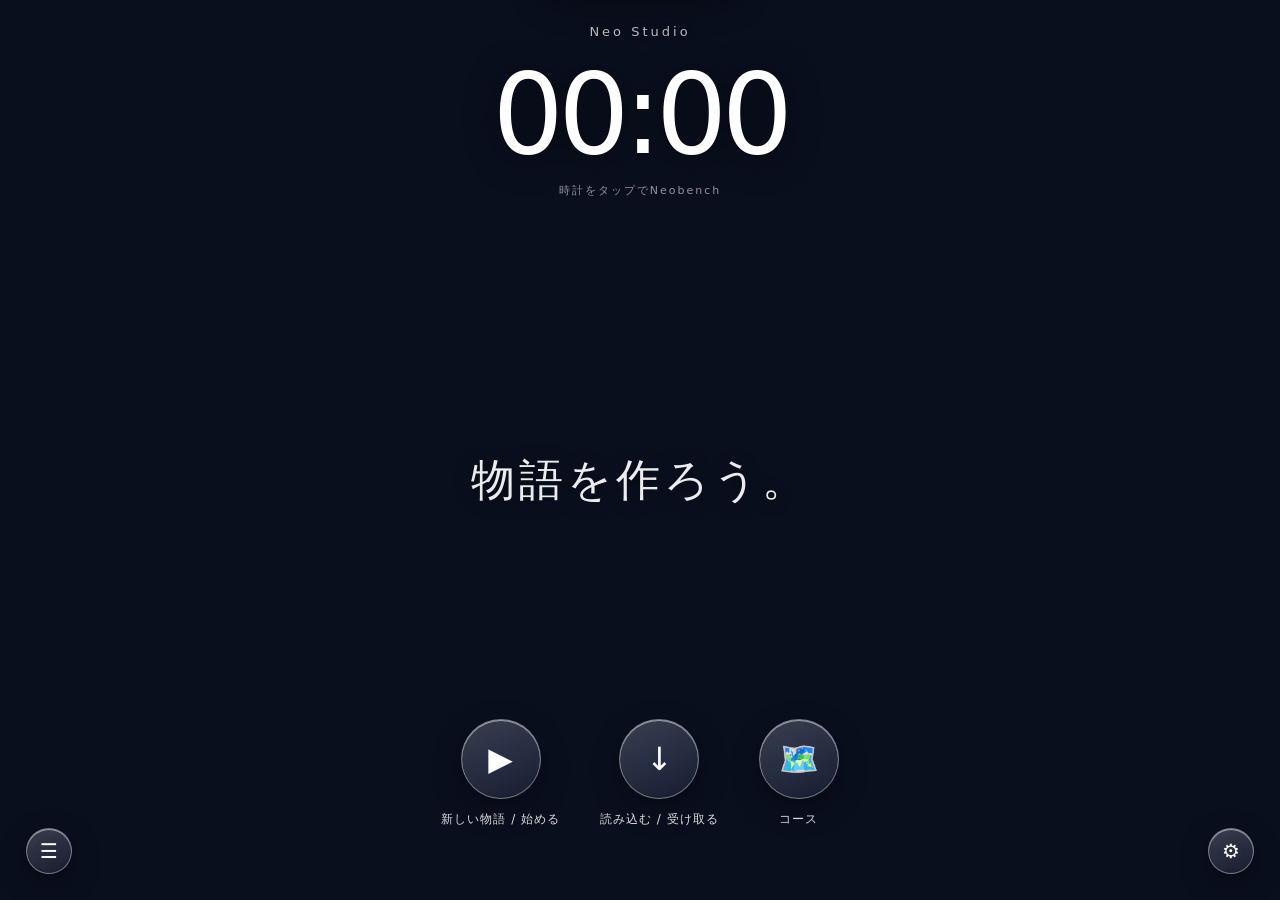
==== commit ef8b8773: "Phase 2: 2D コースフィールド(純Canvas2D / 物語付き) 3D ワールドを安定ハブとしつつ、2D⇄3D ハイブリッドの 「2D」側を CDN 非依存の純 Canvas2D エンジン" ====
--- a/index.html
+++ b/index.html
@@ -932,6 +932,51 @@
 #fadeOv{position:fixed;inset:0;z-index:200;background:#000;pointer-events:none;
   opacity:0;transition:opacity .6s cubic-bezier(.4,0,.2,1)}
 #fadeOv.on{opacity:1;pointer-events:auto}
+/* ─── Phase 2: 2D コースフィールド(純Canvas2D) ─── */
+#course2dOv{position:fixed;inset:0;z-index:200;display:none;flex-direction:column;
+  background:radial-gradient(120% 100% at 50% 0%,#13283f,#0a0f1e 72%);color:#fff;overflow:hidden}
+#course2dOv.on{display:flex}
+#c2canvas{position:absolute;inset:0;width:100%;height:100%;display:block;touch-action:none;z-index:1}
+.c2-top{position:absolute;top:0;left:0;right:0;display:flex;align-items:center;gap:12px;
+  padding:14px 16px;z-index:5;pointer-events:none}
+.c2-top>*{pointer-events:auto}
+.c2-back{width:44px;height:44px;border-radius:50%;display:flex;align-items:center;justify-content:center;font-size:18px}
+.c2-title{font:600 16px var(--font);letter-spacing:1px;text-shadow:0 2px 8px rgba(0,0,0,.55)}
+.c2-stat{margin-left:auto;display:flex;gap:14px;align-items:center;font:600 15px var(--font);
+  padding:8px 16px;border-radius:88px}
+/* select */
+#c2select{position:absolute;inset:0;display:none;flex-direction:column;align-items:center;
+  padding:70px 20px 28px;overflow-y:auto;z-index:7}
+#c2select.on{display:flex}
+#c2select h2{font:300 clamp(24px,5.4vw,40px) var(--font);letter-spacing:4px;margin-bottom:4px}
+#c2select .sub{opacity:.6;font-size:12px;letter-spacing:3px;margin-bottom:26px;text-transform:uppercase}
+#c2grid{display:grid;grid-template-columns:repeat(auto-fill,minmax(148px,1fr));gap:15px;width:min(720px,93vw)}
+.c2card{border-radius:var(--radius-lg);padding:16px 15px;cursor:pointer;position:relative;min-height:118px;
+  display:flex;flex-direction:column;justify-content:space-between;transition:transform .3s var(--ease-spring)}
+.c2card:hover{transform:translateY(-4px) scale(1.02)}.c2card:active{transform:scale(.97)}
+.c2card.locked{opacity:.45;pointer-events:none;filter:grayscale(.6)}
+.c2card .num{font:700 12px var(--font);color:var(--accent);letter-spacing:2px}
+.c2card .nm{font:600 17px var(--font);margin-top:6px;line-height:1.2}
+.c2card .meta{font-size:11px;opacity:.6;margin-top:auto;letter-spacing:.5px}
+.c2card .chk{position:absolute;top:11px;right:13px;font-size:17px}
+/* story / clear overlays */
+.c2pane{position:absolute;inset:0;display:none;align-items:center;justify-content:center;flex-direction:column;
+  padding:40px 24px;text-align:center;z-index:9;background:rgba(5,8,16,.74);
+  backdrop-filter:blur(9px);-webkit-backdrop-filter:blur(9px)}
+.c2pane.on{display:flex}
+#c2story .stxt{font:400 clamp(16px,3.3vw,22px)/1.75 var(--font);max-width:620px;letter-spacing:1px;min-height:3.2em}
+.c2pane .pbtn{margin-top:30px;padding:13px 36px;border-radius:88px;font:600 15px var(--font);cursor:pointer}
+#c2clear .big{font:800 clamp(34px,8.4vw,66px) var(--font);letter-spacing:3px;margin-bottom:8px;
+  background:linear-gradient(135deg,var(--accent),var(--accent-2));-webkit-background-clip:text;background-clip:text;color:transparent}
+#c2clear .crow{display:flex;gap:14px;margin-top:22px}
+/* touch controls */
+#c2touch{position:absolute;left:0;right:0;bottom:26px;display:none;justify-content:space-between;
+  padding:0 26px;z-index:6;pointer-events:none}
+#c2touch.on{display:flex}
+#c2touch .pad{display:flex;gap:16px;pointer-events:auto}
+#c2touch .tb{width:66px;height:66px;border-radius:50%;display:flex;align-items:center;justify-content:center;
+  font-size:26px;user-select:none;-webkit-user-select:none}
+#c2touch .tb:active{transform:scale(.9)}
 </style>
 </head>
 <body>
@@ -952,6 +997,7 @@
     <div class="item"><div class="circ glass btn" id="newBtn">▶</div><div class="cap" data-i18n="title.new">新しい物語 / 始める</div></div>
     <div class="item"><div class="circ glass btn" id="loadBtn">↓</div><div class="cap" data-i18n="title.load">読み込む / 受け取る</div></div>
     <!-- 「作る」機能は廃止 (Phase 0) -->
+    <div class="item"><div class="circ glass btn" id="courseBtn">🗺️</div><div class="cap" data-i18n="title.course">コース</div></div>
   </div>
   <div class="corner l glass btn" id="setBtn">☰</div>
   <div class="corner r glass btn" id="optBtn">⚙</div>
@@ -1063,6 +1109,37 @@
 
 <!-- creatorOv: 「作る」機能は廃止 (Phase 0) -->
 
+<!-- ─── Phase 2: 2D コースフィールド ─── -->
+<div id="course2dOv">
+  <canvas id="c2canvas"></canvas>
+  <div class="c2-top">
+    <div class="c2-back glass btn" id="c2back">‹</div>
+    <div class="c2-title" id="c2title"></div>
+    <div class="c2-stat glass"><span id="c2lives">❤️❤️❤️</span><span id="c2coins">✦ 0</span></div>
+  </div>
+  <div id="c2touch">
+    <div class="pad"><div class="tb glass" id="c2left">◀</div><div class="tb glass" id="c2right">▶</div></div>
+    <div class="pad"><div class="tb glass" id="c2jump">⤴</div></div>
+  </div>
+  <div id="c2select">
+    <h2 id="c2selTitle">コース</h2>
+    <div class="sub" id="c2selSub">SELECT A COURSE</div>
+    <div id="c2grid"></div>
+  </div>
+  <div id="c2story" class="c2pane">
+    <div class="stxt" id="c2storyTxt"></div>
+    <div class="pbtn glass btn" id="c2storyGo">▶</div>
+  </div>
+  <div id="c2clear" class="c2pane">
+    <div class="big" id="c2clearBig">CLEAR!</div>
+    <div id="c2clearSub" style="opacity:.8;font-size:14px;letter-spacing:1px"></div>
+    <div class="crow">
+      <div class="pbtn glass btn" id="c2clearRetry"></div>
+      <div class="pbtn glass btn" id="c2clearNext"></div>
+    </div>
+  </div>
+</div>
+
 <script>
 addEventListener('error',e=>{
   const t=document.getElementById('toast');
@@ -1107,6 +1184,7 @@
   'title.new':{ja:'新しい物語 / 始める',en:'New Story / Start',zh:'新故事 / 开始',ko:'새 이야기 / 시작'},
   'title.load':{ja:'読み込む / 受け取る',en:'Load / Receive',zh:'加载 / 接收',ko:'불러오기 / 받기'},
   'title.create':{ja:'作る',en:'Create',zh:'创建',ko:'만들기'},
+  'title.course':{ja:'コース',en:'Courses',zh:'关卡',ko:'코스'},
   'creator.title':{ja:'🛠 つくるモード',en:'🛠 Create Mode',zh:'🛠 创作模式',ko:'🛠 만들기 모드'},
   'creator.save':{ja:'保存',en:'Save',zh:'保存',ko:'저장'},
   'creator.test':{ja:'テストプレイ',en:'Test Play',zh:'试玩',ko:'테스트 플레이'},
@@ -5924,5 +6002,404 @@
 
 console.log('DASHUI Neo Studio ready');
 </script>
+
+<!-- ─── Phase 2: 2D コースエンジン(純Canvas2D / CDN非依存 / 物語付き) ─── -->
+<script>
+(function(){
+  'use strict';
+  var T=44; // タイルサイズ(px)
+
+  /* ---- 言語(モジュールの applyLang が設定する html lang を参照) ---- */
+  function lang(){return (document.documentElement.lang||navigator.language||'ja').slice(0,2);}
+  var STR={
+    ja:{sel:'コースを選ぶ',clear:'クリア！',allclear:'だっしゅつ成功',retry:'もう一度',back:'もどる',
+        next:'次へ',toField:'コースへ',locked:'ロック',deaths:'やられた…',ending:'物語',cleared:'クリア済み'},
+    en:{sel:'SELECT A COURSE',clear:'CLEAR!',allclear:'YOU ESCAPED',retry:'Retry',back:'Back',
+        next:'Next',toField:'Courses',locked:'Locked',deaths:'You fell…',ending:'Story',cleared:'Cleared'}
+  };
+  function S(k){var L=lang();return (STR[L]&&STR[L][k])||STR.en[k]||k;}
+  // 動的テキスト(コース名/物語)を未対応言語へベストエフォートでライブ翻訳
+  function liveInto(el,text){
+    el.textContent=text;
+    try{
+      var L=lang();
+      if(L!=='ja'&&L!=='en'&&typeof window.translateOne==='function'){
+        window.translateOne(text,L).then(function(tr){if(tr)el.textContent=tr;}).catch(function(){});
+      }
+    }catch(e){}
+  }
+
+  /* ---- haptics / se フォールバック ---- */
+  function vib(p){try{navigator.vibrate&&navigator.vibrate(p)}catch(e){}}
+  var H=window.H||{tap:function(){vib(10)},confirm:function(){vib([12,28,12])},error:function(){vib([26,40,26])},select:function(){vib(8)}};
+
+  /* ---- コースデータ(物語付き)。凡例: # 地面 / = 足場 / ^ トゲ / o かけら / S 開始 / G ゴール ---- */
+  var COURSES=[
+    { id:'c1',
+      name:{ja:'目覚めの広間',en:'The Waking Hall'},
+      story:{ja:'…冷たい床で目が覚めた。見知らぬ屋敷。\n光のさす方へ——まずは歩き出そう。',
+              en:'…You wake on a cold floor. An unknown mansion.\nHead toward the light — start walking.'},
+      rows:[
+        "                                            ",
+        "                                            ",
+        "                  ooo                       ",
+        "            ==              ===             ",
+        "       oo        o                     o    ",
+        "     ===       ===        ==        =====   ",
+        "                                            ",
+        " S                                       G  ",
+        "############################################",
+        "############################################"]},
+    { id:'c2',
+      name:{ja:'軋む回廊',en:'The Creaking Corridor'},
+      story:{ja:'床が抜け、棘が並ぶ回廊。\n足元に気をつけて、向こう側へ渡れ。',
+              en:'Floorboards fall away; spikes line the hall.\nMind your step and cross to the far side.'},
+      rows:[
+        "                                                    ",
+        "                                                    ",
+        "                  ooo                               ",
+        "            =========                               ",
+        "       oo                      o o                  ",
+        "     ====       ^^^        ==========               ",
+        "              ######                        G       ",
+        " S         o            o            o    #####     ",
+        "#####    ####   ####   ####   ####   ####  #####    ",
+        "#####    ####   ####   ####   ####   ####  #####    "]},
+    { id:'c3',
+      name:{ja:'月明かりの塔',en:'The Moonlit Tower'},
+      story:{ja:'夜明けは近い。最後は上へ、塔のてっぺんへ。\n一段ずつ、登りきれ。',
+              en:'Dawn is near. The last way is up — to the tower top.\nClimb, one ledge at a time.'},
+      rows:[
+        "                          ===   G       ",
+        "                       o                 ",
+        "                    ====                 ",
+        "                 o                       ",
+        "              ====        ^^^            ",
+        "           o            #####            ",
+        "        ====                             ",
+        "     o                  ====             ",
+        "  ====        ^^         o               ",
+        "         o   ####                        ",
+        "     ====               ====             ",
+        "  o                                      ",
+        " S====                                   ",
+        "#########################################"]}
+  ];
+  var ENDING={ja:'扉の向こうは、朝の光だった。\nあなたは屋敷を抜け出した——物語の、はじまりへ。',
+              en:'Beyond the door lay morning light.\nYou slipped free of the mansion — toward a new beginning.'};
+
+  /* ---- 進捗(localStorage) ---- */
+  function clearedList(){try{return JSON.parse(localStorage.getItem('neo.courses.cleared')||'[]')}catch(e){return[]}}
+  function markCleared(id){var a=clearedList();if(a.indexOf(id)<0){a.push(id);try{localStorage.setItem('neo.courses.cleared',JSON.stringify(a))}catch(e){}}}
+  function isUnlocked(i){return i===0||clearedList().indexOf(COURSES[i-1].id)>=0;}
+
+  /* ---- DOM ---- */
+  var $=function(id){return document.getElementById(id)};
+  var ov=$('course2dOv'),cv=$('c2canvas'),ctx=cv.getContext('2d');
+  var elTitle=$('c2title'),elLives=$('c2lives'),elCoins=$('c2coins');
+
+  /* ---- 状態 ---- */
+  var running=false,rafId=0,lastTs=0,acc=0,view='select';
+  var grid=[],cols=0,levRows=0,levW=0,levH=0;
+  var cur=-1, lives=3, coins=0, tnow=0;
+  var cam={x:0,y:0};
+  var input={left:false,right:false,jump:false,jumpEdge:false};
+  var p={x:0,y:0,w:30,h:38,vx:0,vy:0,onGround:false,coyote:0,jbuf:0,dead:0,face:'🦊'};
+  var WON=false;
+
+  // プレイヤー絵文字(キャラ作成の保存値があれば反映)
+  try{var ps=JSON.parse(localStorage.getItem('dashui.player')||'null');if(ps&&ps.emoji)p.face=ps.emoji;}catch(e){}
+
+  /* ---- レベル構築 ---- */
+  function buildLevel(i){
+    var c=COURSES[i];grid=c.rows.slice();levRows=grid.length;
+    cols=0;for(var r=0;r<grid.length;r++)cols=Math.max(cols,grid[r].length);
+    // 行を同じ長さに右パディング
+    for(var r2=0;r2<grid.length;r2++){while(grid[r2].length<cols)grid[r2]+=' ';}
+    levW=cols*T;levH=levRows*T;
+    coins=0;WON=false;
+    // 開始位置
+    for(var rr=0;rr<levRows;rr++)for(var cc=0;cc<cols;cc++){
+      if(grid[rr][cc]==='S'){p.x=cc*T+7;p.y=rr*T+T-p.h;}
+    }
+    p.vx=0;p.vy=0;p.onGround=false;p.dead=0;
+    cam.x=0;cam.y=0;
+  }
+  function tileAt(col,row){if(row<0||row>=levRows||col<0||col>=cols)return ' ';return grid[row][col];}
+  function solid(col,row){var ch=tileAt(col,row);return ch==='#'||ch==='=';}
+
+  /* ---- 物理(固定ステップ) ---- */
+  var GRAV=2600, MOVE=2200, MAXVX=320, JUMP=760, FRICT=0.0009;
+  function step(dt){
+    if(WON)return;
+    if(p.dead>0){p.dead-=dt;if(p.dead<=0)respawn();return;}
+    // 入力 → 水平
+    var dir=(input.right?1:0)-(input.left?1:0);
+    if(dir!==0){p.vx+=dir*MOVE*dt;}
+    else{p.vx*=Math.pow(FRICT,dt);} // 指数摩擦
+    if(p.vx>MAXVX)p.vx=MAXVX;if(p.vx<-MAXVX)p.vx=-MAXVX;
+    if(Math.abs(p.vx)<3&&dir===0)p.vx=0;
+    // ジャンプ(コヨーテ + バッファ)
+    p.coyote=p.onGround?0.09:Math.max(0,p.coyote-dt);
+    if(input.jumpEdge){p.jbuf=0.12;input.jumpEdge=false;}
+    else p.jbuf=Math.max(0,p.jbuf-dt);
+    if(p.jbuf>0&&p.coyote>0){p.vy=-JUMP;p.onGround=false;p.coyote=0;p.jbuf=0;H.tap();}
+    // 重力
+    p.vy+=GRAV*dt;if(p.vy>1400)p.vy=1400;
+    // 水平移動 + 衝突
+    p.x+=p.vx*dt;collide('x');
+    // 垂直移動 + 衝突
+    p.onGround=false;p.y+=p.vy*dt;collide('y');
+    // 落下死
+    if(p.y>levH+220)die();
+    // ハザード/かけら/ゴール
+    scanTiles();
+    // 場外(左右)制限
+    if(p.x<0){p.x=0;p.vx=0;}
+    if(p.x>levW-p.w){p.x=levW-p.w;p.vx=0;}
+  }
+  function collide(axis){
+    var c0=Math.floor(p.x/T),c1=Math.floor((p.x+p.w)/T);
+    var r0=Math.floor(p.y/T),r1=Math.floor((p.y+p.h)/T);
+    for(var r=r0;r<=r1;r++)for(var c=c0;c<=c1;c++){
+      if(!solid(c,r))continue;
+      var tx=c*T,ty=r*T;
+      // AABB 重なり確認
+      if(p.x<tx+T&&p.x+p.w>tx&&p.y<ty+T&&p.y+p.h>ty){
+        if(axis==='x'){
+          if(p.vx>0)p.x=tx-p.w;else if(p.vx<0)p.x=tx+T;
+          p.vx=0;
+        }else{
+          if(p.vy>0){p.y=ty-p.h;p.onGround=true;}
+          else if(p.vy<0)p.y=ty+T;
+          p.vy=0;
+        }
+      }
+    }
+  }
+  function scanTiles(){
+    var c0=Math.floor(p.x/T),c1=Math.floor((p.x+p.w)/T);
+    var r0=Math.floor(p.y/T),r1=Math.floor((p.y+p.h)/T);
+    for(var r=r0;r<=r1;r++)for(var c=c0;c<=c1;c++){
+      var ch=tileAt(c,r);if(ch===' '||ch==='#'||ch==='=')continue;
+      var tx=c*T,ty=r*T;
+      if(!(p.x<tx+T&&p.x+p.w>tx&&p.y<ty+T&&p.y+p.h>ty))continue;
+      if(ch==='o'){grid[r]=grid[r].substring(0,c)+' '+grid[r].substring(c+1);coins++;updateHud();H.select();}
+      else if(ch==='^'){die();}
+      else if(ch==='G'){win();}
+    }
+  }
+  function die(){
+    if(p.dead>0||WON)return;
+    lives--;updateHud();H.error();p.dead=0.6;p.vx=0;p.vy=0;
+    if(lives<=0){setTimeout(function(){stop();showSelect();},650);}
+  }
+  function respawn(){if(lives<=0)return;buildLevel(cur);}
+  function win(){
+    if(WON)return;WON=true;H.confirm();markCleared(COURSES[cur].id);
+    stop();showClear();
+  }
+
+  /* ---- 描画 ---- */
+  var DPR=1;
+  function resize(){
+    DPR=Math.min(window.devicePixelRatio||1,2);
+    var w=ov.clientWidth||window.innerWidth,h=ov.clientHeight||window.innerHeight;
+    cv.width=Math.floor(w*DPR);cv.height=Math.floor(h*DPR);
+    cv.style.width=w+'px';cv.style.height=h+'px';
+  }
+  function viewW(){return cv.width/DPR;}
+  function viewH(){return cv.height/DPR;}
+  function updateCam(){
+    var vw=viewW(),vh=viewH();
+    var tx=p.x+p.w/2-vw*0.42, ty=p.y+p.h/2-vh*0.58;
+    cam.x+=(tx-cam.x)*0.16;cam.y+=(ty-cam.y)*0.16;
+    cam.x=Math.max(0,Math.min(cam.x,Math.max(0,levW-vw)));
+    cam.y=Math.max(-80,Math.min(cam.y,Math.max(0,levH-vh)+40));
+  }
+  function rr(x,y,w,h,rad){ctx.beginPath();var r=Math.min(rad,w/2,h/2);
+    ctx.moveTo(x+r,y);ctx.arcTo(x+w,y,x+w,y+h,r);ctx.arcTo(x+w,y+h,x,y+h,r);
+    ctx.arcTo(x,y+h,x,y,r);ctx.arcTo(x,y,x+w,y,r);ctx.closePath();}
+  function render(){
+    var vw=viewW(),vh=viewH();
+    ctx.setTransform(DPR,0,0,DPR,0,0);
+    // 背景グラデ
+    var g=ctx.createLinearGradient(0,0,0,vh);
+    g.addColorStop(0,'#16314f');g.addColorStop(.55,'#0e1b30');g.addColorStop(1,'#080d18');
+    ctx.fillStyle=g;ctx.fillRect(0,0,vw,vh);
+    // パララックスの柱(屋敷の影)
+    ctx.fillStyle='rgba(120,150,200,.06)';
+    for(var k=0;k<6;k++){var px=((k*260)-cam.x*0.3)%(vw+260);if(px<-180)px+=vw+260;
+      ctx.fillRect(px,vh*0.2,90,vh);}
+    // 月
+    ctx.save();ctx.globalAlpha=.5;ctx.fillStyle='#cfe0ff';
+    ctx.beginPath();ctx.arc(vw*0.8,vh*0.22,40,0,7);ctx.fill();ctx.restore();
+    updateCam();
+    ctx.save();ctx.translate(-cam.x,-cam.y);
+    // 可視タイル範囲のみ描画(軽量)
+    var c0=Math.max(0,Math.floor(cam.x/T)-1),c1=Math.min(cols-1,Math.floor((cam.x+vw)/T)+1);
+    var r0=Math.max(0,Math.floor(cam.y/T)-1),r1=Math.min(levRows-1,Math.floor((cam.y+vh)/T)+1);
+    for(var r=r0;r<=r1;r++)for(var c=c0;c<=c1;c++){
+      var ch=grid[r][c];if(ch===' '||ch==='S')continue;
+      var x=c*T,y=r*T;
+      if(ch==='#'||ch==='='){
+        ctx.fillStyle=(ch==='#')?'#3a3550':'#4a4568';
+        rr(x,y,T,T-(ch==='='?T*0.4:0),8);ctx.fill();
+        ctx.fillStyle='rgba(255,255,255,.10)';rr(x+2,y+2,T-4,6,3);ctx.fill();
+      }else if(ch==='o'){
+        var bob=Math.sin(tnow*4+c)*3;
+        ctx.fillStyle='#ffc23d';ctx.beginPath();ctx.arc(x+T/2,y+T/2+bob,9,0,7);ctx.fill();
+        ctx.fillStyle='rgba(255,255,255,.7)';ctx.beginPath();ctx.arc(x+T/2-3,y+T/2-3+bob,3,0,7);ctx.fill();
+      }else if(ch==='^'){
+        ctx.fillStyle='#ff5a6e';
+        ctx.beginPath();ctx.moveTo(x+4,y+T);ctx.lineTo(x+T/2,y+T*0.3);ctx.lineTo(x+T-4,y+T);ctx.closePath();ctx.fill();
+      }else if(ch==='G'){
+        var gl=0.5+Math.sin(tnow*3)*0.5;
+        ctx.save();ctx.shadowColor='rgba(255,194,61,'+(0.5+gl*0.5)+')';ctx.shadowBlur=24;
+        ctx.fillStyle='#ffd76a';rr(x+6,y-6,T-12,T+6,10);ctx.fill();
+        ctx.restore();
+        ctx.fillStyle='#7a5a10';ctx.font='22px serif';ctx.textAlign='center';ctx.fillText('⛩',x+T/2,y+T/2+8);
+      }
+    }
+    // プレイヤー
+    var blink=(p.dead>0&&Math.floor(tnow*16)%2===0);
+    if(!blink){
+      ctx.save();
+      ctx.shadowColor='rgba(0,0,0,.4)';ctx.shadowBlur=10;ctx.shadowOffsetY=4;
+      ctx.fillStyle='#ffffff';rr(p.x,p.y,p.w,p.h,9);ctx.fill();ctx.restore();
+      ctx.fillStyle='#10243b';ctx.font=(p.h-8)+'px serif';ctx.textAlign='center';ctx.textBaseline='middle';
+      ctx.fillText(p.face,p.x+p.w/2,p.y+p.h/2+1);
+      ctx.textBaseline='alphabetic';
+    }
+    ctx.restore();
+  }
+
+  /* ---- ループ ---- */
+  function loop(ts){
+    if(!running)return;
+    if(!lastTs)lastTs=ts;
+    var dt=(ts-lastTs)/1000;lastTs=ts;if(dt>0.1)dt=0.1;
+    tnow+=dt;acc+=dt;
+    var STEP=1/120,guard=0;
+    while(acc>=STEP&&guard++<12){step(STEP);acc-=STEP;}
+    render();
+    rafId=requestAnimationFrame(loop);
+  }
+  function start(){if(running)return;running=true;lastTs=0;acc=0;rafId=requestAnimationFrame(loop);}
+  function stop(){running=false;if(rafId)cancelAnimationFrame(rafId);rafId=0;}
+
+  /* ---- HUD ---- */
+  function updateHud(){
+    var hearts='';for(var i=0;i<Math.max(0,lives);i++)hearts+='❤️';
+    elLives.textContent=hearts||'💀';
+    elCoins.textContent='✦ '+coins;
+  }
+
+  /* ---- 画面遷移 ---- */
+  function setPane(id,on){var e=$(id);if(e)e.classList.toggle('on',!!on);}
+  function showSelect(){
+    view='select';stop();
+    setPane('c2story',false);setPane('c2clear',false);$('c2touch').classList.remove('on');
+    elTitle.textContent='';elLives.textContent='';elCoins.textContent='';
+    var grd=$('c2grid');grd.innerHTML='';
+    liveInto($('c2selTitle'),(STR[lang()]||STR.en).sel?S('sel'):'コース');
+    $('c2selSub').textContent='SELECT A COURSE';
+    COURSES.forEach(function(c,i){
+      var unlocked=isUnlocked(i),done=clearedList().indexOf(c.id)>=0;
+      var card=document.createElement('div');
+      card.className='c2card glass'+(unlocked?'':' locked');
+      var nm=c.name[lang()]||c.name.en||c.name.ja;
+      card.innerHTML='<div class="num">'+(i+1).toString().padStart(2,'0')+'</div>'+
+        '<div class="nm"></div><div class="meta">'+(unlocked?(done?S('cleared'):'★'):S('locked'))+'</div>'+
+        (done?'<div class="chk">✓</div>':'');
+      liveInto(card.querySelector('.nm'),nm);
+      if(unlocked)card.onclick=function(){H.tap();showStory(i);};
+      grd.appendChild(card);
+    });
+    setPane('c2select',true);
+  }
+  function showStory(i){
+    cur=i;lives=3;view='story';
+    setPane('c2select',false);setPane('c2clear',false);
+    var c=COURSES[i];
+    elTitle.textContent=(c.name[lang()]||c.name.en);
+    liveInto($('c2storyTxt'),(c.story[lang()]||c.story.en).replace(/\n/g,'  '));
+    $('c2storyGo').textContent='▶';
+    setPane('c2story',true);
+  }
+  function play(){
+    view='play';setPane('c2story',false);setPane('c2clear',false);setPane('c2select',false);
+    resize();buildLevel(cur);updateHud();
+    var c=COURSES[cur];elTitle.textContent=(c.name[lang()]||c.name.en);
+    if(window.matchMedia&&window.matchMedia('(pointer:coarse)').matches)$('c2touch').classList.add('on');
+    start();
+  }
+  function showClear(){
+    view='clear';$('c2touch').classList.remove('on');
+    var last=(cur>=COURSES.length-1);
+    $('c2clearBig').textContent=last?S('allclear'):S('clear');
+    if(last)liveInto($('c2clearSub'),(ENDING[lang()]||ENDING.en).replace(/\n/g,'  '));
+    else $('c2clearSub').textContent='✦ '+coins;
+    $('c2clearRetry').textContent='↻ '+S('retry');
+    $('c2clearNext').textContent=last?('⌂ '+S('back')):(S('next')+' ›');
+    $('c2clearRetry').onclick=function(){H.tap();setPane('c2clear',false);play();};
+    $('c2clearNext').onclick=function(){H.tap();setPane('c2clear',false);
+      if(last)showSelect();
+      else if(isUnlocked(cur+1))showStory(cur+1);
+      else showSelect();};
+    setPane('c2clear',true);
+  }
+  function open(){resize();showSelect();ov.classList.add('on');}
+  function close(){stop();ov.classList.remove('on');}
+
+  /* ---- 入力 ---- */
+  function setKey(which,v){
+    if(which==='left')input.left=v;
+    else if(which==='right')input.right=v;
+    else if(which==='jump'){if(v&&!input.jump)input.jumpEdge=true;input.jump=v;}
+  }
+  window.addEventListener('keydown',function(e){
+    if(!ov.classList.contains('on'))return;
+    var k=e.key.toLowerCase();
+    if(k==='arrowleft'||k==='a')setKey('left',true);
+    else if(k==='arrowright'||k==='d')setKey('right',true);
+    else if(k==='arrowup'||k==='w'||k===' ')setKey('jump',true);
+    else if(k==='escape'){if(view==='play'){stop();showSelect();}else if(view==='select')close();}
+    else return;
+    e.preventDefault();
+  });
+  window.addEventListener('keyup',function(e){
+    if(!ov.classList.contains('on'))return;
+    var k=e.key.toLowerCase();
+    if(k==='arrowleft'||k==='a')setKey('left',false);
+    else if(k==='arrowright'||k==='d')setKey('right',false);
+    else if(k==='arrowup'||k==='w'||k===' ')setKey('jump',false);
+  });
+  function bindTouch(id,which){
+    var e=$(id);if(!e)return;
+    var down=function(ev){ev.preventDefault();setKey(which,true);};
+    var up=function(ev){ev.preventDefault();setKey(which,false);};
+    e.addEventListener('pointerdown',down);e.addEventListener('pointerup',up);
+    e.addEventListener('pointercancel',up);e.addEventListener('pointerleave',up);
+  }
+  bindTouch('c2left','left');bindTouch('c2right','right');bindTouch('c2jump','jump');
+
+  /* ---- 配線 ---- */
+  $('c2back').onclick=function(){H.tap();if(view==='play'||view==='story'){stop();showSelect();}else close();};
+  $('c2storyGo').onclick=function(){H.tap();play();};
+  window.addEventListener('resize',function(){if(ov.classList.contains('on'))resize();});
+  var cbtn=$('courseBtn');if(cbtn)cbtn.onclick=function(){H.tap();open();};
+
+  /* ---- 公開 + デバッグフック ---- */
+  window.openCourseSelect=open;
+  window.Course2D={open:open,close:close,courses:COURSES};
+  window.__c2={ // 自動テスト用
+    open:open, play:play, showStory:showStory,
+    setKey:setKey, step:function(dt){step(dt||1/120);}, render:render, build:buildLevel,
+    setCur:function(i){cur=i;}, lives:function(){return lives;},
+    state:function(){return {x:p.x,y:p.y,vx:p.vx,vy:p.vy,onGround:p.onGround,coins:coins,won:WON,view:view,lives:lives,cur:cur,levW:levW,levH:levH};}
+  };
+})();
+</script>
 </body>
 </html>
